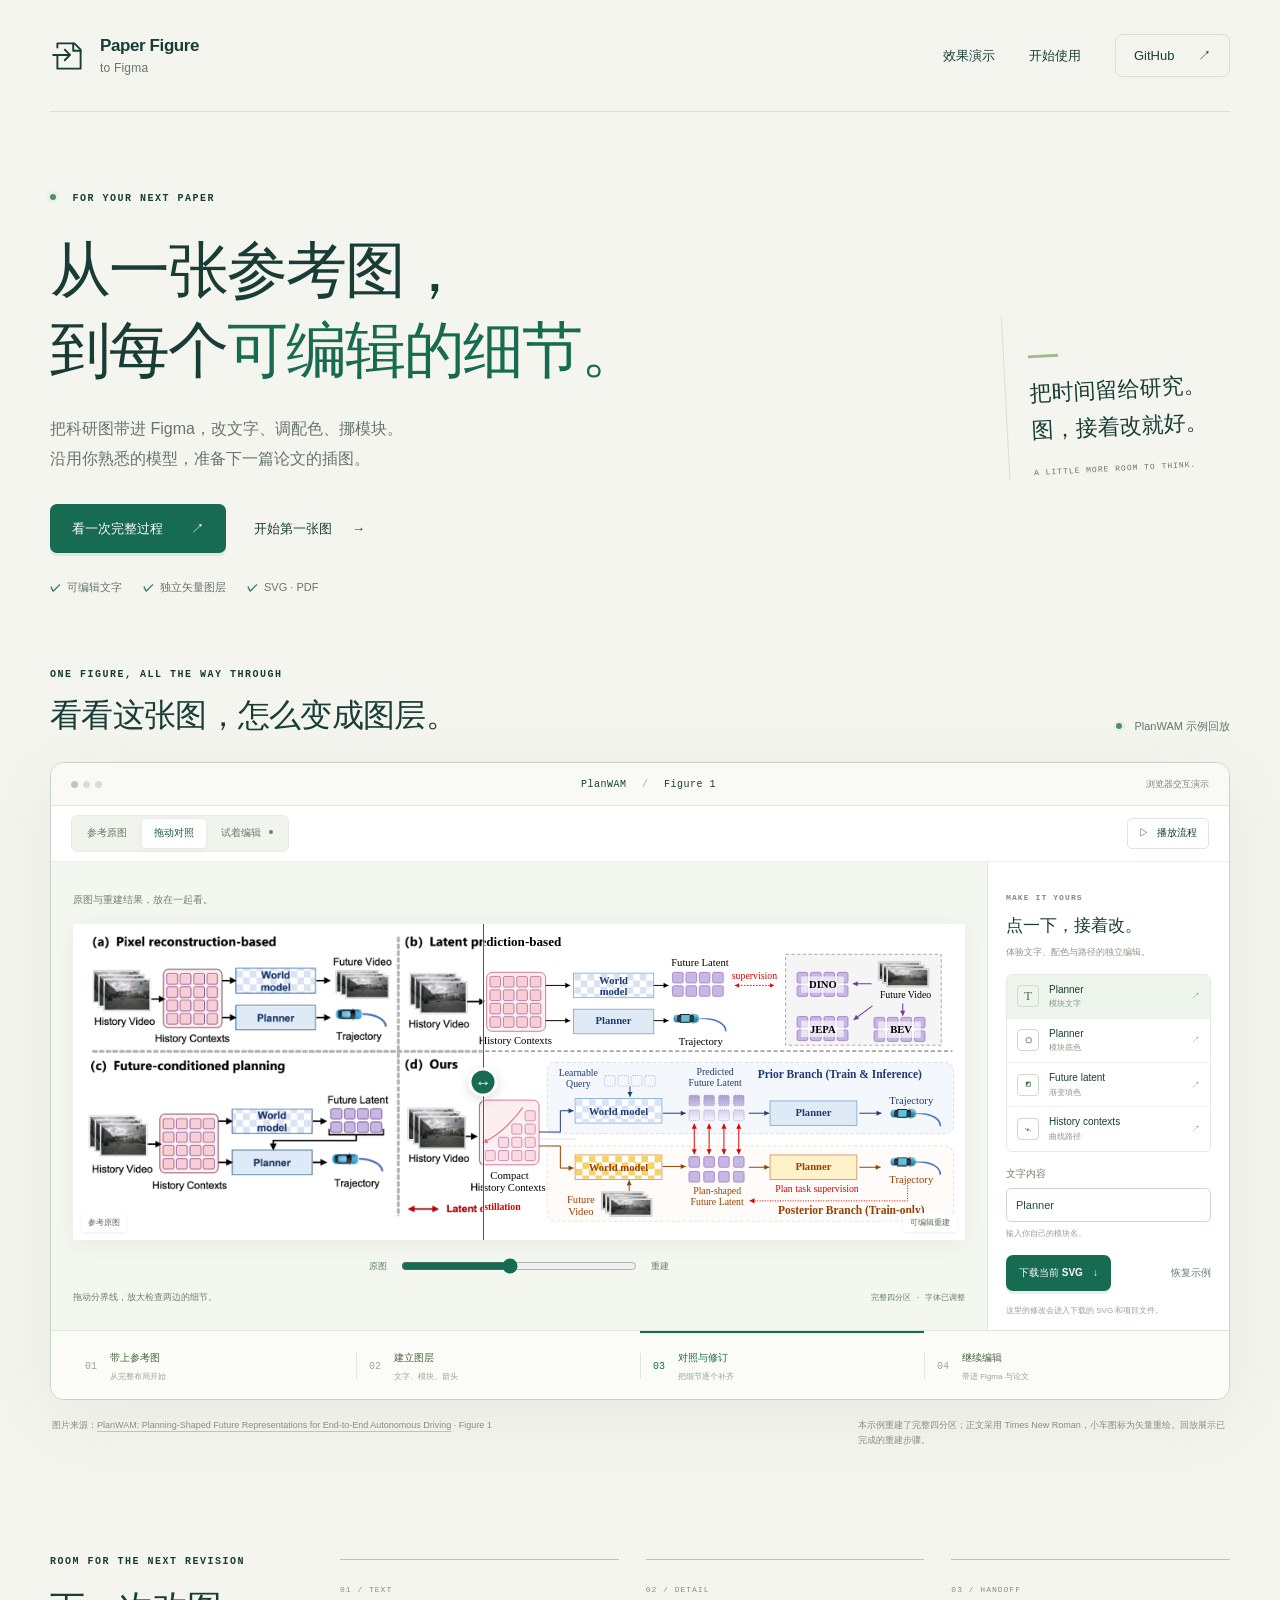
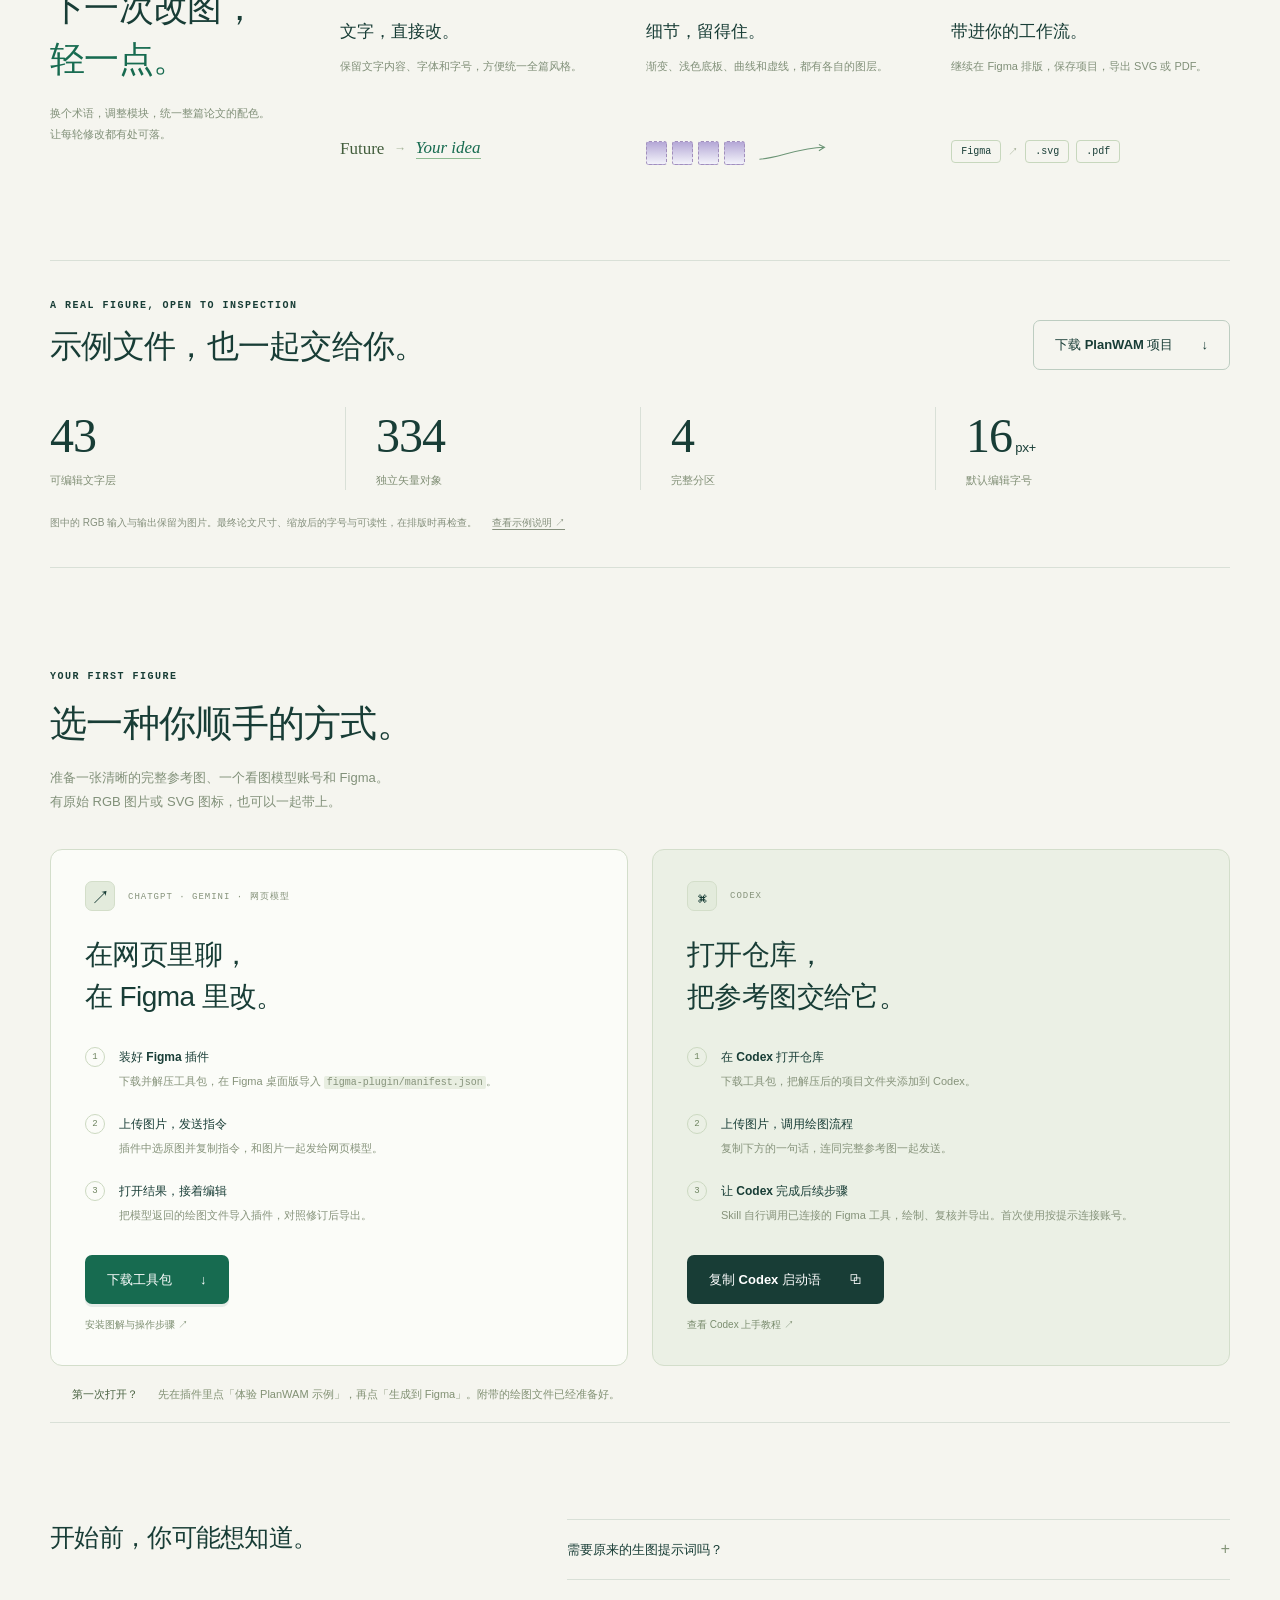
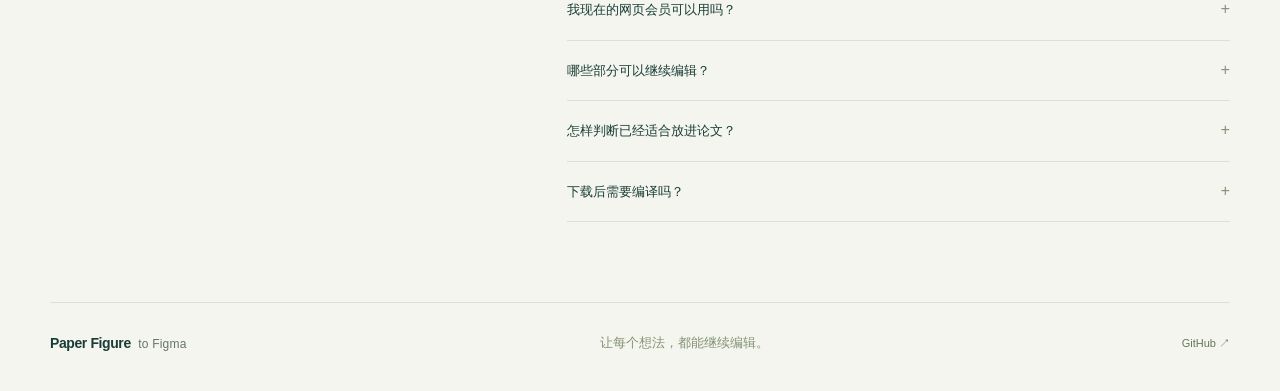
==== demo/index.html @ 52f9710d "Present the product with an offline PlanWAM demo and a polished first-run experience" ====
<!doctype html>
<html lang="zh-CN">
<head>
  <meta charset="utf-8"><meta name="viewport" content="width=device-width,initial-scale=1">
  <meta name="description" content="从一张科研参考图开始，在 Figma 里继续编辑。体验 PlanWAM 整图重建、对照与矢量编辑。">
  <meta name="theme-color" content="#f5f5ef">
  <link rel="icon" href="data:image/svg+xml,%3Csvg xmlns='http://www.w3.org/2000/svg' viewBox='0 0 36 36'%3E%3Cpath fill='none' stroke='%23183d36' stroke-width='2' d='M7 10V6h16l6 6v18H7V18M22 6v7h7M3 17h16m-5-5 5 5-5 5'/%3E%3C/svg%3E">
  <title>Paper Figure to Figma — 让每个想法，都能继续编辑</title>
  <style>@charset "UTF-8";
:root{--paper:#f5f5ef;--ink:#183d36;--muted:#65756d;--green:#176b50;--mint:#d7ecdf;--line:#d9e0d7;--mono:"Cascadia Code","SFMono-Regular",Consolas,monospace}
*{box-sizing:border-box}html{scroll-behavior:smooth;scroll-padding-top:30px}body{margin:0;background:var(--paper);color:var(--ink);font-family:"Segoe UI","PingFang SC","Microsoft YaHei",sans-serif;font-size:14px;line-height:1.65;-webkit-font-smoothing:antialiased}a{color:inherit;text-decoration:none}button,input,textarea{font:inherit}button,a,input{touch-action:manipulation}button{cursor:pointer}button:disabled{opacity:.45;cursor:wait}button:focus-visible,a:focus-visible,input:focus-visible,summary:focus-visible{outline:3px solid #4b9a75;outline-offset:4px}button{color:inherit}p,h1,h2,h3{margin:0}.wrap{width:min(1280px,calc(100% - 100px));margin-inline:auto}.skip{position:absolute;left:24px;top:-60px;z-index:20;background:var(--ink);color:white;padding:8px 16px}.skip:focus{top:10px}[hidden]{display:none!important}.site-header{display:flex;justify-content:space-between;align-items:center;height:112px;border-bottom:1px solid var(--line)}.brand{display:flex;align-items:center;gap:12px;font-weight:650;font-size:17px;letter-spacing:-.4px;line-height:1.2}.brand svg{width:38px;height:38px;fill:none;stroke:var(--ink);stroke-width:1.8;stroke-linecap:round;stroke-linejoin:round}.brand-sub{display:block;font-size:12px;letter-spacing:.2px;font-weight:450;color:var(--muted);margin-top:4px}.site-header nav{display:flex;align-items:center;gap:34px;font-size:13px}.github-link{padding:10px 18px;border:1px solid var(--line);border-radius:7px}.github-link span{margin-left:20px}.hero{display:flex;justify-content:space-between;align-items:center;padding-top:78px;padding-bottom:70px;position:relative}.eyebrow{font-family:var(--mono);font-size:10px;font-weight:550;letter-spacing:1.5px;line-height:1.7}.live-dot{display:inline-block;width:6px;height:6px;border-radius:50%;background:#508e66;margin:0 9px 1px 0;box-shadow:0 0 0 3px #508e6610}.hero h1{font-size:clamp(34px,4.8vw,65px);line-height:1.3;font-weight:570;letter-spacing:-2px;margin-top:23px}.serif{font-family:Georgia,"Songti SC",SimSun,serif;font-weight:500;color:var(--green)}.hero-description{color:var(--muted);font-size:16px;line-height:1.9;margin-top:23px}.hero-actions{display:flex;gap:17px;align-items:center;margin-top:29px}.button{display:inline-flex;justify-content:center;align-items:center;gap:28px;padding:13px 21px;border:1px solid transparent;border-radius:7px;font-weight:550;font-size:13px;transition:transform .18s,background .18s}.button:hover{transform:translateY(-2px)}.button.primary{background:var(--green);color:white;box-shadow:0 3px 0 #0e493717}.button.secondary{background:transparent;border-color:#bdcdc1}.button.dark{background:var(--ink);color:white}.text-button{padding-left:10px;padding-right:10px;gap:20px}.hero-tags{display:flex;gap:21px;margin-top:25px;color:var(--muted);font-size:11px}.hero-tags span:before{content:"✓";color:var(--green);font-weight:650;margin-right:6px}.hero-note{padding:40px 0 0 24px;border-left:1px solid var(--line);width:215px;align-self:center;margin-right:10px;transform:rotate(-3deg)}.hero-note p{font-family:Georgia,"Songti SC",SimSun,serif;font-size:22px;line-height:1.7}.note-sign{display:block;font-size:8px;font-family:var(--mono);color:var(--muted);letter-spacing:1px;margin-top:16px}.note-rule{display:block;width:30px;height:3px;background:#9cbd89;margin-bottom:17px}.section-top{display:flex;justify-content:space-between;gap:20px;align-items:end;margin-bottom:24px}.section-top h2{margin-top:9px}.section-top h2,.start-section>h2,.faq h2,.benefits h2{font-size:clamp(23px,2.6vw,32px);font-weight:550;letter-spacing:-.7px;line-height:1.45}.replay-label{font-size:11px;color:var(--muted);padding-bottom:3px}.studio{border:1px solid #c6d2c6;border-radius:14px;background:white;box-shadow:0 18px 70px #1e423512;overflow:hidden}.studio-top{height:43px;background:#f9faf6;border-bottom:1px solid #e1e7df;display:flex;justify-content:space-between;align-items:center;padding:0 20px}.window-dots{display:flex;gap:5px;width:80px}.window-dots i{height:7px;width:7px;border-radius:50%;background:#d7dfd4}.window-dots i:first-child{background:#b9c9ba}.document-title{font:10px var(--mono);letter-spacing:.5px}.document-title span{margin:0 9px;color:#a6b2a6}.studio-badge{font-size:9px;color:#788677}.studio-toolbar{min-height:54px;padding:9px 20px;border-bottom:1px solid #edf0ea;display:flex;align-items:center;justify-content:space-between;gap:10px}.view-tabs{display:flex;background:#f1f4ed;border:1px solid #e7ebe3;border-radius:6px;padding:3px;gap:3px}.view-tabs button{background:none;border:none;border-radius:4px;font-size:10px;padding:6px 12px;color:#697867;white-space:nowrap}.view-tabs button[aria-pressed=true]{background:white;color:#1b5741;box-shadow:0 1px 5px #273a2512}.tiny-dot{display:inline-block;width:4px;height:4px;background:#4d916b;border-radius:100%;margin:0 0 2px 5px}.small-button,.quiet-button{background:none;border:none}.small-button{border:1px solid #dfe6db;padding:6px 11px;border-radius:5px;font-size:10px;white-space:nowrap}.small-button span{margin-right:5px}.quiet-button{color:#6a806e;font-size:10px;padding:3px 0}.studio-workspace{display:grid;grid-template-columns:1fr 242px;min-height:414px}.canvas-column{padding:20px 22px 16px;background-color:#f4f6f0;background-image:radial-gradient(#dce4d6 .7px,transparent .7px);background-size:14px 14px;min-width:0;display:flex;flex-direction:column;justify-content:center}.canvas-heading{display:flex;justify-content:space-between;align-items:center;font-size:10px;color:#71816e;margin-bottom:15px;min-height:18px}.artboard{position:relative;width:100%;aspect-ratio:1452/514;background:white;box-shadow:0 4px 22px #34452d0f;overflow:hidden;outline:none}.drawing-layer,.reference-layer,#selection-overlay{position:absolute;inset:0}.drawing-layer>svg{display:block;width:100%;height:100%}.drawing-layer [data-figure-node]{cursor:pointer}.reference-layer{z-index:2;clip-path:inset(0 54% 0 0);pointer-events:none}.reference-layer img{display:block;width:100%;height:100%}.divider{position:absolute;z-index:4;top:0;bottom:0;left:46%;width:1px;background:#286d53;pointer-events:none;box-shadow:0 0 0 1px #fff8}.divider span{position:absolute;top:50%;transform:translate(-50%,-50%);background:var(--green);border:3px solid #fff;border-radius:50%;width:29px;height:29px;text-align:center;line-height:23px;font-size:16px;color:#fff;box-shadow:0 3px 12px #0002}.artboard-label{position:absolute;z-index:5;bottom:8px;padding:3px 7px;border-radius:3px;background:#fffffff0;box-shadow:0 1px 3px #0001;font-size:8px;pointer-events:none;color:#566d58}.before-label{left:8px}.after-label{right:8px}.comparison-control{display:flex;align-items:center;gap:12px;margin:17px auto 0;width:min(300px,85%);font-size:9px;color:#68806b}input[type=range]{accent-color:var(--green);cursor:ew-resize;width:100%;height:14px}.canvas-footer{display:flex;justify-content:space-between;align-items:center;gap:14px;font-size:9px;color:#6f826c;margin-top:15px}.canvas-scale{font-family:var(--mono);font-size:8px;white-space:nowrap}.inspector{border-left:1px solid #e2e8df;padding:22px 18px 13px;display:flex;flex-direction:column;gap:14px;background:#fff}.inspector-title .eyebrow{font-size:8px;color:#7d8e78;letter-spacing:1.1px}.inspector-title h3{font-size:17px;font-weight:550;margin-top:5px}.inspector-title p{font-size:9px;color:#8a9587;margin-top:5px;line-height:1.6}.layer-list{border:1px solid #e4e9e1;border-radius:6px;overflow:hidden}.layer-row{display:flex;align-items:center;gap:10px;width:100%;border:0;background:white;text-align:left;padding:8px 10px;font-size:10px;line-height:1.35}.layer-row+.layer-row{border-top:1px solid #f0f2ed}.layer-row[aria-pressed=true]{background:#edf5ec}.layer-row>span:last-child{margin-left:auto;color:#82977e;font-size:9px}.layer-icon{display:grid;place-items:center;border:1px solid #cfdbca;border-radius:4px;width:22px;height:22px;color:#4f7554;font:13px Georgia,serif}.layer-row small{display:block;color:#8a9783;font-size:8px;margin-top:3px}.edit-fields{font-size:10px}.edit-fields label{display:block;margin-bottom:6px;color:#6f8168}.edit-fields input[type=text]{width:100%;border:1px solid #cbd9c7;border-radius:5px;padding:7px 9px;font-size:11px;color:#254d36;background:#fff}.field-note{font-size:8px;color:#91a08b;margin-top:5px}.color-input{display:flex;gap:10px;align-items:center;font:10px var(--mono);border:1px solid #dce5d7;border-radius:5px;padding:4px}.color-input input{width:24px;height:24px;border:0;background:none;padding:0}.inspector-actions{margin-top:auto;display:flex;align-items:center;justify-content:space-between;gap:12px}.button.full{padding:9px 12px;font-size:10px;gap:10px;white-space:nowrap}.inspector-foot{font-size:8px;color:#94a08e;line-height:1.5}.process-track{display:grid;grid-template-columns:repeat(4,1fr);border-top:1px solid #dfe7d9;padding:0 21px;background:#fbfcf8}.process-track button{display:grid;grid-template-columns:25px 1fr;align-items:center;text-align:left;background:none;border:0;padding:17px 13px 16px;border-top:2px solid transparent;position:relative}.process-track button.active{border-top-color:var(--green)}.process-track button+button:before{position:absolute;content:"";left:0;top:20px;bottom:20px;width:1px;background:#e2e7dc}.process-track button>span{grid-row:span 2;font:10px var(--mono);color:#9ba992}.process-track button strong{font-size:10px;font-weight:550;color:#48603e}.process-track button small{font-size:8px;color:#9aa58f;display:block;margin-top:3px}.process-track button.active strong,.process-track button.active>span{color:var(--green)}#selection-overlay{z-index:3;pointer-events:none;width:100%;height:100%}#selection-box{fill:#2c946b08;stroke:#2d8561;stroke-width:2;stroke-dasharray:5 3;vector-effect:non-scaling-stroke}.studio[data-mode=original] .reference-layer{clip-path:inset(0)}.studio[data-mode=original] .divider,.studio[data-mode=original] .after-label{display:none}.studio[data-mode=edit] .reference-layer,.studio[data-mode=edit] .divider,.studio[data-mode=edit] .before-label,.studio[data-mode=edit] .after-label{display:none}.studio[data-mode=layers] .reference-layer{opacity:.13;clip-path:inset(0)}.studio[data-mode=layers] .drawing-layer{opacity:1}.studio[data-mode=layers] .drawing-layer [data-figure-node]{outline:1px solid #368a5a55;outline-offset:1px}.studio[data-mode=layers] .divider,.studio[data-mode=layers] .artboard-label{display:none}.showcase-caption{display:flex;justify-content:space-between;gap:30px;margin:18px 2px;color:#85907f;font-size:9px;line-height:1.7}.showcase-caption p:first-child{max-width:560px}.showcase-caption p:last-child{max-width:370px}.showcase-caption a{text-decoration:underline;text-decoration-color:#b9c6b2;text-underline-offset:3px}.benefits{display:grid;grid-template-columns:250px 1fr;gap:40px;margin-top:105px;margin-bottom:90px}.benefit-intro h2{font-size:35px;margin-top:13px}.benefit-intro>p:last-child{font-size:11px;color:#819079;margin-top:17px;line-height:1.9}.benefit-grid{display:grid;grid-template-columns:repeat(3,1fr);gap:27px;padding-top:6px}.benefit-grid article{border-top:1px solid #b7c9ad;padding-top:16px;min-width:0}.feature-number{font:8px var(--mono);letter-spacing:1px;color:#809376}.benefit-grid h3{font-size:17px;font-weight:550;margin:19px 0 11px}.benefit-grid p{font-size:11px;color:#819079;line-height:1.8;min-height:58px}.type-sample{display:flex;align-items:center;gap:12px;font:17px Georgia,serif;margin-top:23px;color:#435e3d}.type-sample span{font:12px var(--mono);color:#a3b397}.type-sample em{color:var(--green);border-bottom:1px solid #8dbb92}.token-sample{display:flex;align-items:center;gap:5px;position:relative;margin-top:20px;height:35px}.token-sample i{width:21px;height:24px;border:1px dashed #a18fbc;border-radius:3px;background:linear-gradient(#b4a7d6,#f3f3fa)}.token-sample svg{width:70px;height:25px;margin-left:8px;fill:none;stroke:#6c9576;stroke-width:1.5}.file-sample{display:flex;gap:7px;margin-top:25px;align-items:center;font:10px var(--mono)}.file-sample span{border:1px solid #c7d7bd;padding:5px 9px;border-radius:4px}.file-sample b{font-weight:400;color:#9ba88e}.case-section{border-top:1px solid var(--line);border-bottom:1px solid var(--line);padding-block:36px}.case-stats{display:grid;grid-template-columns:repeat(4,1fr);margin-top:37px;margin-bottom:25px}.case-stats>div{display:flex;flex-direction:column;padding-left:30px;border-left:1px solid var(--line)}.case-stats>div:first-child{padding-left:0;border-left:0}.case-stats strong{font-family:Georgia,"Times New Roman",serif;font-size:48px;font-weight:450;letter-spacing:-1px;line-height:1.2}.case-stats>div>span{font-size:11px;color:#829077;margin-top:7px}.stat-unit{font:13px var(--mono);letter-spacing:-1px;margin-left:3px}.case-note{font-size:10px;color:#85907d}.case-note a{text-decoration:underline;margin-left:15px;text-underline-offset:3px}.start-section{padding-top:100px}.start-section>h2{margin-top:12px;font-size:37px}.section-description{color:#819079;font-size:13px;line-height:1.9;margin-top:15px}.start-grid{display:grid;grid-template-columns:1fr 1fr;gap:24px;margin-top:34px}.start-card{border:1px solid #d3decb;border-radius:12px;padding:31px 34px;background:#fbfcf8}.start-card.codex-card{background:#ebf0e5}.start-card-top{display:flex;align-items:center;gap:13px}.route-symbol{width:30px;height:30px;display:grid;place-items:center;background:#e3ebdc;border:1px solid #d3dec9;border-radius:7px;font-size:19px}.route-label{font:9px var(--mono);letter-spacing:1px;color:#86937b}.start-card h3{font-weight:500;font-size:28px;line-height:1.5;letter-spacing:-.6px;margin-top:23px}.start-card ol{padding:0;list-style:none;margin:27px 0 29px;display:flex;flex-direction:column;gap:20px}.start-card li{display:flex;gap:14px;align-items:start}.start-card li>span{display:grid;place-items:center;width:20px;height:20px;flex:0 0 20px;border:1px solid #ccd9c1;border-radius:50%;font:9px var(--mono);margin-top:2px;color:#6e8460}.start-card li strong{font-size:12px;font-weight:550}.start-card li p{font-size:11px;color:#86937b;margin-top:4px;line-height:1.8}.start-card code{font-size:10px;background:#e8eee1;padding:1px 3px;border-radius:2px;overflow-wrap:anywhere}.under-link{display:block;margin-top:13px;font-size:10px;color:#7c8e70}.first-run{display:flex;gap:20px;align-items:center;font-size:11px;padding:19px 22px;border-bottom:1px solid var(--line);color:#829174}.first-run>span{font-weight:550;color:#486140;white-space:nowrap}.faq{padding-top:96px;padding-bottom:80px;display:grid;grid-template-columns:1fr 1.45fr;gap:60px}.faq h2{font-size:25px}.faq details{border-top:1px solid var(--line);padding:19px 0}.faq details:last-child{border-bottom:1px solid var(--line)}.faq summary{font-size:13px;cursor:pointer;list-style:none;display:flex;justify-content:space-between;align-items:center}.faq summary:after{content:"+";font:16px var(--mono);color:#839478}.faq details[open] summary:after{content:"−"}.faq details p{font-size:12px;line-height:1.9;color:#7b8a70;padding-top:13px;padding-right:28px}.site-footer{border-top:1px solid var(--line);padding:29px 0 38px;display:flex;justify-content:space-between;align-items:center}.site-footer>.brand{font-size:14px;display:block}.site-footer>.brand .brand-sub{display:inline;font-size:12px;margin-left:4px}.site-footer p{font-family:Georgia,"Songti SC",serif;font-size:13px;color:#839376}.site-footer>a:last-child{font-size:11px;color:#617956}.toast{position:fixed;bottom:28px;left:50%;transform:translateX(-50%);z-index:50;padding:11px 20px;background:var(--ink);color:white;border:1px solid #ffffff30;box-shadow:0 8px 30px #143a392a;border-radius:8px;font-size:12px;max-width:90vw;text-align:center}dialog{border:1px solid #cadac0;border-radius:12px;padding:28px;color:var(--ink);width:min(470px,90vw);background:var(--paper);box-shadow:0 30px 90px #0002}dialog::backdrop{background:#12352d66;backdrop-filter:blur(3px)}dialog h2{font-size:21px}dialog p{font-size:12px;color:var(--muted);margin:10px 0}dialog textarea{width:100%;height:110px;border:1px solid #c8d9bd;border-radius:6px;background:white;padding:12px;font-size:12px;color:#314e2d;margin-bottom:15px}.dialog-close{position:absolute;right:14px;top:10px;background:none;border:0;font-size:23px;color:#829276}.studio.is-playing .live-dot{animation:breathe 1s infinite}.studio[data-mode=layers] .drawing-layer{animation:layer-in .5s ease both}@keyframes layer-in{from{opacity:.2;transform:translateY(8px)}to{opacity:1;transform:translateY(0)}}@keyframes breathe{50%{opacity:.4}}
@media(min-width:1500px){.hero h1{font-size:70px}.hero{padding-block:95px}.studio-workspace{min-height:450px}}
.comparison-control span{flex:0 0 auto;white-space:nowrap}.comparison-control input{flex:1;min-width:0;width:auto}
@media(max-width:1100px){.wrap{width:calc(100% - 56px)}.hero-note{width:175px;margin-right:0;padding-left:18px}.hero-note p{font-size:18px}.hero h1{font-size:47px}.hero-description{font-size:14px}.studio-workspace{grid-template-columns:1fr 218px}.canvas-column{padding:17px}.inspector{padding:18px 14px}.canvas-scale{display:none}.benefits{grid-template-columns:210px 1fr;gap:25px}.benefit-grid{gap:16px}.type-sample{font-size:14px;gap:7px}.file-sample{gap:3px;font-size:9px}.file-sample span{padding:4px 6px}.start-card{padding:27px}.start-card h3{font-size:25px}}
@media(max-width:780px){.wrap{width:calc(100% - 36px)}.site-header{height:88px}.brand{font-size:15px;gap:8px}.brand svg{width:31px;height:31px}.site-header nav{gap:17px;font-size:11px}.github-link{padding:6px 9px}.github-link span{margin-left:7px}.hero{padding-top:47px;padding-bottom:45px}.hero h1{font-size:clamp(29px,6.1vw,46px);letter-spacing:-1.2px;margin-top:19px}.hero-note{display:none}.hero-description{font-size:12px;margin-top:20px}.hero-actions{gap:8px;margin-top:23px}.button{font-size:11px;padding:11px 15px;gap:15px}.hero-tags{gap:15px;font-size:9px;margin-top:20px}.eyebrow{font-size:8px;letter-spacing:1px}.section-top{align-items:start;gap:8px;flex-wrap:wrap;margin-bottom:18px}.section-top h2{font-size:22px}.replay-label{font-size:9px}.studio-top{padding:0 13px;height:37px}.studio-badge{font-size:8px}.window-dots{width:40px}.document-title{font-size:8px}.studio-toolbar{padding:8px 11px}.view-tabs button{padding:5px 8px;font-size:9px}.small-button{font-size:9px;padding:5px 8px}.studio-workspace{display:flex;flex-direction:column;min-height:0}.canvas-column{padding:15px 12px 13px;min-height:240px}.canvas-heading{font-size:9px}.canvas-footer{font-size:8px;margin-top:12px}.comparison-control{margin-top:12px}.artboard-label{font-size:6px;bottom:4px;padding:1px 4px}.divider span{width:23px;height:23px;line-height:17px;border-width:3px;font-size:13px}.inspector{border-left:0;border-top:1px solid #e2e8df;display:grid;grid-template-columns:1fr 1fr;gap:14px;padding:17px}.inspector-title{grid-column:1/-1;display:flex;align-items:center;gap:10px;flex-wrap:wrap}.inspector-title h3{font-size:14px;margin:0}.inspector-title p{font-size:9px;width:100%;margin:0}.layer-list{grid-row:span 2}.layer-row{padding:6px 9px}.inspector-actions{gap:8px;flex-wrap:wrap}.inspector-foot{grid-column:1/-1}.process-track{padding:0 8px}.process-track button{padding:12px 6px;display:flex;flex-direction:column;align-items:start;gap:3px}.process-track button>span{font-size:8px}.process-track button strong{font-size:9px}.process-track button small{font-size:7px;margin:0}.process-track button+button:before{top:16px;bottom:16px}.showcase-caption{display:block;font-size:8px;margin-top:13px}.showcase-caption p:last-child{max-width:none;margin-top:6px}.benefits{display:block;margin-top:63px;margin-bottom:55px}.benefit-intro h2{font-size:28px}.benefit-intro>p:last-child{font-size:11px;margin-top:12px}.benefit-grid{margin-top:28px;gap:15px}.benefit-grid h3{font-size:14px;margin-top:13px}.benefit-grid p{font-size:10px;min-height:70px}.feature-number{font-size:7px;letter-spacing:.4px}.type-sample{font-size:12px;gap:5px;flex-wrap:wrap;margin-top:12px}.token-sample{gap:3px;margin-top:12px}.token-sample i{width:17px;height:20px}.token-sample svg{width:36px;margin-left:2px}.file-sample{margin-top:14px;flex-wrap:wrap}.case-section{padding-block:28px}.case-stats{margin-top:25px;gap:10px}.case-stats>div{padding-left:14px}.case-stats strong{font-size:35px}.case-stats>div>span{font-size:9px}.stat-unit{font-size:10px}.case-note{font-size:9px;line-height:1.8}.case-note a{margin:0;display:inline-block}.start-section{padding-top:58px}.start-section>h2{font-size:29px}.section-description{font-size:11px}.start-grid{grid-template-columns:1fr;margin-top:25px;gap:18px}.start-card{padding:26px}.start-card h3{font-size:26px}.first-run{padding:16px 3px;display:block;font-size:10px}.first-run p{margin-top:5px}.faq{display:block;padding-top:58px;padding-bottom:45px}.faq h2{margin-bottom:24px;font-size:23px}.faq summary{font-size:12px}.faq details p{font-size:11px}.site-footer{padding:24px 0}.site-footer p{display:none}.site-footer>a:last-child{font-size:10px}}
@media(prefers-reduced-motion:reduce){html{scroll-behavior:auto}*,*:before,*:after{animation:none!important;transition:none!important}}
</style>
</head>
<body>
<a class="skip" href="#demo">跳到效果演示</a>
<header class="site-header wrap">
  <a class="brand" href="#" aria-label="Paper Figure to Figma 首页"><svg viewBox="0 0 36 36" aria-hidden="true"><path d="M7 10V6h16l6 6v18H7V18"/><path d="M22 6v7h7M3 17h16m-5-5 5 5-5 5"/></svg><span>Paper Figure<span class="brand-sub">to Figma</span></span></a>
  <nav aria-label="主导航"><a href="#demo">效果演示</a><a href="#start">开始使用</a><a class="github-link" href="https://github.com/sidiangongyuan/paper-figure-to-figma" target="_blank" rel="noreferrer">GitHub <span>↗</span></a></nav>
</header>
<main>
  <section class="hero wrap">
    <div class="hero-copy"><p class="eyebrow"><span class="live-dot"></span> FOR YOUR NEXT PAPER</p>
      <h1>从一张参考图，<br>到每个<span class="serif">可编辑的细节。</span></h1>
      <p class="hero-description">把科研图带进 Figma，改文字、调配色、挪模块。<br class="desktop-break">沿用你熟悉的模型，准备下一篇论文的插图。</p>
      <div class="hero-actions"><a class="button primary" href="#demo" id="hero-play">看一次完整过程 <span>↗</span></a><a class="button text-button" href="#start">开始第一张图 <span>→</span></a></div>
      <div class="hero-tags"><span>可编辑文字</span><span>独立矢量图层</span><span>SVG · PDF</span></div>
    </div>
    <div class="hero-note" aria-hidden="true"><span class="note-rule"></span><p>把时间留给研究。<br>图，接着改就好。</p><span class="note-sign">A LITTLE MORE ROOM TO THINK.</span></div>
  </section>

  <section class="showcase wrap" id="demo" aria-labelledby="demo-heading">
    <div class="section-top"><div><p class="eyebrow">ONE FIGURE, ALL THE WAY THROUGH</p><h2 id="demo-heading">看看这张图，怎么变成图层。</h2></div><div class="replay-label"><span class="live-dot"></span> PlanWAM 示例回放</div></div>
    <div class="studio" id="studio" data-mode="compare">
      <div class="studio-top"><div class="window-dots" aria-hidden="true"><i></i><i></i><i></i></div><div class="document-title">PlanWAM <span>/</span> Figure 1</div><span class="studio-badge">浏览器交互演示</span></div>
      <div class="studio-toolbar">
        <div class="view-tabs" role="group" aria-label="显示方式"><button data-view="original" aria-pressed="false">参考原图</button><button data-view="compare" aria-pressed="true">拖动对照</button><button data-view="edit" aria-pressed="false">试着编辑 <span class="tiny-dot"></span></button></div>
        <button class="small-button" id="replay" aria-label="播放流程回放"><span aria-hidden="true">▷</span> 播放流程</button>
      </div>
      <div class="studio-workspace">
        <div class="canvas-column">
          <div class="canvas-heading"><span id="canvas-caption">原图与重建结果，放在一起看。</span><button id="reset-view" class="quiet-button" hidden>返回全图 ↗</button></div>
          <div class="artboard" id="artboard" tabindex="0" aria-label="完整四分区科研图预览">
            <div class="drawing-layer" id="drawing"><svg xmlns="http://www.w3.org/2000/svg" width="1452" height="514" viewBox="0 0 1452 514" fill="none">
<title>Editable reconstruction of PlanWAM: Planning-Shaped Future Representations for End-to-End Autonomous Driving — Figure 1</title><desc>Source: https://arxiv.org/abs/2610.11382. Body typography adjusted to Times New Roman. RGB input/output crops remain images; labels and diagram objects are editable.</desc><g id="planwam-figure-1">
<rect width="1452" height="513.333" fill="white" />
<g id="Panel separators">
<g id="canvas-0001" clip-path="url(#clip0_12_2)" data-figure-node="canvas-0001" data-kind="svg">
<path id="Vector" d="M30.6667 206.667H1432" stroke="#A6A6A6" stroke-width="3.73333" stroke-linejoin="round" stroke-dasharray="6.67 4" />
</g>
<g id="canvas-0002" clip-path="url(#clip1_12_2)" data-figure-node="canvas-0002" data-kind="svg">
<path id="Vector_2" d="M529.333 21.3333V474.667" stroke="#A6A6A6" stroke-width="3.73333" stroke-linejoin="round" stroke-dasharray="6.67 4" />
</g>
</g>
<g id="Panel (a)">
<text id="a-0003" fill="black" style="white-space: pre" xml:space="preserve" font-family="Times New Roman" font-size="21.3333" font-weight="bold" letter-spacing="0em" data-figure-node="a-0003" data-kind="text"><tspan x="32" y="36.4779">(a)  Pixel reconstruction-based</tspan></text>
<rect id="a-0004" x="33.3333" y="76" width="77.3333" height="53.3333" fill="#DDDDDD" stroke="#C4C4C4" stroke-width="0.933333" data-figure-node="a-0004" data-kind="rect" />
<rect id="a-0005" x="36" y="78.6667" width="72" height="48" fill="url(#pattern0_12_2)" data-figure-node="a-0005" data-kind="image" />
<rect id="a-0006" x="40" y="81.3333" width="77.3333" height="53.3333" fill="#DDDDDD" stroke="#C4C4C4" stroke-width="0.933333" data-figure-node="a-0006" data-kind="rect" />
<rect id="a-0007" x="42.6667" y="84" width="72" height="48" fill="url(#pattern1_12_2)" data-figure-node="a-0007" data-kind="image" />
<rect id="a-0008" x="46.6667" y="86.6667" width="77.3333" height="53.3333" fill="#DDDDDD" stroke="#C4C4C4" stroke-width="0.933333" data-figure-node="a-0008" data-kind="rect" />
<rect id="a-0009" x="49.3333" y="89.3333" width="72" height="48" fill="url(#pattern2_12_2)" data-figure-node="a-0009" data-kind="image" />
<text id="a-0010" fill="black" style="white-space: pre" xml:space="preserve" font-family="Times New Roman" font-size="17.3333" letter-spacing="0em" data-figure-node="a-0010" data-kind="text"><tspan x="33.9591" y="164.888">History Video</tspan></text>
<rect id="a-0011" x="146.667" y="73.3333" width="96" height="96" rx="9.33333" fill="#FBEFEF" stroke="#C43C63" stroke-width="1.06667" data-figure-node="a-0011" data-kind="rect" />
<rect id="a-0012" x="152" y="80" width="17.3333" height="17.3333" rx="2.66667" fill="#F6CED3" stroke="#AC5995" stroke-width="1.13333" data-figure-node="a-0012" data-kind="rect" />
<rect id="a-0013" x="173.866" y="80" width="17.3333" height="17.3333" rx="2.66667" fill="#F6CED3" stroke="#AC5995" stroke-width="1.13333" data-figure-node="a-0013" data-kind="rect" />
<rect id="a-0014" x="195.733" y="80" width="17.3333" height="17.3333" rx="2.66667" fill="#F6CED3" stroke="#AC5995" stroke-width="1.13333" data-figure-node="a-0014" data-kind="rect" />
<rect id="a-0015" x="217.6" y="80" width="17.3333" height="17.3333" rx="2.66667" fill="#F6CED3" stroke="#AC5995" stroke-width="1.13333" data-figure-node="a-0015" data-kind="rect" />
<rect id="a-0016" x="152" y="101.867" width="17.3333" height="17.3333" rx="2.66667" fill="#F6CED3" stroke="#AC5995" stroke-width="1.13333" data-figure-node="a-0016" data-kind="rect" />
<rect id="a-0017" x="173.866" y="101.867" width="17.3333" height="17.3333" rx="2.66667" fill="#F6CED3" stroke="#AC5995" stroke-width="1.13333" data-figure-node="a-0017" data-kind="rect" />
<rect id="a-0018" x="195.733" y="101.867" width="17.3333" height="17.3333" rx="2.66667" fill="#F6CED3" stroke="#AC5995" stroke-width="1.13333" data-figure-node="a-0018" data-kind="rect" />
<rect id="a-0019" x="217.6" y="101.867" width="17.3333" height="17.3333" rx="2.66667" fill="#F6CED3" stroke="#AC5995" stroke-width="1.13333" data-figure-node="a-0019" data-kind="rect" />
<rect id="a-0020" x="152" y="123.733" width="17.3333" height="17.3333" rx="2.66667" fill="#F6CED3" stroke="#AC5995" stroke-width="1.13333" data-figure-node="a-0020" data-kind="rect" />
<rect id="a-0021" x="173.866" y="123.733" width="17.3333" height="17.3333" rx="2.66667" fill="#F6CED3" stroke="#AC5995" stroke-width="1.13333" data-figure-node="a-0021" data-kind="rect" />
<rect id="a-0022" x="195.733" y="123.733" width="17.3333" height="17.3333" rx="2.66667" fill="#F6CED3" stroke="#AC5995" stroke-width="1.13333" data-figure-node="a-0022" data-kind="rect" />
<rect id="a-0023" x="217.6" y="123.733" width="17.3333" height="17.3333" rx="2.66667" fill="#F6CED3" stroke="#AC5995" stroke-width="1.13333" data-figure-node="a-0023" data-kind="rect" />
<rect id="a-0024" x="152" y="145.6" width="17.3333" height="17.3333" rx="2.66667" fill="#F6CED3" stroke="#AC5995" stroke-width="1.13333" data-figure-node="a-0024" data-kind="rect" />
<rect id="a-0025" x="173.866" y="145.6" width="17.3333" height="17.3333" rx="2.66667" fill="#F6CED3" stroke="#AC5995" stroke-width="1.13333" data-figure-node="a-0025" data-kind="rect" />
<rect id="a-0026" x="195.733" y="145.6" width="17.3333" height="17.3333" rx="2.66667" fill="#F6CED3" stroke="#AC5995" stroke-width="1.13333" data-figure-node="a-0026" data-kind="rect" />
<rect id="a-0027" x="217.6" y="145.6" width="17.3333" height="17.3333" rx="2.66667" fill="#F6CED3" stroke="#AC5995" stroke-width="1.13333" data-figure-node="a-0027" data-kind="rect" />
<text id="a-0028" fill="black" style="white-space: pre" xml:space="preserve" font-family="Times New Roman" font-size="17.3333" letter-spacing="0em" data-figure-node="a-0028" data-kind="text"><tspan x="136.984" y="191.555">History Contexts</tspan></text>
<rect id="a-0029" x="264" y="72" width="130.667" height="40" fill="white" stroke="#6E9FD0" stroke-width="1.2" data-figure-node="a-0029" data-kind="rect" />
<rect id="a-0030" x="265.333" y="73.3333" width="10.6667" height="10.6667" fill="#DAE3F5" data-figure-node="a-0030" data-kind="rect" />
<rect id="a-0031" x="286.667" y="73.3333" width="10.6667" height="10.6667" fill="#DAE3F5" data-figure-node="a-0031" data-kind="rect" />
<rect id="a-0032" x="308" y="73.3333" width="10.6667" height="10.6667" fill="#DAE3F5" data-figure-node="a-0032" data-kind="rect" />
<rect id="a-0033" x="329.333" y="73.3333" width="10.6667" height="10.6667" fill="#DAE3F5" data-figure-node="a-0033" data-kind="rect" />
<rect id="a-0034" x="350.667" y="73.3333" width="10.6667" height="10.6667" fill="#DAE3F5" data-figure-node="a-0034" data-kind="rect" />
<rect id="a-0035" x="372" y="73.3333" width="10.6667" height="10.6667" fill="#DAE3F5" data-figure-node="a-0035" data-kind="rect" />
<rect id="a-0036" x="276" y="84" width="10.6667" height="10.6667" fill="#DAE3F5" data-figure-node="a-0036" data-kind="rect" />
<rect id="a-0037" x="297.333" y="84" width="10.6667" height="10.6667" fill="#DAE3F5" data-figure-node="a-0037" data-kind="rect" />
<rect id="a-0038" x="318.667" y="84" width="10.6667" height="10.6667" fill="#DAE3F5" data-figure-node="a-0038" data-kind="rect" />
<rect id="a-0039" x="340" y="84" width="10.6667" height="10.6667" fill="#DAE3F5" data-figure-node="a-0039" data-kind="rect" />
<rect id="a-0040" x="361.333" y="84" width="10.6667" height="10.6667" fill="#DAE3F5" data-figure-node="a-0040" data-kind="rect" />
<rect id="a-0041" x="382.667" y="84" width="10.6667" height="10.6667" fill="#DAE3F5" data-figure-node="a-0041" data-kind="rect" />
<rect id="a-0042" x="265.333" y="94.6667" width="10.6667" height="10.6667" fill="#DAE3F5" data-figure-node="a-0042" data-kind="rect" />
<rect id="a-0043" x="286.667" y="94.6667" width="10.6667" height="10.6667" fill="#DAE3F5" data-figure-node="a-0043" data-kind="rect" />
<rect id="a-0044" x="308" y="94.6667" width="10.6667" height="10.6667" fill="#DAE3F5" data-figure-node="a-0044" data-kind="rect" />
<rect id="a-0045" x="329.333" y="94.6667" width="10.6667" height="10.6667" fill="#DAE3F5" data-figure-node="a-0045" data-kind="rect" />
<rect id="a-0046" x="350.667" y="94.6667" width="10.6667" height="10.6667" fill="#DAE3F5" data-figure-node="a-0046" data-kind="rect" />
<rect id="a-0047" x="372" y="94.6667" width="10.6667" height="10.6667" fill="#DAE3F5" data-figure-node="a-0047" data-kind="rect" />
<rect id="a-0048" x="276" y="105.333" width="10.6667" height="5.33333" fill="#DAE3F5" data-figure-node="a-0048" data-kind="rect" />
<rect id="a-0049" x="297.333" y="105.333" width="10.6667" height="5.33333" fill="#DAE3F5" data-figure-node="a-0049" data-kind="rect" />
<rect id="a-0050" x="318.667" y="105.333" width="10.6667" height="5.33333" fill="#DAE3F5" data-figure-node="a-0050" data-kind="rect" />
<rect id="a-0051" x="340" y="105.333" width="10.6667" height="5.33333" fill="#DAE3F5" data-figure-node="a-0051" data-kind="rect" />
<rect id="a-0052" x="361.333" y="105.333" width="10.6667" height="5.33333" fill="#DAE3F5" data-figure-node="a-0052" data-kind="rect" />
<rect id="a-0053" x="382.667" y="105.333" width="10.6667" height="5.33333" fill="#DAE3F5" data-figure-node="a-0053" data-kind="rect" />
<text id="a-0054" fill="#203C72" style="white-space: pre" xml:space="preserve" font-family="Times New Roman" font-size="17.3333" font-weight="bold" letter-spacing="0em" data-figure-node="a-0054" data-kind="text"><tspan x="305.72" y="88.8883">World
</tspan><tspan x="306.693" y="108.302">model</tspan></text>
<rect id="a-0055" x="264" y="132" width="130.667" height="40" fill="#DEEBF7" stroke="#6E9FD0" stroke-width="1.2" data-figure-node="a-0055" data-kind="rect" />
<text id="a-0056" fill="#203C72" style="white-space: pre" xml:space="preserve" font-family="Times New Roman" font-size="17.3333" font-weight="bold" letter-spacing="0em" data-figure-node="a-0056" data-kind="text"><tspan x="299.939" y="156.888">Planner</tspan></text>
<rect id="a-0057" x="428" y="74.6667" width="72" height="34.6667" fill="#DDDDDD" stroke="#C4C4C4" stroke-width="0.933333" data-figure-node="a-0057" data-kind="rect" />
<rect id="a-0058" x="430.667" y="77.3333" width="66.6667" height="29.3333" fill="url(#pattern3_12_2)" data-figure-node="a-0058" data-kind="image" />
<rect id="a-0059" x="434.667" y="80" width="72" height="34.6667" fill="#DDDDDD" stroke="#C4C4C4" stroke-width="0.933333" data-figure-node="a-0059" data-kind="rect" />
<rect id="a-0060" x="437.333" y="82.6667" width="66.6667" height="29.3333" fill="url(#pattern4_12_2)" data-figure-node="a-0060" data-kind="image" />
<rect id="a-0061" x="441.333" y="85.3333" width="72" height="34.6667" fill="#DDDDDD" stroke="#C4C4C4" stroke-width="0.933333" data-figure-node="a-0061" data-kind="rect" />
<rect id="a-0062" x="444" y="88" width="66.6667" height="29.3333" fill="url(#pattern5_12_2)" data-figure-node="a-0062" data-kind="image" />
<text id="a-0063" fill="black" style="white-space: pre" xml:space="preserve" font-family="Times New Roman" font-size="17.3333" letter-spacing="0em" data-figure-node="a-0063" data-kind="text"><tspan x="425.336" y="67.555">Future Video</tspan></text>
<g id="a-0064" data-figure-node="a-0064" data-kind="svg">
<path id="Vector_3" d="M124 121.333H146.667" stroke="black" stroke-width="1.6" />
<path id="Vector_4" d="M146.667 121.333L138.667 125.493V117.173L146.667 121.333Z" fill="black" />
</g>
<g id="a-0065" data-figure-node="a-0065" data-kind="svg">
<path id="Vector_5" d="M242.667 92H264" stroke="black" stroke-width="1.6" />
<path id="Vector_6" d="M264 92L256 96.16V87.84L264 92Z" fill="black" />
</g>
<g id="a-0066" data-figure-node="a-0066" data-kind="svg">
<path id="Vector_7" d="M242.667 152H264" stroke="black" stroke-width="1.6" />
<path id="Vector_8" d="M264 152L256 156.16V147.84L264 152Z" fill="black" />
</g>
<g id="a-0067" data-figure-node="a-0067" data-kind="svg">
<path id="Vector_9" d="M394.667 92H418.667" stroke="black" stroke-width="1.6" />
<path id="Vector_10" d="M418.667 92L410.667 96.16V87.84L418.667 92Z" fill="black" />
</g>
<g id="a-0068" data-figure-node="a-0068" data-kind="svg">
<path id="Vector_11" d="M394.667 152H420" stroke="black" stroke-width="1.6" />
<path id="Vector_12" d="M420 152L412 156.16V147.84L420 152Z" fill="black" />
</g>
<g id="a-0069" clip-path="url(#clip2_12_2)" data-figure-node="a-0069" data-kind="svg">
<path id="Vector_13" d="M432 140C429.333 140.889 428 142.889 428 146C428 149.111 429.333 151.111 432 152L462.667 152.667C466.222 152.222 468.444 151.111 469.333 149.333V142.667C468.444 140 466.222 138.667 462.667 138.667L432 140Z" fill="url(#paint0_linear_12_2)" stroke="#89A7AE" stroke-width="0.733333" />
<path id="Vector_14" d="M436 140L441.333 140.667L440 150.933L434.667 150.667C432.889 147.111 433.333 143.556 436 140ZM454.667 140H460C462.667 143.556 462.667 147.422 460 151.6L454.667 150.667V140Z" fill="url(#paint1_linear_12_2)" />
<path id="Vector_15" d="M441.333 140.933H453.333V150.667H441.067L441.333 140.933Z" fill="#66BED7" />
<path id="Vector_16" d="M438.667 138.667H454.667V140H438.667V138.667ZM438.667 152H454.667V153.333H438.667V152Z" fill="#20282D" />
<path id="Vector_17" d="M458.667 137.333L461.333 138V140H458.667V137.333ZM458.667 151.333H461.333V154.667L458.667 153.333V151.333Z" fill="#5CA7B5" />
<g id="Vector_18">
<path d="M466.667 141.333L468.667 142.4L466.667 141.333ZM466.667 150L468.667 149.333L466.667 150Z" fill="black" />
<path d="M466.667 141.333L468.667 142.4M466.667 150L468.667 149.333" stroke="#D9EDF1" stroke-width="1.33333" />
</g>
<g id="Vector_19">
<path d="M432 141.333V149.333V141.333Z" fill="black" />
<path d="M432 141.333V149.333" stroke="#6BC2DA" stroke-width="1.33333" />
</g>
</g>
<g id="a-0070" clip-path="url(#clip3_12_2)" data-figure-node="a-0070" data-kind="svg">
<path id="Vector_20" d="M470.667 145.333C498.4 145.333 513.333 154.667 513.333 166.667" stroke="#4C79CA" stroke-width="2.8" stroke-linejoin="round" />
</g>
<text id="a-0071" fill="black" style="white-space: pre" xml:space="preserve" font-family="Times New Roman" font-size="17.3333" letter-spacing="0em" data-figure-node="a-0071" data-kind="text"><tspan x="436.858" y="188.888">Trajectory</tspan></text>
</g>
<g id="Panel (b)">
<text id="b-0072" fill="black" style="white-space: pre" xml:space="preserve" font-family="Times New Roman" font-size="21.3333" font-weight="bold" letter-spacing="0em" data-figure-node="b-0072" data-kind="text"><tspan x="540" y="36.4779">(b)  Latent prediction-based</tspan></text>
<rect id="b-0073" x="549.333" y="81.3333" width="77.3333" height="53.3333" fill="#DDDDDD" stroke="#C4C4C4" stroke-width="0.933333" data-figure-node="b-0073" data-kind="rect" />
<rect id="b-0074" x="552" y="84" width="72" height="48" fill="url(#pattern6_12_2)" data-figure-node="b-0074" data-kind="image" />
<rect id="b-0075" x="556" y="86.6667" width="77.3333" height="53.3333" fill="#DDDDDD" stroke="#C4C4C4" stroke-width="0.933333" data-figure-node="b-0075" data-kind="rect" />
<rect id="b-0076" x="558.667" y="89.3333" width="72" height="48" fill="url(#pattern7_12_2)" data-figure-node="b-0076" data-kind="image" />
<rect id="b-0077" x="562.667" y="92" width="77.3333" height="53.3333" fill="#DDDDDD" stroke="#C4C4C4" stroke-width="0.933333" data-figure-node="b-0077" data-kind="rect" />
<rect id="b-0078" x="565.333" y="94.6667" width="72" height="48" fill="url(#pattern8_12_2)" data-figure-node="b-0078" data-kind="image" />
<text id="b-0079" fill="black" style="white-space: pre" xml:space="preserve" font-family="Times New Roman" font-size="17.3333" letter-spacing="0em" data-figure-node="b-0079" data-kind="text"><tspan x="548.626" y="170.222">History Video</tspan></text>
<rect id="b-0080" x="673.333" y="78.6667" width="96" height="96" rx="9.33333" fill="#FBEFEF" stroke="#C43C63" stroke-width="1.06667" data-figure-node="b-0080" data-kind="rect" />
<rect id="b-0081" x="678.667" y="85.3333" width="17.3333" height="17.3333" rx="2.66667" fill="#F6CED3" stroke="#AC5995" stroke-width="1.13333" data-figure-node="b-0081" data-kind="rect" />
<rect id="b-0082" x="700.533" y="85.3333" width="17.3333" height="17.3333" rx="2.66667" fill="#F6CED3" stroke="#AC5995" stroke-width="1.13333" data-figure-node="b-0082" data-kind="rect" />
<rect id="b-0083" x="722.4" y="85.3333" width="17.3333" height="17.3333" rx="2.66667" fill="#F6CED3" stroke="#AC5995" stroke-width="1.13333" data-figure-node="b-0083" data-kind="rect" />
<rect id="b-0084" x="744.267" y="85.3333" width="17.3333" height="17.3333" rx="2.66667" fill="#F6CED3" stroke="#AC5995" stroke-width="1.13333" data-figure-node="b-0084" data-kind="rect" />
<rect id="b-0085" x="678.667" y="107.2" width="17.3333" height="17.3333" rx="2.66667" fill="#F6CED3" stroke="#AC5995" stroke-width="1.13333" data-figure-node="b-0085" data-kind="rect" />
<rect id="b-0086" x="700.533" y="107.2" width="17.3333" height="17.3333" rx="2.66667" fill="#F6CED3" stroke="#AC5995" stroke-width="1.13333" data-figure-node="b-0086" data-kind="rect" />
<rect id="b-0087" x="722.4" y="107.2" width="17.3333" height="17.3333" rx="2.66667" fill="#F6CED3" stroke="#AC5995" stroke-width="1.13333" data-figure-node="b-0087" data-kind="rect" />
<rect id="b-0088" x="744.267" y="107.2" width="17.3333" height="17.3333" rx="2.66667" fill="#F6CED3" stroke="#AC5995" stroke-width="1.13333" data-figure-node="b-0088" data-kind="rect" />
<rect id="b-0089" x="678.667" y="129.067" width="17.3333" height="17.3333" rx="2.66667" fill="#F6CED3" stroke="#AC5995" stroke-width="1.13333" data-figure-node="b-0089" data-kind="rect" />
<rect id="b-0090" x="700.533" y="129.067" width="17.3333" height="17.3333" rx="2.66667" fill="#F6CED3" stroke="#AC5995" stroke-width="1.13333" data-figure-node="b-0090" data-kind="rect" />
<rect id="b-0091" x="722.4" y="129.067" width="17.3333" height="17.3333" rx="2.66667" fill="#F6CED3" stroke="#AC5995" stroke-width="1.13333" data-figure-node="b-0091" data-kind="rect" />
<rect id="b-0092" x="744.267" y="129.067" width="17.3333" height="17.3333" rx="2.66667" fill="#F6CED3" stroke="#AC5995" stroke-width="1.13333" data-figure-node="b-0092" data-kind="rect" />
<rect id="b-0093" x="678.667" y="150.933" width="17.3333" height="17.3333" rx="2.66667" fill="#F6CED3" stroke="#AC5995" stroke-width="1.13333" data-figure-node="b-0093" data-kind="rect" />
<rect id="b-0094" x="700.533" y="150.933" width="17.3333" height="17.3333" rx="2.66667" fill="#F6CED3" stroke="#AC5995" stroke-width="1.13333" data-figure-node="b-0094" data-kind="rect" />
<rect id="b-0095" x="722.4" y="150.933" width="17.3333" height="17.3333" rx="2.66667" fill="#F6CED3" stroke="#AC5995" stroke-width="1.13333" data-figure-node="b-0095" data-kind="rect" />
<rect id="b-0096" x="744.267" y="150.933" width="17.3333" height="17.3333" rx="2.66667" fill="#F6CED3" stroke="#AC5995" stroke-width="1.13333" data-figure-node="b-0096" data-kind="rect" />
<text id="b-0097" fill="black" style="white-space: pre" xml:space="preserve" font-family="Times New Roman" font-size="17.3333" letter-spacing="0em" data-figure-node="b-0097" data-kind="text"><tspan x="661.65" y="195.555">History Contexts</tspan></text>
<rect id="b-0098" x="814.667" y="80" width="130.667" height="40" fill="white" stroke="#6E9FD0" stroke-width="1.2" data-figure-node="b-0098" data-kind="rect" />
<rect id="b-0099" x="816" y="81.3333" width="10.6667" height="10.6667" fill="#DAE3F5" data-figure-node="b-0099" data-kind="rect" />
<rect id="b-0100" x="837.333" y="81.3333" width="10.6667" height="10.6667" fill="#DAE3F5" data-figure-node="b-0100" data-kind="rect" />
<rect id="b-0101" x="858.667" y="81.3333" width="10.6667" height="10.6667" fill="#DAE3F5" data-figure-node="b-0101" data-kind="rect" />
<rect id="b-0102" x="880" y="81.3333" width="10.6667" height="10.6667" fill="#DAE3F5" data-figure-node="b-0102" data-kind="rect" />
<rect id="b-0103" x="901.333" y="81.3333" width="10.6667" height="10.6667" fill="#DAE3F5" data-figure-node="b-0103" data-kind="rect" />
<rect id="b-0104" x="922.667" y="81.3333" width="10.6667" height="10.6667" fill="#DAE3F5" data-figure-node="b-0104" data-kind="rect" />
<rect id="b-0105" x="826.667" y="92" width="10.6667" height="10.6667" fill="#DAE3F5" data-figure-node="b-0105" data-kind="rect" />
<rect id="b-0106" x="848" y="92" width="10.6667" height="10.6667" fill="#DAE3F5" data-figure-node="b-0106" data-kind="rect" />
<rect id="b-0107" x="869.333" y="92" width="10.6667" height="10.6667" fill="#DAE3F5" data-figure-node="b-0107" data-kind="rect" />
<rect id="b-0108" x="890.667" y="92" width="10.6667" height="10.6667" fill="#DAE3F5" data-figure-node="b-0108" data-kind="rect" />
<rect id="b-0109" x="912" y="92" width="10.6667" height="10.6667" fill="#DAE3F5" data-figure-node="b-0109" data-kind="rect" />
<rect id="b-0110" x="933.333" y="92" width="10.6667" height="10.6667" fill="#DAE3F5" data-figure-node="b-0110" data-kind="rect" />
<rect id="b-0111" x="816" y="102.667" width="10.6667" height="10.6667" fill="#DAE3F5" data-figure-node="b-0111" data-kind="rect" />
<rect id="b-0112" x="837.333" y="102.667" width="10.6667" height="10.6667" fill="#DAE3F5" data-figure-node="b-0112" data-kind="rect" />
<rect id="b-0113" x="858.667" y="102.667" width="10.6667" height="10.6667" fill="#DAE3F5" data-figure-node="b-0113" data-kind="rect" />
<rect id="b-0114" x="880" y="102.667" width="10.6667" height="10.6667" fill="#DAE3F5" data-figure-node="b-0114" data-kind="rect" />
<rect id="b-0115" x="901.333" y="102.667" width="10.6667" height="10.6667" fill="#DAE3F5" data-figure-node="b-0115" data-kind="rect" />
<rect id="b-0116" x="922.667" y="102.667" width="10.6667" height="10.6667" fill="#DAE3F5" data-figure-node="b-0116" data-kind="rect" />
<rect id="b-0117" x="826.667" y="113.333" width="10.6667" height="5.33333" fill="#DAE3F5" data-figure-node="b-0117" data-kind="rect" />
<rect id="b-0118" x="848" y="113.333" width="10.6667" height="5.33333" fill="#DAE3F5" data-figure-node="b-0118" data-kind="rect" />
<rect id="b-0119" x="869.333" y="113.333" width="10.6667" height="5.33333" fill="#DAE3F5" data-figure-node="b-0119" data-kind="rect" />
<rect id="b-0120" x="890.667" y="113.333" width="10.6667" height="5.33333" fill="#DAE3F5" data-figure-node="b-0120" data-kind="rect" />
<rect id="b-0121" x="912" y="113.333" width="10.6667" height="5.33333" fill="#DAE3F5" data-figure-node="b-0121" data-kind="rect" />
<rect id="b-0122" x="933.333" y="113.333" width="10.6667" height="5.33333" fill="#DAE3F5" data-figure-node="b-0122" data-kind="rect" />
<text id="b-0123" fill="#203C72" style="white-space: pre" xml:space="preserve" font-family="Times New Roman" font-size="17.3333" font-weight="bold" letter-spacing="0em" data-figure-node="b-0123" data-kind="text"><tspan x="856.387" y="96.8883">World
</tspan><tspan x="857.36" y="116.302">model</tspan></text>
<rect id="b-0124" x="814.667" y="138.667" width="130.667" height="40" fill="#DEEBF7" stroke="#6E9FD0" stroke-width="1.2" data-figure-node="b-0124" data-kind="rect" />
<text id="b-0125" fill="#203C72" style="white-space: pre" xml:space="preserve" font-family="Times New Roman" font-size="17.3333" font-weight="bold" letter-spacing="0em" data-figure-node="b-0125" data-kind="text"><tspan x="850.606" y="163.555">Planner</tspan></text>
<rect id="b-0126" x="976" y="78.6667" width="17.3333" height="17.3333" rx="2.66667" fill="#C7B7E4" stroke="#9673BF" stroke-width="1.13333" data-figure-node="b-0126" data-kind="rect" />
<rect id="b-0127" x="997.733" y="78.6667" width="17.3333" height="17.3333" rx="2.66667" fill="#C7B7E4" stroke="#9673BF" stroke-width="1.13333" data-figure-node="b-0127" data-kind="rect" />
<rect id="b-0128" x="1019.47" y="78.6667" width="17.3333" height="17.3333" rx="2.66667" fill="#C7B7E4" stroke="#9673BF" stroke-width="1.13333" data-figure-node="b-0128" data-kind="rect" />
<rect id="b-0129" x="1041.2" y="78.6667" width="17.3333" height="17.3333" rx="2.66667" fill="#C7B7E4" stroke="#9673BF" stroke-width="1.13333" data-figure-node="b-0129" data-kind="rect" />
<rect id="b-0130" x="976" y="100.4" width="17.3333" height="17.3333" rx="2.66667" fill="#C7B7E4" stroke="#9673BF" stroke-width="1.13333" data-figure-node="b-0130" data-kind="rect" />
<rect id="b-0131" x="997.733" y="100.4" width="17.3333" height="17.3333" rx="2.66667" fill="#C7B7E4" stroke="#9673BF" stroke-width="1.13333" data-figure-node="b-0131" data-kind="rect" />
<rect id="b-0132" x="1019.47" y="100.4" width="17.3333" height="17.3333" rx="2.66667" fill="#C7B7E4" stroke="#9673BF" stroke-width="1.13333" data-figure-node="b-0132" data-kind="rect" />
<rect id="b-0133" x="1041.2" y="100.4" width="17.3333" height="17.3333" rx="2.66667" fill="#C7B7E4" stroke="#9673BF" stroke-width="1.13333" data-figure-node="b-0133" data-kind="rect" />
<text id="b-0134" fill="black" style="white-space: pre" xml:space="preserve" font-family="Times New Roman" font-size="17.3333" letter-spacing="0em" data-figure-node="b-0134" data-kind="text"><tspan x="973.703" y="68.8883">Future Latent</tspan></text>
<g id="b-0135" data-figure-node="b-0135" data-kind="svg">
<path id="Vector_21" d="M640 125.333H670.667" stroke="black" stroke-width="1.6" />
<path id="Vector_22" d="M670.667 125.333L662.667 129.493V121.173L670.667 125.333Z" fill="black" />
</g>
<g id="b-0136" data-figure-node="b-0136" data-kind="svg">
<path id="Vector_23" d="M769.333 100H809.333" stroke="black" stroke-width="1.6" />
<path id="Vector_24" d="M809.333 100L801.333 104.16V95.84L809.333 100Z" fill="black" />
</g>
<g id="b-0137" data-figure-node="b-0137" data-kind="svg">
<path id="Vector_25" d="M769.333 157.333H809.333" stroke="black" stroke-width="1.6" />
<path id="Vector_26" d="M809.333 157.333L801.333 161.493V153.173L809.333 157.333Z" fill="black" />
</g>
<g id="b-0138" data-figure-node="b-0138" data-kind="svg">
<path id="Vector_27" d="M945.333 100H969.333" stroke="black" stroke-width="1.6" />
<path id="Vector_28" d="M969.333 100L961.333 104.16V95.84L969.333 100Z" fill="black" />
</g>
<g id="b-0139" data-figure-node="b-0139" data-kind="svg">
<path id="Vector_29" d="M945.333 157.333H969.333" stroke="black" stroke-width="1.6" />
<path id="Vector_30" d="M969.333 157.333L961.333 161.493V153.173L969.333 157.333Z" fill="black" />
</g>
<g id="b-0140" clip-path="url(#clip4_12_2)" data-figure-node="b-0140" data-kind="svg">
<path id="Vector_31" d="M981.333 148C978.667 148.889 977.333 150.889 977.333 154C977.333 157.111 978.667 159.111 981.333 160L1012 160.667C1015.56 160.222 1017.78 159.111 1018.67 157.333V150.667C1017.78 148 1015.56 146.667 1012 146.667L981.333 148Z" fill="url(#paint2_linear_12_2)" stroke="#89A7AE" stroke-width="0.733333" />
<path id="Vector_32" d="M985.333 148L990.667 148.667L989.333 158.933L984 158.667C982.222 155.111 982.667 151.556 985.333 148ZM1004 148H1009.33C1012 151.556 1012 155.422 1009.33 159.6L1004 158.667V148Z" fill="url(#paint3_linear_12_2)" />
<path id="Vector_33" d="M990.667 148.933H1002.67V158.667H990.4L990.667 148.933Z" fill="#66BED7" />
<path id="Vector_34" d="M988 146.667H1004V148H988V146.667ZM988 160H1004V161.333H988V160Z" fill="#20282D" />
<path id="Vector_35" d="M1008 145.333L1010.67 146V148H1008V145.333ZM1008 159.333H1010.67V162.667L1008 161.333V159.333Z" fill="#5CA7B5" />
<g id="Vector_36">
<path d="M1016 149.333L1018 150.4L1016 149.333ZM1016 158L1018 157.333L1016 158Z" fill="black" />
<path d="M1016 149.333L1018 150.4M1016 158L1018 157.333" stroke="#D9EDF1" stroke-width="1.33333" />
</g>
<g id="Vector_37">
<path d="M981.333 149.333V157.333V149.333Z" fill="black" />
<path d="M981.333 149.333V157.333" stroke="#6BC2DA" stroke-width="1.33333" />
</g>
</g>
<g id="b-0141" clip-path="url(#clip5_12_2)" data-figure-node="b-0141" data-kind="svg">
<path id="Vector_38" d="M1020 153.333C1047.73 153.333 1062.67 162.667 1062.67 174.667" stroke="#4C79CA" stroke-width="2.8" stroke-linejoin="round" />
</g>
<text id="b-0142" fill="black" style="white-space: pre" xml:space="preserve" font-family="Times New Roman" font-size="17.3333" letter-spacing="0em" data-figure-node="b-0142" data-kind="text"><tspan x="986.191" y="196.888">Trajectory</tspan></text>
<rect id="b-0143" x="1160" y="49.3333" width="253.333" height="148" fill="#F5F5F5" stroke="#999999" stroke-width="1.33333" stroke-dasharray="5.33 4" data-figure-node="b-0143" data-kind="rect" />
<text id="b-0144" fill="#E00000" style="white-space: pre" xml:space="preserve" font-family="Times New Roman" font-size="16" letter-spacing="0em" data-figure-node="b-0144" data-kind="text"><tspan x="1072.43" y="89.0251">supervision</tspan></text>
<g id="b-0145" data-figure-node="b-0145" data-kind="svg">
<path id="Vector_39" d="M1077.33 100H1141.33" stroke="#E00000" stroke-width="1.46667" stroke-dasharray="2.67 2.27" />
<path id="Vector_40" d="M1141.33 100L1134.67 103.467V96.5333L1141.33 100Z" fill="#E00000" />
<path id="Vector_41" d="M1077.33 100L1084 96.5333V103.467L1077.33 100Z" fill="#E00000" />
</g>
<rect id="b-0146" x="1310.67" y="61.3333" width="69.3333" height="30.6667" fill="#DDDDDD" stroke="#C4C4C4" stroke-width="0.933333" data-figure-node="b-0146" data-kind="rect" />
<rect id="b-0147" x="1313.33" y="64" width="64" height="25.3333" fill="url(#pattern9_12_2)" data-figure-node="b-0147" data-kind="image" />
<rect id="b-0148" x="1317.33" y="66.6667" width="69.3333" height="30.6667" fill="#DDDDDD" stroke="#C4C4C4" stroke-width="0.933333" data-figure-node="b-0148" data-kind="rect" />
<rect id="b-0149" x="1320" y="69.3333" width="64" height="25.3333" fill="url(#pattern10_12_2)" data-figure-node="b-0149" data-kind="image" />
<rect id="b-0150" x="1324" y="72" width="69.3333" height="30.6667" fill="#DDDDDD" stroke="#C4C4C4" stroke-width="0.933333" data-figure-node="b-0150" data-kind="rect" />
<rect id="b-0151" x="1326.67" y="74.6667" width="64" height="25.3333" fill="url(#pattern11_12_2)" data-figure-node="b-0151" data-kind="image" />
<text id="b-0152" fill="black" style="white-space: pre" xml:space="preserve" font-family="Times New Roman" font-size="16" letter-spacing="0em" data-figure-node="b-0152" data-kind="text"><tspan x="1313.49" y="121.025">Future Video</tspan></text>
<rect id="b-0153" x="1178.67" y="78.6667" width="17.3333" height="17.3333" rx="2.66667" fill="#C7B7E4" stroke="#9673BF" stroke-width="1.13333" data-figure-node="b-0153" data-kind="rect" />
<rect id="b-0154" x="1200.53" y="78.6667" width="17.3333" height="17.3333" rx="2.66667" fill="#C7B7E4" stroke="#9673BF" stroke-width="1.13333" data-figure-node="b-0154" data-kind="rect" />
<rect id="b-0155" x="1222.4" y="78.6667" width="17.3333" height="17.3333" rx="2.66667" fill="#C7B7E4" stroke="#9673BF" stroke-width="1.13333" data-figure-node="b-0155" data-kind="rect" />
<rect id="b-0156" x="1244.27" y="78.6667" width="17.3333" height="17.3333" rx="2.66667" fill="#C7B7E4" stroke="#9673BF" stroke-width="1.13333" data-figure-node="b-0156" data-kind="rect" />
<rect id="b-0157" x="1178.67" y="100.533" width="17.3333" height="17.3333" rx="2.66667" fill="#C7B7E4" stroke="#9673BF" stroke-width="1.13333" data-figure-node="b-0157" data-kind="rect" />
<rect id="b-0158" x="1200.53" y="100.533" width="17.3333" height="17.3333" rx="2.66667" fill="#C7B7E4" stroke="#9673BF" stroke-width="1.13333" data-figure-node="b-0158" data-kind="rect" />
<rect id="b-0159" x="1222.4" y="100.533" width="17.3333" height="17.3333" rx="2.66667" fill="#C7B7E4" stroke="#9673BF" stroke-width="1.13333" data-figure-node="b-0159" data-kind="rect" />
<rect id="b-0160" x="1244.27" y="100.533" width="17.3333" height="17.3333" rx="2.66667" fill="#C7B7E4" stroke="#9673BF" stroke-width="1.13333" data-figure-node="b-0160" data-kind="rect" />
<rect id="b-dino-backplate" opacity="0.625" x="1185.33" y="85.3333" width="69.3333" height="26.6667" fill="white" data-figure-node="b-dino-backplate" data-kind="rect" />
<text id="b-0161" fill="black" style="white-space: pre" xml:space="preserve" font-family="Times New Roman" font-size="17.3333" font-weight="bold" letter-spacing="0em" data-figure-node="b-0161" data-kind="text"><tspan x="1198.02" y="104.888">DINO</tspan></text>
<rect id="b-0162" x="1178.67" y="150.667" width="17.3333" height="17.3333" rx="2.66667" fill="#C7B7E4" stroke="#9673BF" stroke-width="1.13333" data-figure-node="b-0162" data-kind="rect" />
<rect id="b-0163" x="1200.53" y="150.667" width="17.3333" height="17.3333" rx="2.66667" fill="#C7B7E4" stroke="#9673BF" stroke-width="1.13333" data-figure-node="b-0163" data-kind="rect" />
<rect id="b-0164" x="1222.4" y="150.667" width="17.3333" height="17.3333" rx="2.66667" fill="#C7B7E4" stroke="#9673BF" stroke-width="1.13333" data-figure-node="b-0164" data-kind="rect" />
<rect id="b-0165" x="1244.27" y="150.667" width="17.3333" height="17.3333" rx="2.66667" fill="#C7B7E4" stroke="#9673BF" stroke-width="1.13333" data-figure-node="b-0165" data-kind="rect" />
<rect id="b-0166" x="1178.67" y="172.533" width="17.3333" height="17.3333" rx="2.66667" fill="#C7B7E4" stroke="#9673BF" stroke-width="1.13333" data-figure-node="b-0166" data-kind="rect" />
<rect id="b-0167" x="1200.53" y="172.533" width="17.3333" height="17.3333" rx="2.66667" fill="#C7B7E4" stroke="#9673BF" stroke-width="1.13333" data-figure-node="b-0167" data-kind="rect" />
<rect id="b-0168" x="1222.4" y="172.533" width="17.3333" height="17.3333" rx="2.66667" fill="#C7B7E4" stroke="#9673BF" stroke-width="1.13333" data-figure-node="b-0168" data-kind="rect" />
<rect id="b-0169" x="1244.27" y="172.533" width="17.3333" height="17.3333" rx="2.66667" fill="#C7B7E4" stroke="#9673BF" stroke-width="1.13333" data-figure-node="b-0169" data-kind="rect" />
<rect id="b-jepa-backplate" opacity="0.625" x="1185.33" y="157.333" width="69.3333" height="26.6667" fill="white" data-figure-node="b-jepa-backplate" data-kind="rect" />
<text id="b-0170" fill="black" style="white-space: pre" xml:space="preserve" font-family="Times New Roman" font-size="17.3333" font-weight="bold" letter-spacing="0em" data-figure-node="b-0170" data-kind="text"><tspan x="1199.63" y="176.888">JEPA</tspan></text>
<rect id="b-0171" x="1304" y="152" width="17.3333" height="17.3333" rx="2.66667" fill="#C7B7E4" stroke="#9673BF" stroke-width="1.13333" data-figure-node="b-0171" data-kind="rect" />
<rect id="b-0172" x="1325.87" y="152" width="17.3333" height="17.3333" rx="2.66667" fill="#C7B7E4" stroke="#9673BF" stroke-width="1.13333" data-figure-node="b-0172" data-kind="rect" />
<rect id="b-0173" x="1347.73" y="152" width="17.3333" height="17.3333" rx="2.66667" fill="#C7B7E4" stroke="#9673BF" stroke-width="1.13333" data-figure-node="b-0173" data-kind="rect" />
<rect id="b-0174" x="1369.6" y="152" width="17.3333" height="17.3333" rx="2.66667" fill="#C7B7E4" stroke="#9673BF" stroke-width="1.13333" data-figure-node="b-0174" data-kind="rect" />
<rect id="b-0175" x="1304" y="173.867" width="17.3333" height="17.3333" rx="2.66667" fill="#C7B7E4" stroke="#9673BF" stroke-width="1.13333" data-figure-node="b-0175" data-kind="rect" />
<rect id="b-0176" x="1325.87" y="173.867" width="17.3333" height="17.3333" rx="2.66667" fill="#C7B7E4" stroke="#9673BF" stroke-width="1.13333" data-figure-node="b-0176" data-kind="rect" />
<rect id="b-0177" x="1347.73" y="173.867" width="17.3333" height="17.3333" rx="2.66667" fill="#C7B7E4" stroke="#9673BF" stroke-width="1.13333" data-figure-node="b-0177" data-kind="rect" />
<rect id="b-0178" x="1369.6" y="173.867" width="17.3333" height="17.3333" rx="2.66667" fill="#C7B7E4" stroke="#9673BF" stroke-width="1.13333" data-figure-node="b-0178" data-kind="rect" />
<rect id="b-bev-backplate" opacity="0.625" x="1310.67" y="158.667" width="69.3333" height="26.6667" fill="white" data-figure-node="b-bev-backplate" data-kind="rect" />
<text id="b-0179" fill="black" style="white-space: pre" xml:space="preserve" font-family="Times New Roman" font-size="17.3333" font-weight="bold" letter-spacing="0em" data-figure-node="b-0179" data-kind="text"><tspan x="1330.18" y="178.222">BEV</tspan></text>
<g id="b-0180" data-figure-node="b-0180" data-kind="svg">
<path id="Vector_42" d="M1300 97.3333H1269.33" stroke="#7436A7" stroke-width="1.66667" />
<path id="Vector_43" d="M1269.33 97.3333L1277.33 93.1733V101.493L1269.33 97.3333Z" fill="#7436A7" />
</g>
<g id="b-0181" data-figure-node="b-0181" data-kind="svg">
<path id="Vector_44" d="M1301.33 133.333L1270.67 156" stroke="#7436A7" stroke-width="1.66667" />
<path id="Vector_45" d="M1270.67 156L1274.63 147.899L1279.57 154.59L1270.67 156Z" fill="#7436A7" />
</g>
<g id="b-0182" data-figure-node="b-0182" data-kind="svg">
<path id="Vector_46" d="M1350.67 129.333V149.333" stroke="#7436A7" stroke-width="1.66667" />
<path id="Vector_47" d="M1350.67 149.333L1346.51 141.333H1354.83L1350.67 149.333Z" fill="#7436A7" />
</g>
</g>
<g id="Panel (c)">
<text id="c-0183" fill="black" style="white-space: pre" xml:space="preserve" font-family="Times New Roman" font-size="21.3333" font-weight="bold" letter-spacing="0em" data-figure-node="c-0183" data-kind="text"><tspan x="28" y="239.145">(c)  Future-conditioned planning</tspan></text>
<rect id="c-0184" x="26.6667" y="312" width="77.3333" height="53.3333" fill="#DDDDDD" stroke="#C4C4C4" stroke-width="0.933333" data-figure-node="c-0184" data-kind="rect" />
<rect id="c-0185" x="29.3333" y="314.667" width="72" height="48" fill="url(#pattern12_12_2)" data-figure-node="c-0185" data-kind="image" />
<rect id="c-0186" x="33.3333" y="317.333" width="77.3333" height="53.3333" fill="#DDDDDD" stroke="#C4C4C4" stroke-width="0.933333" data-figure-node="c-0186" data-kind="rect" />
<rect id="c-0187" x="36" y="320" width="72" height="48" fill="url(#pattern13_12_2)" data-figure-node="c-0187" data-kind="image" />
<rect id="c-0188" x="40" y="322.667" width="77.3333" height="53.3333" fill="#DDDDDD" stroke="#C4C4C4" stroke-width="0.933333" data-figure-node="c-0188" data-kind="rect" />
<rect id="c-0189" x="42.6667" y="325.333" width="72" height="48" fill="url(#pattern14_12_2)" data-figure-node="c-0189" data-kind="image" />
<text id="c-0190" fill="black" style="white-space: pre" xml:space="preserve" font-family="Times New Roman" font-size="17.3333" letter-spacing="0em" data-figure-node="c-0190" data-kind="text"><tspan x="30.6256" y="400.888">History Video</tspan></text>
<rect id="c-0191" x="140" y="309.333" width="96" height="96" rx="9.33333" fill="#FBEFEF" stroke="#C43C63" stroke-width="1.06667" data-figure-node="c-0191" data-kind="rect" />
<rect id="c-0192" x="145.333" y="316" width="17.3333" height="17.3333" rx="2.66667" fill="#F6CED3" stroke="#AC5995" stroke-width="1.13333" data-figure-node="c-0192" data-kind="rect" />
<rect id="c-0193" x="167.2" y="316" width="17.3333" height="17.3333" rx="2.66667" fill="#F6CED3" stroke="#AC5995" stroke-width="1.13333" data-figure-node="c-0193" data-kind="rect" />
<rect id="c-0194" x="189.067" y="316" width="17.3333" height="17.3333" rx="2.66667" fill="#F6CED3" stroke="#AC5995" stroke-width="1.13333" data-figure-node="c-0194" data-kind="rect" />
<rect id="c-0195" x="210.933" y="316" width="17.3333" height="17.3333" rx="2.66667" fill="#F6CED3" stroke="#AC5995" stroke-width="1.13333" data-figure-node="c-0195" data-kind="rect" />
<rect id="c-0196" x="145.333" y="337.867" width="17.3333" height="17.3333" rx="2.66667" fill="#F6CED3" stroke="#AC5995" stroke-width="1.13333" data-figure-node="c-0196" data-kind="rect" />
<rect id="c-0197" x="167.2" y="337.867" width="17.3333" height="17.3333" rx="2.66667" fill="#F6CED3" stroke="#AC5995" stroke-width="1.13333" data-figure-node="c-0197" data-kind="rect" />
<rect id="c-0198" x="189.067" y="337.867" width="17.3333" height="17.3333" rx="2.66667" fill="#F6CED3" stroke="#AC5995" stroke-width="1.13333" data-figure-node="c-0198" data-kind="rect" />
<rect id="c-0199" x="210.933" y="337.867" width="17.3333" height="17.3333" rx="2.66667" fill="#F6CED3" stroke="#AC5995" stroke-width="1.13333" data-figure-node="c-0199" data-kind="rect" />
<rect id="c-0200" x="145.333" y="359.733" width="17.3333" height="17.3333" rx="2.66667" fill="#F6CED3" stroke="#AC5995" stroke-width="1.13333" data-figure-node="c-0200" data-kind="rect" />
<rect id="c-0201" x="167.2" y="359.733" width="17.3333" height="17.3333" rx="2.66667" fill="#F6CED3" stroke="#AC5995" stroke-width="1.13333" data-figure-node="c-0201" data-kind="rect" />
<rect id="c-0202" x="189.067" y="359.733" width="17.3333" height="17.3333" rx="2.66667" fill="#F6CED3" stroke="#AC5995" stroke-width="1.13333" data-figure-node="c-0202" data-kind="rect" />
<rect id="c-0203" x="210.933" y="359.733" width="17.3333" height="17.3333" rx="2.66667" fill="#F6CED3" stroke="#AC5995" stroke-width="1.13333" data-figure-node="c-0203" data-kind="rect" />
<rect id="c-0204" x="145.333" y="381.6" width="17.3333" height="17.3333" rx="2.66667" fill="#F6CED3" stroke="#AC5995" stroke-width="1.13333" data-figure-node="c-0204" data-kind="rect" />
<rect id="c-0205" x="167.2" y="381.6" width="17.3333" height="17.3333" rx="2.66667" fill="#F6CED3" stroke="#AC5995" stroke-width="1.13333" data-figure-node="c-0205" data-kind="rect" />
<rect id="c-0206" x="189.067" y="381.6" width="17.3333" height="17.3333" rx="2.66667" fill="#F6CED3" stroke="#AC5995" stroke-width="1.13333" data-figure-node="c-0206" data-kind="rect" />
<rect id="c-0207" x="210.933" y="381.6" width="17.3333" height="17.3333" rx="2.66667" fill="#F6CED3" stroke="#AC5995" stroke-width="1.13333" data-figure-node="c-0207" data-kind="rect" />
<text id="c-0208" fill="black" style="white-space: pre" xml:space="preserve" font-family="Times New Roman" font-size="17.3333" letter-spacing="0em" data-figure-node="c-0208" data-kind="text"><tspan x="130.317" y="431.555">History Contexts</tspan></text>
<rect id="c-0209" x="258.667" y="300" width="130.667" height="40" fill="white" stroke="#6E9FD0" stroke-width="1.2" data-figure-node="c-0209" data-kind="rect" />
<rect id="c-0210" x="260" y="301.333" width="10.6667" height="10.6667" fill="#DAE3F5" data-figure-node="c-0210" data-kind="rect" />
<rect id="c-0211" x="281.333" y="301.333" width="10.6667" height="10.6667" fill="#DAE3F5" data-figure-node="c-0211" data-kind="rect" />
<rect id="c-0212" x="302.667" y="301.333" width="10.6667" height="10.6667" fill="#DAE3F5" data-figure-node="c-0212" data-kind="rect" />
<rect id="c-0213" x="324" y="301.333" width="10.6667" height="10.6667" fill="#DAE3F5" data-figure-node="c-0213" data-kind="rect" />
<rect id="c-0214" x="345.333" y="301.333" width="10.6667" height="10.6667" fill="#DAE3F5" data-figure-node="c-0214" data-kind="rect" />
<rect id="c-0215" x="366.667" y="301.333" width="10.6667" height="10.6667" fill="#DAE3F5" data-figure-node="c-0215" data-kind="rect" />
<rect id="c-0216" x="270.667" y="312" width="10.6667" height="10.6667" fill="#DAE3F5" data-figure-node="c-0216" data-kind="rect" />
<rect id="c-0217" x="292" y="312" width="10.6667" height="10.6667" fill="#DAE3F5" data-figure-node="c-0217" data-kind="rect" />
<rect id="c-0218" x="313.333" y="312" width="10.6667" height="10.6667" fill="#DAE3F5" data-figure-node="c-0218" data-kind="rect" />
<rect id="c-0219" x="334.667" y="312" width="10.6667" height="10.6667" fill="#DAE3F5" data-figure-node="c-0219" data-kind="rect" />
<rect id="c-0220" x="356" y="312" width="10.6667" height="10.6667" fill="#DAE3F5" data-figure-node="c-0220" data-kind="rect" />
<rect id="c-0221" x="377.333" y="312" width="10.6667" height="10.6667" fill="#DAE3F5" data-figure-node="c-0221" data-kind="rect" />
<rect id="c-0222" x="260" y="322.667" width="10.6667" height="10.6667" fill="#DAE3F5" data-figure-node="c-0222" data-kind="rect" />
<rect id="c-0223" x="281.333" y="322.667" width="10.6667" height="10.6667" fill="#DAE3F5" data-figure-node="c-0223" data-kind="rect" />
<rect id="c-0224" x="302.667" y="322.667" width="10.6667" height="10.6667" fill="#DAE3F5" data-figure-node="c-0224" data-kind="rect" />
<rect id="c-0225" x="324" y="322.667" width="10.6667" height="10.6667" fill="#DAE3F5" data-figure-node="c-0225" data-kind="rect" />
<rect id="c-0226" x="345.333" y="322.667" width="10.6667" height="10.6667" fill="#DAE3F5" data-figure-node="c-0226" data-kind="rect" />
<rect id="c-0227" x="366.667" y="322.667" width="10.6667" height="10.6667" fill="#DAE3F5" data-figure-node="c-0227" data-kind="rect" />
<rect id="c-0228" x="270.667" y="333.333" width="10.6667" height="5.33333" fill="#DAE3F5" data-figure-node="c-0228" data-kind="rect" />
<rect id="c-0229" x="292" y="333.333" width="10.6667" height="5.33333" fill="#DAE3F5" data-figure-node="c-0229" data-kind="rect" />
<rect id="c-0230" x="313.333" y="333.333" width="10.6667" height="5.33333" fill="#DAE3F5" data-figure-node="c-0230" data-kind="rect" />
<rect id="c-0231" x="334.667" y="333.333" width="10.6667" height="5.33333" fill="#DAE3F5" data-figure-node="c-0231" data-kind="rect" />
<rect id="c-0232" x="356" y="333.333" width="10.6667" height="5.33333" fill="#DAE3F5" data-figure-node="c-0232" data-kind="rect" />
<rect id="c-0233" x="377.333" y="333.333" width="10.6667" height="5.33333" fill="#DAE3F5" data-figure-node="c-0233" data-kind="rect" />
<text id="c-0234" fill="#203C72" style="white-space: pre" xml:space="preserve" font-family="Times New Roman" font-size="17.3333" font-weight="bold" letter-spacing="0em" data-figure-node="c-0234" data-kind="text"><tspan x="300.387" y="316.888">World
</tspan><tspan x="301.36" y="336.302">model</tspan></text>
<rect id="c-0235" x="258.667" y="366.667" width="130.667" height="40" fill="#DEEBF7" stroke="#6E9FD0" stroke-width="1.2" data-figure-node="c-0235" data-kind="rect" />
<text id="c-0236" fill="#203C72" style="white-space: pre" xml:space="preserve" font-family="Times New Roman" font-size="17.3333" font-weight="bold" letter-spacing="0em" data-figure-node="c-0236" data-kind="text"><tspan x="294.606" y="391.555">Planner</tspan></text>
<rect id="c-0237" x="420" y="300" width="17.3333" height="17.3333" rx="2.66667" fill="#C7B7E4" stroke="#9673BF" stroke-width="1.13333" data-figure-node="c-0237" data-kind="rect" />
<rect id="c-0238" x="441.733" y="300" width="17.3333" height="17.3333" rx="2.66667" fill="#C7B7E4" stroke="#9673BF" stroke-width="1.13333" data-figure-node="c-0238" data-kind="rect" />
<rect id="c-0239" x="463.467" y="300" width="17.3333" height="17.3333" rx="2.66667" fill="#C7B7E4" stroke="#9673BF" stroke-width="1.13333" data-figure-node="c-0239" data-kind="rect" />
<rect id="c-0240" x="485.2" y="300" width="17.3333" height="17.3333" rx="2.66667" fill="#C7B7E4" stroke="#9673BF" stroke-width="1.13333" data-figure-node="c-0240" data-kind="rect" />
<rect id="c-0241" x="420" y="321.733" width="17.3333" height="17.3333" rx="2.66667" fill="#C7B7E4" stroke="#9673BF" stroke-width="1.13333" data-figure-node="c-0241" data-kind="rect" />
<rect id="c-0242" x="441.733" y="321.733" width="17.3333" height="17.3333" rx="2.66667" fill="#C7B7E4" stroke="#9673BF" stroke-width="1.13333" data-figure-node="c-0242" data-kind="rect" />
<rect id="c-0243" x="463.467" y="321.733" width="17.3333" height="17.3333" rx="2.66667" fill="#C7B7E4" stroke="#9673BF" stroke-width="1.13333" data-figure-node="c-0243" data-kind="rect" />
<rect id="c-0244" x="485.2" y="321.733" width="17.3333" height="17.3333" rx="2.66667" fill="#C7B7E4" stroke="#9673BF" stroke-width="1.13333" data-figure-node="c-0244" data-kind="rect" />
<text id="c-0245" fill="black" style="white-space: pre" xml:space="preserve" font-family="Times New Roman" font-size="17.3333" letter-spacing="0em" data-figure-node="c-0245" data-kind="text"><tspan x="415.036" y="291.555">Future Latent</tspan></text>
<g id="c-0246" data-figure-node="c-0246" data-kind="svg">
<path id="Vector_48" d="M117.333 357.333H140" stroke="black" stroke-width="1.6" />
<path id="Vector_49" d="M140 357.333L132 361.493V353.173L140 357.333Z" fill="black" />
</g>
<g id="c-0247" data-figure-node="c-0247" data-kind="svg">
<path id="Vector_50" d="M236 320H258.667" stroke="black" stroke-width="1.6" />
<path id="Vector_51" d="M258.667 320L250.667 324.16V315.84L258.667 320Z" fill="black" />
</g>
<g id="c-0248" data-figure-node="c-0248" data-kind="svg">
<path id="Vector_52" d="M236 386.667H258.667" stroke="black" stroke-width="1.6" />
<path id="Vector_53" d="M258.667 386.667L250.667 390.827V382.507L258.667 386.667Z" fill="black" />
</g>
<g id="c-0249" data-figure-node="c-0249" data-kind="svg">
<path id="Vector_54" d="M389.333 320H412" stroke="black" stroke-width="1.6" />
<path id="Vector_55" d="M412 320L404 324.16V315.84L412 320Z" fill="black" />
</g>
<g id="c-0250" data-figure-node="c-0250" data-kind="svg">
<path id="Vector_56" d="M460 342.667V353.333H324V366.667" stroke="black" stroke-width="1.6" />
<path id="Vector_57" d="M324 366.667L319.84 358.667H328.16L324 366.667Z" fill="black" />
</g>
<g id="c-0251" data-figure-node="c-0251" data-kind="svg">
<path id="Vector_58" d="M389.333 386.667H412" stroke="black" stroke-width="1.6" />
<path id="Vector_59" d="M412 386.667L404 390.827V382.507L412 386.667Z" fill="black" />
</g>
<g id="c-0252" clip-path="url(#clip6_12_2)" data-figure-node="c-0252" data-kind="svg">
<path id="Vector_60" d="M425.333 376C422.667 376.889 421.333 378.889 421.333 382C421.333 385.111 422.667 387.111 425.333 388L456 388.667C459.555 388.222 461.778 387.111 462.667 385.333V378.667C461.778 376 459.555 374.667 456 374.667L425.333 376Z" fill="url(#paint4_linear_12_2)" stroke="#89A7AE" stroke-width="0.733333" />
<path id="Vector_61" d="M429.333 376L434.667 376.667L433.333 386.933L428 386.667C426.222 383.111 426.667 379.556 429.333 376ZM448 376H453.333C456 379.556 456 383.422 453.333 387.6L448 386.667V376Z" fill="url(#paint5_linear_12_2)" />
<path id="Vector_62" d="M434.667 376.933H446.667V386.667H434.4L434.667 376.933Z" fill="#66BED7" />
<path id="Vector_63" d="M432 374.667H448V376H432V374.667ZM432 388H448V389.333H432V388Z" fill="#20282D" />
<path id="Vector_64" d="M452 373.333L454.667 374V376H452V373.333ZM452 387.333H454.667V390.667L452 389.333V387.333Z" fill="#5CA7B5" />
<g id="Vector_65">
<path d="M460 377.333L462 378.4L460 377.333ZM460 386L462 385.333L460 386Z" fill="black" />
<path d="M460 377.333L462 378.4M460 386L462 385.333" stroke="#D9EDF1" stroke-width="1.33333" />
</g>
<g id="Vector_66">
<path d="M425.333 377.333V385.333V377.333Z" fill="black" />
<path d="M425.333 377.333V385.333" stroke="#6BC2DA" stroke-width="1.33333" />
</g>
</g>
<g id="c-0253" clip-path="url(#clip7_12_2)" data-figure-node="c-0253" data-kind="svg">
<path id="Vector_67" d="M464 381.333C491.733 381.333 506.667 390.667 506.667 402.667" stroke="#4C79CA" stroke-width="2.8" stroke-linejoin="round" />
</g>
<text id="c-0254" fill="black" style="white-space: pre" xml:space="preserve" font-family="Times New Roman" font-size="17.3333" letter-spacing="0em" data-figure-node="c-0254" data-kind="text"><tspan x="430.191" y="424.888">Trajectory</tspan></text>
</g>
<g id="Panel (d)">
<text id="d-0255" fill="black" style="white-space: pre" xml:space="preserve" font-family="Times New Roman" font-size="21.3333" font-weight="bold" letter-spacing="0em" data-figure-node="d-0255" data-kind="text"><tspan x="540" y="236.478">(d)  Ours</tspan></text>
<rect id="d-0256" x="772" y="225.333" width="661.333" height="116" rx="13.3333" fill="#F4F7FC" stroke="#CBD5E8" stroke-width="1.2" stroke-dasharray="5.33 4" data-figure-node="d-0256" data-kind="rect" />
<rect id="d-0257" x="772" y="361.333" width="661.333" height="122.667" rx="13.3333" fill="#FFFBF9" stroke="#ECD8CA" stroke-width="1.2" stroke-dasharray="5.33 4" data-figure-node="d-0257" data-kind="rect" />
<text id="d-0258" fill="#203C72" style="white-space: pre" xml:space="preserve" font-family="Comic Sans MS" font-size="18.6667" font-weight="bold" letter-spacing="0em" data-figure-node="d-0258" data-kind="text"><tspan x="1114.52" y="250.018">Prior Branch (Train &amp; Inference)</tspan></text>
<text id="d-0259" fill="#984000" style="white-space: pre" xml:space="preserve" font-family="Comic Sans MS" font-size="18.6667" font-weight="bold" letter-spacing="0em" data-figure-node="d-0259" data-kind="text"><tspan x="1147.66" y="472.685">Posterior Branch (Train-only)</tspan></text>
<g id="d-0260" clip-path="url(#clip8_12_2)" data-figure-node="d-0260" data-kind="svg">
<path id="Vector_68" d="M760 350H818.667" stroke="#D6D6D6" stroke-width="2.66667" stroke-linejoin="round" />
</g>
<rect id="d-0261" x="546.667" y="298.667" width="77.3333" height="53.3333" fill="#DDDDDD" stroke="#C4C4C4" stroke-width="0.933333" data-figure-node="d-0261" data-kind="rect" />
<rect id="d-0262" x="549.333" y="301.333" width="72" height="48" fill="url(#pattern15_12_2)" data-figure-node="d-0262" data-kind="image" />
<rect id="d-0263" x="553.333" y="304" width="77.3333" height="53.3333" fill="#DDDDDD" stroke="#C4C4C4" stroke-width="0.933333" data-figure-node="d-0263" data-kind="rect" />
<rect id="d-0264" x="556" y="306.667" width="72" height="48" fill="url(#pattern16_12_2)" data-figure-node="d-0264" data-kind="image" />
<rect id="d-0265" x="560" y="309.333" width="77.3333" height="53.3333" fill="#DDDDDD" stroke="#C4C4C4" stroke-width="0.933333" data-figure-node="d-0265" data-kind="rect" />
<rect id="d-0266" x="562.667" y="312" width="72" height="48" fill="url(#pattern17_12_2)" data-figure-node="d-0266" data-kind="image" />
<text id="d-0267" fill="black" style="white-space: pre" xml:space="preserve" font-family="Times New Roman" font-size="17.3333" letter-spacing="0em" data-figure-node="d-0267" data-kind="text"><tspan x="545.959" y="387.555">History Video</tspan></text>
<rect id="d-0268" x="661.333" y="286.667" width="97.3333" height="105.333" rx="9.33333" fill="#FBEFEF" stroke="#D65072" stroke-width="1.2" data-figure-node="d-0268" data-kind="rect" />
<rect id="d-0269" x="736" y="304" width="16.4" height="16.4" rx="2.66667" fill="#FADBDF" stroke="#B968AA" stroke-width="1.06667" data-figure-node="d-0269" data-kind="rect" />
<rect id="d-0270" x="714.267" y="325.6" width="16.4" height="16.4" rx="2.66667" fill="#FADBDF" stroke="#B968AA" stroke-width="1.06667" data-figure-node="d-0270" data-kind="rect" />
<rect id="d-0271" x="736" y="325.6" width="16.4" height="16.4" rx="2.66667" fill="#FADBDF" stroke="#B968AA" stroke-width="1.06667" data-figure-node="d-0271" data-kind="rect" />
<rect id="d-0272" x="692.533" y="347.2" width="16.4" height="16.4" rx="2.66667" fill="#FADBDF" stroke="#B968AA" stroke-width="1.06667" data-figure-node="d-0272" data-kind="rect" />
<rect id="d-0273" x="714.267" y="347.2" width="16.4" height="16.4" rx="2.66667" fill="#FADBDF" stroke="#B968AA" stroke-width="1.06667" data-figure-node="d-0273" data-kind="rect" />
<rect id="d-0274" x="736" y="347.2" width="16.4" height="16.4" rx="2.66667" fill="#FADBDF" stroke="#B968AA" stroke-width="1.06667" data-figure-node="d-0274" data-kind="rect" />
<rect id="d-0275" x="670.8" y="368.8" width="16.4" height="16.4" rx="2.66667" fill="#FADBDF" stroke="#B968AA" stroke-width="1.06667" data-figure-node="d-0275" data-kind="rect" />
<rect id="d-0276" x="692.533" y="368.8" width="16.4" height="16.4" rx="2.66667" fill="#FADBDF" stroke="#B968AA" stroke-width="1.06667" data-figure-node="d-0276" data-kind="rect" />
<rect id="d-0277" x="714.267" y="368.8" width="16.4" height="16.4" rx="2.66667" fill="#FADBDF" stroke="#B968AA" stroke-width="1.06667" data-figure-node="d-0277" data-kind="rect" />
<rect id="d-0278" x="736" y="368.8" width="16.4" height="16.4" rx="2.66667" fill="#FADBDF" stroke="#B968AA" stroke-width="1.06667" data-figure-node="d-0278" data-kind="rect" />
<g id="d-0279" data-figure-node="d-0279" data-kind="svg">
<path id="Vector_69" d="M732 298.667C714.667 322.667 690.667 345.333 666.667 356" stroke="#ED6089" stroke-width="1.86667" />
<path id="Vector_70" d="M666.667 356L672.28 348.947L675.667 356.547L666.667 356Z" fill="#ED6089" />
</g>
<text id="d-0280" fill="black" style="white-space: pre" xml:space="preserve" font-family="Times New Roman" font-size="17.3333" letter-spacing="0em" data-figure-node="d-0280" data-kind="text"><tspan x="679.36" y="415.555">Compact
</tspan><tspan x="651.65" y="434.968">History Contexts</tspan></text>
<g id="d-0281" data-figure-node="d-0281" data-kind="svg">
<path id="Vector_71" d="M637.333 345.333H660" stroke="black" stroke-width="1.6" />
<path id="Vector_72" d="M660 345.333L652 349.493V341.173L660 345.333Z" fill="black" />
</g>
<text id="d-0282" fill="#203C72" style="white-space: pre" xml:space="preserve" font-family="Times New Roman" font-size="16" letter-spacing="0em" data-figure-node="d-0282" data-kind="text"><tspan x="790.667" y="247.692">Learnable
</tspan><tspan x="802.667" y="265.612">Query</tspan></text>
<rect id="d-0283" x="865.333" y="246.667" width="17.3333" height="17.3333" rx="2.66667" fill="#F4F7FC" stroke="#7589B3" stroke-width="1.13333" stroke-dasharray="1.33 2.27" data-figure-node="d-0283" data-kind="rect" />
<rect id="d-0284" x="887.067" y="246.667" width="17.3333" height="17.3333" rx="2.66667" fill="#F4F7FC" stroke="#7589B3" stroke-width="1.13333" stroke-dasharray="1.33 2.27" data-figure-node="d-0284" data-kind="rect" />
<rect id="d-0285" x="908.8" y="246.667" width="17.3333" height="17.3333" rx="2.66667" fill="#F4F7FC" stroke="#7589B3" stroke-width="1.13333" stroke-dasharray="1.33 2.27" data-figure-node="d-0285" data-kind="rect" />
<rect id="d-0286" x="930.533" y="246.667" width="17.3333" height="17.3333" rx="2.66667" fill="#F4F7FC" stroke="#7589B3" stroke-width="1.13333" stroke-dasharray="1.33 2.27" data-figure-node="d-0286" data-kind="rect" />
<g id="d-0287" data-figure-node="d-0287" data-kind="svg">
<path id="Vector_73" d="M906.667 264V281.333" stroke="#203C72" stroke-width="1.46667" />
<path id="Vector_74" d="M906.667 281.333L902.507 273.333H910.827L906.667 281.333Z" fill="#203C72" />
</g>
<rect id="d-0288" x="817.333" y="284" width="141.333" height="40" fill="white" stroke="#6E9FD0" stroke-width="1.2" data-figure-node="d-0288" data-kind="rect" />
<rect id="d-0289" x="818.667" y="285.333" width="10.6667" height="10.6667" fill="#DAE3F5" data-figure-node="d-0289" data-kind="rect" />
<rect id="d-0290" x="840" y="285.333" width="10.6667" height="10.6667" fill="#DAE3F5" data-figure-node="d-0290" data-kind="rect" />
<rect id="d-0291" x="861.333" y="285.333" width="10.6667" height="10.6667" fill="#DAE3F5" data-figure-node="d-0291" data-kind="rect" />
<rect id="d-0292" x="882.667" y="285.333" width="10.6667" height="10.6667" fill="#DAE3F5" data-figure-node="d-0292" data-kind="rect" />
<rect id="d-0293" x="904" y="285.333" width="10.6667" height="10.6667" fill="#DAE3F5" data-figure-node="d-0293" data-kind="rect" />
<rect id="d-0294" x="925.333" y="285.333" width="10.6667" height="10.6667" fill="#DAE3F5" data-figure-node="d-0294" data-kind="rect" />
<rect id="d-0295" x="946.667" y="285.333" width="10.6667" height="10.6667" fill="#DAE3F5" data-figure-node="d-0295" data-kind="rect" />
<rect id="d-0296" x="829.333" y="296" width="10.6667" height="10.6667" fill="#DAE3F5" data-figure-node="d-0296" data-kind="rect" />
<rect id="d-0297" x="850.667" y="296" width="10.6667" height="10.6667" fill="#DAE3F5" data-figure-node="d-0297" data-kind="rect" />
<rect id="d-0298" x="872" y="296" width="10.6667" height="10.6667" fill="#DAE3F5" data-figure-node="d-0298" data-kind="rect" />
<rect id="d-0299" x="893.333" y="296" width="10.6667" height="10.6667" fill="#DAE3F5" data-figure-node="d-0299" data-kind="rect" />
<rect id="d-0300" x="914.667" y="296" width="10.6667" height="10.6667" fill="#DAE3F5" data-figure-node="d-0300" data-kind="rect" />
<rect id="d-0301" x="936" y="296" width="10.6667" height="10.6667" fill="#DAE3F5" data-figure-node="d-0301" data-kind="rect" />
<rect id="d-0302" x="818.667" y="306.667" width="10.6667" height="10.6667" fill="#DAE3F5" data-figure-node="d-0302" data-kind="rect" />
<rect id="d-0303" x="840" y="306.667" width="10.6667" height="10.6667" fill="#DAE3F5" data-figure-node="d-0303" data-kind="rect" />
<rect id="d-0304" x="861.333" y="306.667" width="10.6667" height="10.6667" fill="#DAE3F5" data-figure-node="d-0304" data-kind="rect" />
<rect id="d-0305" x="882.667" y="306.667" width="10.6667" height="10.6667" fill="#DAE3F5" data-figure-node="d-0305" data-kind="rect" />
<rect id="d-0306" x="904" y="306.667" width="10.6667" height="10.6667" fill="#DAE3F5" data-figure-node="d-0306" data-kind="rect" />
<rect id="d-0307" x="925.333" y="306.667" width="10.6667" height="10.6667" fill="#DAE3F5" data-figure-node="d-0307" data-kind="rect" />
<rect id="d-0308" x="946.667" y="306.667" width="10.6667" height="10.6667" fill="#DAE3F5" data-figure-node="d-0308" data-kind="rect" />
<rect id="d-0309" x="829.333" y="317.333" width="10.6667" height="5.33333" fill="#DAE3F5" data-figure-node="d-0309" data-kind="rect" />
<rect id="d-0310" x="850.667" y="317.333" width="10.6667" height="5.33333" fill="#DAE3F5" data-figure-node="d-0310" data-kind="rect" />
<rect id="d-0311" x="872" y="317.333" width="10.6667" height="5.33333" fill="#DAE3F5" data-figure-node="d-0311" data-kind="rect" />
<rect id="d-0312" x="893.333" y="317.333" width="10.6667" height="5.33333" fill="#DAE3F5" data-figure-node="d-0312" data-kind="rect" />
<rect id="d-0313" x="914.667" y="317.333" width="10.6667" height="5.33333" fill="#DAE3F5" data-figure-node="d-0313" data-kind="rect" />
<rect id="d-0314" x="936" y="317.333" width="10.6667" height="5.33333" fill="#DAE3F5" data-figure-node="d-0314" data-kind="rect" />
<text id="d-0316" fill="#203C72" style="white-space: pre" xml:space="preserve" font-family="Times New Roman" font-size="17.3333" font-weight="bold" letter-spacing="0em" data-figure-node="d-0316" data-kind="text"><tspan x="839.58" y="310.222">World model</tspan></text>
<rect id="d-0317" x="817.333" y="376" width="141.333" height="40" fill="white" stroke="#C78647" stroke-width="1.2" data-figure-node="d-0317" data-kind="rect" />
<rect id="d-0318" x="818.667" y="377.333" width="10.6667" height="10.6667" fill="#F7D26B" data-figure-node="d-0318" data-kind="rect" />
<rect id="d-0319" x="840" y="377.333" width="10.6667" height="10.6667" fill="#F7D26B" data-figure-node="d-0319" data-kind="rect" />
<rect id="d-0320" x="861.333" y="377.333" width="10.6667" height="10.6667" fill="#F7D26B" data-figure-node="d-0320" data-kind="rect" />
<rect id="d-0321" x="882.667" y="377.333" width="10.6667" height="10.6667" fill="#F7D26B" data-figure-node="d-0321" data-kind="rect" />
<rect id="d-0322" x="904" y="377.333" width="10.6667" height="10.6667" fill="#F7D26B" data-figure-node="d-0322" data-kind="rect" />
<rect id="d-0323" x="925.333" y="377.333" width="10.6667" height="10.6667" fill="#F7D26B" data-figure-node="d-0323" data-kind="rect" />
<rect id="d-0324" x="946.667" y="377.333" width="10.6667" height="10.6667" fill="#F7D26B" data-figure-node="d-0324" data-kind="rect" />
<rect id="d-0325" x="829.333" y="388" width="10.6667" height="10.6667" fill="#F7D26B" data-figure-node="d-0325" data-kind="rect" />
<rect id="d-0326" x="850.667" y="388" width="10.6667" height="10.6667" fill="#F7D26B" data-figure-node="d-0326" data-kind="rect" />
<rect id="d-0327" x="872" y="388" width="10.6667" height="10.6667" fill="#F7D26B" data-figure-node="d-0327" data-kind="rect" />
<rect id="d-0328" x="893.333" y="388" width="10.6667" height="10.6667" fill="#F7D26B" data-figure-node="d-0328" data-kind="rect" />
<rect id="d-0329" x="914.667" y="388" width="10.6667" height="10.6667" fill="#F7D26B" data-figure-node="d-0329" data-kind="rect" />
<rect id="d-0330" x="936" y="388" width="10.6667" height="10.6667" fill="#F7D26B" data-figure-node="d-0330" data-kind="rect" />
<rect id="d-0331" x="818.667" y="398.667" width="10.6667" height="10.6667" fill="#F7D26B" data-figure-node="d-0331" data-kind="rect" />
<rect id="d-0332" x="840" y="398.667" width="10.6667" height="10.6667" fill="#F7D26B" data-figure-node="d-0332" data-kind="rect" />
<rect id="d-0333" x="861.333" y="398.667" width="10.6667" height="10.6667" fill="#F7D26B" data-figure-node="d-0333" data-kind="rect" />
<rect id="d-0334" x="882.667" y="398.667" width="10.6667" height="10.6667" fill="#F7D26B" data-figure-node="d-0334" data-kind="rect" />
<rect id="d-0335" x="904" y="398.667" width="10.6667" height="10.6667" fill="#F7D26B" data-figure-node="d-0335" data-kind="rect" />
<rect id="d-0336" x="925.333" y="398.667" width="10.6667" height="10.6667" fill="#F7D26B" data-figure-node="d-0336" data-kind="rect" />
<rect id="d-0337" x="946.667" y="398.667" width="10.6667" height="10.6667" fill="#F7D26B" data-figure-node="d-0337" data-kind="rect" />
<rect id="d-0338" x="829.333" y="409.333" width="10.6667" height="5.33333" fill="#F7D26B" data-figure-node="d-0338" data-kind="rect" />
<rect id="d-0339" x="850.667" y="409.333" width="10.6667" height="5.33333" fill="#F7D26B" data-figure-node="d-0339" data-kind="rect" />
<rect id="d-0340" x="872" y="409.333" width="10.6667" height="5.33333" fill="#F7D26B" data-figure-node="d-0340" data-kind="rect" />
<rect id="d-0341" x="893.333" y="409.333" width="10.6667" height="5.33333" fill="#F7D26B" data-figure-node="d-0341" data-kind="rect" />
<rect id="d-0342" x="914.667" y="409.333" width="10.6667" height="5.33333" fill="#F7D26B" data-figure-node="d-0342" data-kind="rect" />
<rect id="d-0343" x="936" y="409.333" width="10.6667" height="5.33333" fill="#F7D26B" data-figure-node="d-0343" data-kind="rect" />
<text id="d-0345" fill="#984000" style="white-space: pre" xml:space="preserve" font-family="Times New Roman" font-size="17.3333" font-weight="bold" letter-spacing="0em" data-figure-node="d-0345" data-kind="text"><tspan x="839.58" y="402.222">World model</tspan></text>
<g id="d-0346" data-figure-node="d-0346" data-kind="svg">
<path id="Vector_75" d="M758.667 338.667H793.333V304H814.667" stroke="#203C72" stroke-width="1.6" />
<path id="Vector_76" d="M814.667 304L806.667 308.16V299.84L814.667 304Z" fill="#203C72" />
</g>
<g id="d-0347" data-figure-node="d-0347" data-kind="svg">
<path id="Vector_77" d="M758.667 361.333H793.333V397.333H814.667" stroke="#984000" stroke-width="1.6" />
<path id="Vector_78" d="M814.667 397.333L806.667 401.493V393.173L814.667 397.333Z" fill="#984000" />
</g>
<text id="d-0348" fill="#203C72" style="white-space: pre" xml:space="preserve" font-family="Times New Roman" font-size="16" letter-spacing="0em" data-figure-node="d-0348" data-kind="text"><tspan x="1015.1" y="246.358">Predicted
</tspan><tspan x="1001.98" y="264.278">Future Latent</tspan></text>
<rect id="d-0349" x="1002.67" y="278.667" width="17.3333" height="17.3333" rx="2.66667" fill="url(#paint6_linear_12_2)" stroke="#9575BC" stroke-width="1.13333" stroke-dasharray="1.33 1.87" data-figure-node="d-0349" data-kind="rect" />
<rect id="d-0350" x="1026.8" y="278.667" width="17.3333" height="17.3333" rx="2.66667" fill="url(#paint7_linear_12_2)" stroke="#9575BC" stroke-width="1.13333" stroke-dasharray="1.33 1.87" data-figure-node="d-0350" data-kind="rect" />
<rect id="d-0351" x="1050.93" y="278.667" width="17.3333" height="17.3333" rx="2.66667" fill="url(#paint8_linear_12_2)" stroke="#9575BC" stroke-width="1.13333" stroke-dasharray="1.33 1.87" data-figure-node="d-0351" data-kind="rect" />
<rect id="d-0352" x="1075.07" y="278.667" width="17.3333" height="17.3333" rx="2.66667" fill="url(#paint9_linear_12_2)" stroke="#9575BC" stroke-width="1.13333" stroke-dasharray="1.33 1.87" data-figure-node="d-0352" data-kind="rect" />
<rect id="d-0353" x="1002.67" y="302.667" width="17.3333" height="17.3333" rx="2.66667" fill="url(#paint10_linear_12_2)" stroke="#9575BC" stroke-width="1.13333" stroke-dasharray="1.33 1.87" data-figure-node="d-0353" data-kind="rect" />
<rect id="d-0354" x="1026.8" y="302.667" width="17.3333" height="17.3333" rx="2.66667" fill="url(#paint11_linear_12_2)" stroke="#9575BC" stroke-width="1.13333" stroke-dasharray="1.33 1.87" data-figure-node="d-0354" data-kind="rect" />
<rect id="d-0355" x="1050.93" y="302.667" width="17.3333" height="17.3333" rx="2.66667" fill="url(#paint12_linear_12_2)" stroke="#9575BC" stroke-width="1.13333" stroke-dasharray="1.33 1.87" data-figure-node="d-0355" data-kind="rect" />
<rect id="d-0356" x="1075.07" y="302.667" width="17.3333" height="17.3333" rx="2.66667" fill="url(#paint13_linear_12_2)" stroke="#9575BC" stroke-width="1.13333" stroke-dasharray="1.33 1.87" data-figure-node="d-0356" data-kind="rect" />
<rect id="d-0357" x="1002.67" y="378.667" width="17.3333" height="17.3333" rx="2.66667" fill="#C7B7E4" stroke="#9673BF" stroke-width="1.13333" data-figure-node="d-0357" data-kind="rect" />
<rect id="d-0358" x="1026.8" y="378.667" width="17.3333" height="17.3333" rx="2.66667" fill="#C7B7E4" stroke="#9673BF" stroke-width="1.13333" data-figure-node="d-0358" data-kind="rect" />
<rect id="d-0359" x="1050.93" y="378.667" width="17.3333" height="17.3333" rx="2.66667" fill="#C7B7E4" stroke="#9673BF" stroke-width="1.13333" data-figure-node="d-0359" data-kind="rect" />
<rect id="d-0360" x="1075.07" y="378.667" width="17.3333" height="17.3333" rx="2.66667" fill="#C7B7E4" stroke="#9673BF" stroke-width="1.13333" data-figure-node="d-0360" data-kind="rect" />
<rect id="d-0361" x="1002.67" y="402.8" width="17.3333" height="17.3333" rx="2.66667" fill="#C7B7E4" stroke="#9673BF" stroke-width="1.13333" data-figure-node="d-0361" data-kind="rect" />
<rect id="d-0362" x="1026.8" y="402.8" width="17.3333" height="17.3333" rx="2.66667" fill="#C7B7E4" stroke="#9673BF" stroke-width="1.13333" data-figure-node="d-0362" data-kind="rect" />
<rect id="d-0363" x="1050.93" y="402.8" width="17.3333" height="17.3333" rx="2.66667" fill="#C7B7E4" stroke="#9673BF" stroke-width="1.13333" data-figure-node="d-0363" data-kind="rect" />
<rect id="d-0364" x="1075.07" y="402.8" width="17.3333" height="17.3333" rx="2.66667" fill="#C7B7E4" stroke="#9673BF" stroke-width="1.13333" data-figure-node="d-0364" data-kind="rect" />
<g id="d-0365" data-figure-node="d-0365" data-kind="svg">
<path id="Vector_79" d="M960 308H997.333" stroke="#203C72" stroke-width="1.6" />
<path id="Vector_80" d="M997.333 308L989.333 312.16V303.84L997.333 308Z" fill="#203C72" />
</g>
<g id="d-0366" data-figure-node="d-0366" data-kind="svg">
<path id="Vector_81" d="M960 394.667H997.333" stroke="#984000" stroke-width="1.6" />
<path id="Vector_82" d="M997.333 394.667L989.333 398.827V390.507L997.333 394.667Z" fill="#984000" />
</g>
<rect id="d-0367" x="1134.67" y="288" width="141.333" height="40" fill="#DEEBF7" stroke="#6E9FD0" stroke-width="1.2" data-figure-node="d-0367" data-kind="rect" />
<text id="d-0368" fill="#203C72" style="white-space: pre" xml:space="preserve" font-family="Times New Roman" font-size="17.3333" font-weight="bold" letter-spacing="0em" data-figure-node="d-0368" data-kind="text"><tspan x="1175.94" y="312.888">Planner</tspan></text>
<rect id="d-0369" x="1134.67" y="376" width="141.333" height="40" fill="#FFF1CA" stroke="#C88647" stroke-width="1.2" data-figure-node="d-0369" data-kind="rect" />
<text id="d-0370" fill="#984000" style="white-space: pre" xml:space="preserve" font-family="Times New Roman" font-size="17.3333" font-weight="bold" letter-spacing="0em" data-figure-node="d-0370" data-kind="text"><tspan x="1175.94" y="400.888">Planner</tspan></text>
<g id="d-0371" data-figure-node="d-0371" data-kind="svg">
<path id="Vector_83" d="M1100 308H1133.33" stroke="#203C72" stroke-width="1.6" />
<path id="Vector_84" d="M1133.33 308L1125.33 312.16V303.84L1133.33 308Z" fill="#203C72" />
</g>
<g id="d-0372" data-figure-node="d-0372" data-kind="svg">
<path id="Vector_85" d="M1100 396H1133.33" stroke="#984000" stroke-width="1.6" />
<path id="Vector_86" d="M1133.33 396L1125.33 400.16V391.84L1133.33 396Z" fill="#984000" />
</g>
<g id="d-0373" data-figure-node="d-0373" data-kind="svg">
<path id="Vector_87" d="M1280 308H1316" stroke="#203C72" stroke-width="1.6" />
<path id="Vector_88" d="M1316 308L1308 312.16V303.84L1316 308Z" fill="#203C72" />
</g>
<g id="d-0374" data-figure-node="d-0374" data-kind="svg">
<path id="Vector_89" d="M1280 396H1314.67" stroke="#984000" stroke-width="1.6" />
<path id="Vector_90" d="M1314.67 396L1306.67 400.16V391.84L1314.67 396Z" fill="#984000" />
</g>
<g id="d-0375" data-figure-node="d-0375" data-kind="svg">
<path id="Vector_91" d="M1011.33 325.333V374.667" stroke="#E00000" stroke-width="1.6" />
<path id="Vector_92" d="M1011.33 374.667L1007.17 366.667H1015.49L1011.33 374.667Z" fill="#E00000" />
<path id="Vector_93" d="M1011.33 325.333L1015.49 333.333H1007.17L1011.33 325.333Z" fill="#E00000" />
</g>
<g id="d-0376" data-figure-node="d-0376" data-kind="svg">
<path id="Vector_94" d="M1035.47 325.333V374.667" stroke="#E00000" stroke-width="1.6" />
<path id="Vector_95" d="M1035.47 374.667L1031.31 366.667H1039.63L1035.47 374.667Z" fill="#E00000" />
<path id="Vector_96" d="M1035.47 325.333L1039.63 333.333H1031.31L1035.47 325.333Z" fill="#E00000" />
</g>
<g id="d-0377" data-figure-node="d-0377" data-kind="svg">
<path id="Vector_97" d="M1059.6 325.333V374.667" stroke="#E00000" stroke-width="1.6" />
<path id="Vector_98" d="M1059.6 374.667L1055.44 366.667H1063.76L1059.6 374.667Z" fill="#E00000" />
<path id="Vector_99" d="M1059.6 325.333L1063.76 333.333H1055.44L1059.6 325.333Z" fill="#E00000" />
</g>
<g id="d-0378" data-figure-node="d-0378" data-kind="svg">
<path id="Vector_100" d="M1083.73 325.333V374.667" stroke="#E00000" stroke-width="1.6" />
<path id="Vector_101" d="M1083.73 374.667L1079.57 366.667H1087.89L1083.73 374.667Z" fill="#E00000" />
<path id="Vector_102" d="M1083.73 325.333L1087.89 333.333H1079.57L1083.73 325.333Z" fill="#E00000" />
</g>
<text id="d-0379" fill="#203C72" style="white-space: pre" xml:space="preserve" font-family="Times New Roman" font-size="17.3333" letter-spacing="0em" data-figure-node="d-0379" data-kind="text"><tspan x="1328.86" y="292.888">Trajectory</tspan></text>
<g id="d-0380" clip-path="url(#clip9_12_2)" data-figure-node="d-0380" data-kind="svg">
<path id="Vector_103" d="M1334.67 302.667C1332 303.556 1330.67 305.556 1330.67 308.667C1330.67 311.778 1332 313.778 1334.67 314.667L1365.33 315.333C1368.89 314.889 1371.11 313.778 1372 312V305.333C1371.11 302.667 1368.89 301.333 1365.33 301.333L1334.67 302.667Z" fill="url(#paint14_linear_12_2)" stroke="#89A7AE" stroke-width="0.733333" />
<path id="Vector_104" d="M1338.67 302.667L1344 303.333L1342.67 313.6L1337.33 313.333C1335.56 309.778 1336 306.222 1338.67 302.667ZM1357.33 302.667H1362.67C1365.33 306.222 1365.33 310.089 1362.67 314.267L1357.33 313.333V302.667Z" fill="url(#paint15_linear_12_2)" />
<path id="Vector_105" d="M1344 303.6H1356V313.333H1343.73L1344 303.6Z" fill="#66BED7" />
<path id="Vector_106" d="M1341.33 301.333H1357.33V302.667H1341.33V301.333ZM1341.33 314.667H1357.33V316H1341.33V314.667Z" fill="#20282D" />
<path id="Vector_107" d="M1361.33 300L1364 300.667V302.667H1361.33V300ZM1361.33 314H1364V317.333L1361.33 316V314Z" fill="#5CA7B5" />
<g id="Vector_108">
<path d="M1369.33 304L1371.33 305.067L1369.33 304ZM1369.33 312.667L1371.33 312L1369.33 312.667Z" fill="black" />
<path d="M1369.33 304L1371.33 305.067M1369.33 312.667L1371.33 312" stroke="#D9EDF1" stroke-width="1.33333" />
</g>
<g id="Vector_109">
<path d="M1334.67 304V312V304Z" fill="black" />
<path d="M1334.67 304V312" stroke="#6BC2DA" stroke-width="1.33333" />
</g>
</g>
<g id="d-0381" clip-path="url(#clip10_12_2)" data-figure-node="d-0381" data-kind="svg">
<path id="Vector_110" d="M1372 308C1400 308 1412 318.667 1412 329.333" stroke="#4C79CA" stroke-width="2.8" stroke-linejoin="round" />
</g>
<text id="d-0382" fill="#984000" style="white-space: pre" xml:space="preserve" font-family="Times New Roman" font-size="17.3333" letter-spacing="0em" data-figure-node="d-0382" data-kind="text"><tspan x="1328.86" y="420.888">Trajectory</tspan></text>
<g id="d-0383" clip-path="url(#clip11_12_2)" data-figure-node="d-0383" data-kind="svg">
<path id="Vector_111" d="M1334.67 381.333C1332 382.222 1330.67 384.222 1330.67 387.333C1330.67 390.444 1332 392.444 1334.67 393.333L1365.33 394C1368.89 393.556 1371.11 392.444 1372 390.667V384C1371.11 381.333 1368.89 380 1365.33 380L1334.67 381.333Z" fill="url(#paint16_linear_12_2)" stroke="#89A7AE" stroke-width="0.733333" />
<path id="Vector_112" d="M1338.67 381.333L1344 382L1342.67 392.267L1337.33 392C1335.56 388.444 1336 384.889 1338.67 381.333ZM1357.33 381.333H1362.67C1365.33 384.889 1365.33 388.756 1362.67 392.933L1357.33 392V381.333Z" fill="url(#paint17_linear_12_2)" />
<path id="Vector_113" d="M1344 382.267H1356V392H1343.73L1344 382.267Z" fill="#66BED7" />
<path id="Vector_114" d="M1341.33 380H1357.33V381.333H1341.33V380ZM1341.33 393.333H1357.33V394.667H1341.33V393.333Z" fill="#20282D" />
<path id="Vector_115" d="M1361.33 378.667L1364 379.333V381.333H1361.33V378.667ZM1361.33 392.667H1364V396L1361.33 394.667V392.667Z" fill="#5CA7B5" />
<g id="Vector_116">
<path d="M1369.33 382.667L1371.33 383.733L1369.33 382.667ZM1369.33 391.333L1371.33 390.667L1369.33 391.333Z" fill="black" />
<path d="M1369.33 382.667L1371.33 383.733M1369.33 391.333L1371.33 390.667" stroke="#D9EDF1" stroke-width="1.33333" />
</g>
<g id="Vector_117">
<path d="M1334.67 382.667V390.667V382.667Z" fill="black" />
<path d="M1334.67 382.667V390.667" stroke="#6BC2DA" stroke-width="1.33333" />
</g>
</g>
<g id="d-0384" clip-path="url(#clip12_12_2)" data-figure-node="d-0384" data-kind="svg">
<path id="Vector_118" d="M1372 386.667C1400 386.667 1412 397.333 1412 408" stroke="#4C79CA" stroke-width="2.8" stroke-linejoin="round" />
</g>
<rect id="d-0385" x="860" y="436" width="69.3333" height="29.3333" fill="#DDDDDD" stroke="#C4C4C4" stroke-width="0.933333" data-figure-node="d-0385" data-kind="rect" />
<rect id="d-0386" x="862.667" y="438.667" width="64" height="24" fill="url(#pattern18_12_2)" data-figure-node="d-0386" data-kind="image" />
<rect id="d-0387" x="866.667" y="441.333" width="69.3333" height="29.3333" fill="#DDDDDD" stroke="#C4C4C4" stroke-width="0.933333" data-figure-node="d-0387" data-kind="rect" />
<rect id="d-0388" x="869.333" y="444" width="64" height="24" fill="url(#pattern19_12_2)" data-figure-node="d-0388" data-kind="image" />
<rect id="d-0389" x="873.333" y="446.667" width="69.3333" height="29.3333" fill="#DDDDDD" stroke="#C4C4C4" stroke-width="0.933333" data-figure-node="d-0389" data-kind="rect" />
<rect id="d-0390" x="876" y="449.333" width="64" height="24" fill="url(#pattern20_12_2)" data-figure-node="d-0390" data-kind="image" />
<text id="d-0391" fill="#984000" style="white-space: pre" xml:space="preserve" font-family="Times New Roman" font-size="17.3333" letter-spacing="0em" data-figure-node="d-0391" data-kind="text"><tspan x="804.027" y="454.222">Future
</tspan><tspan x="805.99" y="473.635">Video</tspan></text>
<g id="d-0392" data-figure-node="d-0392" data-kind="svg">
<path id="Vector_119" d="M905.333 434.667V417.333" stroke="#984000" stroke-width="1.6" />
<path id="Vector_120" d="M905.333 417.333L909.493 425.333H901.173L905.333 417.333Z" fill="#984000" />
</g>
<text id="d-0393" fill="#984000" style="white-space: pre" xml:space="preserve" font-family="Times New Roman" font-size="16" letter-spacing="0em" data-figure-node="d-0393" data-kind="text"><tspan x="1009.54" y="439.692">Plan-shaped
</tspan><tspan x="1005.32" y="457.612">Future Latent</tspan></text>
<text id="d-0394" fill="#E00000" style="white-space: pre" xml:space="preserve" font-family="Times New Roman" font-size="16" letter-spacing="0em" data-figure-node="d-0394" data-kind="text"><tspan x="1143.29" y="437.025">Plan task supervision</tspan></text>
<g id="d-0395" data-figure-node="d-0395" data-kind="svg">
<path id="Vector_121" d="M1358.67 421.333V450.667H1101.33" stroke="#E00000" stroke-width="1.53333" stroke-dasharray="1.73 2.4" />
<path id="Vector_122" d="M1101.33 450.667L1109.33 446.507V454.827L1101.33 450.667Z" fill="#E00000" />
</g>
<g id="d-0396" data-figure-node="d-0396" data-kind="svg">
<path id="Vector_123" d="M546.667 462.667H596" stroke="#E00000" stroke-width="1.66667" />
<path id="Vector_124" d="M596 462.667L588 466.827V458.507L596 462.667Z" fill="#E00000" />
<path id="Vector_125" d="M546.667 462.667L554.667 458.507V466.827L546.667 462.667Z" fill="#E00000" />
</g>
<text id="d-0397" fill="#E00000" style="white-space: pre" xml:space="preserve" font-family="Times New Roman" font-size="16" font-weight="bold" letter-spacing="0em" data-figure-node="d-0397" data-kind="text"><tspan x="606.667" y="466.358">Latent distillation</tspan></text>
</g>
</g>
<defs>
<pattern id="pattern0_12_2" patternContentUnits="objectBoundingBox" width="1" height="1">
<use transform="matrix(0.0215054 0 0 0.0322581 -0.0698925 0)" href="#image0_12_2" />
</pattern>
<pattern id="pattern1_12_2" patternContentUnits="objectBoundingBox" width="1" height="1">
<use transform="matrix(0.0215054 0 0 0.0322581 -0.0698925 0)" href="#image0_12_2" />
</pattern>
<pattern id="pattern2_12_2" patternContentUnits="objectBoundingBox" width="1" height="1">
<use transform="matrix(0.0215054 0 0 0.0322581 -0.0698925 0)" href="#image0_12_2" />
</pattern>
<pattern id="pattern3_12_2" patternContentUnits="objectBoundingBox" width="1" height="1">
<use transform="matrix(0.0217391 0 0 0.0494071 0 -0.0681818)" href="#image1_12_2" />
</pattern>
<pattern id="pattern4_12_2" patternContentUnits="objectBoundingBox" width="1" height="1">
<use transform="matrix(0.0217391 0 0 0.0494071 0 -0.0681818)" href="#image1_12_2" />
</pattern>
<pattern id="pattern5_12_2" patternContentUnits="objectBoundingBox" width="1" height="1">
<use transform="matrix(0.0217391 0 0 0.0494071 0 -0.0681818)" href="#image1_12_2" />
</pattern>
<pattern id="pattern6_12_2" patternContentUnits="objectBoundingBox" width="1" height="1">
<use transform="matrix(0.0215054 0 0 0.0322581 -0.0698925 0)" href="#image0_12_2" />
</pattern>
<pattern id="pattern7_12_2" patternContentUnits="objectBoundingBox" width="1" height="1">
<use transform="matrix(0.0215054 0 0 0.0322581 -0.0698925 0)" href="#image0_12_2" />
</pattern>
<pattern id="pattern8_12_2" patternContentUnits="objectBoundingBox" width="1" height="1">
<use transform="matrix(0.0215054 0 0 0.0322581 -0.0698925 0)" href="#image0_12_2" />
</pattern>
<pattern id="pattern9_12_2" patternContentUnits="objectBoundingBox" width="1" height="1">
<use transform="matrix(0.0217391 0 0 0.0549199 0 -0.131579)" href="#image1_12_2" />
</pattern>
<pattern id="pattern10_12_2" patternContentUnits="objectBoundingBox" width="1" height="1">
<use transform="matrix(0.0217391 0 0 0.0549199 0 -0.131579)" href="#image1_12_2" />
</pattern>
<pattern id="pattern11_12_2" patternContentUnits="objectBoundingBox" width="1" height="1">
<use transform="matrix(0.0217391 0 0 0.0549199 0 -0.131579)" href="#image1_12_2" />
</pattern>
<pattern id="pattern12_12_2" patternContentUnits="objectBoundingBox" width="1" height="1">
<use transform="matrix(0.0215054 0 0 0.0322581 -0.0698925 0)" href="#image0_12_2" />
</pattern>
<pattern id="pattern13_12_2" patternContentUnits="objectBoundingBox" width="1" height="1">
<use transform="matrix(0.0215054 0 0 0.0322581 -0.0698925 0)" href="#image0_12_2" />
</pattern>
<pattern id="pattern14_12_2" patternContentUnits="objectBoundingBox" width="1" height="1">
<use transform="matrix(0.0215054 0 0 0.0322581 -0.0698925 0)" href="#image0_12_2" />
</pattern>
<pattern id="pattern15_12_2" patternContentUnits="objectBoundingBox" width="1" height="1">
<use transform="matrix(0.0215054 0 0 0.0322581 -0.0698925 0)" href="#image0_12_2" />
</pattern>
<pattern id="pattern16_12_2" patternContentUnits="objectBoundingBox" width="1" height="1">
<use transform="matrix(0.0215054 0 0 0.0322581 -0.0698925 0)" href="#image0_12_2" />
</pattern>
<pattern id="pattern17_12_2" patternContentUnits="objectBoundingBox" width="1" height="1">
<use transform="matrix(0.0215054 0 0 0.0322581 -0.0698925 0)" href="#image0_12_2" />
</pattern>
<pattern id="pattern18_12_2" patternContentUnits="objectBoundingBox" width="1" height="1">
<use transform="matrix(0.0217391 0 0 0.057971 0 -0.166667)" href="#image1_12_2" />
</pattern>
<pattern id="pattern19_12_2" patternContentUnits="objectBoundingBox" width="1" height="1">
<use transform="matrix(0.0217391 0 0 0.057971 0 -0.166667)" href="#image1_12_2" />
</pattern>
<pattern id="pattern20_12_2" patternContentUnits="objectBoundingBox" width="1" height="1">
<use transform="matrix(0.0217391 0 0 0.057971 0 -0.166667)" href="#image1_12_2" />
</pattern>
<linearGradient id="paint0_linear_12_2" x1="428" y1="138.667" x2="428" y2="152.667" gradientUnits="userSpaceOnUse">
<stop stop-color="#80D0E3" />
<stop offset="0.5" stop-color="#3397BD" />
<stop offset="1" stop-color="#23738E" />
</linearGradient>
<linearGradient id="paint1_linear_12_2" x1="433.6" y1="140" x2="433.6" y2="151.6" gradientUnits="userSpaceOnUse">
<stop stop-color="#161D24" />
<stop offset="0.55" stop-color="#39434C" />
<stop offset="1" stop-color="#14191E" />
</linearGradient>
<linearGradient id="paint2_linear_12_2" x1="977.333" y1="146.667" x2="977.333" y2="160.667" gradientUnits="userSpaceOnUse">
<stop stop-color="#80D0E3" />
<stop offset="0.5" stop-color="#3397BD" />
<stop offset="1" stop-color="#23738E" />
</linearGradient>
<linearGradient id="paint3_linear_12_2" x1="982.933" y1="148" x2="982.933" y2="159.6" gradientUnits="userSpaceOnUse">
<stop stop-color="#161D24" />
<stop offset="0.55" stop-color="#39434C" />
<stop offset="1" stop-color="#14191E" />
</linearGradient>
<linearGradient id="paint4_linear_12_2" x1="421.333" y1="374.667" x2="421.333" y2="388.667" gradientUnits="userSpaceOnUse">
<stop stop-color="#80D0E3" />
<stop offset="0.5" stop-color="#3397BD" />
<stop offset="1" stop-color="#23738E" />
</linearGradient>
<linearGradient id="paint5_linear_12_2" x1="426.933" y1="376" x2="426.933" y2="387.6" gradientUnits="userSpaceOnUse">
<stop stop-color="#161D24" />
<stop offset="0.55" stop-color="#39434C" />
<stop offset="1" stop-color="#14191E" />
</linearGradient>
<linearGradient id="paint6_linear_12_2" x1="1011.33" y1="278.667" x2="1011.33" y2="296" gradientUnits="userSpaceOnUse">
<stop stop-color="#A99BD0" />
<stop offset="1" stop-color="#C8C2E2" />
</linearGradient>
<linearGradient id="paint7_linear_12_2" x1="1035.47" y1="278.667" x2="1035.47" y2="296" gradientUnits="userSpaceOnUse">
<stop stop-color="#A99BD0" />
<stop offset="1" stop-color="#C8C2E2" />
</linearGradient>
<linearGradient id="paint8_linear_12_2" x1="1059.6" y1="278.667" x2="1059.6" y2="296" gradientUnits="userSpaceOnUse">
<stop stop-color="#A99BD0" />
<stop offset="1" stop-color="#C8C2E2" />
</linearGradient>
<linearGradient id="paint9_linear_12_2" x1="1083.73" y1="278.667" x2="1083.73" y2="296" gradientUnits="userSpaceOnUse">
<stop stop-color="#A99BD0" />
<stop offset="1" stop-color="#C8C2E2" />
</linearGradient>
<linearGradient id="paint10_linear_12_2" x1="1011.33" y1="302.667" x2="1011.33" y2="320" gradientUnits="userSpaceOnUse">
<stop stop-color="#D6D1EA" />
<stop offset="1" stop-color="#F2F4FA" />
</linearGradient>
<linearGradient id="paint11_linear_12_2" x1="1035.47" y1="302.667" x2="1035.47" y2="320" gradientUnits="userSpaceOnUse">
<stop stop-color="#D6D1EA" />
<stop offset="1" stop-color="#F2F4FA" />
</linearGradient>
<linearGradient id="paint12_linear_12_2" x1="1059.6" y1="302.667" x2="1059.6" y2="320" gradientUnits="userSpaceOnUse">
<stop stop-color="#D6D1EA" />
<stop offset="1" stop-color="#F2F4FA" />
</linearGradient>
<linearGradient id="paint13_linear_12_2" x1="1083.73" y1="302.667" x2="1083.73" y2="320" gradientUnits="userSpaceOnUse">
<stop stop-color="#D6D1EA" />
<stop offset="1" stop-color="#F2F4FA" />
</linearGradient>
<linearGradient id="paint14_linear_12_2" x1="1330.67" y1="301.333" x2="1330.67" y2="315.333" gradientUnits="userSpaceOnUse">
<stop stop-color="#80D0E3" />
<stop offset="0.5" stop-color="#3397BD" />
<stop offset="1" stop-color="#23738E" />
</linearGradient>
<linearGradient id="paint15_linear_12_2" x1="1336.27" y1="302.667" x2="1336.27" y2="314.267" gradientUnits="userSpaceOnUse">
<stop stop-color="#161D24" />
<stop offset="0.55" stop-color="#39434C" />
<stop offset="1" stop-color="#14191E" />
</linearGradient>
<linearGradient id="paint16_linear_12_2" x1="1330.67" y1="380" x2="1330.67" y2="394" gradientUnits="userSpaceOnUse">
<stop stop-color="#80D0E3" />
<stop offset="0.5" stop-color="#3397BD" />
<stop offset="1" stop-color="#23738E" />
</linearGradient>
<linearGradient id="paint17_linear_12_2" x1="1336.27" y1="381.333" x2="1336.27" y2="392.933" gradientUnits="userSpaceOnUse">
<stop stop-color="#161D24" />
<stop offset="0.55" stop-color="#39434C" />
<stop offset="1" stop-color="#14191E" />
</linearGradient>
<clipPath id="clip0_12_2">
<rect width="1401.33" height="4" fill="white" transform="translate(30.6667 205.333)" />
</clipPath>
<clipPath id="clip1_12_2">
<rect width="5.33333" height="453.333" fill="white" transform="translate(526.667 21.3333)" />
</clipPath>
<clipPath id="clip2_12_2">
<rect width="44" height="17.3333" fill="white" transform="translate(428 137.333)" />
</clipPath>
<clipPath id="clip3_12_2">
<rect width="45.3333" height="25.3333" fill="white" transform="translate(470.667 145.333)" />
</clipPath>
<clipPath id="clip4_12_2">
<rect width="44" height="17.3333" fill="white" transform="translate(977.333 145.333)" />
</clipPath>
<clipPath id="clip5_12_2">
<rect width="45.3333" height="25.3333" fill="white" transform="translate(1020 153.333)" />
</clipPath>
<clipPath id="clip6_12_2">
<rect width="44" height="17.3333" fill="white" transform="translate(421.333 373.333)" />
</clipPath>
<clipPath id="clip7_12_2">
<rect width="45.3333" height="25.3333" fill="white" transform="translate(464 381.333)" />
</clipPath>
<clipPath id="clip8_12_2">
<rect width="58.6667" height="1.33333" fill="white" transform="translate(760 349.333)" />
</clipPath>
<clipPath id="clip9_12_2">
<rect width="42.6667" height="17.3333" fill="white" transform="translate(1330.67 300)" />
</clipPath>
<clipPath id="clip10_12_2">
<rect width="44" height="26.6667" fill="white" transform="translate(1372 308)" />
</clipPath>
<clipPath id="clip11_12_2">
<rect width="42.6667" height="17.3333" fill="white" transform="translate(1330.67 378.667)" />
</clipPath>
<clipPath id="clip12_12_2">
<rect width="44" height="26.6667" fill="white" transform="translate(1372 386.667)" />
</clipPath>
<image id="image0_12_2" width="53" height="31" preserveAspectRatio="none" href="[data-uri]" />
<image id="image1_12_2" width="46" height="23" preserveAspectRatio="none" href="[data-uri]" />
</defs>
</svg></div>
            <div class="reference-layer" id="reference-layer"><img src="[data-uri]" alt="PlanWAM 论文 Figure 1：四种未来建模范式的完整参考图" width="1089" height="385" draggable="false"></div>
            <div class="divider" id="divider" aria-hidden="true"><span>↔</span></div>
            <svg id="selection-overlay" viewBox="0 0 1452 514" aria-hidden="true"><rect id="selection-box" hidden/></svg>
            <div class="artboard-label before-label">参考原图</div><div class="artboard-label after-label">可编辑重建</div>
          </div>
          <label class="comparison-control" id="comparison-control"><span>原图</span><input id="comparison" type="range" min="0" max="100" value="46" aria-label="原图与重建结果的对照分界"><span>重建</span></label>
          <div class="canvas-footer"><span id="canvas-hint">拖动分界线，放大检查两边的细节。</span><span class="canvas-scale">完整四分区 · 字体已调整</span></div>
        </div>
        <aside class="inspector" id="inspector" aria-labelledby="inspector-title">
          <div class="inspector-title"><span class="eyebrow">MAKE IT YOURS</span><h3 id="inspector-title">点一下，接着改。</h3><p>体验文字、配色与路径的独立编辑。</p></div>
          <div class="layer-list" role="group" aria-label="选择演示图层"><button data-select="d-0368" class="layer-row" aria-pressed="true"><span class="layer-icon">T</span><span>Planner<small>模块文字</small></span><span>↗</span></button><button data-select="d-0367" class="layer-row" aria-pressed="false"><span class="layer-icon">▢</span><span>Planner<small>模块底色</small></span><span>↗</span></button><button data-select="d-0349" class="layer-row" aria-pressed="false"><span class="layer-icon">◩</span><span>Future latent<small>渐变填色</small></span><span>↗</span></button><button data-select="d-0279" class="layer-row" aria-pressed="false"><span class="layer-icon">⌁</span><span>History contexts<small>曲线路径</small></span><span>↗</span></button></div>
          <div class="edit-fields" id="text-fields"><label for="label-text">文字内容</label><input id="label-text" type="text" value="Planner" maxlength="26" autocomplete="off"><p class="field-note">输入你自己的模块名。</p></div>
          <div class="edit-fields" id="color-fields" hidden><label for="fill-color">填充颜色</label><div class="color-input"><input id="fill-color" type="color" value="#deebf7"><span id="color-value">#DEEBF7</span></div></div>
          <div class="edit-fields" id="curve-fields" hidden><label for="curve-bend">曲线弧度</label><input id="curve-bend" type="range" min="-20" max="20" value="0"><p class="field-note">拖动滑块，观察贝塞尔路径。</p></div>
          <div class="inspector-actions"><button class="button primary full" id="download-svg">下载当前 SVG <span>↓</span></button><button class="quiet-button" id="reset-edits">恢复示例</button></div>
          <p class="inspector-foot">这里的修改会进入下载的 SVG 和项目文件。</p>
        </aside>
      </div>
      <div class="process-track" role="group" aria-label="选择流程阶段"><button data-step="0"><span>01</span><strong>带上参考图</strong><small>从完整布局开始</small></button><button data-step="1"><span>02</span><strong>建立图层</strong><small>文字、模块、箭头</small></button><button data-step="2" class="active" aria-pressed="true"><span>03</span><strong>对照与修订</strong><small>把细节逐个补齐</small></button><button data-step="3"><span>04</span><strong>继续编辑</strong><small>带进 Figma 与论文</small></button></div>
    </div>
    <div class="showcase-caption"><p>图片来源：<a href="https://arxiv.org/abs/2610.11382" target="_blank" rel="noreferrer">PlanWAM: Planning-Shaped Future Representations for End-to-End Autonomous Driving</a> · Figure 1</p><p>本示例重建了完整四分区；正文采用 Times New Roman，小车图标为矢量重绘。回放展示已完成的重建步骤。</p></div>
  </section>

  <section class="benefits wrap" aria-labelledby="benefit-heading"><div class="benefit-intro"><p class="eyebrow">ROOM FOR THE NEXT REVISION</p><h2 id="benefit-heading">下一次改图，<br><span class="serif">轻一点。</span></h2><p>换个术语，调整模块，统一整篇论文的配色。<br>让每轮修改都有处可落。</p></div><div class="benefit-grid">
    <article><span class="feature-number">01 / TEXT</span><h3>文字，直接改。</h3><p>保留文字内容、字体和字号，方便统一全篇风格。</p><div class="type-sample">Future <span>→</span> <em>Your idea</em></div></article>
    <article><span class="feature-number">02 / DETAIL</span><h3>细节，留得住。</h3><p>渐变、浅色底板、曲线和虚线，都有各自的图层。</p><div class="token-sample" aria-hidden="true"><i></i><i></i><i></i><i></i><svg viewBox="0 0 100 25"><path d="M2 22 C25 22 60 5 94 5M87 1l8 4-8 5"/></svg></div></article>
    <article><span class="feature-number">03 / HANDOFF</span><h3>带进你的工作流。</h3><p>继续在 Figma 排版，保存项目，导出 SVG 或 PDF。</p><div class="file-sample"><span>Figma</span><b>↗</b><span>.svg</span><span>.pdf</span></div></article>
  </div></section>

  <section class="case-section wrap" aria-labelledby="case-heading"><div class="section-top"><div><p class="eyebrow">A REAL FIGURE, OPEN TO INSPECTION</p><h2 id="case-heading">示例文件，也一起交给你。</h2></div><button class="button secondary" id="download-project">下载 PlanWAM 项目 <span>↓</span></button></div><div class="case-stats"><div><strong>43</strong><span>可编辑文字层</span></div><div><strong>334</strong><span>独立矢量对象</span></div><div><strong>4</strong><span>完整分区</span></div><div><strong>16<span class="stat-unit">px+</span></strong><span>默认编辑字号</span></div></div><p class="case-note">图中的 RGB 输入与输出保留为图片。最终论文尺寸、缩放后的字号与可读性，在排版时再检查。<a href="../examples/planwam/README.md">查看示例说明 ↗</a></p></section>

  <section class="start-section wrap" id="start" aria-labelledby="start-heading"><p class="eyebrow">YOUR FIRST FIGURE</p><h2 id="start-heading">选一种你顺手的方式。</h2><p class="section-description">准备一张清晰的完整参考图、一个看图模型账号和 Figma。<br>有原始 RGB 图片或 SVG 图标，也可以一起带上。</p><div class="start-grid">
    <article class="start-card"><div class="start-card-top"><span class="route-symbol">↗</span><span class="route-label">CHATGPT · GEMINI · 网页模型</span></div><h3>在网页里聊，<br>在 Figma 里改。</h3><ol><li><span>1</span><div><strong>装好 Figma 插件</strong><p>下载并解压工具包，在 Figma 桌面版导入 <code>figma-plugin/manifest.json</code>。</p></div></li><li><span>2</span><div><strong>上传图片，发送指令</strong><p>插件中选原图并复制指令，和图片一起发给网页模型。</p></div></li><li><span>3</span><div><strong>打开结果，接着编辑</strong><p>把模型返回的绘图文件导入插件，对照修订后导出。</p></div></li></ol><a class="button primary" href="https://github.com/sidiangongyuan/paper-figure-to-figma/archive/refs/heads/main.zip">下载工具包 <span>↓</span></a><a class="under-link" href="../docs/WEB_QUICKSTART.md">安装图解与操作步骤 ↗</a></article>
    <article class="start-card codex-card"><div class="start-card-top"><span class="route-symbol">⌘</span><span class="route-label">CODEX</span></div><h3>打开仓库，<br>把参考图交给它。</h3><ol><li><span>1</span><div><strong>在 Codex 打开仓库</strong><p>下载工具包，把解压后的项目文件夹添加到 Codex。</p></div></li><li><span>2</span><div><strong>上传图片，调用绘图流程</strong><p>复制下方的一句话，连同完整参考图一起发送。</p></div></li><li><span>3</span><div><strong>让 Codex 完成后续步骤</strong><p>Skill 自行调用已连接的 Figma 工具，绘制、复核并导出。首次使用按提示连接账号。</p></div></li></ol><button class="button dark" id="copy-codex">复制 Codex 启动语 <span>⧉</span></button><a class="under-link" href="../docs/CODEX_QUICKSTART.md">查看 Codex 上手教程 ↗</a></article>
  </div><div class="first-run"><span>第一次打开？</span><p>先在插件里点「体验 PlanWAM 示例」，再点「生成到 Figma」。附带的绘图文件已经准备好。</p></div></section>

  <section class="faq wrap" aria-labelledby="faq-heading"><h2 id="faq-heading">开始前，你可能想知道。</h2><div><details><summary>需要原来的生图提示词吗？</summary><p>完整参考图就可以开始。原始提示词、图注、准确文字清单都可以作为补充材料。</p></details><details><summary>我现在的网页会员可以用吗？</summary><p>可以使用支持图片理解、文字或文件输出的网页模型。把参考图和工具提供的指令一起发送，再将返回的绘图文件导入 Figma 插件。</p></details><details><summary>哪些部分可以继续编辑？</summary><p>文字、模块、箭头和图标分别保留。图标包含矢量路径，输入 RGB 和输出结果使用独立图片层。可以下载上方示例亲自检查。</p></details><details><summary>怎样判断已经适合放进论文？</summary><p>先对照整图和局部，检查内容、连线、配色与细节，再按论文最终尺寸确认实际字号和线宽。这个示例保留了字体调整与小车重绘等差异，便于检查。</p></details><details><summary>下载后需要编译吗？</summary><p>插件和演示都已随仓库准备好。双击 demo/index.html 打开演示；在 Figma 桌面版导入插件清单，按界面步骤开始。当前提供本地开发插件，Community 上架仍待后续安排。</p></details></div></section>
</main>
<footer class="site-footer wrap"><a class="brand" href="#">Paper Figure <span class="brand-sub">to Figma</span></a><p>让每个想法，都能继续编辑。</p><a href="https://github.com/sidiangongyuan/paper-figure-to-figma">GitHub ↗</a></footer>
<div id="toast" class="toast" role="status" aria-live="polite" hidden></div>
<dialog id="copy-dialog"><form method="dialog"><button class="dialog-close" aria-label="关闭">×</button><h2>复制这句话，开始画图。</h2><p>选中下方文字，复制到 Codex。</p><textarea id="copy-text" readonly aria-label="Codex 启动语"></textarea><button class="button primary">完成</button></form></dialog>
<script>const SHOWCASE={"scene":{"version":1,"name":"PlanWAM · Figure 1","width":1452.0,"height":513.3333333333333,"background":"#ffffff","assets":{"history-rgb":{"mime":"image/png","data":"iVBORw0KGgoAAAANSUhEUgAAADUAAAAfCAIAAADIsxJ3AAAL5klEQVR4nF1YWZNlx1HOzKo66916uqdn0TJYAiTAVhhjP7AYeEDmkQj4CY7wA79NwC+AEA4TmichhYVtRRBII2t6pqe7p+9yltoyk4eabil8H+4995yqrK++XOrLgz/92T+//vqby9XCWUdEzjlrTGUdITZN03edqOacc87Oub5v67peLler5TL5YGvz/PxKlY2xMUZjDCIyc86ZmZnZe59zFhERQURVJTKIEGOKKeSUh2H4xeNfkKF33/2Tq6sXdVXdOT79+usnp6enRA4R7XZ7tdvv3nzz0cOHD9fLtYACgLPWWrterX7v0SMB8N7P85xSstYsFwtnHSGRtVXdEJmjo6N5DiklALXWWGdabXwMMUYkTYk4syqIgAiragghhBA5c84hp5QTMj1//rzvu83RRlXfeOORqqSUvY92HIZhmg+Hfc7x/b/7+816PY9j13br9bqv66ZtI2drqKrcdrsVkWmeHUVQFdRNs3rr7TcX/eL8/AJRK1cBCSEgE46gImQEUSOoCAAIs6SUY4wpJVaJnEMKKSUis1otm6YLISFmVc05p5SYsxXleR6naZjnqW26v/3xX98/vVfV9d07d6wxKWfKeY5xu9uN4wgA8zT3bbvou6qybdc4Z4H13t07XWMBMOckIsEHa9FZNFiraoyJOYmIAiMKGSAiYCGipmnW67X33lrLnJlZREpshBCMISsiqhqCV9VPP/1kv93+6Ic/+sH3/3Se565rjSFmnud5mucSW87avu82R2vmtNtuVdWRqarKEMWYmAVUqsrW1Xpu6v0wzBMz5xhDzllVy/KiogiI6Fz19tu/H4J3ziESEcUYmSWlyMwAYEUxJQYAIlTILy4v/uPnH07B/81f/VgQnLU+xtn7nFKJetP3TVsR6hTCNE3WWQQUEQUUoNnHvjHHR6umbvO1ppdXwQcfwjRNnFUVMnOKKSoXXlJKbdvXdauqzIyIiEikiGKMIqqtqhoAc87WWhVhyX6eHz/+aLNa/fAHf5ZzDjEwc1VVIiIqq2Xf9/1+HIfDPsWkkwIAERljWTHG/ODu/bqqUkzjOOz3h8Nw8CF476fJC6sxRgAUEQFzTn6erXOICAAppZRSzlmERSSE4FxtnaO6NjECAmrm+bBv6gY4/8u//evTp0//8s//ou/7k5MTa22MUYXXqz7meH55EWZvEJ21RAQIKOJMVfeWOV1dH4Zh3m73wzTO3peEiNF3Xdf3vXP1NHoRnnJqHNmmFoUYQmEUEQFQVY2xgGjnacw5IyIhIKKq+DAm9rbqH3/00bOnT99//yfvvffeTeTq9fUupJhiJEMEYK1dLhdNU3sfnK2RIMSwPwzzNE3TVLnq+Pi4cBNjdM4hYkw8TkEVRNS6GgFTDCklVUEERABQIjJGjTEWAGKMAKAKAAooZFCEcxyB3JdP/u+DDz64d+8eEQ3DgEiq0rbtcrl2zqCoNebO0dIYYy0xZ0REoeOj9cE6zmKsITIMysyqWorfMM0+hThO0+zBEkAMoWRPEhFAQMLlclmS2gIA54yAoKIgCABAiIAoPo7Guv2ePv/8V6en9wCojB+nYe369ero4vyFB61rezgMMSZFnaZxs9kYMtfb3W6/QyIBYObr6+txHBUgpBhCjDGjiAizByQyhKZ2MaTDcDDGNW0roinGFLwNIcQYa+cARDUjGlUARUVERBXxcfjw5//+3ne//847fwygAPif//Xh9fXlP/7DPz3+6LGqfu+733t5vRMRY/Hjjz9+5w/+cLVZf/nll/vdbrFYtG3bdd319bWqNm3DzJU1jbWuqowx+91utVkrwOz91cUY/SSM+/0gCikc4ri3AOiqSkFFQJhCSm1tEQDRgDISqurZ2dPhMH3x5CskspY+/82vry9eWIGzi6vM8tuvn3gfrHV911+83FX2yenJ5rNf/nIKYbXo3vrOd+7fvz9NEzOvV+vPPvusrqu3Hz0Ci66q9odrUXl5vd3utocpjHOYJj9NcxZwJut0sKJQVVUIQRQAkFljSqiQ2SCoglpnAeD8xYv//eILBVGFk+XqdHXn8ePHpqqMceP+CgDWqzXn3DVNVdM47Lu2OlovyRIiCIu11hjjKrfdbru+/eST/+7Xy3f/6F3n3DhNh2EIIb7c7mNMl5eXVV2HmKu+cs7ZlFIpjIAgKplziD7nSIYIOwBdLisiHP0Us1dFEYSsWmHIUmEmcNbY5Wr98OFrwzBy5q5rK6I333iDjEHV3Xb76//59PziCq1Zb468D4jw8vqierk9PX24vR7mGA/DOHsPWYR59r6uq5h8jNgueqvKAFCSS0VTyiHMiQMhOYcsKUQt1bIcR842Dx8+ON5sng1bR3jv/oPj46PXX3vjk08/sc40TWuNbZv662fnX569eOvB8Xa3IyRRjH6++mIrKW+3V6LMDs/Onj158mSY5vWdY2EmTIgsnEVknsfpsBW4a3f73TT5pq5TzlMM3s85RwWNHFUVAHxKRFQ4toZBwlfPnxzyYfLD/ZN747h//vzpb5+ehZRWXUuGUuKvXp4/fX7uDJxdXoGw0RQT+5QU0M8p56wAjOHs/MXV1WUW7le9NW6eRiPadl2/WMSUjDEpskXEzImohVc6LzhHiIQoRXWWU1IViDDGSKpnL54/uzhHY0Wil0DE4zTkrJDjPI6/0t8QQt/[base64]/fHAYDtvt+cV5jjHFaPuuOz4+FtHpcMicRcRaC6oGoalN3y2NMUWeOGuNtd2iAwUAmKbJT9GQ3QM3jUPCmNJ+v3fW9a4ih5kFjSvCp+jNRd8jInNuW1vUnjEbACgtS87s/[base64]/BVnTNLeveUREVUSlnGkiAqqNq5q2TTGKKqsKZ4skxfuiv5MWxU2iqgqKAMW/CKUAiRb7CoQqqgBSWqCbkAUAW0i6NSo3KXDjGkAFKChVEU3Kot6nlAAAEMkQkrmJc7z5fZUEBRwLl9uqCjfcAEDlHKimnPGmNBIAICEUrIqI/w8nadu0EYpZLQAAAABJRU5ErkJggg==","role":"input_rgb","source":"https://arxiv.org/abs/2610.11382 — Figure 1 reference crop","crop":[39,70,92,101]},"future-rgb":{"mime":"image/png","data":"iVBORw0KGgoAAAANSUhEUgAAAC4AAAAXCAIAAAD7ruoFAAAIKElEQVR4nD1WWY8dRxU+51R19XLv3GXGM7bHcbBCIBIIEocIskiYoEQK/xAi8cC/QBFKfgASChCCsGNFimfGY8947tJ9e6k6Cw89dj/W1t8mnQ8///[base64]/vNtnhcp6XRaLZcHy+UBIgBg3/VN3fjbt2/fe/31zWpdVdVysZiWpagm4b29vfV6HWOMMda6rarKZ9lif3Z855aKnZycmYrzDkBRadd2SE0WIEbCwVQcc2LmGGPXdUklCTOnlGKW+dlsFkIYhggAqhJjYmYz83/6/I+fPPj9/fv3p9PpbDoNWSYicTustpvNZqOqhEjTaVnkRRHKIueUMufuHh91XSeiIpxSAvMI+SCOWVQ1ca9qgAoozhGbEJH32Ztv/mSz2XjvzWyEJiJd13nvAQB/98kni/n+fD5/8NsH791/d7lYqOp6vXpxtRqPZll25/bNGwfLruu6rnPOAYCZofMxKYAuZ+W0nLzY1menp+vNpml3u91O2AyARRIzq5rqECMRioiIqmpKaRi6vu+YGZEAyHtCTsN6ffXFF3+9eP78/tvv3LhxiAiz2SylNAzDdFJWVfliddU0O2W+ZoDkXMZi02npnNvW28uLi6vV1bauY0oxxrreFXnufYaABJQ4cuxdlgMgAAzDkBKLqJn1fRdC4ZzDTz/9FNGIyHlv6G4sD9/+5dsfvP/B3dfv7nY75gQmibnrO1UJ5PIQ5vMZC4MhOU8E/dDX23qz2bZ9p2YGICJXV1f7+0sRq5u274ZdXaM3RT8MwzAMzFHVRDilIaXknHfOewAFBEATSY7k4vL0y6+eDUP32Wd/aJqGyJlZCNnR4aF37vLycm8+LavQtRA5MXdmVhYFc9l1vXNOAGKKTdOklDZ13ezatuulT5GTAZqZgQFoSr0wO5dNJtM49GoqEr2aoCKRA0ADE0no7et//X1brz/88KPMF1nIvv73P87Onnz84OO/ffnVRx+8n5jbpncO19vNxcXlL37+s5OTk/PnzyfV5GB/32e+ruuu6yrmIQ4ZuWpW5SE/P3+6vHFgCHXTtM16s1qLmoAT7tJuw0k9GHUxFuAIEL0bvdztmm+++ef/Hj4GMiJKfS9d//2jRxfr+uSH7wHBDKbTqaM8y/LHjx7+8OTJar0tSj+bv7t/sI+IIgKqZycns6qcLWbL5V5eeHJ4dn5e17sXq/V2vWqb3SCWB2e7KyLyZsAsNdcp9d4Hs5CFVJUZM9fPzhVMBQ4ms2W598PJmSFcgu3tTZf7i/ls8eLFarGc+4wO9pd37hzHoXt2evr87Kzpo4ES+Xq7vXj+VBV+/[base64]/39vu2cy3yYqPC0Kmd7s1CUKbVp6EUSGmYOIycqyvOzZ303AKALviyn9WaVhKvp1FQ8wXQ6J++/[base64]/nJeFAURmSmhAwA1Q0IVGWebqiKiqhJAEYKqGqKBqZmqMCunNHACRAIkoqTmHbnFYpFlmYg4l4miGKooGpEoEQKqgQLAYrFYLlFNiIDoehKZQdIEBogICiMCACAiVRlPtF0nqqbKqqKiNgIyclQUBQEaGJr5e/[base64]/pARKNNY7MiRAMzNRVB0xCCI4eIbEYABCBmBoai+lKVERARKasS6kvXFMwIRAQJ1cAU1AzA1BQAXgbOAMADQFVVYyGKMYooEaApq5qZA/BZnmUhcUxJkJAQM3KGAGZjG78WEoCIIrOojoPsVW7MLIQAaqxiZB59jJHIgYoBgruW1qtqXdfji84RIoIhRxYERIJQkM/QhdwXmdquXZspkjnnEFFNlW3kNkYECG3MvCoivmIsLA6AwV6towEZjMEGBDP7P+2LaZdTf95RAAAAAElFTkSuQmCC","role":"output_result","source":"https://arxiv.org/abs/2610.11382 — Figure 1 reference crop","crop":[338,65,384,88]}},"nodes":[{"id":"canvas-0001","panel":"canvas","type":"svg","name":"horizontal panel separator","x":30.666666666666664,"y":205.33333333333331,"w":1401.3333333333333,"h":4.0,"svg":"\u003csvg xmlns=\"http://www.w3.org/2000/svg\" width=\"1401.3333333333333\" height=\"4.0\" viewBox=\"0 0 1051 3\">\u003cpath d=\"M0 1 L1051 1\" fill=\"none\" stroke=\"#a6a6a6\" stroke-width=\"2.8\" stroke-linejoin=\"round\" stroke-dasharray=\"5 3\" />\u003c/svg>"},{"id":"canvas-0002","panel":"canvas","type":"svg","name":"vertical panel separator","x":526.6666666666666,"y":21.333333333333332,"w":5.333333333333333,"h":453.3333333333333,"svg":"\u003csvg xmlns=\"http://www.w3.org/2000/svg\" width=\"5.333333333333333\" height=\"453.3333333333333\" viewBox=\"0 0 4 340\">\u003cpath d=\"M2 0 L2 340\" fill=\"none\" stroke=\"#a6a6a6\" stroke-width=\"2.8\" stroke-linejoin=\"round\" stroke-dasharray=\"5 3\" />\u003c/svg>"},{"id":"a-0003","panel":"a","type":"text","name":"(a)  Pixel reconstruction-based","x":32.0,"y":17.333333333333332,"w":476.0,"h":23.893333333333334,"text":"(a)  Pixel reconstruction-based","size":21.333333333333332,"color":"#000000","weight":"Bold","family":"Times New Roman","align":"left","lineHeight":23.893333333333334},{"id":"a-0004","panel":"a","type":"rect","name":"RGB video input frame","x":33.33333333333333,"y":76.0,"w":77.33333333333333,"h":53.33333333333333,"fill":"#dddddd","stroke":"#c4c4c4","sw":0.9333333333333332,"r":0.0,"dash":null},{"id":"a-0005","panel":"a","type":"image","name":"RGB video input","x":36.0,"y":78.66666666666666,"w":72.0,"h":48.0,"asset":"history-rgb","role":"input_rgb"},{"id":"a-0006","panel":"a","type":"rect","name":"RGB video input frame","x":40.0,"y":81.33333333333333,"w":77.33333333333333,"h":53.33333333333333,"fill":"#dddddd","stroke":"#c4c4c4","sw":0.9333333333333332,"r":0.0,"dash":null},{"id":"a-0007","panel":"a","type":"image","name":"RGB video input","x":42.666666666666664,"y":84.0,"w":72.0,"h":48.0,"asset":"history-rgb","role":"input_rgb"},{"id":"a-0008","panel":"a","type":"rect","name":"RGB video input frame","x":46.666666666666664,"y":86.66666666666666,"w":77.33333333333333,"h":53.33333333333333,"fill":"#dddddd","stroke":"#c4c4c4","sw":0.9333333333333332,"r":0.0,"dash":null},{"id":"a-0009","panel":"a","type":"image","name":"RGB video input","x":49.33333333333333,"y":89.33333333333333,"w":72.0,"h":48.0,"asset":"history-rgb","role":"input_rgb"},{"id":"a-0010","panel":"a","type":"text","name":"History Video","x":22.666666666666664,"y":149.33333333333331,"w":120.0,"h":19.413333333333334,"text":"History Video","size":17.333333333333332,"color":"#000000","weight":"Regular","family":"Times New Roman","align":"center","lineHeight":19.413333333333334},{"id":"a-0011","panel":"a","type":"rect","name":"history context container","x":146.66666666666666,"y":73.33333333333333,"w":96.0,"h":96.0,"fill":"#fbefef","stroke":"#c43c63","sw":1.0666666666666667,"r":9.333333333333332,"dash":null},{"id":"a-0012","panel":"a","type":"rect","name":"history context token","x":152.0,"y":80.0,"w":17.333333333333332,"h":17.333333333333332,"fill":"#f6ced3","stroke":"#ac5995","sw":1.1333333333333333,"r":2.6666666666666665,"dash":null},{"id":"a-0013","panel":"a","type":"rect","name":"history context token","x":173.86666666666667,"y":80.0,"w":17.333333333333332,"h":17.333333333333332,"fill":"#f6ced3","stroke":"#ac5995","sw":1.1333333333333333,"r":2.6666666666666665,"dash":null},{"id":"a-0014","panel":"a","type":"rect","name":"history context token","x":195.73333333333335,"y":80.0,"w":17.333333333333332,"h":17.333333333333332,"fill":"#f6ced3","stroke":"#ac5995","sw":1.1333333333333333,"r":2.6666666666666665,"dash":null},{"id":"a-0015","panel":"a","type":"rect","name":"history context token","x":217.59999999999997,"y":80.0,"w":17.333333333333332,"h":17.333333333333332,"fill":"#f6ced3","stroke":"#ac5995","sw":1.1333333333333333,"r":2.6666666666666665,"dash":null},{"id":"a-0016","panel":"a","type":"rect","name":"history context token","x":152.0,"y":101.86666666666667,"w":17.333333333333332,"h":17.333333333333332,"fill":"#f6ced3","stroke":"#ac5995","sw":1.1333333333333333,"r":2.6666666666666665,"dash":null},{"id":"a-0017","panel":"a","type":"rect","name":"history context token","x":173.86666666666667,"y":101.86666666666667,"w":17.333333333333332,"h":17.333333333333332,"fill":"#f6ced3","stroke":"#ac5995","sw":1.1333333333333333,"r":2.6666666666666665,"dash":null},{"id":"a-0018","panel":"a","type":"rect","name":"history context token","x":195.73333333333335,"y":101.86666666666667,"w":17.333333333333332,"h":17.333333333333332,"fill":"#f6ced3","stroke":"#ac5995","sw":1.1333333333333333,"r":2.6666666666666665,"dash":null},{"id":"a-0019","panel":"a","type":"rect","name":"history context token","x":217.59999999999997,"y":101.86666666666667,"w":17.333333333333332,"h":17.333333333333332,"fill":"#f6ced3","stroke":"#ac5995","sw":1.1333333333333333,"r":2.6666666666666665,"dash":null},{"id":"a-0020","panel":"a","type":"rect","name":"history context token","x":152.0,"y":123.73333333333332,"w":17.333333333333332,"h":17.333333333333332,"fill":"#f6ced3","stroke":"#ac5995","sw":1.1333333333333333,"r":2.6666666666666665,"dash":null},{"id":"a-0021","panel":"a","type":"rect","name":"history context token","x":173.86666666666667,"y":123.73333333333332,"w":17.333333333333332,"h":17.333333333333332,"fill":"#f6ced3","stroke":"#ac5995","sw":1.1333333333333333,"r":2.6666666666666665,"dash":null},{"id":"a-0022","panel":"a","type":"rect","name":"history context token","x":195.73333333333335,"y":123.73333333333332,"w":17.333333333333332,"h":17.333333333333332,"fill":"#f6ced3","stroke":"#ac5995","sw":1.1333333333333333,"r":2.6666666666666665,"dash":null},{"id":"a-0023","panel":"a","type":"rect","name":"history context token","x":217.59999999999997,"y":123.73333333333332,"w":17.333333333333332,"h":17.333333333333332,"fill":"#f6ced3","stroke":"#ac5995","sw":1.1333333333333333,"r":2.6666666666666665,"dash":null},{"id":"a-0024","panel":"a","type":"rect","name":"history context token","x":152.0,"y":145.59999999999997,"w":17.333333333333332,"h":17.333333333333332,"fill":"#f6ced3","stroke":"#ac5995","sw":1.1333333333333333,"r":2.6666666666666665,"dash":null},{"id":"a-0025","panel":"a","type":"rect","name":"history context token","x":173.86666666666667,"y":145.59999999999997,"w":17.333333333333332,"h":17.333333333333332,"fill":"#f6ced3","stroke":"#ac5995","sw":1.1333333333333333,"r":2.6666666666666665,"dash":null},{"id":"a-0026","panel":"a","type":"rect","name":"history context token","x":195.73333333333335,"y":145.59999999999997,"w":17.333333333333332,"h":17.333333333333332,"fill":"#f6ced3","stroke":"#ac5995","sw":1.1333333333333333,"r":2.6666666666666665,"dash":null},{"id":"a-0027","panel":"a","type":"rect","name":"history context token","x":217.59999999999997,"y":145.59999999999997,"w":17.333333333333332,"h":17.333333333333332,"fill":"#f6ced3","stroke":"#ac5995","sw":1.1333333333333333,"r":2.6666666666666665,"dash":null},{"id":"a-0028","panel":"a","type":"text","name":"History Contexts","x":132.0,"y":176.0,"w":128.0,"h":19.413333333333334,"text":"History Contexts","size":17.333333333333332,"color":"#000000","weight":"Regular","family":"Times New Roman","align":"center","lineHeight":19.413333333333334},{"id":"a-0029","panel":"a","type":"rect","name":"world model border","x":264.0,"y":72.0,"w":130.66666666666666,"h":40.0,"fill":"#ffffff","stroke":"#6e9fd0","sw":1.2,"r":0.0,"dash":null},{"id":"a-0030","panel":"a","type":"rect","name":"checkerboard vector tile","x":265.3333333333333,"y":73.33333333333333,"w":10.666666666666666,"h":10.666666666666666,"fill":"#dae3f5","stroke":null,"sw":1.0666666666666667,"r":0.0,"dash":null},{"id":"a-0031","panel":"a","type":"rect","name":"checkerboard vector tile","x":286.66666666666663,"y":73.33333333333333,"w":10.666666666666666,"h":10.666666666666666,"fill":"#dae3f5","stroke":null,"sw":1.0666666666666667,"r":0.0,"dash":null},{"id":"a-0032","panel":"a","type":"rect","name":"checkerboard vector tile","x":308.0,"y":73.33333333333333,"w":10.666666666666666,"h":10.666666666666666,"fill":"#dae3f5","stroke":null,"sw":1.0666666666666667,"r":0.0,"dash":null},{"id":"a-0033","panel":"a","type":"rect","name":"checkerboard vector tile","x":329.3333333333333,"y":73.33333333333333,"w":10.666666666666666,"h":10.666666666666666,"fill":"#dae3f5","stroke":null,"sw":1.0666666666666667,"r":0.0,"dash":null},{"id":"a-0034","panel":"a","type":"rect","name":"checkerboard vector tile","x":350.66666666666663,"y":73.33333333333333,"w":10.666666666666666,"h":10.666666666666666,"fill":"#dae3f5","stroke":null,"sw":1.0666666666666667,"r":0.0,"dash":null},{"id":"a-0035","panel":"a","type":"rect","name":"checkerboard vector tile","x":372.0,"y":73.33333333333333,"w":10.666666666666666,"h":10.666666666666666,"fill":"#dae3f5","stroke":null,"sw":1.0666666666666667,"r":0.0,"dash":null},{"id":"a-0036","panel":"a","type":"rect","name":"checkerboard vector tile","x":276.0,"y":84.0,"w":10.666666666666666,"h":10.666666666666666,"fill":"#dae3f5","stroke":null,"sw":1.0666666666666667,"r":0.0,"dash":null},{"id":"a-0037","panel":"a","type":"rect","name":"checkerboard vector tile","x":297.3333333333333,"y":84.0,"w":10.666666666666666,"h":10.666666666666666,"fill":"#dae3f5","stroke":null,"sw":1.0666666666666667,"r":0.0,"dash":null},{"id":"a-0038","panel":"a","type":"rect","name":"checkerboard vector tile","x":318.66666666666663,"y":84.0,"w":10.666666666666666,"h":10.666666666666666,"fill":"#dae3f5","stroke":null,"sw":1.0666666666666667,"r":0.0,"dash":null},{"id":"a-0039","panel":"a","type":"rect","name":"checkerboard vector tile","x":340.0,"y":84.0,"w":10.666666666666666,"h":10.666666666666666,"fill":"#dae3f5","stroke":null,"sw":1.0666666666666667,"r":0.0,"dash":null},{"id":"a-0040","panel":"a","type":"rect","name":"checkerboard vector tile","x":361.3333333333333,"y":84.0,"w":10.666666666666666,"h":10.666666666666666,"fill":"#dae3f5","stroke":null,"sw":1.0666666666666667,"r":0.0,"dash":null},{"id":"a-0041","panel":"a","type":"rect","name":"checkerboard vector tile","x":382.66666666666663,"y":84.0,"w":10.666666666666666,"h":10.666666666666666,"fill":"#dae3f5","stroke":null,"sw":1.0666666666666667,"r":0.0,"dash":null},{"id":"a-0042","panel":"a","type":"rect","name":"checkerboard vector tile","x":265.3333333333333,"y":94.66666666666666,"w":10.666666666666666,"h":10.666666666666666,"fill":"#dae3f5","stroke":null,"sw":1.0666666666666667,"r":0.0,"dash":null},{"id":"a-0043","panel":"a","type":"rect","name":"checkerboard vector tile","x":286.66666666666663,"y":94.66666666666666,"w":10.666666666666666,"h":10.666666666666666,"fill":"#dae3f5","stroke":null,"sw":1.0666666666666667,"r":0.0,"dash":null},{"id":"a-0044","panel":"a","type":"rect","name":"checkerboard vector tile","x":308.0,"y":94.66666666666666,"w":10.666666666666666,"h":10.666666666666666,"fill":"#dae3f5","stroke":null,"sw":1.0666666666666667,"r":0.0,"dash":null},{"id":"a-0045","panel":"a","type":"rect","name":"checkerboard vector tile","x":329.3333333333333,"y":94.66666666666666,"w":10.666666666666666,"h":10.666666666666666,"fill":"#dae3f5","stroke":null,"sw":1.0666666666666667,"r":0.0,"dash":null},{"id":"a-0046","panel":"a","type":"rect","name":"checkerboard vector tile","x":350.66666666666663,"y":94.66666666666666,"w":10.666666666666666,"h":10.666666666666666,"fill":"#dae3f5","stroke":null,"sw":1.0666666666666667,"r":0.0,"dash":null},{"id":"a-0047","panel":"a","type":"rect","name":"checkerboard vector tile","x":372.0,"y":94.66666666666666,"w":10.666666666666666,"h":10.666666666666666,"fill":"#dae3f5","stroke":null,"sw":1.0666666666666667,"r":0.0,"dash":null},{"id":"a-0048","panel":"a","type":"rect","name":"checkerboard vector tile","x":276.0,"y":105.33333333333333,"w":10.666666666666666,"h":5.333333333333333,"fill":"#dae3f5","stroke":null,"sw":1.0666666666666667,"r":0.0,"dash":null},{"id":"a-0049","panel":"a","type":"rect","name":"checkerboard vector tile","x":297.3333333333333,"y":105.33333333333333,"w":10.666666666666666,"h":5.333333333333333,"fill":"#dae3f5","stroke":null,"sw":1.0666666666666667,"r":0.0,"dash":null},{"id":"a-0050","panel":"a","type":"rect","name":"checkerboard vector tile","x":318.66666666666663,"y":105.33333333333333,"w":10.666666666666666,"h":5.333333333333333,"fill":"#dae3f5","stroke":null,"sw":1.0666666666666667,"r":0.0,"dash":null},{"id":"a-0051","panel":"a","type":"rect","name":"checkerboard vector tile","x":340.0,"y":105.33333333333333,"w":10.666666666666666,"h":5.333333333333333,"fill":"#dae3f5","stroke":null,"sw":1.0666666666666667,"r":0.0,"dash":null},{"id":"a-0052","panel":"a","type":"rect","name":"checkerboard vector tile","x":361.3333333333333,"y":105.33333333333333,"w":10.666666666666666,"h":5.333333333333333,"fill":"#dae3f5","stroke":null,"sw":1.0666666666666667,"r":0.0,"dash":null},{"id":"a-0053","panel":"a","type":"rect","name":"checkerboard vector tile","x":382.66666666666663,"y":105.33333333333333,"w":10.666666666666666,"h":5.333333333333333,"fill":"#dae3f5","stroke":null,"sw":1.0666666666666667,"r":0.0,"dash":null},{"id":"a-0054","panel":"a","type":"text","name":"World / model","x":265.3333333333333,"y":73.33333333333333,"w":128.0,"h":37.33333333333333,"text":"World\nmodel","size":17.333333333333332,"color":"#203c72","weight":"Bold","family":"Times New Roman","align":"center","lineHeight":19.413333333333334},{"id":"a-0055","panel":"a","type":"rect","name":"planner module","x":264.0,"y":132.0,"w":130.66666666666666,"h":40.0,"fill":"#deebf7","stroke":"#6e9fd0","sw":1.2,"r":0.0,"dash":null},{"id":"a-0056","panel":"a","type":"text","name":"Planner","x":265.3333333333333,"y":141.33333333333331,"w":128.0,"h":21.333333333333332,"text":"Planner","size":17.333333333333332,"color":"#203c72","weight":"Bold","family":"Times New Roman","align":"center","lineHeight":19.413333333333334},{"id":"a-0057","panel":"a","type":"rect","name":"RGB future video frame","x":428.0,"y":74.66666666666666,"w":72.0,"h":34.666666666666664,"fill":"#dddddd","stroke":"#c4c4c4","sw":0.9333333333333332,"r":0.0,"dash":null},{"id":"a-0058","panel":"a","type":"image","name":"RGB future video","x":430.66666666666663,"y":77.33333333333333,"w":66.66666666666666,"h":29.333333333333332,"asset":"future-rgb","role":"output_result"},{"id":"a-0059","panel":"a","type":"rect","name":"RGB future video frame","x":434.66666666666663,"y":80.0,"w":72.0,"h":34.666666666666664,"fill":"#dddddd","stroke":"#c4c4c4","sw":0.9333333333333332,"r":0.0,"dash":null},{"id":"a-0060","panel":"a","type":"image","name":"RGB future video","x":437.3333333333333,"y":82.66666666666666,"w":66.66666666666666,"h":29.333333333333332,"asset":"future-rgb","role":"output_result"},{"id":"a-0061","panel":"a","type":"rect","name":"RGB future video frame","x":441.3333333333333,"y":85.33333333333333,"w":72.0,"h":34.666666666666664,"fill":"#dddddd","stroke":"#c4c4c4","sw":0.9333333333333332,"r":0.0,"dash":null},{"id":"a-0062","panel":"a","type":"image","name":"RGB future video","x":444.0,"y":88.0,"w":66.66666666666666,"h":29.333333333333332,"asset":"future-rgb","role":"output_result"},{"id":"a-0063","panel":"a","type":"text","name":"Future Video","x":414.66666666666663,"y":52.0,"w":112.0,"h":19.413333333333334,"text":"Future Video","size":17.333333333333332,"color":"#000000","weight":"Regular","family":"Times New Roman","align":"center","lineHeight":19.413333333333334},{"id":"a-0064","panel":"a","type":"svg","name":"arrow","x":114.66666666666666,"y":112.0,"w":41.33333333333333,"h":18.666666666666664,"svg":"\u003csvg xmlns=\"http://www.w3.org/2000/svg\" width=\"41.33333333333333\" height=\"18.666666666666664\" viewBox=\"0 0 31 14\">\u003cpath d=\"M 7 7 L 24 7\" fill=\"none\" stroke=\"#000000\" stroke-width=\"1.2\" />\u003cpath d=\"M 24 7 L 18 10.12 L 18 3.88 Z\" fill=\"#000000\" />\u003c/svg>"},{"id":"a-0065","panel":"a","type":"svg","name":"arrow","x":233.33333333333331,"y":82.66666666666666,"w":40.0,"h":18.666666666666664,"svg":"\u003csvg xmlns=\"http://www.w3.org/2000/svg\" width=\"40.0\" height=\"18.666666666666664\" viewBox=\"0 0 30 14\">\u003cpath d=\"M 7 7 L 23 7\" fill=\"none\" stroke=\"#000000\" stroke-width=\"1.2\" />\u003cpath d=\"M 23 7 L 17 10.12 L 17 3.88 Z\" fill=\"#000000\" />\u003c/svg>"},{"id":"a-0066","panel":"a","type":"svg","name":"arrow","x":233.33333333333331,"y":142.66666666666666,"w":40.0,"h":18.666666666666664,"svg":"\u003csvg xmlns=\"http://www.w3.org/2000/svg\" width=\"40.0\" height=\"18.666666666666664\" viewBox=\"0 0 30 14\">\u003cpath d=\"M 7 7 L 23 7\" fill=\"none\" stroke=\"#000000\" stroke-width=\"1.2\" />\u003cpath d=\"M 23 7 L 17 10.12 L 17 3.88 Z\" fill=\"#000000\" />\u003c/svg>"},{"id":"a-0067","panel":"a","type":"svg","name":"arrow","x":385.3333333333333,"y":82.66666666666666,"w":42.666666666666664,"h":18.666666666666664,"svg":"\u003csvg xmlns=\"http://www.w3.org/2000/svg\" width=\"42.666666666666664\" height=\"18.666666666666664\" viewBox=\"0 0 32 14\">\u003cpath d=\"M 7 7 L 25 7\" fill=\"none\" stroke=\"#000000\" stroke-width=\"1.2\" />\u003cpath d=\"M 25 7 L 19 10.12 L 19 3.88 Z\" fill=\"#000000\" />\u003c/svg>"},{"id":"a-0068","panel":"a","type":"svg","name":"arrow","x":385.3333333333333,"y":142.66666666666666,"w":44.0,"h":18.666666666666664,"svg":"\u003csvg xmlns=\"http://www.w3.org/2000/svg\" width=\"44.0\" height=\"18.666666666666664\" viewBox=\"0 0 33 14\">\u003cpath d=\"M 7 7 L 26 7\" fill=\"none\" stroke=\"#000000\" stroke-width=\"1.2\" />\u003cpath d=\"M 26 7 L 20 10.12 L 20 3.88 Z\" fill=\"#000000\" />\u003c/svg>"},{"id":"a-0069","panel":"a","type":"svg","name":"trajectory car — manually redrawn vector","x":428.0,"y":137.33333333333331,"w":44.0,"h":17.333333333333332,"svg":"\u003csvg xmlns=\"http://www.w3.org/2000/svg\" width=\"44.0\" height=\"17.333333333333332\" viewBox=\"0 0 33 13\">\u003cdefs>\u003clinearGradient id=\"body\" x2=\"0\" y2=\"1\">\u003cstop stop-color=\"#80d0e3\" />\u003cstop offset=\".5\" stop-color=\"#3397bd\" />\u003cstop offset=\"1\" stop-color=\"#23738e\" />\u003c/linearGradient>\u003clinearGradient id=\"glass\" x2=\"0\" y2=\"1\">\u003cstop stop-color=\"#161d24\" />\u003cstop offset=\".55\" stop-color=\"#39434c\" />\u003cstop offset=\"1\" stop-color=\"#14191e\" />\u003c/linearGradient>\u003c/defs>\n    \u003cpath d=\"M3 2 Q0 3 0 6.5 Q0 10 3 11 L26 11.5 Q30 11 31 9 L31 4 Q30 1 26 1 Z\" fill=\"url(#body)\" stroke=\"#89a7ae\" stroke-width=\".55\" />\n    \u003cpath d=\"M6 2 L10 2.5 L9 10.2 L5 10 Q3 6 6 2Z M20 2 L24 2 Q27 6 24 10.7 L20 10 Z\" fill=\"url(#glass)\" />\n    \u003cpath d=\"M10 2.7 L19 2.7 L19 10 L9.8 10 Z\" fill=\"#66bed7\" />\n    \u003cpath d=\"M8 1 L20 1 L20 2 L8 2 Z M8 11 L20 11 L20 12 L8 12 Z\" fill=\"#20282d\" />\n    \u003cpath d=\"M23 0 L25 .5 L25 2 L23 2 Z M23 10.5 L25 10.5 L25 13 L23 12 Z\" fill=\"#5ca7b5\" />\n    \u003cpath d=\"M29 3 L30.5 3.8 M29 9.5 L30.5 9\" stroke=\"#d9edf1\" stroke-width=\"1\" />\n    \u003cpath d=\"M3 3 L3 9\" stroke=\"#6bc2da\" stroke-width=\"1\" />\u003c/svg>"},{"id":"a-0070","panel":"a","type":"svg","name":"trajectory curve","x":470.66666666666663,"y":145.33333333333331,"w":45.33333333333333,"h":25.333333333333332,"svg":"\u003csvg xmlns=\"http://www.w3.org/2000/svg\" width=\"45.33333333333333\" height=\"25.333333333333332\" viewBox=\"0 0 34 19\">\u003cpath d=\"M 0 0 C 20.8 0 32 7 32 16\" fill=\"none\" stroke=\"#4c79ca\" stroke-width=\"2.1\" stroke-linejoin=\"round\" />\u003c/svg>"},{"id":"a-0071","panel":"a","type":"text","name":"Trajectory","x":422.66666666666663,"y":173.33333333333331,"w":100.0,"h":19.413333333333334,"text":"Trajectory","size":17.333333333333332,"color":"#000000","weight":"Regular","family":"Times New Roman","align":"center","lineHeight":19.413333333333334},{"id":"b-0072","panel":"b","type":"text","name":"(b)  Latent prediction-based","x":540.0,"y":17.333333333333332,"w":477.3333333333333,"h":23.893333333333334,"text":"(b)  Latent prediction-based","size":21.333333333333332,"color":"#000000","weight":"Bold","family":"Times New Roman","align":"left","lineHeight":23.893333333333334},{"id":"b-0073","panel":"b","type":"rect","name":"RGB video input frame","x":549.3333333333333,"y":81.33333333333333,"w":77.33333333333333,"h":53.33333333333333,"fill":"#dddddd","stroke":"#c4c4c4","sw":0.9333333333333332,"r":0.0,"dash":null},{"id":"b-0074","panel":"b","type":"image","name":"RGB video input","x":552.0,"y":84.0,"w":72.0,"h":48.0,"asset":"history-rgb","role":"input_rgb"},{"id":"b-0075","panel":"b","type":"rect","name":"RGB video input frame","x":556.0,"y":86.66666666666666,"w":77.33333333333333,"h":53.33333333333333,"fill":"#dddddd","stroke":"#c4c4c4","sw":0.9333333333333332,"r":0.0,"dash":null},{"id":"b-0076","panel":"b","type":"image","name":"RGB video input","x":558.6666666666666,"y":89.33333333333333,"w":72.0,"h":48.0,"asset":"history-rgb","role":"input_rgb"},{"id":"b-0077","panel":"b","type":"rect","name":"RGB video input frame","x":562.6666666666666,"y":92.0,"w":77.33333333333333,"h":53.33333333333333,"fill":"#dddddd","stroke":"#c4c4c4","sw":0.9333333333333332,"r":0.0,"dash":null},{"id":"b-0078","panel":"b","type":"image","name":"RGB video input","x":565.3333333333333,"y":94.66666666666666,"w":72.0,"h":48.0,"asset":"history-rgb","role":"input_rgb"},{"id":"b-0079","panel":"b","type":"text","name":"History Video","x":537.3333333333333,"y":154.66666666666666,"w":120.0,"h":19.413333333333334,"text":"History Video","size":17.333333333333332,"color":"#000000","weight":"Regular","family":"Times New Roman","align":"center","lineHeight":19.413333333333334},{"id":"b-0080","panel":"b","type":"rect","name":"history context container","x":673.3333333333333,"y":78.66666666666666,"w":96.0,"h":96.0,"fill":"#fbefef","stroke":"#c43c63","sw":1.0666666666666667,"r":9.333333333333332,"dash":null},{"id":"b-0081","panel":"b","type":"rect","name":"history context token","x":678.6666666666666,"y":85.33333333333333,"w":17.333333333333332,"h":17.333333333333332,"fill":"#f6ced3","stroke":"#ac5995","sw":1.1333333333333333,"r":2.6666666666666665,"dash":null},{"id":"b-0082","panel":"b","type":"rect","name":"history context token","x":700.5333333333333,"y":85.33333333333333,"w":17.333333333333332,"h":17.333333333333332,"fill":"#f6ced3","stroke":"#ac5995","sw":1.1333333333333333,"r":2.6666666666666665,"dash":null},{"id":"b-0083","panel":"b","type":"rect","name":"history context token","x":722.3999999999999,"y":85.33333333333333,"w":17.333333333333332,"h":17.333333333333332,"fill":"#f6ced3","stroke":"#ac5995","sw":1.1333333333333333,"r":2.6666666666666665,"dash":null},{"id":"b-0084","panel":"b","type":"rect","name":"history context token","x":744.2666666666667,"y":85.33333333333333,"w":17.333333333333332,"h":17.333333333333332,"fill":"#f6ced3","stroke":"#ac5995","sw":1.1333333333333333,"r":2.6666666666666665,"dash":null},{"id":"b-0085","panel":"b","type":"rect","name":"history context token","x":678.6666666666666,"y":107.2,"w":17.333333333333332,"h":17.333333333333332,"fill":"#f6ced3","stroke":"#ac5995","sw":1.1333333333333333,"r":2.6666666666666665,"dash":null},{"id":"b-0086","panel":"b","type":"rect","name":"history context token","x":700.5333333333333,"y":107.2,"w":17.333333333333332,"h":17.333333333333332,"fill":"#f6ced3","stroke":"#ac5995","sw":1.1333333333333333,"r":2.6666666666666665,"dash":null},{"id":"b-0087","panel":"b","type":"rect","name":"history context token","x":722.3999999999999,"y":107.2,"w":17.333333333333332,"h":17.333333333333332,"fill":"#f6ced3","stroke":"#ac5995","sw":1.1333333333333333,"r":2.6666666666666665,"dash":null},{"id":"b-0088","panel":"b","type":"rect","name":"history context token","x":744.2666666666667,"y":107.2,"w":17.333333333333332,"h":17.333333333333332,"fill":"#f6ced3","stroke":"#ac5995","sw":1.1333333333333333,"r":2.6666666666666665,"dash":null},{"id":"b-0089","panel":"b","type":"rect","name":"history context token","x":678.6666666666666,"y":129.06666666666666,"w":17.333333333333332,"h":17.333333333333332,"fill":"#f6ced3","stroke":"#ac5995","sw":1.1333333333333333,"r":2.6666666666666665,"dash":null},{"id":"b-0090","panel":"b","type":"rect","name":"history context token","x":700.5333333333333,"y":129.06666666666666,"w":17.333333333333332,"h":17.333333333333332,"fill":"#f6ced3","stroke":"#ac5995","sw":1.1333333333333333,"r":2.6666666666666665,"dash":null},{"id":"b-0091","panel":"b","type":"rect","name":"history context token","x":722.3999999999999,"y":129.06666666666666,"w":17.333333333333332,"h":17.333333333333332,"fill":"#f6ced3","stroke":"#ac5995","sw":1.1333333333333333,"r":2.6666666666666665,"dash":null},{"id":"b-0092","panel":"b","type":"rect","name":"history context token","x":744.2666666666667,"y":129.06666666666666,"w":17.333333333333332,"h":17.333333333333332,"fill":"#f6ced3","stroke":"#ac5995","sw":1.1333333333333333,"r":2.6666666666666665,"dash":null},{"id":"b-0093","panel":"b","type":"rect","name":"history context token","x":678.6666666666666,"y":150.9333333333333,"w":17.333333333333332,"h":17.333333333333332,"fill":"#f6ced3","stroke":"#ac5995","sw":1.1333333333333333,"r":2.6666666666666665,"dash":null},{"id":"b-0094","panel":"b","type":"rect","name":"history context token","x":700.5333333333333,"y":150.9333333333333,"w":17.333333333333332,"h":17.333333333333332,"fill":"#f6ced3","stroke":"#ac5995","sw":1.1333333333333333,"r":2.6666666666666665,"dash":null},{"id":"b-0095","panel":"b","type":"rect","name":"history context token","x":722.3999999999999,"y":150.9333333333333,"w":17.333333333333332,"h":17.333333333333332,"fill":"#f6ced3","stroke":"#ac5995","sw":1.1333333333333333,"r":2.6666666666666665,"dash":null},{"id":"b-0096","panel":"b","type":"rect","name":"history context token","x":744.2666666666667,"y":150.9333333333333,"w":17.333333333333332,"h":17.333333333333332,"fill":"#f6ced3","stroke":"#ac5995","sw":1.1333333333333333,"r":2.6666666666666665,"dash":null},{"id":"b-0097","panel":"b","type":"text","name":"History Contexts","x":653.3333333333333,"y":180.0,"w":134.66666666666666,"h":19.413333333333334,"text":"History Contexts","size":17.333333333333332,"color":"#000000","weight":"Regular","family":"Times New Roman","align":"center","lineHeight":19.413333333333334},{"id":"b-0098","panel":"b","type":"rect","name":"world model border","x":814.6666666666666,"y":80.0,"w":130.66666666666666,"h":40.0,"fill":"#ffffff","stroke":"#6e9fd0","sw":1.2,"r":0.0,"dash":null},{"id":"b-0099","panel":"b","type":"rect","name":"checkerboard vector tile","x":816.0,"y":81.33333333333333,"w":10.666666666666666,"h":10.666666666666666,"fill":"#dae3f5","stroke":null,"sw":1.0666666666666667,"r":0.0,"dash":null},{"id":"b-0100","panel":"b","type":"rect","name":"checkerboard vector tile","x":837.3333333333333,"y":81.33333333333333,"w":10.666666666666666,"h":10.666666666666666,"fill":"#dae3f5","stroke":null,"sw":1.0666666666666667,"r":0.0,"dash":null},{"id":"b-0101","panel":"b","type":"rect","name":"checkerboard vector tile","x":858.6666666666666,"y":81.33333333333333,"w":10.666666666666666,"h":10.666666666666666,"fill":"#dae3f5","stroke":null,"sw":1.0666666666666667,"r":0.0,"dash":null},{"id":"b-0102","panel":"b","type":"rect","name":"checkerboard vector tile","x":880.0,"y":81.33333333333333,"w":10.666666666666666,"h":10.666666666666666,"fill":"#dae3f5","stroke":null,"sw":1.0666666666666667,"r":0.0,"dash":null},{"id":"b-0103","panel":"b","type":"rect","name":"checkerboard vector tile","x":901.3333333333333,"y":81.33333333333333,"w":10.666666666666666,"h":10.666666666666666,"fill":"#dae3f5","stroke":null,"sw":1.0666666666666667,"r":0.0,"dash":null},{"id":"b-0104","panel":"b","type":"rect","name":"checkerboard vector tile","x":922.6666666666666,"y":81.33333333333333,"w":10.666666666666666,"h":10.666666666666666,"fill":"#dae3f5","stroke":null,"sw":1.0666666666666667,"r":0.0,"dash":null},{"id":"b-0105","panel":"b","type":"rect","name":"checkerboard vector tile","x":826.6666666666666,"y":92.0,"w":10.666666666666666,"h":10.666666666666666,"fill":"#dae3f5","stroke":null,"sw":1.0666666666666667,"r":0.0,"dash":null},{"id":"b-0106","panel":"b","type":"rect","name":"checkerboard vector tile","x":848.0,"y":92.0,"w":10.666666666666666,"h":10.666666666666666,"fill":"#dae3f5","stroke":null,"sw":1.0666666666666667,"r":0.0,"dash":null},{"id":"b-0107","panel":"b","type":"rect","name":"checkerboard vector tile","x":869.3333333333333,"y":92.0,"w":10.666666666666666,"h":10.666666666666666,"fill":"#dae3f5","stroke":null,"sw":1.0666666666666667,"r":0.0,"dash":null},{"id":"b-0108","panel":"b","type":"rect","name":"checkerboard vector tile","x":890.6666666666666,"y":92.0,"w":10.666666666666666,"h":10.666666666666666,"fill":"#dae3f5","stroke":null,"sw":1.0666666666666667,"r":0.0,"dash":null},{"id":"b-0109","panel":"b","type":"rect","name":"checkerboard vector tile","x":912.0,"y":92.0,"w":10.666666666666666,"h":10.666666666666666,"fill":"#dae3f5","stroke":null,"sw":1.0666666666666667,"r":0.0,"dash":null},{"id":"b-0110","panel":"b","type":"rect","name":"checkerboard vector tile","x":933.3333333333333,"y":92.0,"w":10.666666666666666,"h":10.666666666666666,"fill":"#dae3f5","stroke":null,"sw":1.0666666666666667,"r":0.0,"dash":null},{"id":"b-0111","panel":"b","type":"rect","name":"checkerboard vector tile","x":816.0,"y":102.66666666666666,"w":10.666666666666666,"h":10.666666666666666,"fill":"#dae3f5","stroke":null,"sw":1.0666666666666667,"r":0.0,"dash":null},{"id":"b-0112","panel":"b","type":"rect","name":"checkerboard vector tile","x":837.3333333333333,"y":102.66666666666666,"w":10.666666666666666,"h":10.666666666666666,"fill":"#dae3f5","stroke":null,"sw":1.0666666666666667,"r":0.0,"dash":null},{"id":"b-0113","panel":"b","type":"rect","name":"checkerboard vector tile","x":858.6666666666666,"y":102.66666666666666,"w":10.666666666666666,"h":10.666666666666666,"fill":"#dae3f5","stroke":null,"sw":1.0666666666666667,"r":0.0,"dash":null},{"id":"b-0114","panel":"b","type":"rect","name":"checkerboard vector tile","x":880.0,"y":102.66666666666666,"w":10.666666666666666,"h":10.666666666666666,"fill":"#dae3f5","stroke":null,"sw":1.0666666666666667,"r":0.0,"dash":null},{"id":"b-0115","panel":"b","type":"rect","name":"checkerboard vector tile","x":901.3333333333333,"y":102.66666666666666,"w":10.666666666666666,"h":10.666666666666666,"fill":"#dae3f5","stroke":null,"sw":1.0666666666666667,"r":0.0,"dash":null},{"id":"b-0116","panel":"b","type":"rect","name":"checkerboard vector tile","x":922.6666666666666,"y":102.66666666666666,"w":10.666666666666666,"h":10.666666666666666,"fill":"#dae3f5","stroke":null,"sw":1.0666666666666667,"r":0.0,"dash":null},{"id":"b-0117","panel":"b","type":"rect","name":"checkerboard vector tile","x":826.6666666666666,"y":113.33333333333333,"w":10.666666666666666,"h":5.333333333333333,"fill":"#dae3f5","stroke":null,"sw":1.0666666666666667,"r":0.0,"dash":null},{"id":"b-0118","panel":"b","type":"rect","name":"checkerboard vector tile","x":848.0,"y":113.33333333333333,"w":10.666666666666666,"h":5.333333333333333,"fill":"#dae3f5","stroke":null,"sw":1.0666666666666667,"r":0.0,"dash":null},{"id":"b-0119","panel":"b","type":"rect","name":"checkerboard vector tile","x":869.3333333333333,"y":113.33333333333333,"w":10.666666666666666,"h":5.333333333333333,"fill":"#dae3f5","stroke":null,"sw":1.0666666666666667,"r":0.0,"dash":null},{"id":"b-0120","panel":"b","type":"rect","name":"checkerboard vector tile","x":890.6666666666666,"y":113.33333333333333,"w":10.666666666666666,"h":5.333333333333333,"fill":"#dae3f5","stroke":null,"sw":1.0666666666666667,"r":0.0,"dash":null},{"id":"b-0121","panel":"b","type":"rect","name":"checkerboard vector tile","x":912.0,"y":113.33333333333333,"w":10.666666666666666,"h":5.333333333333333,"fill":"#dae3f5","stroke":null,"sw":1.0666666666666667,"r":0.0,"dash":null},{"id":"b-0122","panel":"b","type":"rect","name":"checkerboard vector tile","x":933.3333333333333,"y":113.33333333333333,"w":10.666666666666666,"h":5.333333333333333,"fill":"#dae3f5","stroke":null,"sw":1.0666666666666667,"r":0.0,"dash":null},{"id":"b-0123","panel":"b","type":"text","name":"World / model","x":816.0,"y":81.33333333333333,"w":128.0,"h":37.33333333333333,"text":"World\nmodel","size":17.333333333333332,"color":"#203c72","weight":"Bold","family":"Times New Roman","align":"center","lineHeight":19.413333333333334},{"id":"b-0124","panel":"b","type":"rect","name":"planner module","x":814.6666666666666,"y":138.66666666666666,"w":130.66666666666666,"h":40.0,"fill":"#deebf7","stroke":"#6e9fd0","sw":1.2,"r":0.0,"dash":null},{"id":"b-0125","panel":"b","type":"text","name":"Planner","x":816.0,"y":148.0,"w":128.0,"h":21.333333333333332,"text":"Planner","size":17.333333333333332,"color":"#203c72","weight":"Bold","family":"Times New Roman","align":"center","lineHeight":19.413333333333334},{"id":"b-0126","panel":"b","type":"rect","name":"latent token","x":976.0,"y":78.66666666666666,"w":17.333333333333332,"h":17.333333333333332,"fill":"#c7b7e4","stroke":"#9673bf","sw":1.1333333333333333,"r":2.6666666666666665,"dash":null},{"id":"b-0127","panel":"b","type":"rect","name":"latent token","x":997.7333333333332,"y":78.66666666666666,"w":17.333333333333332,"h":17.333333333333332,"fill":"#c7b7e4","stroke":"#9673bf","sw":1.1333333333333333,"r":2.6666666666666665,"dash":null},{"id":"b-0128","panel":"b","type":"rect","name":"latent token","x":1019.4666666666667,"y":78.66666666666666,"w":17.333333333333332,"h":17.333333333333332,"fill":"#c7b7e4","stroke":"#9673bf","sw":1.1333333333333333,"r":2.6666666666666665,"dash":null},{"id":"b-0129","panel":"b","type":"rect","name":"latent token","x":1041.1999999999998,"y":78.66666666666666,"w":17.333333333333332,"h":17.333333333333332,"fill":"#c7b7e4","stroke":"#9673bf","sw":1.1333333333333333,"r":2.6666666666666665,"dash":null},{"id":"b-0130","panel":"b","type":"rect","name":"latent token","x":976.0,"y":100.39999999999999,"w":17.333333333333332,"h":17.333333333333332,"fill":"#c7b7e4","stroke":"#9673bf","sw":1.1333333333333333,"r":2.6666666666666665,"dash":null},{"id":"b-0131","panel":"b","type":"rect","name":"latent token","x":997.7333333333332,"y":100.39999999999999,"w":17.333333333333332,"h":17.333333333333332,"fill":"#c7b7e4","stroke":"#9673bf","sw":1.1333333333333333,"r":2.6666666666666665,"dash":null},{"id":"b-0132","panel":"b","type":"rect","name":"latent token","x":1019.4666666666667,"y":100.39999999999999,"w":17.333333333333332,"h":17.333333333333332,"fill":"#c7b7e4","stroke":"#9673bf","sw":1.1333333333333333,"r":2.6666666666666665,"dash":null},{"id":"b-0133","panel":"b","type":"rect","name":"latent token","x":1041.1999999999998,"y":100.39999999999999,"w":17.333333333333332,"h":17.333333333333332,"fill":"#c7b7e4","stroke":"#9673bf","sw":1.1333333333333333,"r":2.6666666666666665,"dash":null},{"id":"b-0134","panel":"b","type":"text","name":"Future Latent","x":958.6666666666666,"y":53.33333333333333,"w":124.0,"h":19.413333333333334,"text":"Future Latent","size":17.333333333333332,"color":"#000000","weight":"Regular","family":"Times New Roman","align":"center","lineHeight":19.413333333333334},{"id":"b-0135","panel":"b","type":"svg","name":"arrow","x":630.6666666666666,"y":116.0,"w":49.33333333333333,"h":18.666666666666664,"svg":"\u003csvg xmlns=\"http://www.w3.org/2000/svg\" width=\"49.33333333333333\" height=\"18.666666666666664\" viewBox=\"0 0 37 14\">\u003cpath d=\"M 7 7 L 30 7\" fill=\"none\" stroke=\"#000000\" stroke-width=\"1.2\" />\u003cpath d=\"M 30 7 L 24 10.12 L 24 3.88 Z\" fill=\"#000000\" />\u003c/svg>"},{"id":"b-0136","panel":"b","type":"svg","name":"arrow","x":760.0,"y":90.66666666666666,"w":58.666666666666664,"h":18.666666666666664,"svg":"\u003csvg xmlns=\"http://www.w3.org/2000/svg\" width=\"58.666666666666664\" height=\"18.666666666666664\" viewBox=\"0 0 44 14\">\u003cpath d=\"M 7 7 L 37 7\" fill=\"none\" stroke=\"#000000\" stroke-width=\"1.2\" />\u003cpath d=\"M 37 7 L 31 10.12 L 31 3.88 Z\" fill=\"#000000\" />\u003c/svg>"},{"id":"b-0137","panel":"b","type":"svg","name":"arrow","x":760.0,"y":148.0,"w":58.666666666666664,"h":18.666666666666664,"svg":"\u003csvg xmlns=\"http://www.w3.org/2000/svg\" width=\"58.666666666666664\" height=\"18.666666666666664\" viewBox=\"0 0 44 14\">\u003cpath d=\"M 7 7 L 37 7\" fill=\"none\" stroke=\"#000000\" stroke-width=\"1.2\" />\u003cpath d=\"M 37 7 L 31 10.12 L 31 3.88 Z\" fill=\"#000000\" />\u003c/svg>"},{"id":"b-0138","panel":"b","type":"svg","name":"arrow","x":936.0,"y":90.66666666666666,"w":42.666666666666664,"h":18.666666666666664,"svg":"\u003csvg xmlns=\"http://www.w3.org/2000/svg\" width=\"42.666666666666664\" height=\"18.666666666666664\" viewBox=\"0 0 32 14\">\u003cpath d=\"M 7 7 L 25 7\" fill=\"none\" stroke=\"#000000\" stroke-width=\"1.2\" />\u003cpath d=\"M 25 7 L 19 10.12 L 19 3.88 Z\" fill=\"#000000\" />\u003c/svg>"},{"id":"b-0139","panel":"b","type":"svg","name":"arrow","x":936.0,"y":148.0,"w":42.666666666666664,"h":18.666666666666664,"svg":"\u003csvg xmlns=\"http://www.w3.org/2000/svg\" width=\"42.666666666666664\" height=\"18.666666666666664\" viewBox=\"0 0 32 14\">\u003cpath d=\"M 7 7 L 25 7\" fill=\"none\" stroke=\"#000000\" stroke-width=\"1.2\" />\u003cpath d=\"M 25 7 L 19 10.12 L 19 3.88 Z\" fill=\"#000000\" />\u003c/svg>"},{"id":"b-0140","panel":"b","type":"svg","name":"trajectory car — manually redrawn vector","x":977.3333333333333,"y":145.33333333333331,"w":44.0,"h":17.333333333333332,"svg":"\u003csvg xmlns=\"http://www.w3.org/2000/svg\" width=\"44.0\" height=\"17.333333333333332\" viewBox=\"0 0 33 13\">\u003cdefs>\u003clinearGradient id=\"body\" x2=\"0\" y2=\"1\">\u003cstop stop-color=\"#80d0e3\" />\u003cstop offset=\".5\" stop-color=\"#3397bd\" />\u003cstop offset=\"1\" stop-color=\"#23738e\" />\u003c/linearGradient>\u003clinearGradient id=\"glass\" x2=\"0\" y2=\"1\">\u003cstop stop-color=\"#161d24\" />\u003cstop offset=\".55\" stop-color=\"#39434c\" />\u003cstop offset=\"1\" stop-color=\"#14191e\" />\u003c/linearGradient>\u003c/defs>\n    \u003cpath d=\"M3 2 Q0 3 0 6.5 Q0 10 3 11 L26 11.5 Q30 11 31 9 L31 4 Q30 1 26 1 Z\" fill=\"url(#body)\" stroke=\"#89a7ae\" stroke-width=\".55\" />\n    \u003cpath d=\"M6 2 L10 2.5 L9 10.2 L5 10 Q3 6 6 2Z M20 2 L24 2 Q27 6 24 10.7 L20 10 Z\" fill=\"url(#glass)\" />\n    \u003cpath d=\"M10 2.7 L19 2.7 L19 10 L9.8 10 Z\" fill=\"#66bed7\" />\n    \u003cpath d=\"M8 1 L20 1 L20 2 L8 2 Z M8 11 L20 11 L20 12 L8 12 Z\" fill=\"#20282d\" />\n    \u003cpath d=\"M23 0 L25 .5 L25 2 L23 2 Z M23 10.5 L25 10.5 L25 13 L23 12 Z\" fill=\"#5ca7b5\" />\n    \u003cpath d=\"M29 3 L30.5 3.8 M29 9.5 L30.5 9\" stroke=\"#d9edf1\" stroke-width=\"1\" />\n    \u003cpath d=\"M3 3 L3 9\" stroke=\"#6bc2da\" stroke-width=\"1\" />\u003c/svg>"},{"id":"b-0141","panel":"b","type":"svg","name":"trajectory curve","x":1020.0,"y":153.33333333333331,"w":45.33333333333333,"h":25.333333333333332,"svg":"\u003csvg xmlns=\"http://www.w3.org/2000/svg\" width=\"45.33333333333333\" height=\"25.333333333333332\" viewBox=\"0 0 34 19\">\u003cpath d=\"M 0 0 C 20.8 0 32 7 32 16\" fill=\"none\" stroke=\"#4c79ca\" stroke-width=\"2.1\" stroke-linejoin=\"round\" />\u003c/svg>"},{"id":"b-0142","panel":"b","type":"text","name":"Trajectory","x":972.0,"y":181.33333333333331,"w":100.0,"h":19.413333333333334,"text":"Trajectory","size":17.333333333333332,"color":"#000000","weight":"Regular","family":"Times New Roman","align":"center","lineHeight":19.413333333333334},{"id":"b-0143","panel":"b","type":"rect","name":"latent supervision examples","x":1160.0,"y":49.33333333333333,"w":253.33333333333331,"h":148.0,"fill":"#f5f5f5","stroke":"#999999","sw":1.3333333333333333,"r":0.0,"dash":"5.333333333333333 4.0"},{"id":"b-0144","panel":"b","type":"text","name":"supervision","x":1065.3333333333333,"y":74.66666666666666,"w":88.0,"h":17.92,"text":"supervision","size":16.0,"color":"#e00000","weight":"Regular","family":"Times New Roman","align":"center","lineHeight":17.92},{"id":"b-0145","panel":"b","type":"svg","name":"supervision bidirectional arrow","x":1069.3333333333333,"y":92.0,"w":80.0,"h":16.0,"svg":"\u003csvg xmlns=\"http://www.w3.org/2000/svg\" width=\"80.0\" height=\"16.0\" viewBox=\"0 0 60 12\">\u003cpath d=\"M 6 6 L 54 6\" fill=\"none\" stroke=\"#e00000\" stroke-width=\"1.1\" stroke-dasharray=\"2 1.7\" />\u003cpath d=\"M 54 6 L 49 8.6 L 49 3.4 Z\" fill=\"#e00000\" />\u003cpath d=\"M 6 6 L 11 3.4 L 11 8.6 Z\" fill=\"#e00000\" />\u003c/svg>"},{"id":"b-0146","panel":"b","type":"rect","name":"RGB future video frame","x":1310.6666666666665,"y":61.33333333333333,"w":69.33333333333333,"h":30.666666666666664,"fill":"#dddddd","stroke":"#c4c4c4","sw":0.9333333333333332,"r":0.0,"dash":null},{"id":"b-0147","panel":"b","type":"image","name":"RGB future video","x":1313.3333333333333,"y":64.0,"w":64.0,"h":25.333333333333332,"asset":"future-rgb","role":"output_result"},{"id":"b-0148","panel":"b","type":"rect","name":"RGB future video frame","x":1317.3333333333333,"y":66.66666666666666,"w":69.33333333333333,"h":30.666666666666664,"fill":"#dddddd","stroke":"#c4c4c4","sw":0.9333333333333332,"r":0.0,"dash":null},{"id":"b-0149","panel":"b","type":"image","name":"RGB future video","x":1320.0,"y":69.33333333333333,"w":64.0,"h":25.333333333333332,"asset":"future-rgb","role":"output_result"},{"id":"b-0150","panel":"b","type":"rect","name":"RGB future video frame","x":1324.0,"y":72.0,"w":69.33333333333333,"h":30.666666666666664,"fill":"#dddddd","stroke":"#c4c4c4","sw":0.9333333333333332,"r":0.0,"dash":null},{"id":"b-0151","panel":"b","type":"image","name":"RGB future video","x":1326.6666666666665,"y":74.66666666666666,"w":64.0,"h":25.333333333333332,"asset":"future-rgb","role":"output_result"},{"id":"b-0152","panel":"b","type":"text","name":"Future Video","x":1304.0,"y":106.66666666666666,"w":102.66666666666666,"h":17.92,"text":"Future Video","size":16.0,"color":"#000000","weight":"Regular","family":"Times New Roman","align":"center","lineHeight":17.92},{"id":"b-0153","panel":"b","type":"rect","name":"latent token","x":1178.6666666666665,"y":78.66666666666666,"w":17.333333333333332,"h":17.333333333333332,"fill":"#c7b7e4","stroke":"#9673bf","sw":1.1333333333333333,"r":2.6666666666666665,"dash":null},{"id":"b-0154","panel":"b","type":"rect","name":"latent token","x":1200.5333333333333,"y":78.66666666666666,"w":17.333333333333332,"h":17.333333333333332,"fill":"#c7b7e4","stroke":"#9673bf","sw":1.1333333333333333,"r":2.6666666666666665,"dash":null},{"id":"b-0155","panel":"b","type":"rect","name":"latent token","x":1222.3999999999999,"y":78.66666666666666,"w":17.333333333333332,"h":17.333333333333332,"fill":"#c7b7e4","stroke":"#9673bf","sw":1.1333333333333333,"r":2.6666666666666665,"dash":null},{"id":"b-0156","panel":"b","type":"rect","name":"latent token","x":1244.2666666666667,"y":78.66666666666666,"w":17.333333333333332,"h":17.333333333333332,"fill":"#c7b7e4","stroke":"#9673bf","sw":1.1333333333333333,"r":2.6666666666666665,"dash":null},{"id":"b-0157","panel":"b","type":"rect","name":"latent token","x":1178.6666666666665,"y":100.53333333333333,"w":17.333333333333332,"h":17.333333333333332,"fill":"#c7b7e4","stroke":"#9673bf","sw":1.1333333333333333,"r":2.6666666666666665,"dash":null},{"id":"b-0158","panel":"b","type":"rect","name":"latent token","x":1200.5333333333333,"y":100.53333333333333,"w":17.333333333333332,"h":17.333333333333332,"fill":"#c7b7e4","stroke":"#9673bf","sw":1.1333333333333333,"r":2.6666666666666665,"dash":null},{"id":"b-0159","panel":"b","type":"rect","name":"latent token","x":1222.3999999999999,"y":100.53333333333333,"w":17.333333333333332,"h":17.333333333333332,"fill":"#c7b7e4","stroke":"#9673bf","sw":1.1333333333333333,"r":2.6666666666666665,"dash":null},{"id":"b-0160","panel":"b","type":"rect","name":"latent token","x":1244.2666666666667,"y":100.53333333333333,"w":17.333333333333332,"h":17.333333333333332,"fill":"#c7b7e4","stroke":"#9673bf","sw":1.1333333333333333,"r":2.6666666666666665,"dash":null},{"id":"b-dino-backplate","panel":"b","type":"rect","name":"DINO white backing","x":1185.3333333333333,"y":85.33333333333333,"w":69.33333333333333,"h":26.666666666666664,"fill":"#ffffff","opacity":0.625,"r":0.0},{"id":"b-0161","panel":"b","type":"text","name":"DINO","x":1177.3333333333333,"y":89.33333333333333,"w":86.66666666666666,"h":19.413333333333334,"text":"DINO","size":17.333333333333332,"color":"#000000","weight":"Bold","family":"Times New Roman","align":"center","lineHeight":19.413333333333334},{"id":"b-0162","panel":"b","type":"rect","name":"latent token","x":1178.6666666666665,"y":150.66666666666666,"w":17.333333333333332,"h":17.333333333333332,"fill":"#c7b7e4","stroke":"#9673bf","sw":1.1333333333333333,"r":2.6666666666666665,"dash":null},{"id":"b-0163","panel":"b","type":"rect","name":"latent token","x":1200.5333333333333,"y":150.66666666666666,"w":17.333333333333332,"h":17.333333333333332,"fill":"#c7b7e4","stroke":"#9673bf","sw":1.1333333333333333,"r":2.6666666666666665,"dash":null},{"id":"b-0164","panel":"b","type":"rect","name":"latent token","x":1222.3999999999999,"y":150.66666666666666,"w":17.333333333333332,"h":17.333333333333332,"fill":"#c7b7e4","stroke":"#9673bf","sw":1.1333333333333333,"r":2.6666666666666665,"dash":null},{"id":"b-0165","panel":"b","type":"rect","name":"latent token","x":1244.2666666666667,"y":150.66666666666666,"w":17.333333333333332,"h":17.333333333333332,"fill":"#c7b7e4","stroke":"#9673bf","sw":1.1333333333333333,"r":2.6666666666666665,"dash":null},{"id":"b-0166","panel":"b","type":"rect","name":"latent token","x":1178.6666666666665,"y":172.53333333333333,"w":17.333333333333332,"h":17.333333333333332,"fill":"#c7b7e4","stroke":"#9673bf","sw":1.1333333333333333,"r":2.6666666666666665,"dash":null},{"id":"b-0167","panel":"b","type":"rect","name":"latent token","x":1200.5333333333333,"y":172.53333333333333,"w":17.333333333333332,"h":17.333333333333332,"fill":"#c7b7e4","stroke":"#9673bf","sw":1.1333333333333333,"r":2.6666666666666665,"dash":null},{"id":"b-0168","panel":"b","type":"rect","name":"latent token","x":1222.3999999999999,"y":172.53333333333333,"w":17.333333333333332,"h":17.333333333333332,"fill":"#c7b7e4","stroke":"#9673bf","sw":1.1333333333333333,"r":2.6666666666666665,"dash":null},{"id":"b-0169","panel":"b","type":"rect","name":"latent token","x":1244.2666666666667,"y":172.53333333333333,"w":17.333333333333332,"h":17.333333333333332,"fill":"#c7b7e4","stroke":"#9673bf","sw":1.1333333333333333,"r":2.6666666666666665,"dash":null},{"id":"b-jepa-backplate","panel":"b","type":"rect","name":"JEPA white backing","x":1185.3333333333333,"y":157.33333333333331,"w":69.33333333333333,"h":26.666666666666664,"fill":"#ffffff","opacity":0.625,"r":0.0},{"id":"b-0170","panel":"b","type":"text","name":"JEPA","x":1177.3333333333333,"y":161.33333333333331,"w":86.66666666666666,"h":19.413333333333334,"text":"JEPA","size":17.333333333333332,"color":"#000000","weight":"Bold","family":"Times New Roman","align":"center","lineHeight":19.413333333333334},{"id":"b-0171","panel":"b","type":"rect","name":"latent token","x":1304.0,"y":152.0,"w":17.333333333333332,"h":17.333333333333332,"fill":"#c7b7e4","stroke":"#9673bf","sw":1.1333333333333333,"r":2.6666666666666665,"dash":null},{"id":"b-0172","panel":"b","type":"rect","name":"latent token","x":1325.8666666666666,"y":152.0,"w":17.333333333333332,"h":17.333333333333332,"fill":"#c7b7e4","stroke":"#9673bf","sw":1.1333333333333333,"r":2.6666666666666665,"dash":null},{"id":"b-0173","panel":"b","type":"rect","name":"latent token","x":1347.7333333333331,"y":152.0,"w":17.333333333333332,"h":17.333333333333332,"fill":"#c7b7e4","stroke":"#9673bf","sw":1.1333333333333333,"r":2.6666666666666665,"dash":null},{"id":"b-0174","panel":"b","type":"rect","name":"latent token","x":1369.6,"y":152.0,"w":17.333333333333332,"h":17.333333333333332,"fill":"#c7b7e4","stroke":"#9673bf","sw":1.1333333333333333,"r":2.6666666666666665,"dash":null},{"id":"b-0175","panel":"b","type":"rect","name":"latent token","x":1304.0,"y":173.86666666666667,"w":17.333333333333332,"h":17.333333333333332,"fill":"#c7b7e4","stroke":"#9673bf","sw":1.1333333333333333,"r":2.6666666666666665,"dash":null},{"id":"b-0176","panel":"b","type":"rect","name":"latent token","x":1325.8666666666666,"y":173.86666666666667,"w":17.333333333333332,"h":17.333333333333332,"fill":"#c7b7e4","stroke":"#9673bf","sw":1.1333333333333333,"r":2.6666666666666665,"dash":null},{"id":"b-0177","panel":"b","type":"rect","name":"latent token","x":1347.7333333333331,"y":173.86666666666667,"w":17.333333333333332,"h":17.333333333333332,"fill":"#c7b7e4","stroke":"#9673bf","sw":1.1333333333333333,"r":2.6666666666666665,"dash":null},{"id":"b-0178","panel":"b","type":"rect","name":"latent token","x":1369.6,"y":173.86666666666667,"w":17.333333333333332,"h":17.333333333333332,"fill":"#c7b7e4","stroke":"#9673bf","sw":1.1333333333333333,"r":2.6666666666666665,"dash":null},{"id":"b-bev-backplate","panel":"b","type":"rect","name":"BEV white backing","x":1310.6666666666665,"y":158.66666666666666,"w":69.33333333333333,"h":26.666666666666664,"fill":"#ffffff","opacity":0.625,"r":0.0},{"id":"b-0179","panel":"b","type":"text","name":"BEV","x":1305.3333333333333,"y":162.66666666666666,"w":85.33333333333333,"h":19.413333333333334,"text":"BEV","size":17.333333333333332,"color":"#000000","weight":"Bold","family":"Times New Roman","align":"center","lineHeight":19.413333333333334},{"id":"b-0180","panel":"b","type":"svg","name":"arrow","x":1260.0,"y":88.0,"w":49.33333333333333,"h":18.666666666666664,"svg":"\u003csvg xmlns=\"http://www.w3.org/2000/svg\" width=\"49.33333333333333\" height=\"18.666666666666664\" viewBox=\"0 0 37 14\">\u003cpath d=\"M 30 7 L 7 7\" fill=\"none\" stroke=\"#7436a7\" stroke-width=\"1.25\" />\u003cpath d=\"M 7 7 L 13 3.88 L 13 10.12 Z\" fill=\"#7436a7\" />\u003c/svg>"},{"id":"b-0181","panel":"b","type":"svg","name":"arrow","x":1261.3333333333333,"y":124.0,"w":49.33333333333333,"h":41.33333333333333,"svg":"\u003csvg xmlns=\"http://www.w3.org/2000/svg\" width=\"49.33333333333333\" height=\"41.33333333333333\" viewBox=\"0 0 37 31\">\u003cpath d=\"M 30 7 L 7 24\" fill=\"none\" stroke=\"#7436a7\" stroke-width=\"1.25\" />\u003cpath d=\"M 7 24 L 9.97056 17.9246 L 13.6796 22.9427 Z\" fill=\"#7436a7\" />\u003c/svg>"},{"id":"b-0182","panel":"b","type":"svg","name":"arrow","x":1341.3333333333333,"y":120.0,"w":18.666666666666664,"h":38.666666666666664,"svg":"\u003csvg xmlns=\"http://www.w3.org/2000/svg\" width=\"18.666666666666664\" height=\"38.666666666666664\" viewBox=\"0 0 14 29\">\u003cpath d=\"M 7 7 L 7 22\" fill=\"none\" stroke=\"#7436a7\" stroke-width=\"1.25\" />\u003cpath d=\"M 7 22 L 3.88 16 L 10.12 16 Z\" fill=\"#7436a7\" />\u003c/svg>"},{"id":"c-0183","panel":"c","type":"text","name":"(c)  Future-conditioned planning","x":28.0,"y":220.0,"w":490.66666666666663,"h":23.893333333333334,"text":"(c)  Future-conditioned planning","size":21.333333333333332,"color":"#000000","weight":"Bold","family":"Times New Roman","align":"left","lineHeight":23.893333333333334},{"id":"c-0184","panel":"c","type":"rect","name":"RGB video input frame","x":26.666666666666664,"y":312.0,"w":77.33333333333333,"h":53.33333333333333,"fill":"#dddddd","stroke":"#c4c4c4","sw":0.9333333333333332,"r":0.0,"dash":null},{"id":"c-0185","panel":"c","type":"image","name":"RGB video input","x":29.333333333333332,"y":314.66666666666663,"w":72.0,"h":48.0,"asset":"history-rgb","role":"input_rgb"},{"id":"c-0186","panel":"c","type":"rect","name":"RGB video input frame","x":33.33333333333333,"y":317.3333333333333,"w":77.33333333333333,"h":53.33333333333333,"fill":"#dddddd","stroke":"#c4c4c4","sw":0.9333333333333332,"r":0.0,"dash":null},{"id":"c-0187","panel":"c","type":"image","name":"RGB video input","x":36.0,"y":320.0,"w":72.0,"h":48.0,"asset":"history-rgb","role":"input_rgb"},{"id":"c-0188","panel":"c","type":"rect","name":"RGB video input frame","x":40.0,"y":322.66666666666663,"w":77.33333333333333,"h":53.33333333333333,"fill":"#dddddd","stroke":"#c4c4c4","sw":0.9333333333333332,"r":0.0,"dash":null},{"id":"c-0189","panel":"c","type":"image","name":"RGB video input","x":42.666666666666664,"y":325.3333333333333,"w":72.0,"h":48.0,"asset":"history-rgb","role":"input_rgb"},{"id":"c-0190","panel":"c","type":"text","name":"History Video","x":17.333333333333332,"y":385.3333333333333,"w":124.0,"h":19.413333333333334,"text":"History Video","size":17.333333333333332,"color":"#000000","weight":"Regular","family":"Times New Roman","align":"center","lineHeight":19.413333333333334},{"id":"c-0191","panel":"c","type":"rect","name":"history context container","x":140.0,"y":309.3333333333333,"w":96.0,"h":96.0,"fill":"#fbefef","stroke":"#c43c63","sw":1.0666666666666667,"r":9.333333333333332,"dash":null},{"id":"c-0192","panel":"c","type":"rect","name":"history context token","x":145.33333333333331,"y":316.0,"w":17.333333333333332,"h":17.333333333333332,"fill":"#f6ced3","stroke":"#ac5995","sw":1.1333333333333333,"r":2.6666666666666665,"dash":null},{"id":"c-0193","panel":"c","type":"rect","name":"history context token","x":167.2,"y":316.0,"w":17.333333333333332,"h":17.333333333333332,"fill":"#f6ced3","stroke":"#ac5995","sw":1.1333333333333333,"r":2.6666666666666665,"dash":null},{"id":"c-0194","panel":"c","type":"rect","name":"history context token","x":189.06666666666666,"y":316.0,"w":17.333333333333332,"h":17.333333333333332,"fill":"#f6ced3","stroke":"#ac5995","sw":1.1333333333333333,"r":2.6666666666666665,"dash":null},{"id":"c-0195","panel":"c","type":"rect","name":"history context token","x":210.9333333333333,"y":316.0,"w":17.333333333333332,"h":17.333333333333332,"fill":"#f6ced3","stroke":"#ac5995","sw":1.1333333333333333,"r":2.6666666666666665,"dash":null},{"id":"c-0196","panel":"c","type":"rect","name":"history context token","x":145.33333333333331,"y":337.8666666666667,"w":17.333333333333332,"h":17.333333333333332,"fill":"#f6ced3","stroke":"#ac5995","sw":1.1333333333333333,"r":2.6666666666666665,"dash":null},{"id":"c-0197","panel":"c","type":"rect","name":"history context token","x":167.2,"y":337.8666666666667,"w":17.333333333333332,"h":17.333333333333332,"fill":"#f6ced3","stroke":"#ac5995","sw":1.1333333333333333,"r":2.6666666666666665,"dash":null},{"id":"c-0198","panel":"c","type":"rect","name":"history context token","x":189.06666666666666,"y":337.8666666666667,"w":17.333333333333332,"h":17.333333333333332,"fill":"#f6ced3","stroke":"#ac5995","sw":1.1333333333333333,"r":2.6666666666666665,"dash":null},{"id":"c-0199","panel":"c","type":"rect","name":"history context token","x":210.9333333333333,"y":337.8666666666667,"w":17.333333333333332,"h":17.333333333333332,"fill":"#f6ced3","stroke":"#ac5995","sw":1.1333333333333333,"r":2.6666666666666665,"dash":null},{"id":"c-0200","panel":"c","type":"rect","name":"history context token","x":145.33333333333331,"y":359.73333333333335,"w":17.333333333333332,"h":17.333333333333332,"fill":"#f6ced3","stroke":"#ac5995","sw":1.1333333333333333,"r":2.6666666666666665,"dash":null},{"id":"c-0201","panel":"c","type":"rect","name":"history context token","x":167.2,"y":359.73333333333335,"w":17.333333333333332,"h":17.333333333333332,"fill":"#f6ced3","stroke":"#ac5995","sw":1.1333333333333333,"r":2.6666666666666665,"dash":null},{"id":"c-0202","panel":"c","type":"rect","name":"history context token","x":189.06666666666666,"y":359.73333333333335,"w":17.333333333333332,"h":17.333333333333332,"fill":"#f6ced3","stroke":"#ac5995","sw":1.1333333333333333,"r":2.6666666666666665,"dash":null},{"id":"c-0203","panel":"c","type":"rect","name":"history context token","x":210.9333333333333,"y":359.73333333333335,"w":17.333333333333332,"h":17.333333333333332,"fill":"#f6ced3","stroke":"#ac5995","sw":1.1333333333333333,"r":2.6666666666666665,"dash":null},{"id":"c-0204","panel":"c","type":"rect","name":"history context token","x":145.33333333333331,"y":381.59999999999997,"w":17.333333333333332,"h":17.333333333333332,"fill":"#f6ced3","stroke":"#ac5995","sw":1.1333333333333333,"r":2.6666666666666665,"dash":null},{"id":"c-0205","panel":"c","type":"rect","name":"history context token","x":167.2,"y":381.59999999999997,"w":17.333333333333332,"h":17.333333333333332,"fill":"#f6ced3","stroke":"#ac5995","sw":1.1333333333333333,"r":2.6666666666666665,"dash":null},{"id":"c-0206","panel":"c","type":"rect","name":"history context token","x":189.06666666666666,"y":381.59999999999997,"w":17.333333333333332,"h":17.333333333333332,"fill":"#f6ced3","stroke":"#ac5995","sw":1.1333333333333333,"r":2.6666666666666665,"dash":null},{"id":"c-0207","panel":"c","type":"rect","name":"history context token","x":210.9333333333333,"y":381.59999999999997,"w":17.333333333333332,"h":17.333333333333332,"fill":"#f6ced3","stroke":"#ac5995","sw":1.1333333333333333,"r":2.6666666666666665,"dash":null},{"id":"c-0208","panel":"c","type":"text","name":"History Contexts","x":121.33333333333333,"y":416.0,"w":136.0,"h":19.413333333333334,"text":"History Contexts","size":17.333333333333332,"color":"#000000","weight":"Regular","family":"Times New Roman","align":"center","lineHeight":19.413333333333334},{"id":"c-0209","panel":"c","type":"rect","name":"world model border","x":258.66666666666663,"y":300.0,"w":130.66666666666666,"h":40.0,"fill":"#ffffff","stroke":"#6e9fd0","sw":1.2,"r":0.0,"dash":null},{"id":"c-0210","panel":"c","type":"rect","name":"checkerboard vector tile","x":260.0,"y":301.3333333333333,"w":10.666666666666666,"h":10.666666666666666,"fill":"#dae3f5","stroke":null,"sw":1.0666666666666667,"r":0.0,"dash":null},{"id":"c-0211","panel":"c","type":"rect","name":"checkerboard vector tile","x":281.3333333333333,"y":301.3333333333333,"w":10.666666666666666,"h":10.666666666666666,"fill":"#dae3f5","stroke":null,"sw":1.0666666666666667,"r":0.0,"dash":null},{"id":"c-0212","panel":"c","type":"rect","name":"checkerboard vector tile","x":302.66666666666663,"y":301.3333333333333,"w":10.666666666666666,"h":10.666666666666666,"fill":"#dae3f5","stroke":null,"sw":1.0666666666666667,"r":0.0,"dash":null},{"id":"c-0213","panel":"c","type":"rect","name":"checkerboard vector tile","x":324.0,"y":301.3333333333333,"w":10.666666666666666,"h":10.666666666666666,"fill":"#dae3f5","stroke":null,"sw":1.0666666666666667,"r":0.0,"dash":null},{"id":"c-0214","panel":"c","type":"rect","name":"checkerboard vector tile","x":345.3333333333333,"y":301.3333333333333,"w":10.666666666666666,"h":10.666666666666666,"fill":"#dae3f5","stroke":null,"sw":1.0666666666666667,"r":0.0,"dash":null},{"id":"c-0215","panel":"c","type":"rect","name":"checkerboard vector tile","x":366.66666666666663,"y":301.3333333333333,"w":10.666666666666666,"h":10.666666666666666,"fill":"#dae3f5","stroke":null,"sw":1.0666666666666667,"r":0.0,"dash":null},{"id":"c-0216","panel":"c","type":"rect","name":"checkerboard vector tile","x":270.66666666666663,"y":312.0,"w":10.666666666666666,"h":10.666666666666666,"fill":"#dae3f5","stroke":null,"sw":1.0666666666666667,"r":0.0,"dash":null},{"id":"c-0217","panel":"c","type":"rect","name":"checkerboard vector tile","x":292.0,"y":312.0,"w":10.666666666666666,"h":10.666666666666666,"fill":"#dae3f5","stroke":null,"sw":1.0666666666666667,"r":0.0,"dash":null},{"id":"c-0218","panel":"c","type":"rect","name":"checkerboard vector tile","x":313.3333333333333,"y":312.0,"w":10.666666666666666,"h":10.666666666666666,"fill":"#dae3f5","stroke":null,"sw":1.0666666666666667,"r":0.0,"dash":null},{"id":"c-0219","panel":"c","type":"rect","name":"checkerboard vector tile","x":334.66666666666663,"y":312.0,"w":10.666666666666666,"h":10.666666666666666,"fill":"#dae3f5","stroke":null,"sw":1.0666666666666667,"r":0.0,"dash":null},{"id":"c-0220","panel":"c","type":"rect","name":"checkerboard vector tile","x":356.0,"y":312.0,"w":10.666666666666666,"h":10.666666666666666,"fill":"#dae3f5","stroke":null,"sw":1.0666666666666667,"r":0.0,"dash":null},{"id":"c-0221","panel":"c","type":"rect","name":"checkerboard vector tile","x":377.3333333333333,"y":312.0,"w":10.666666666666666,"h":10.666666666666666,"fill":"#dae3f5","stroke":null,"sw":1.0666666666666667,"r":0.0,"dash":null},{"id":"c-0222","panel":"c","type":"rect","name":"checkerboard vector tile","x":260.0,"y":322.66666666666663,"w":10.666666666666666,"h":10.666666666666666,"fill":"#dae3f5","stroke":null,"sw":1.0666666666666667,"r":0.0,"dash":null},{"id":"c-0223","panel":"c","type":"rect","name":"checkerboard vector tile","x":281.3333333333333,"y":322.66666666666663,"w":10.666666666666666,"h":10.666666666666666,"fill":"#dae3f5","stroke":null,"sw":1.0666666666666667,"r":0.0,"dash":null},{"id":"c-0224","panel":"c","type":"rect","name":"checkerboard vector tile","x":302.66666666666663,"y":322.66666666666663,"w":10.666666666666666,"h":10.666666666666666,"fill":"#dae3f5","stroke":null,"sw":1.0666666666666667,"r":0.0,"dash":null},{"id":"c-0225","panel":"c","type":"rect","name":"checkerboard vector tile","x":324.0,"y":322.66666666666663,"w":10.666666666666666,"h":10.666666666666666,"fill":"#dae3f5","stroke":null,"sw":1.0666666666666667,"r":0.0,"dash":null},{"id":"c-0226","panel":"c","type":"rect","name":"checkerboard vector tile","x":345.3333333333333,"y":322.66666666666663,"w":10.666666666666666,"h":10.666666666666666,"fill":"#dae3f5","stroke":null,"sw":1.0666666666666667,"r":0.0,"dash":null},{"id":"c-0227","panel":"c","type":"rect","name":"checkerboard vector tile","x":366.66666666666663,"y":322.66666666666663,"w":10.666666666666666,"h":10.666666666666666,"fill":"#dae3f5","stroke":null,"sw":1.0666666666666667,"r":0.0,"dash":null},{"id":"c-0228","panel":"c","type":"rect","name":"checkerboard vector tile","x":270.66666666666663,"y":333.3333333333333,"w":10.666666666666666,"h":5.333333333333333,"fill":"#dae3f5","stroke":null,"sw":1.0666666666666667,"r":0.0,"dash":null},{"id":"c-0229","panel":"c","type":"rect","name":"checkerboard vector tile","x":292.0,"y":333.3333333333333,"w":10.666666666666666,"h":5.333333333333333,"fill":"#dae3f5","stroke":null,"sw":1.0666666666666667,"r":0.0,"dash":null},{"id":"c-0230","panel":"c","type":"rect","name":"checkerboard vector tile","x":313.3333333333333,"y":333.3333333333333,"w":10.666666666666666,"h":5.333333333333333,"fill":"#dae3f5","stroke":null,"sw":1.0666666666666667,"r":0.0,"dash":null},{"id":"c-0231","panel":"c","type":"rect","name":"checkerboard vector tile","x":334.66666666666663,"y":333.3333333333333,"w":10.666666666666666,"h":5.333333333333333,"fill":"#dae3f5","stroke":null,"sw":1.0666666666666667,"r":0.0,"dash":null},{"id":"c-0232","panel":"c","type":"rect","name":"checkerboard vector tile","x":356.0,"y":333.3333333333333,"w":10.666666666666666,"h":5.333333333333333,"fill":"#dae3f5","stroke":null,"sw":1.0666666666666667,"r":0.0,"dash":null},{"id":"c-0233","panel":"c","type":"rect","name":"checkerboard vector tile","x":377.3333333333333,"y":333.3333333333333,"w":10.666666666666666,"h":5.333333333333333,"fill":"#dae3f5","stroke":null,"sw":1.0666666666666667,"r":0.0,"dash":null},{"id":"c-0234","panel":"c","type":"text","name":"World / model","x":260.0,"y":301.3333333333333,"w":128.0,"h":37.33333333333333,"text":"World\nmodel","size":17.333333333333332,"color":"#203c72","weight":"Bold","family":"Times New Roman","align":"center","lineHeight":19.413333333333334},{"id":"c-0235","panel":"c","type":"rect","name":"planner module","x":258.66666666666663,"y":366.66666666666663,"w":130.66666666666666,"h":40.0,"fill":"#deebf7","stroke":"#6e9fd0","sw":1.2,"r":0.0,"dash":null},{"id":"c-0236","panel":"c","type":"text","name":"Planner","x":260.0,"y":376.0,"w":128.0,"h":21.333333333333332,"text":"Planner","size":17.333333333333332,"color":"#203c72","weight":"Bold","family":"Times New Roman","align":"center","lineHeight":19.413333333333334},{"id":"c-0237","panel":"c","type":"rect","name":"latent token","x":420.0,"y":300.0,"w":17.333333333333332,"h":17.333333333333332,"fill":"#c7b7e4","stroke":"#9673bf","sw":1.1333333333333333,"r":2.6666666666666665,"dash":null},{"id":"c-0238","panel":"c","type":"rect","name":"latent token","x":441.73333333333335,"y":300.0,"w":17.333333333333332,"h":17.333333333333332,"fill":"#c7b7e4","stroke":"#9673bf","sw":1.1333333333333333,"r":2.6666666666666665,"dash":null},{"id":"c-0239","panel":"c","type":"rect","name":"latent token","x":463.4666666666667,"y":300.0,"w":17.333333333333332,"h":17.333333333333332,"fill":"#c7b7e4","stroke":"#9673bf","sw":1.1333333333333333,"r":2.6666666666666665,"dash":null},{"id":"c-0240","panel":"c","type":"rect","name":"latent token","x":485.19999999999993,"y":300.0,"w":17.333333333333332,"h":17.333333333333332,"fill":"#c7b7e4","stroke":"#9673bf","sw":1.1333333333333333,"r":2.6666666666666665,"dash":null},{"id":"c-0241","panel":"c","type":"rect","name":"latent token","x":420.0,"y":321.73333333333335,"w":17.333333333333332,"h":17.333333333333332,"fill":"#c7b7e4","stroke":"#9673bf","sw":1.1333333333333333,"r":2.6666666666666665,"dash":null},{"id":"c-0242","panel":"c","type":"rect","name":"latent token","x":441.73333333333335,"y":321.73333333333335,"w":17.333333333333332,"h":17.333333333333332,"fill":"#c7b7e4","stroke":"#9673bf","sw":1.1333333333333333,"r":2.6666666666666665,"dash":null},{"id":"c-0243","panel":"c","type":"rect","name":"latent token","x":463.4666666666667,"y":321.73333333333335,"w":17.333333333333332,"h":17.333333333333332,"fill":"#c7b7e4","stroke":"#9673bf","sw":1.1333333333333333,"r":2.6666666666666665,"dash":null},{"id":"c-0244","panel":"c","type":"rect","name":"latent token","x":485.19999999999993,"y":321.73333333333335,"w":17.333333333333332,"h":17.333333333333332,"fill":"#c7b7e4","stroke":"#9673bf","sw":1.1333333333333333,"r":2.6666666666666665,"dash":null},{"id":"c-0245","panel":"c","type":"text","name":"Future Latent","x":398.66666666666663,"y":276.0,"w":126.66666666666666,"h":19.413333333333334,"text":"Future Latent","size":17.333333333333332,"color":"#000000","weight":"Regular","family":"Times New Roman","align":"center","lineHeight":19.413333333333334},{"id":"c-0246","panel":"c","type":"svg","name":"arrow","x":108.0,"y":348.0,"w":41.33333333333333,"h":18.666666666666664,"svg":"\u003csvg xmlns=\"http://www.w3.org/2000/svg\" width=\"41.33333333333333\" height=\"18.666666666666664\" viewBox=\"0 0 31 14\">\u003cpath d=\"M 7 7 L 24 7\" fill=\"none\" stroke=\"#000000\" stroke-width=\"1.2\" />\u003cpath d=\"M 24 7 L 18 10.12 L 18 3.88 Z\" fill=\"#000000\" />\u003c/svg>"},{"id":"c-0247","panel":"c","type":"svg","name":"arrow","x":226.66666666666666,"y":310.66666666666663,"w":41.33333333333333,"h":18.666666666666664,"svg":"\u003csvg xmlns=\"http://www.w3.org/2000/svg\" width=\"41.33333333333333\" height=\"18.666666666666664\" viewBox=\"0 0 31 14\">\u003cpath d=\"M 7 7 L 24 7\" fill=\"none\" stroke=\"#000000\" stroke-width=\"1.2\" />\u003cpath d=\"M 24 7 L 18 10.12 L 18 3.88 Z\" fill=\"#000000\" />\u003c/svg>"},{"id":"c-0248","panel":"c","type":"svg","name":"arrow","x":226.66666666666666,"y":377.3333333333333,"w":41.33333333333333,"h":18.666666666666664,"svg":"\u003csvg xmlns=\"http://www.w3.org/2000/svg\" width=\"41.33333333333333\" height=\"18.666666666666664\" viewBox=\"0 0 31 14\">\u003cpath d=\"M 7 7 L 24 7\" fill=\"none\" stroke=\"#000000\" stroke-width=\"1.2\" />\u003cpath d=\"M 24 7 L 18 10.12 L 18 3.88 Z\" fill=\"#000000\" />\u003c/svg>"},{"id":"c-0249","panel":"c","type":"svg","name":"arrow","x":380.0,"y":310.66666666666663,"w":41.33333333333333,"h":18.666666666666664,"svg":"\u003csvg xmlns=\"http://www.w3.org/2000/svg\" width=\"41.33333333333333\" height=\"18.666666666666664\" viewBox=\"0 0 31 14\">\u003cpath d=\"M 7 7 L 24 7\" fill=\"none\" stroke=\"#000000\" stroke-width=\"1.2\" />\u003cpath d=\"M 24 7 L 18 10.12 L 18 3.88 Z\" fill=\"#000000\" />\u003c/svg>"},{"id":"c-0250","panel":"c","type":"svg","name":"arrow","x":314.66666666666663,"y":333.3333333333333,"w":154.66666666666666,"h":42.666666666666664,"svg":"\u003csvg xmlns=\"http://www.w3.org/2000/svg\" width=\"154.66666666666666\" height=\"42.666666666666664\" viewBox=\"0 0 116 32\">\u003cpath d=\"M 109 7 L 109 15 L 7 15 L 7 25\" fill=\"none\" stroke=\"#000000\" stroke-width=\"1.2\" />\u003cpath d=\"M 7 25 L 3.88 19 L 10.12 19 Z\" fill=\"#000000\" />\u003c/svg>"},{"id":"c-0251","panel":"c","type":"svg","name":"arrow","x":380.0,"y":377.3333333333333,"w":41.33333333333333,"h":18.666666666666664,"svg":"\u003csvg xmlns=\"http://www.w3.org/2000/svg\" width=\"41.33333333333333\" height=\"18.666666666666664\" viewBox=\"0 0 31 14\">\u003cpath d=\"M 7 7 L 24 7\" fill=\"none\" stroke=\"#000000\" stroke-width=\"1.2\" />\u003cpath d=\"M 24 7 L 18 10.12 L 18 3.88 Z\" fill=\"#000000\" />\u003c/svg>"},{"id":"c-0252","panel":"c","type":"svg","name":"trajectory car — manually redrawn vector","x":421.3333333333333,"y":373.3333333333333,"w":44.0,"h":17.333333333333332,"svg":"\u003csvg xmlns=\"http://www.w3.org/2000/svg\" width=\"44.0\" height=\"17.333333333333332\" viewBox=\"0 0 33 13\">\u003cdefs>\u003clinearGradient id=\"body\" x2=\"0\" y2=\"1\">\u003cstop stop-color=\"#80d0e3\" />\u003cstop offset=\".5\" stop-color=\"#3397bd\" />\u003cstop offset=\"1\" stop-color=\"#23738e\" />\u003c/linearGradient>\u003clinearGradient id=\"glass\" x2=\"0\" y2=\"1\">\u003cstop stop-color=\"#161d24\" />\u003cstop offset=\".55\" stop-color=\"#39434c\" />\u003cstop offset=\"1\" stop-color=\"#14191e\" />\u003c/linearGradient>\u003c/defs>\n    \u003cpath d=\"M3 2 Q0 3 0 6.5 Q0 10 3 11 L26 11.5 Q30 11 31 9 L31 4 Q30 1 26 1 Z\" fill=\"url(#body)\" stroke=\"#89a7ae\" stroke-width=\".55\" />\n    \u003cpath d=\"M6 2 L10 2.5 L9 10.2 L5 10 Q3 6 6 2Z M20 2 L24 2 Q27 6 24 10.7 L20 10 Z\" fill=\"url(#glass)\" />\n    \u003cpath d=\"M10 2.7 L19 2.7 L19 10 L9.8 10 Z\" fill=\"#66bed7\" />\n    \u003cpath d=\"M8 1 L20 1 L20 2 L8 2 Z M8 11 L20 11 L20 12 L8 12 Z\" fill=\"#20282d\" />\n    \u003cpath d=\"M23 0 L25 .5 L25 2 L23 2 Z M23 10.5 L25 10.5 L25 13 L23 12 Z\" fill=\"#5ca7b5\" />\n    \u003cpath d=\"M29 3 L30.5 3.8 M29 9.5 L30.5 9\" stroke=\"#d9edf1\" stroke-width=\"1\" />\n    \u003cpath d=\"M3 3 L3 9\" stroke=\"#6bc2da\" stroke-width=\"1\" />\u003c/svg>"},{"id":"c-0253","panel":"c","type":"svg","name":"trajectory curve","x":464.0,"y":381.3333333333333,"w":45.33333333333333,"h":25.333333333333332,"svg":"\u003csvg xmlns=\"http://www.w3.org/2000/svg\" width=\"45.33333333333333\" height=\"25.333333333333332\" viewBox=\"0 0 34 19\">\u003cpath d=\"M 0 0 C 20.8 0 32 7 32 16\" fill=\"none\" stroke=\"#4c79ca\" stroke-width=\"2.1\" stroke-linejoin=\"round\" />\u003c/svg>"},{"id":"c-0254","panel":"c","type":"text","name":"Trajectory","x":416.0,"y":409.3333333333333,"w":100.0,"h":19.413333333333334,"text":"Trajectory","size":17.333333333333332,"color":"#000000","weight":"Regular","family":"Times New Roman","align":"center","lineHeight":19.413333333333334},{"id":"d-0255","panel":"d","type":"text","name":"(d)  Ours","x":540.0,"y":217.33333333333331,"w":206.66666666666666,"h":23.893333333333334,"text":"(d)  Ours","size":21.333333333333332,"color":"#000000","weight":"Bold","family":"Times New Roman","align":"left","lineHeight":23.893333333333334},{"id":"d-0256","panel":"d","type":"rect","name":"prior branch container","x":772.0,"y":225.33333333333331,"w":661.3333333333333,"h":116.0,"fill":"#f4f7fc","stroke":"#cbd5e8","sw":1.2,"r":13.333333333333332,"dash":"5.333333333333333 4.0"},{"id":"d-0257","panel":"d","type":"rect","name":"posterior branch container","x":772.0,"y":361.3333333333333,"w":661.3333333333333,"h":122.66666666666666,"fill":"#fffbf9","stroke":"#ecd8ca","sw":1.2,"r":13.333333333333332,"dash":"5.333333333333333 4.0"},{"id":"d-0258","panel":"d","type":"text","name":"Prior Branch (Train & Inference)","x":1106.6666666666665,"y":232.0,"w":314.66666666666663,"h":20.906666666666666,"text":"Prior Branch (Train & Inference)","size":18.666666666666664,"color":"#203c72","weight":"Bold","family":"Comic Sans MS","align":"center","lineHeight":20.906666666666666},{"id":"d-0259","panel":"d","type":"text","name":"Posterior Branch (Train-only)","x":1140.0,"y":454.66666666666663,"w":281.3333333333333,"h":20.906666666666666,"text":"Posterior Branch (Train-only)","size":18.666666666666664,"color":"#984000","weight":"Bold","family":"Comic Sans MS","align":"center","lineHeight":20.906666666666666},{"id":"d-0260","panel":"d","type":"svg","name":"branch junction","x":760.0,"y":349.3333333333333,"w":58.666666666666664,"h":1.3333333333333333,"svg":"\u003csvg xmlns=\"http://www.w3.org/2000/svg\" width=\"58.666666666666664\" height=\"1.3333333333333333\" viewBox=\"0 0 44 1\">\u003cpath d=\"M0 .5 L44 .5\" fill=\"none\" stroke=\"#d6d6d6\" stroke-width=\"2\" stroke-linejoin=\"round\" />\u003c/svg>"},{"id":"d-0261","panel":"d","type":"rect","name":"RGB video input frame","x":546.6666666666666,"y":298.66666666666663,"w":77.33333333333333,"h":53.33333333333333,"fill":"#dddddd","stroke":"#c4c4c4","sw":0.9333333333333332,"r":0.0,"dash":null},{"id":"d-0262","panel":"d","type":"image","name":"RGB video input","x":549.3333333333333,"y":301.3333333333333,"w":72.0,"h":48.0,"asset":"history-rgb","role":"input_rgb"},{"id":"d-0263","panel":"d","type":"rect","name":"RGB video input frame","x":553.3333333333333,"y":304.0,"w":77.33333333333333,"h":53.33333333333333,"fill":"#dddddd","stroke":"#c4c4c4","sw":0.9333333333333332,"r":0.0,"dash":null},{"id":"d-0264","panel":"d","type":"image","name":"RGB video input","x":556.0,"y":306.66666666666663,"w":72.0,"h":48.0,"asset":"history-rgb","role":"input_rgb"},{"id":"d-0265","panel":"d","type":"rect","name":"RGB video input frame","x":560.0,"y":309.3333333333333,"w":77.33333333333333,"h":53.33333333333333,"fill":"#dddddd","stroke":"#c4c4c4","sw":0.9333333333333332,"r":0.0,"dash":null},{"id":"d-0266","panel":"d","type":"image","name":"RGB video input","x":562.6666666666666,"y":312.0,"w":72.0,"h":48.0,"asset":"history-rgb","role":"input_rgb"},{"id":"d-0267","panel":"d","type":"text","name":"History Video","x":537.3333333333333,"y":372.0,"w":114.66666666666666,"h":19.413333333333334,"text":"History Video","size":17.333333333333332,"color":"#000000","weight":"Regular","family":"Times New Roman","align":"center","lineHeight":19.413333333333334},{"id":"d-0268","panel":"d","type":"rect","name":"compact history context container","x":661.3333333333333,"y":286.66666666666663,"w":97.33333333333333,"h":105.33333333333333,"fill":"#fbefef","stroke":"#d65072","sw":1.2,"r":9.333333333333332,"dash":null},{"id":"d-0269","panel":"d","type":"rect","name":"compact history token","x":736.0,"y":304.0,"w":16.4,"h":16.4,"fill":"#fadbdf","stroke":"#b968aa","sw":1.0666666666666667,"r":2.6666666666666665,"dash":null},{"id":"d-0270","panel":"d","type":"rect","name":"compact history token","x":714.2666666666667,"y":325.59999999999997,"w":16.4,"h":16.4,"fill":"#fadbdf","stroke":"#b968aa","sw":1.0666666666666667,"r":2.6666666666666665,"dash":null},{"id":"d-0271","panel":"d","type":"rect","name":"compact history token","x":736.0,"y":325.59999999999997,"w":16.4,"h":16.4,"fill":"#fadbdf","stroke":"#b968aa","sw":1.0666666666666667,"r":2.6666666666666665,"dash":null},{"id":"d-0272","panel":"d","type":"rect","name":"compact history token","x":692.5333333333333,"y":347.19999999999993,"w":16.4,"h":16.4,"fill":"#fadbdf","stroke":"#b968aa","sw":1.0666666666666667,"r":2.6666666666666665,"dash":null},{"id":"d-0273","panel":"d","type":"rect","name":"compact history token","x":714.2666666666667,"y":347.19999999999993,"w":16.4,"h":16.4,"fill":"#fadbdf","stroke":"#b968aa","sw":1.0666666666666667,"r":2.6666666666666665,"dash":null},{"id":"d-0274","panel":"d","type":"rect","name":"compact history token","x":736.0,"y":347.19999999999993,"w":16.4,"h":16.4,"fill":"#fadbdf","stroke":"#b968aa","sw":1.0666666666666667,"r":2.6666666666666665,"dash":null},{"id":"d-0275","panel":"d","type":"rect","name":"compact history token","x":670.8,"y":368.8,"w":16.4,"h":16.4,"fill":"#fadbdf","stroke":"#b968aa","sw":1.0666666666666667,"r":2.6666666666666665,"dash":null},{"id":"d-0276","panel":"d","type":"rect","name":"compact history token","x":692.5333333333333,"y":368.8,"w":16.4,"h":16.4,"fill":"#fadbdf","stroke":"#b968aa","sw":1.0666666666666667,"r":2.6666666666666665,"dash":null},{"id":"d-0277","panel":"d","type":"rect","name":"compact history token","x":714.2666666666667,"y":368.8,"w":16.4,"h":16.4,"fill":"#fadbdf","stroke":"#b968aa","sw":1.0666666666666667,"r":2.6666666666666665,"dash":null},{"id":"d-0278","panel":"d","type":"rect","name":"compact history token","x":736.0,"y":368.8,"w":16.4,"h":16.4,"fill":"#fadbdf","stroke":"#b968aa","sw":1.0666666666666667,"r":2.6666666666666665,"dash":null},{"id":"d-0279","panel":"d","type":"svg","name":"compact history curved arrow","x":657.3333333333333,"y":289.3333333333333,"w":84.0,"h":76.0,"svg":"\u003csvg xmlns=\"http://www.w3.org/2000/svg\" width=\"84.0\" height=\"76.0\" viewBox=\"0 0 63 57\">\u003cpath d=\"M56 7 C43 25 25 42 7 50\" fill=\"none\" stroke=\"#ed6089\" stroke-width=\"1.4\" />\u003cpath d=\"M7 50 L11.21 44.71 L13.75 50.41Z\" fill=\"#ed6089\" />\u003c/svg>"},{"id":"d-0280","panel":"d","type":"text","name":"Compact / History Contexts","x":645.3333333333333,"y":400.0,"w":130.66666666666666,"h":38.82666666666667,"text":"Compact\nHistory Contexts","size":17.333333333333332,"color":"#000000","weight":"Regular","family":"Times New Roman","align":"center","lineHeight":19.413333333333334},{"id":"d-0281","panel":"d","type":"svg","name":"arrow","x":628.0,"y":336.0,"w":41.33333333333333,"h":18.666666666666664,"svg":"\u003csvg xmlns=\"http://www.w3.org/2000/svg\" width=\"41.33333333333333\" height=\"18.666666666666664\" viewBox=\"0 0 31 14\">\u003cpath d=\"M 7 7 L 24 7\" fill=\"none\" stroke=\"#000000\" stroke-width=\"1.2\" />\u003cpath d=\"M 24 7 L 18 10.12 L 18 3.88 Z\" fill=\"#000000\" />\u003c/svg>"},{"id":"d-0282","panel":"d","type":"text","name":"Learnable / Query","x":782.6666666666666,"y":233.33333333333331,"w":80.0,"h":35.84,"text":"Learnable\nQuery","size":16.0,"color":"#203c72","weight":"Regular","family":"Times New Roman","align":"center","lineHeight":17.92},{"id":"d-0283","panel":"d","type":"rect","name":"learnable query token","x":865.3333333333333,"y":246.66666666666666,"w":17.333333333333332,"h":17.333333333333332,"fill":"#f4f7fc","stroke":"#7589b3","sw":1.1333333333333333,"r":2.6666666666666665,"dash":"1.3333333333333333 2.2666666666666666"},{"id":"d-0284","panel":"d","type":"rect","name":"learnable query token","x":887.0666666666666,"y":246.66666666666666,"w":17.333333333333332,"h":17.333333333333332,"fill":"#f4f7fc","stroke":"#7589b3","sw":1.1333333333333333,"r":2.6666666666666665,"dash":"1.3333333333333333 2.2666666666666666"},{"id":"d-0285","panel":"d","type":"rect","name":"learnable query token","x":908.8,"y":246.66666666666666,"w":17.333333333333332,"h":17.333333333333332,"fill":"#f4f7fc","stroke":"#7589b3","sw":1.1333333333333333,"r":2.6666666666666665,"dash":"1.3333333333333333 2.2666666666666666"},{"id":"d-0286","panel":"d","type":"rect","name":"learnable query token","x":930.5333333333333,"y":246.66666666666666,"w":17.333333333333332,"h":17.333333333333332,"fill":"#f4f7fc","stroke":"#7589b3","sw":1.1333333333333333,"r":2.6666666666666665,"dash":"1.3333333333333333 2.2666666666666666"},{"id":"d-0287","panel":"d","type":"svg","name":"arrow","x":897.3333333333333,"y":254.66666666666666,"w":18.666666666666664,"h":36.0,"svg":"\u003csvg xmlns=\"http://www.w3.org/2000/svg\" width=\"18.666666666666664\" height=\"36.0\" viewBox=\"0 0 14 27\">\u003cpath d=\"M 7 7 L 7 20\" fill=\"none\" stroke=\"#203c72\" stroke-width=\"1.1\" />\u003cpath d=\"M 7 20 L 3.88 14 L 10.12 14 Z\" fill=\"#203c72\" />\u003c/svg>"},{"id":"d-0288","panel":"d","type":"rect","name":"world model border","x":817.3333333333333,"y":284.0,"w":141.33333333333331,"h":40.0,"fill":"#ffffff","stroke":"#6e9fd0","sw":1.2,"r":0.0,"dash":null},{"id":"d-0289","panel":"d","type":"rect","name":"checkerboard vector tile","x":818.6666666666666,"y":285.3333333333333,"w":10.666666666666666,"h":10.666666666666666,"fill":"#dae3f5","stroke":null,"sw":1.0666666666666667,"r":0.0,"dash":null},{"id":"d-0290","panel":"d","type":"rect","name":"checkerboard vector tile","x":840.0,"y":285.3333333333333,"w":10.666666666666666,"h":10.666666666666666,"fill":"#dae3f5","stroke":null,"sw":1.0666666666666667,"r":0.0,"dash":null},{"id":"d-0291","panel":"d","type":"rect","name":"checkerboard vector tile","x":861.3333333333333,"y":285.3333333333333,"w":10.666666666666666,"h":10.666666666666666,"fill":"#dae3f5","stroke":null,"sw":1.0666666666666667,"r":0.0,"dash":null},{"id":"d-0292","panel":"d","type":"rect","name":"checkerboard vector tile","x":882.6666666666666,"y":285.3333333333333,"w":10.666666666666666,"h":10.666666666666666,"fill":"#dae3f5","stroke":null,"sw":1.0666666666666667,"r":0.0,"dash":null},{"id":"d-0293","panel":"d","type":"rect","name":"checkerboard vector tile","x":904.0,"y":285.3333333333333,"w":10.666666666666666,"h":10.666666666666666,"fill":"#dae3f5","stroke":null,"sw":1.0666666666666667,"r":0.0,"dash":null},{"id":"d-0294","panel":"d","type":"rect","name":"checkerboard vector tile","x":925.3333333333333,"y":285.3333333333333,"w":10.666666666666666,"h":10.666666666666666,"fill":"#dae3f5","stroke":null,"sw":1.0666666666666667,"r":0.0,"dash":null},{"id":"d-0295","panel":"d","type":"rect","name":"checkerboard vector tile","x":946.6666666666666,"y":285.3333333333333,"w":10.666666666666666,"h":10.666666666666666,"fill":"#dae3f5","stroke":null,"sw":1.0666666666666667,"r":0.0,"dash":null},{"id":"d-0296","panel":"d","type":"rect","name":"checkerboard vector tile","x":829.3333333333333,"y":296.0,"w":10.666666666666666,"h":10.666666666666666,"fill":"#dae3f5","stroke":null,"sw":1.0666666666666667,"r":0.0,"dash":null},{"id":"d-0297","panel":"d","type":"rect","name":"checkerboard vector tile","x":850.6666666666666,"y":296.0,"w":10.666666666666666,"h":10.666666666666666,"fill":"#dae3f5","stroke":null,"sw":1.0666666666666667,"r":0.0,"dash":null},{"id":"d-0298","panel":"d","type":"rect","name":"checkerboard vector tile","x":872.0,"y":296.0,"w":10.666666666666666,"h":10.666666666666666,"fill":"#dae3f5","stroke":null,"sw":1.0666666666666667,"r":0.0,"dash":null},{"id":"d-0299","panel":"d","type":"rect","name":"checkerboard vector tile","x":893.3333333333333,"y":296.0,"w":10.666666666666666,"h":10.666666666666666,"fill":"#dae3f5","stroke":null,"sw":1.0666666666666667,"r":0.0,"dash":null},{"id":"d-0300","panel":"d","type":"rect","name":"checkerboard vector tile","x":914.6666666666666,"y":296.0,"w":10.666666666666666,"h":10.666666666666666,"fill":"#dae3f5","stroke":null,"sw":1.0666666666666667,"r":0.0,"dash":null},{"id":"d-0301","panel":"d","type":"rect","name":"checkerboard vector tile","x":936.0,"y":296.0,"w":10.666666666666666,"h":10.666666666666666,"fill":"#dae3f5","stroke":null,"sw":1.0666666666666667,"r":0.0,"dash":null},{"id":"d-0302","panel":"d","type":"rect","name":"checkerboard vector tile","x":818.6666666666666,"y":306.66666666666663,"w":10.666666666666666,"h":10.666666666666666,"fill":"#dae3f5","stroke":null,"sw":1.0666666666666667,"r":0.0,"dash":null},{"id":"d-0303","panel":"d","type":"rect","name":"checkerboard vector tile","x":840.0,"y":306.66666666666663,"w":10.666666666666666,"h":10.666666666666666,"fill":"#dae3f5","stroke":null,"sw":1.0666666666666667,"r":0.0,"dash":null},{"id":"d-0304","panel":"d","type":"rect","name":"checkerboard vector tile","x":861.3333333333333,"y":306.66666666666663,"w":10.666666666666666,"h":10.666666666666666,"fill":"#dae3f5","stroke":null,"sw":1.0666666666666667,"r":0.0,"dash":null},{"id":"d-0305","panel":"d","type":"rect","name":"checkerboard vector tile","x":882.6666666666666,"y":306.66666666666663,"w":10.666666666666666,"h":10.666666666666666,"fill":"#dae3f5","stroke":null,"sw":1.0666666666666667,"r":0.0,"dash":null},{"id":"d-0306","panel":"d","type":"rect","name":"checkerboard vector tile","x":904.0,"y":306.66666666666663,"w":10.666666666666666,"h":10.666666666666666,"fill":"#dae3f5","stroke":null,"sw":1.0666666666666667,"r":0.0,"dash":null},{"id":"d-0307","panel":"d","type":"rect","name":"checkerboard vector tile","x":925.3333333333333,"y":306.66666666666663,"w":10.666666666666666,"h":10.666666666666666,"fill":"#dae3f5","stroke":null,"sw":1.0666666666666667,"r":0.0,"dash":null},{"id":"d-0308","panel":"d","type":"rect","name":"checkerboard vector tile","x":946.6666666666666,"y":306.66666666666663,"w":10.666666666666666,"h":10.666666666666666,"fill":"#dae3f5","stroke":null,"sw":1.0666666666666667,"r":0.0,"dash":null},{"id":"d-0309","panel":"d","type":"rect","name":"checkerboard vector tile","x":829.3333333333333,"y":317.3333333333333,"w":10.666666666666666,"h":5.333333333333333,"fill":"#dae3f5","stroke":null,"sw":1.0666666666666667,"r":0.0,"dash":null},{"id":"d-0310","panel":"d","type":"rect","name":"checkerboard vector tile","x":850.6666666666666,"y":317.3333333333333,"w":10.666666666666666,"h":5.333333333333333,"fill":"#dae3f5","stroke":null,"sw":1.0666666666666667,"r":0.0,"dash":null},{"id":"d-0311","panel":"d","type":"rect","name":"checkerboard vector tile","x":872.0,"y":317.3333333333333,"w":10.666666666666666,"h":5.333333333333333,"fill":"#dae3f5","stroke":null,"sw":1.0666666666666667,"r":0.0,"dash":null},{"id":"d-0312","panel":"d","type":"rect","name":"checkerboard vector tile","x":893.3333333333333,"y":317.3333333333333,"w":10.666666666666666,"h":5.333333333333333,"fill":"#dae3f5","stroke":null,"sw":1.0666666666666667,"r":0.0,"dash":null},{"id":"d-0313","panel":"d","type":"rect","name":"checkerboard vector tile","x":914.6666666666666,"y":317.3333333333333,"w":10.666666666666666,"h":5.333333333333333,"fill":"#dae3f5","stroke":null,"sw":1.0666666666666667,"r":0.0,"dash":null},{"id":"d-0314","panel":"d","type":"rect","name":"checkerboard vector tile","x":936.0,"y":317.3333333333333,"w":10.666666666666666,"h":5.333333333333333,"fill":"#dae3f5","stroke":null,"sw":1.0666666666666667,"r":0.0,"dash":null},{"id":"d-0316","panel":"d","type":"text","name":"World model","x":820.0,"y":294.66666666666663,"w":136.0,"h":21.333333333333332,"text":"World model","size":17.333333333333332,"color":"#203c72","weight":"Bold","family":"Times New Roman","align":"center","lineHeight":19.413333333333334},{"id":"d-0317","panel":"d","type":"rect","name":"world model border","x":817.3333333333333,"y":376.0,"w":141.33333333333331,"h":40.0,"fill":"#ffffff","stroke":"#c78647","sw":1.2,"r":0.0,"dash":null},{"id":"d-0318","panel":"d","type":"rect","name":"checkerboard vector tile","x":818.6666666666666,"y":377.3333333333333,"w":10.666666666666666,"h":10.666666666666666,"fill":"#f7d26b","stroke":null,"sw":1.0666666666666667,"r":0.0,"dash":null},{"id":"d-0319","panel":"d","type":"rect","name":"checkerboard vector tile","x":840.0,"y":377.3333333333333,"w":10.666666666666666,"h":10.666666666666666,"fill":"#f7d26b","stroke":null,"sw":1.0666666666666667,"r":0.0,"dash":null},{"id":"d-0320","panel":"d","type":"rect","name":"checkerboard vector tile","x":861.3333333333333,"y":377.3333333333333,"w":10.666666666666666,"h":10.666666666666666,"fill":"#f7d26b","stroke":null,"sw":1.0666666666666667,"r":0.0,"dash":null},{"id":"d-0321","panel":"d","type":"rect","name":"checkerboard vector tile","x":882.6666666666666,"y":377.3333333333333,"w":10.666666666666666,"h":10.666666666666666,"fill":"#f7d26b","stroke":null,"sw":1.0666666666666667,"r":0.0,"dash":null},{"id":"d-0322","panel":"d","type":"rect","name":"checkerboard vector tile","x":904.0,"y":377.3333333333333,"w":10.666666666666666,"h":10.666666666666666,"fill":"#f7d26b","stroke":null,"sw":1.0666666666666667,"r":0.0,"dash":null},{"id":"d-0323","panel":"d","type":"rect","name":"checkerboard vector tile","x":925.3333333333333,"y":377.3333333333333,"w":10.666666666666666,"h":10.666666666666666,"fill":"#f7d26b","stroke":null,"sw":1.0666666666666667,"r":0.0,"dash":null},{"id":"d-0324","panel":"d","type":"rect","name":"checkerboard vector tile","x":946.6666666666666,"y":377.3333333333333,"w":10.666666666666666,"h":10.666666666666666,"fill":"#f7d26b","stroke":null,"sw":1.0666666666666667,"r":0.0,"dash":null},{"id":"d-0325","panel":"d","type":"rect","name":"checkerboard vector tile","x":829.3333333333333,"y":388.0,"w":10.666666666666666,"h":10.666666666666666,"fill":"#f7d26b","stroke":null,"sw":1.0666666666666667,"r":0.0,"dash":null},{"id":"d-0326","panel":"d","type":"rect","name":"checkerboard vector tile","x":850.6666666666666,"y":388.0,"w":10.666666666666666,"h":10.666666666666666,"fill":"#f7d26b","stroke":null,"sw":1.0666666666666667,"r":0.0,"dash":null},{"id":"d-0327","panel":"d","type":"rect","name":"checkerboard vector tile","x":872.0,"y":388.0,"w":10.666666666666666,"h":10.666666666666666,"fill":"#f7d26b","stroke":null,"sw":1.0666666666666667,"r":0.0,"dash":null},{"id":"d-0328","panel":"d","type":"rect","name":"checkerboard vector tile","x":893.3333333333333,"y":388.0,"w":10.666666666666666,"h":10.666666666666666,"fill":"#f7d26b","stroke":null,"sw":1.0666666666666667,"r":0.0,"dash":null},{"id":"d-0329","panel":"d","type":"rect","name":"checkerboard vector tile","x":914.6666666666666,"y":388.0,"w":10.666666666666666,"h":10.666666666666666,"fill":"#f7d26b","stroke":null,"sw":1.0666666666666667,"r":0.0,"dash":null},{"id":"d-0330","panel":"d","type":"rect","name":"checkerboard vector tile","x":936.0,"y":388.0,"w":10.666666666666666,"h":10.666666666666666,"fill":"#f7d26b","stroke":null,"sw":1.0666666666666667,"r":0.0,"dash":null},{"id":"d-0331","panel":"d","type":"rect","name":"checkerboard vector tile","x":818.6666666666666,"y":398.66666666666663,"w":10.666666666666666,"h":10.666666666666666,"fill":"#f7d26b","stroke":null,"sw":1.0666666666666667,"r":0.0,"dash":null},{"id":"d-0332","panel":"d","type":"rect","name":"checkerboard vector tile","x":840.0,"y":398.66666666666663,"w":10.666666666666666,"h":10.666666666666666,"fill":"#f7d26b","stroke":null,"sw":1.0666666666666667,"r":0.0,"dash":null},{"id":"d-0333","panel":"d","type":"rect","name":"checkerboard vector tile","x":861.3333333333333,"y":398.66666666666663,"w":10.666666666666666,"h":10.666666666666666,"fill":"#f7d26b","stroke":null,"sw":1.0666666666666667,"r":0.0,"dash":null},{"id":"d-0334","panel":"d","type":"rect","name":"checkerboard vector tile","x":882.6666666666666,"y":398.66666666666663,"w":10.666666666666666,"h":10.666666666666666,"fill":"#f7d26b","stroke":null,"sw":1.0666666666666667,"r":0.0,"dash":null},{"id":"d-0335","panel":"d","type":"rect","name":"checkerboard vector tile","x":904.0,"y":398.66666666666663,"w":10.666666666666666,"h":10.666666666666666,"fill":"#f7d26b","stroke":null,"sw":1.0666666666666667,"r":0.0,"dash":null},{"id":"d-0336","panel":"d","type":"rect","name":"checkerboard vector tile","x":925.3333333333333,"y":398.66666666666663,"w":10.666666666666666,"h":10.666666666666666,"fill":"#f7d26b","stroke":null,"sw":1.0666666666666667,"r":0.0,"dash":null},{"id":"d-0337","panel":"d","type":"rect","name":"checkerboard vector tile","x":946.6666666666666,"y":398.66666666666663,"w":10.666666666666666,"h":10.666666666666666,"fill":"#f7d26b","stroke":null,"sw":1.0666666666666667,"r":0.0,"dash":null},{"id":"d-0338","panel":"d","type":"rect","name":"checkerboard vector tile","x":829.3333333333333,"y":409.3333333333333,"w":10.666666666666666,"h":5.333333333333333,"fill":"#f7d26b","stroke":null,"sw":1.0666666666666667,"r":0.0,"dash":null},{"id":"d-0339","panel":"d","type":"rect","name":"checkerboard vector tile","x":850.6666666666666,"y":409.3333333333333,"w":10.666666666666666,"h":5.333333333333333,"fill":"#f7d26b","stroke":null,"sw":1.0666666666666667,"r":0.0,"dash":null},{"id":"d-0340","panel":"d","type":"rect","name":"checkerboard vector tile","x":872.0,"y":409.3333333333333,"w":10.666666666666666,"h":5.333333333333333,"fill":"#f7d26b","stroke":null,"sw":1.0666666666666667,"r":0.0,"dash":null},{"id":"d-0341","panel":"d","type":"rect","name":"checkerboard vector tile","x":893.3333333333333,"y":409.3333333333333,"w":10.666666666666666,"h":5.333333333333333,"fill":"#f7d26b","stroke":null,"sw":1.0666666666666667,"r":0.0,"dash":null},{"id":"d-0342","panel":"d","type":"rect","name":"checkerboard vector tile","x":914.6666666666666,"y":409.3333333333333,"w":10.666666666666666,"h":5.333333333333333,"fill":"#f7d26b","stroke":null,"sw":1.0666666666666667,"r":0.0,"dash":null},{"id":"d-0343","panel":"d","type":"rect","name":"checkerboard vector tile","x":936.0,"y":409.3333333333333,"w":10.666666666666666,"h":5.333333333333333,"fill":"#f7d26b","stroke":null,"sw":1.0666666666666667,"r":0.0,"dash":null},{"id":"d-0345","panel":"d","type":"text","name":"World model","x":820.0,"y":386.66666666666663,"w":136.0,"h":21.333333333333332,"text":"World model","size":17.333333333333332,"color":"#984000","weight":"Bold","family":"Times New Roman","align":"center","lineHeight":19.413333333333334},{"id":"d-0346","panel":"d","type":"svg","name":"arrow","x":749.3333333333333,"y":294.66666666666663,"w":74.66666666666666,"h":53.33333333333333,"svg":"\u003csvg xmlns=\"http://www.w3.org/2000/svg\" width=\"74.66666666666666\" height=\"53.33333333333333\" viewBox=\"0 0 56 40\">\u003cpath d=\"M 7 33 L 33 33 L 33 7 L 49 7\" fill=\"none\" stroke=\"#203c72\" stroke-width=\"1.2\" />\u003cpath d=\"M 49 7 L 43 10.12 L 43 3.88 Z\" fill=\"#203c72\" />\u003c/svg>"},{"id":"d-0347","panel":"d","type":"svg","name":"arrow","x":749.3333333333333,"y":352.0,"w":74.66666666666666,"h":54.666666666666664,"svg":"\u003csvg xmlns=\"http://www.w3.org/2000/svg\" width=\"74.66666666666666\" height=\"54.666666666666664\" viewBox=\"0 0 56 41\">\u003cpath d=\"M 7 7 L 33 7 L 33 34 L 49 34\" fill=\"none\" stroke=\"#984000\" stroke-width=\"1.2\" />\u003cpath d=\"M 49 34 L 43 37.12 L 43 30.88 Z\" fill=\"#984000\" />\u003c/svg>"},{"id":"d-0348","panel":"d","type":"text","name":"Predicted / Future Latent","x":984.0,"y":232.0,"w":122.66666666666666,"h":35.84,"text":"Predicted\nFuture Latent","size":16.0,"color":"#203c72","weight":"Regular","family":"Times New Roman","align":"center","lineHeight":17.92},{"id":"d-0349","panel":"d","type":"rect","name":"predicted latent token","x":1002.6666666666666,"y":278.66666666666663,"w":17.333333333333332,"h":17.333333333333332,"fill":{"type":"linear","direction":"vertical","stops":[{"offset":0,"color":"#a99bd0"},{"offset":1,"color":"#c8c2e2"}]},"stroke":"#9575bc","sw":1.1333333333333333,"r":2.6666666666666665,"dash":"1.3333333333333333 1.8666666666666665"},{"id":"d-0350","panel":"d","type":"rect","name":"predicted latent token","x":1026.8,"y":278.66666666666663,"w":17.333333333333332,"h":17.333333333333332,"fill":{"type":"linear","direction":"vertical","stops":[{"offset":0,"color":"#a99bd0"},{"offset":1,"color":"#c8c2e2"}]},"stroke":"#9575bc","sw":1.1333333333333333,"r":2.6666666666666665,"dash":"1.3333333333333333 1.8666666666666665"},{"id":"d-0351","panel":"d","type":"rect","name":"predicted latent token","x":1050.9333333333334,"y":278.66666666666663,"w":17.333333333333332,"h":17.333333333333332,"fill":{"type":"linear","direction":"vertical","stops":[{"offset":0,"color":"#a99bd0"},{"offset":1,"color":"#c8c2e2"}]},"stroke":"#9575bc","sw":1.1333333333333333,"r":2.6666666666666665,"dash":"1.3333333333333333 1.8666666666666665"},{"id":"d-0352","panel":"d","type":"rect","name":"predicted latent token","x":1075.0666666666666,"y":278.66666666666663,"w":17.333333333333332,"h":17.333333333333332,"fill":{"type":"linear","direction":"vertical","stops":[{"offset":0,"color":"#a99bd0"},{"offset":1,"color":"#c8c2e2"}]},"stroke":"#9575bc","sw":1.1333333333333333,"r":2.6666666666666665,"dash":"1.3333333333333333 1.8666666666666665"},{"id":"d-0353","panel":"d","type":"rect","name":"predicted latent token","x":1002.6666666666666,"y":302.66666666666663,"w":17.333333333333332,"h":17.333333333333332,"fill":{"type":"linear","direction":"vertical","stops":[{"offset":0,"color":"#d6d1ea"},{"offset":1,"color":"#f2f4fa"}]},"stroke":"#9575bc","sw":1.1333333333333333,"r":2.6666666666666665,"dash":"1.3333333333333333 1.8666666666666665"},{"id":"d-0354","panel":"d","type":"rect","name":"predicted latent token","x":1026.8,"y":302.66666666666663,"w":17.333333333333332,"h":17.333333333333332,"fill":{"type":"linear","direction":"vertical","stops":[{"offset":0,"color":"#d6d1ea"},{"offset":1,"color":"#f2f4fa"}]},"stroke":"#9575bc","sw":1.1333333333333333,"r":2.6666666666666665,"dash":"1.3333333333333333 1.8666666666666665"},{"id":"d-0355","panel":"d","type":"rect","name":"predicted latent token","x":1050.9333333333334,"y":302.66666666666663,"w":17.333333333333332,"h":17.333333333333332,"fill":{"type":"linear","direction":"vertical","stops":[{"offset":0,"color":"#d6d1ea"},{"offset":1,"color":"#f2f4fa"}]},"stroke":"#9575bc","sw":1.1333333333333333,"r":2.6666666666666665,"dash":"1.3333333333333333 1.8666666666666665"},{"id":"d-0356","panel":"d","type":"rect","name":"predicted latent token","x":1075.0666666666666,"y":302.66666666666663,"w":17.333333333333332,"h":17.333333333333332,"fill":{"type":"linear","direction":"vertical","stops":[{"offset":0,"color":"#d6d1ea"},{"offset":1,"color":"#f2f4fa"}]},"stroke":"#9575bc","sw":1.1333333333333333,"r":2.6666666666666665,"dash":"1.3333333333333333 1.8666666666666665"},{"id":"d-0357","panel":"d","type":"rect","name":"latent token","x":1002.6666666666666,"y":378.66666666666663,"w":17.333333333333332,"h":17.333333333333332,"fill":"#c7b7e4","stroke":"#9673bf","sw":1.1333333333333333,"r":2.6666666666666665,"dash":null},{"id":"d-0358","panel":"d","type":"rect","name":"latent token","x":1026.8,"y":378.66666666666663,"w":17.333333333333332,"h":17.333333333333332,"fill":"#c7b7e4","stroke":"#9673bf","sw":1.1333333333333333,"r":2.6666666666666665,"dash":null},{"id":"d-0359","panel":"d","type":"rect","name":"latent token","x":1050.9333333333334,"y":378.66666666666663,"w":17.333333333333332,"h":17.333333333333332,"fill":"#c7b7e4","stroke":"#9673bf","sw":1.1333333333333333,"r":2.6666666666666665,"dash":null},{"id":"d-0360","panel":"d","type":"rect","name":"latent token","x":1075.0666666666666,"y":378.66666666666663,"w":17.333333333333332,"h":17.333333333333332,"fill":"#c7b7e4","stroke":"#9673bf","sw":1.1333333333333333,"r":2.6666666666666665,"dash":null},{"id":"d-0361","panel":"d","type":"rect","name":"latent token","x":1002.6666666666666,"y":402.8,"w":17.333333333333332,"h":17.333333333333332,"fill":"#c7b7e4","stroke":"#9673bf","sw":1.1333333333333333,"r":2.6666666666666665,"dash":null},{"id":"d-0362","panel":"d","type":"rect","name":"latent token","x":1026.8,"y":402.8,"w":17.333333333333332,"h":17.333333333333332,"fill":"#c7b7e4","stroke":"#9673bf","sw":1.1333333333333333,"r":2.6666666666666665,"dash":null},{"id":"d-0363","panel":"d","type":"rect","name":"latent token","x":1050.9333333333334,"y":402.8,"w":17.333333333333332,"h":17.333333333333332,"fill":"#c7b7e4","stroke":"#9673bf","sw":1.1333333333333333,"r":2.6666666666666665,"dash":null},{"id":"d-0364","panel":"d","type":"rect","name":"latent token","x":1075.0666666666666,"y":402.8,"w":17.333333333333332,"h":17.333333333333332,"fill":"#c7b7e4","stroke":"#9673bf","sw":1.1333333333333333,"r":2.6666666666666665,"dash":null},{"id":"d-0365","panel":"d","type":"svg","name":"arrow","x":950.6666666666666,"y":298.66666666666663,"w":56.0,"h":18.666666666666664,"svg":"\u003csvg xmlns=\"http://www.w3.org/2000/svg\" width=\"56.0\" height=\"18.666666666666664\" viewBox=\"0 0 42 14\">\u003cpath d=\"M 7 7 L 35 7\" fill=\"none\" stroke=\"#203c72\" stroke-width=\"1.2\" />\u003cpath d=\"M 35 7 L 29 10.12 L 29 3.88 Z\" fill=\"#203c72\" />\u003c/svg>"},{"id":"d-0366","panel":"d","type":"svg","name":"arrow","x":950.6666666666666,"y":385.3333333333333,"w":56.0,"h":18.666666666666664,"svg":"\u003csvg xmlns=\"http://www.w3.org/2000/svg\" width=\"56.0\" height=\"18.666666666666664\" viewBox=\"0 0 42 14\">\u003cpath d=\"M 7 7 L 35 7\" fill=\"none\" stroke=\"#984000\" stroke-width=\"1.2\" />\u003cpath d=\"M 35 7 L 29 10.12 L 29 3.88 Z\" fill=\"#984000\" />\u003c/svg>"},{"id":"d-0367","panel":"d","type":"rect","name":"planner module","x":1134.6666666666665,"y":288.0,"w":141.33333333333331,"h":40.0,"fill":"#deebf7","stroke":"#6e9fd0","sw":1.2,"r":0.0,"dash":null},{"id":"d-0368","panel":"d","type":"text","name":"Planner","x":1136.0,"y":297.3333333333333,"w":138.66666666666666,"h":21.333333333333332,"text":"Planner","size":17.333333333333332,"color":"#203c72","weight":"Bold","family":"Times New Roman","align":"center","lineHeight":19.413333333333334},{"id":"d-0369","panel":"d","type":"rect","name":"planner module","x":1134.6666666666665,"y":376.0,"w":141.33333333333331,"h":40.0,"fill":"#fff1ca","stroke":"#c88647","sw":1.2,"r":0.0,"dash":null},{"id":"d-0370","panel":"d","type":"text","name":"Planner","x":1136.0,"y":385.3333333333333,"w":138.66666666666666,"h":21.333333333333332,"text":"Planner","size":17.333333333333332,"color":"#984000","weight":"Bold","family":"Times New Roman","align":"center","lineHeight":19.413333333333334},{"id":"d-0371","panel":"d","type":"svg","name":"arrow","x":1090.6666666666665,"y":298.66666666666663,"w":52.0,"h":18.666666666666664,"svg":"\u003csvg xmlns=\"http://www.w3.org/2000/svg\" width=\"52.0\" height=\"18.666666666666664\" viewBox=\"0 0 39 14\">\u003cpath d=\"M 7 7 L 32 7\" fill=\"none\" stroke=\"#203c72\" stroke-width=\"1.2\" />\u003cpath d=\"M 32 7 L 26 10.12 L 26 3.88 Z\" fill=\"#203c72\" />\u003c/svg>"},{"id":"d-0372","panel":"d","type":"svg","name":"arrow","x":1090.6666666666665,"y":386.66666666666663,"w":52.0,"h":18.666666666666664,"svg":"\u003csvg xmlns=\"http://www.w3.org/2000/svg\" width=\"52.0\" height=\"18.666666666666664\" viewBox=\"0 0 39 14\">\u003cpath d=\"M 7 7 L 32 7\" fill=\"none\" stroke=\"#984000\" stroke-width=\"1.2\" />\u003cpath d=\"M 32 7 L 26 10.12 L 26 3.88 Z\" fill=\"#984000\" />\u003c/svg>"},{"id":"d-0373","panel":"d","type":"svg","name":"arrow","x":1270.6666666666665,"y":298.66666666666663,"w":54.666666666666664,"h":18.666666666666664,"svg":"\u003csvg xmlns=\"http://www.w3.org/2000/svg\" width=\"54.666666666666664\" height=\"18.666666666666664\" viewBox=\"0 0 41 14\">\u003cpath d=\"M 7 7 L 34 7\" fill=\"none\" stroke=\"#203c72\" stroke-width=\"1.2\" />\u003cpath d=\"M 34 7 L 28 10.12 L 28 3.88 Z\" fill=\"#203c72\" />\u003c/svg>"},{"id":"d-0374","panel":"d","type":"svg","name":"arrow","x":1270.6666666666665,"y":386.66666666666663,"w":53.33333333333333,"h":18.666666666666664,"svg":"\u003csvg xmlns=\"http://www.w3.org/2000/svg\" width=\"53.33333333333333\" height=\"18.666666666666664\" viewBox=\"0 0 40 14\">\u003cpath d=\"M 7 7 L 33 7\" fill=\"none\" stroke=\"#984000\" stroke-width=\"1.2\" />\u003cpath d=\"M 33 7 L 27 10.12 L 27 3.88 Z\" fill=\"#984000\" />\u003c/svg>"},{"id":"d-0375","panel":"d","type":"svg","name":"latent distillation","x":1002.0,"y":316.0,"w":18.666666666666664,"h":68.0,"svg":"\u003csvg xmlns=\"http://www.w3.org/2000/svg\" width=\"18.666666666666664\" height=\"68.0\" viewBox=\"0 0 14.0 51\">\u003cpath d=\"M 7 7 L 7 44\" fill=\"none\" stroke=\"#e00000\" stroke-width=\"1.2\" />\u003cpath d=\"M 7 44 L 3.88 38 L 10.12 38 Z\" fill=\"#e00000\" />\u003cpath d=\"M 7 7 L 10.12 13 L 3.88 13 Z\" fill=\"#e00000\" />\u003c/svg>"},{"id":"d-0376","panel":"d","type":"svg","name":"latent distillation","x":1026.1333333333332,"y":316.0,"w":18.666666666666664,"h":68.0,"svg":"\u003csvg xmlns=\"http://www.w3.org/2000/svg\" width=\"18.666666666666664\" height=\"68.0\" viewBox=\"0 0 14.0 51\">\u003cpath d=\"M 7 7 L 7 44\" fill=\"none\" stroke=\"#e00000\" stroke-width=\"1.2\" />\u003cpath d=\"M 7 44 L 3.88 38 L 10.12 38 Z\" fill=\"#e00000\" />\u003cpath d=\"M 7 7 L 10.12 13 L 3.88 13 Z\" fill=\"#e00000\" />\u003c/svg>"},{"id":"d-0377","panel":"d","type":"svg","name":"latent distillation","x":1050.2666666666667,"y":316.0,"w":18.666666666666664,"h":68.0,"svg":"\u003csvg xmlns=\"http://www.w3.org/2000/svg\" width=\"18.666666666666664\" height=\"68.0\" viewBox=\"0 0 14.0 51\">\u003cpath d=\"M 7 7 L 7 44\" fill=\"none\" stroke=\"#e00000\" stroke-width=\"1.2\" />\u003cpath d=\"M 7 44 L 3.88 38 L 10.12 38 Z\" fill=\"#e00000\" />\u003cpath d=\"M 7 7 L 10.12 13 L 3.88 13 Z\" fill=\"#e00000\" />\u003c/svg>"},{"id":"d-0378","panel":"d","type":"svg","name":"latent distillation","x":1074.3999999999999,"y":316.0,"w":18.666666666666664,"h":68.0,"svg":"\u003csvg xmlns=\"http://www.w3.org/2000/svg\" width=\"18.666666666666664\" height=\"68.0\" viewBox=\"0 0 14.0 51\">\u003cpath d=\"M 7 7 L 7 44\" fill=\"none\" stroke=\"#e00000\" stroke-width=\"1.2\" />\u003cpath d=\"M 7 44 L 3.88 38 L 10.12 38 Z\" fill=\"#e00000\" />\u003cpath d=\"M 7 7 L 10.12 13 L 3.88 13 Z\" fill=\"#e00000\" />\u003c/svg>"},{"id":"d-0379","panel":"d","type":"text","name":"Trajectory","x":1313.3333333333333,"y":277.3333333333333,"w":102.66666666666666,"h":19.413333333333334,"text":"Trajectory","size":17.333333333333332,"color":"#203c72","weight":"Regular","family":"Times New Roman","align":"center","lineHeight":19.413333333333334},{"id":"d-0380","panel":"d","type":"svg","name":"trajectory car — manually redrawn vector","x":1330.6666666666665,"y":300.0,"w":42.666666666666664,"h":17.333333333333332,"svg":"\u003csvg xmlns=\"http://www.w3.org/2000/svg\" width=\"42.666666666666664\" height=\"17.333333333333332\" viewBox=\"0 0 32 13\">\u003cdefs>\u003clinearGradient id=\"body\" x2=\"0\" y2=\"1\">\u003cstop stop-color=\"#80d0e3\" />\u003cstop offset=\".5\" stop-color=\"#3397bd\" />\u003cstop offset=\"1\" stop-color=\"#23738e\" />\u003c/linearGradient>\u003clinearGradient id=\"glass\" x2=\"0\" y2=\"1\">\u003cstop stop-color=\"#161d24\" />\u003cstop offset=\".55\" stop-color=\"#39434c\" />\u003cstop offset=\"1\" stop-color=\"#14191e\" />\u003c/linearGradient>\u003c/defs>\n    \u003cpath d=\"M3 2 Q0 3 0 6.5 Q0 10 3 11 L26 11.5 Q30 11 31 9 L31 4 Q30 1 26 1 Z\" fill=\"url(#body)\" stroke=\"#89a7ae\" stroke-width=\".55\" />\n    \u003cpath d=\"M6 2 L10 2.5 L9 10.2 L5 10 Q3 6 6 2Z M20 2 L24 2 Q27 6 24 10.7 L20 10 Z\" fill=\"url(#glass)\" />\n    \u003cpath d=\"M10 2.7 L19 2.7 L19 10 L9.8 10 Z\" fill=\"#66bed7\" />\n    \u003cpath d=\"M8 1 L20 1 L20 2 L8 2 Z M8 11 L20 11 L20 12 L8 12 Z\" fill=\"#20282d\" />\n    \u003cpath d=\"M23 0 L25 .5 L25 2 L23 2 Z M23 10.5 L25 10.5 L25 13 L23 12 Z\" fill=\"#5ca7b5\" />\n    \u003cpath d=\"M29 3 L30.5 3.8 M29 9.5 L30.5 9\" stroke=\"#d9edf1\" stroke-width=\"1\" />\n    \u003cpath d=\"M3 3 L3 9\" stroke=\"#6bc2da\" stroke-width=\"1\" />\u003c/svg>"},{"id":"d-0381","panel":"d","type":"svg","name":"prior trajectory","x":1372.0,"y":308.0,"w":44.0,"h":26.666666666666664,"svg":"\u003csvg xmlns=\"http://www.w3.org/2000/svg\" width=\"44.0\" height=\"26.666666666666664\" viewBox=\"0 0 33 20\">\u003cpath d=\"M0 0 C21 0 30 8 30 16\" fill=\"none\" stroke=\"#4c79ca\" stroke-width=\"2.1\" stroke-linejoin=\"round\" />\u003c/svg>"},{"id":"d-0382","panel":"d","type":"text","name":"Trajectory","x":1313.3333333333333,"y":405.3333333333333,"w":102.66666666666666,"h":19.413333333333334,"text":"Trajectory","size":17.333333333333332,"color":"#984000","weight":"Regular","family":"Times New Roman","align":"center","lineHeight":19.413333333333334},{"id":"d-0383","panel":"d","type":"svg","name":"trajectory car — manually redrawn vector","x":1330.6666666666665,"y":378.66666666666663,"w":42.666666666666664,"h":17.333333333333332,"svg":"\u003csvg xmlns=\"http://www.w3.org/2000/svg\" width=\"42.666666666666664\" height=\"17.333333333333332\" viewBox=\"0 0 32 13\">\u003cdefs>\u003clinearGradient id=\"body\" x2=\"0\" y2=\"1\">\u003cstop stop-color=\"#80d0e3\" />\u003cstop offset=\".5\" stop-color=\"#3397bd\" />\u003cstop offset=\"1\" stop-color=\"#23738e\" />\u003c/linearGradient>\u003clinearGradient id=\"glass\" x2=\"0\" y2=\"1\">\u003cstop stop-color=\"#161d24\" />\u003cstop offset=\".55\" stop-color=\"#39434c\" />\u003cstop offset=\"1\" stop-color=\"#14191e\" />\u003c/linearGradient>\u003c/defs>\n    \u003cpath d=\"M3 2 Q0 3 0 6.5 Q0 10 3 11 L26 11.5 Q30 11 31 9 L31 4 Q30 1 26 1 Z\" fill=\"url(#body)\" stroke=\"#89a7ae\" stroke-width=\".55\" />\n    \u003cpath d=\"M6 2 L10 2.5 L9 10.2 L5 10 Q3 6 6 2Z M20 2 L24 2 Q27 6 24 10.7 L20 10 Z\" fill=\"url(#glass)\" />\n    \u003cpath d=\"M10 2.7 L19 2.7 L19 10 L9.8 10 Z\" fill=\"#66bed7\" />\n    \u003cpath d=\"M8 1 L20 1 L20 2 L8 2 Z M8 11 L20 11 L20 12 L8 12 Z\" fill=\"#20282d\" />\n    \u003cpath d=\"M23 0 L25 .5 L25 2 L23 2 Z M23 10.5 L25 10.5 L25 13 L23 12 Z\" fill=\"#5ca7b5\" />\n    \u003cpath d=\"M29 3 L30.5 3.8 M29 9.5 L30.5 9\" stroke=\"#d9edf1\" stroke-width=\"1\" />\n    \u003cpath d=\"M3 3 L3 9\" stroke=\"#6bc2da\" stroke-width=\"1\" />\u003c/svg>"},{"id":"d-0384","panel":"d","type":"svg","name":"posterior trajectory","x":1372.0,"y":386.66666666666663,"w":44.0,"h":26.666666666666664,"svg":"\u003csvg xmlns=\"http://www.w3.org/2000/svg\" width=\"44.0\" height=\"26.666666666666664\" viewBox=\"0 0 33 20\">\u003cpath d=\"M0 0 C21 0 30 8 30 16\" fill=\"none\" stroke=\"#4c79ca\" stroke-width=\"2.1\" stroke-linejoin=\"round\" />\u003c/svg>"},{"id":"d-0385","panel":"d","type":"rect","name":"RGB future video frame","x":860.0,"y":436.0,"w":69.33333333333333,"h":29.333333333333332,"fill":"#dddddd","stroke":"#c4c4c4","sw":0.9333333333333332,"r":0.0,"dash":null},{"id":"d-0386","panel":"d","type":"image","name":"RGB future video","x":862.6666666666666,"y":438.66666666666663,"w":64.0,"h":24.0,"asset":"future-rgb","role":"output_result"},{"id":"d-0387","panel":"d","type":"rect","name":"RGB future video frame","x":866.6666666666666,"y":441.3333333333333,"w":69.33333333333333,"h":29.333333333333332,"fill":"#dddddd","stroke":"#c4c4c4","sw":0.9333333333333332,"r":0.0,"dash":null},{"id":"d-0388","panel":"d","type":"image","name":"RGB future video","x":869.3333333333333,"y":444.0,"w":64.0,"h":24.0,"asset":"future-rgb","role":"output_result"},{"id":"d-0389","panel":"d","type":"rect","name":"RGB future video frame","x":873.3333333333333,"y":446.66666666666663,"w":69.33333333333333,"h":29.333333333333332,"fill":"#dddddd","stroke":"#c4c4c4","sw":0.9333333333333332,"r":0.0,"dash":null},{"id":"d-0390","panel":"d","type":"image","name":"RGB future video","x":876.0,"y":449.3333333333333,"w":64.0,"h":24.0,"asset":"future-rgb","role":"output_result"},{"id":"d-0391","panel":"d","type":"text","name":"Future / Video","x":797.3333333333333,"y":438.66666666666663,"w":58.666666666666664,"h":38.82666666666667,"text":"Future\nVideo","size":17.333333333333332,"color":"#984000","weight":"Regular","family":"Times New Roman","align":"center","lineHeight":19.413333333333334},{"id":"d-0392","panel":"d","type":"svg","name":"arrow","x":896.0,"y":408.0,"w":18.666666666666664,"h":36.0,"svg":"\u003csvg xmlns=\"http://www.w3.org/2000/svg\" width=\"18.666666666666664\" height=\"36.0\" viewBox=\"0 0 14 27\">\u003cpath d=\"M 7 20 L 7 7\" fill=\"none\" stroke=\"#984000\" stroke-width=\"1.2\" />\u003cpath d=\"M 7 7 L 10.12 13 L 3.88 13 Z\" fill=\"#984000\" />\u003c/svg>"},{"id":"d-0393","panel":"d","type":"text","name":"Plan-shaped / Future Latent","x":990.6666666666666,"y":425.3333333333333,"w":116.0,"h":35.84,"text":"Plan-shaped\nFuture Latent","size":16.0,"color":"#984000","weight":"Regular","family":"Times New Roman","align":"center","lineHeight":17.92},{"id":"d-0394","panel":"d","type":"text","name":"Plan task supervision","x":1125.3333333333333,"y":422.66666666666663,"w":172.0,"h":17.92,"text":"Plan task supervision","size":16.0,"color":"#e00000","weight":"Regular","family":"Times New Roman","align":"center","lineHeight":17.92},{"id":"d-0395","panel":"d","type":"svg","name":"plan task supervision","x":1092.0,"y":412.0,"w":276.0,"h":48.0,"svg":"\u003csvg xmlns=\"http://www.w3.org/2000/svg\" width=\"276.0\" height=\"48.0\" viewBox=\"0 0 207 36\">\u003cpath d=\"M 200 7 L 200 29 L 7 29\" fill=\"none\" stroke=\"#e00000\" stroke-width=\"1.15\" stroke-dasharray=\"1.3 1.8\" />\u003cpath d=\"M 7 29 L 13 25.88 L 13 32.12 Z\" fill=\"#e00000\" />\u003c/svg>"},{"id":"d-0396","panel":"d","type":"svg","name":"latent distillation legend","x":537.3333333333333,"y":453.3333333333333,"w":68.0,"h":18.666666666666664,"svg":"\u003csvg xmlns=\"http://www.w3.org/2000/svg\" width=\"68.0\" height=\"18.666666666666664\" viewBox=\"0 0 51 14\">\u003cpath d=\"M 7 7 L 44 7\" fill=\"none\" stroke=\"#e00000\" stroke-width=\"1.25\" />\u003cpath d=\"M 44 7 L 38 10.12 L 38 3.88 Z\" fill=\"#e00000\" />\u003cpath d=\"M 7 7 L 13 3.88 L 13 10.12 Z\" fill=\"#e00000\" />\u003c/svg>"},{"id":"d-0397","panel":"d","type":"text","name":"Latent distillation","x":606.6666666666666,"y":452.0,"w":156.0,"h":17.92,"text":"Latent distillation","size":16.0,"color":"#e00000","weight":"Bold","family":"Times New Roman","align":"left","lineHeight":17.92}],"panelBounds":{"canvas":[0.0,0.0,1452.0,513.3333333333333],"a":[0.0,0.0,529.3333333333333,208.0],"b":[532.0,0.0,920.0,208.0],"c":[0.0,209.33333333333331,529.3333333333333,304.0],"d":[532.0,209.33333333333331,920.0,304.0]},"sourceNote":"PlanWAM: Planning-Shaped Future Representations for End-to-End Autonomous Driving — Figure 1; reconstructed with adjusted typography.","issues":["Car icon is a manually redrawn vector approximation; original vector asset is unavailable.","RGB video crops come from a low-resolution reference; original dataset images would improve print quality.","Pixel-level fidelity is not certified. Inspect text, cross-panel links and trajectory details.","Typography intentionally follows the user preference rather than copying source fonts. Final paper-size legibility is not yet checked."],"typographyPolicy":{"bodyFamily":"Times New Roman","headingFamilies":["Times New Roman","Comic Sans MS"],"minEditorFontSize":16,"fontSizeBasis":"editor_canvas","finalPaperSize":null},"visualFeatures":[{"kind":"linear_gradient","nodeIds":["d-0349","d-0350","d-0351","d-0352","d-0353","d-0354","d-0355","d-0356"]},{"kind":"translucent_backplate","nodeIds":["b-dino-backplate","b-jepa-backplate","b-bev-backplate"],"labelIds":["b-0161","b-0170","b-0179"]},{"kind":"curve","nodeIds":["d-0279"]}],"projectId":"planwam-figure-1","referenceSize":{"width":1089,"height":385},"attribution":{"title":"PlanWAM: Planning-Shaped Future Representations for End-to-End Autonomous Driving","url":"https://arxiv.org/abs/2610.11382","figure":"Figure 1","changes":["Editable reconstruction","Times New Roman body text","Enlarged editing canvas","Vector-redrawn car icons"]}},"info":{"title":"PlanWAM: Planning-Shaped Future Representations for End-to-End Autonomous Driving","paperUrl":"https://arxiv.org/abs/2610.11382","figure":"Figure 1","referenceSize":{"width":1089,"height":385},"canvas":{"width":1452.0,"height":513.3333333333333},"elements":398,"textLayers":43,"vectorObjects":334,"rgbLayers":21,"distinctRgbAssets":2,"gradients":8,"minimumEditorFontSize":16.0,"nativeExport":true,"notes":["Car icon is a manually redrawn vector approximation; original vector asset is unavailable.","RGB video crops come from a low-resolution reference; original dataset images would improve print quality.","Pixel-level fidelity is not certified. Inspect text, cross-panel links and trajectory details.","Typography intentionally follows the user preference rather than copying source fonts. Final paper-size legibility is not yet checked."]}};</script>
<script>// Offline interactive preview of the actual reviewed Figma export.
const $=id=>document.getElementById(id);
let scene=structuredClone(SHOWCASE.scene),selected='d-0368',timers=[],toastTimer,playing=false;
const originalFigure=$('drawing').innerHTML;
const initialView='0 0 1452 514';
const getSvg=()=>$('drawing').querySelector('svg');
const modelNode=id=>scene.nodes.find(n=>n.id===id);
const viewNode=id=>$('drawing').querySelector('[data-figure-node="'+id+'"]');
const captions=['从完整参考图开始。','为文字、模块与连线建立独立图层。','原图与重建结果，放在一起看。','换个名字，调个颜色，下载你的版本。'];
function toast(message){clearTimeout(toastTimer);$('toast').textContent=message;$('toast').hidden=false;toastTimer=setTimeout(()=>$('toast').hidden=true,3500);}
function stopReplay(){timers.forEach(clearTimeout);timers=[];playing=false;$('studio').classList.remove('is-playing');$('replay').innerHTML='<span aria-hidden="true">▷</span> 播放流程';$('replay').setAttribute('aria-label','播放流程回放');}
function markStep(index){document.querySelectorAll('[data-step]').forEach(b=>{const active=Number(b.dataset.step)===index;b.classList.toggle('active',active);b.setAttribute('aria-pressed',String(active));});$('canvas-caption').textContent=captions[index];}
function setView(mode){$('studio').dataset.mode=mode;document.querySelectorAll('[data-view]').forEach(b=>b.setAttribute('aria-pressed',String(b.dataset.view===mode)));$('comparison-control').hidden=mode!=='compare';$('selection-box').hidden=mode!=='edit';if(mode!=='edit')resetView();if(mode==='original'||mode==='layers')$('reference-layer').style.clipPath='inset(0)';else if(mode==='compare')setComparison($('comparison').value);if(mode==='edit')drawSelection();}
function setStage(index){markStep(index);setView(['original','layers','compare','edit'][index]);if(index===2)setComparison(46);if(index===3)selectLayer(selected,{interrupt:false});}
function resetView(){getSvg().setAttribute('viewBox',initialView);$('selection-overlay').setAttribute('viewBox',initialView);$('reset-view').hidden=true;}
function zoomTo(node){
  const width=Math.max(480,node.w+210),height=width/(1452/514),cx=node.x+node.w/2,cy=node.y+node.h/2;
  const x=Math.max(0,Math.min(1452-width,cx-width/2)),y=Math.max(0,Math.min(514-height,cy-height/2));
  const view=[x,y,width,height].join(' ');getSvg().setAttribute('viewBox',view);$('selection-overlay').setAttribute('viewBox',view);$('reset-view').hidden=false;
}
function drawSelection(){
  const element=viewNode(selected),box=$('selection-box');if(!element)return;
  const b=element.getBBox(),rootInverse=getSvg().getCTM().inverse(),matrix=element.getCTM();
  const points=[[b.x,b.y],[b.x+b.width,b.y],[b.x,b.y+b.height],[b.x+b.width,b.y+b.height]].map(([x,y])=>new DOMPoint(x,y).matrixTransform(matrix).matrixTransform(rootInverse));
  const x=Math.min(...points.map(p=>p.x)),y=Math.min(...points.map(p=>p.y));
  box.setAttribute('x',x-4);box.setAttribute('y',y-4);box.setAttribute('width',Math.max(8,Math.max(...points.map(p=>p.x))-x)+8);box.setAttribute('height',Math.max(8,Math.max(...points.map(p=>p.y))-y)+8);box.hidden=$('studio').dataset.mode!=='edit';
}
function selectLayer(id,{interrupt=true,zoom=true}={}){
  const node=modelNode(id);if(!node||!viewNode(id)||node.type==='image')return;
  if(interrupt)stopReplay();selected=id;setView('edit');markStep(3);
  document.querySelectorAll('[data-select]').forEach(b=>b.setAttribute('aria-pressed',String(b.dataset.select===id)));
  $('text-fields').hidden=node.type!=='text';$('color-fields').hidden=node.type!=='rect';$('curve-fields').hidden=id!=='d-0279';
  if(node.type==='text')$('label-text').value=node.text.replaceAll('\n',' ');
  if(node.type==='rect'){
    const fill=typeof node.fill==='object'?node.fill.stops[0].color:/^#[a-f0-9]{6}$/i.test(node.fill||'')?node.fill:'#ffffff';
    $('fill-color').value=fill;$('color-value').textContent=fill.toUpperCase();
    $('color-fields').querySelector('label').textContent=typeof node.fill==='object'?'渐变起始颜色':'填充颜色';
  }
  if(zoom)zoomTo(node);drawSelection();$('canvas-hint').textContent='当前选择：'+(node.type==='text'?'文字':node.type==='rect'?'填色':'矢量路径')+' · '+node.name.replaceAll(' / ',' ');
}
function setComparison(value){const n=Math.max(0,Math.min(100,Number(value)));$('comparison').value=n;$('reference-layer').style.clipPath='inset(0 '+(100-n)+'% 0 0)';$('divider').style.left=n+'%';}
function applyText(value){
  const node=modelNode(selected),element=viewNode(selected);if(!node||node.type!=='text'||!element)return;
  node.text=value;
  const spans=element.querySelectorAll('tspan');
  if(spans.length){spans[0].textContent=value;for(const extra of [...spans].slice(1))extra.remove();}
  else element.textContent=value;
  $('label-text').value=value;drawSelection();
}
function applyColor(value){
  const node=modelNode(selected),element=viewNode(selected);if(!node||node.type!=='rect')return;
  if(typeof node.fill==='object'){
    node.fill.stops[0].color=value;
    const paint=element.getAttribute('fill')||element.querySelector('[fill]')?.getAttribute('fill')||'';
    const id=paint.match(/url\(#([^)]*)\)/)?.[1];
    const gradient=id?getSvg().querySelector('[id="'+id+'"]'):null;
    if(gradient?.querySelector('stop'))gradient.querySelector('stop').setAttribute('stop-color',value);
  }else{node.fill=value;element.setAttribute('fill',value);}
  $('color-value').textContent=value.toUpperCase();
}
function bendPath(path,amount){return path.replace(/C\s*([-+.\deE]+)[ ,]+([-+.\deE]+)[ ,]+([-+.\deE]+)[ ,]+([-+.\deE]+)[ ,]+([-+.\deE]+)[ ,]+([-+.\deE]+)/,(_,x1,y1,x2,y2,x,y)=>'C'+[x1,Number(y1)+amount,x2,Number(y2)+amount,x,y].join(' '));}
let curveBaseline=null;
function changeCurve(amount){
  const node=modelNode('d-0279'),target=viewNode('d-0279');
  if(!curveBaseline){const path=[...target.querySelectorAll('path')].find(p=>/[CQ]/.test(p.getAttribute('d')||''));curveBaseline={native:path?.getAttribute('d'),source:node.svg};}
  if(!curveBaseline.native)return;
  const path=[...target.querySelectorAll('path')].find(p=>/[CQ]/.test(p.getAttribute('d')||''));path.setAttribute('d',bendPath(curveBaseline.native,Number(amount)));
  const xml=new DOMParser().parseFromString(curveBaseline.source,'image/svg+xml');const sourcePath=[...xml.querySelectorAll('path')].find(p=>/C/.test(p.getAttribute('d')||''));
  if(sourcePath){const view=xml.documentElement.getAttribute('viewBox').split(/[ ,]+/).map(Number),scale=node.h/view[3];sourcePath.setAttribute('d',bendPath(sourcePath.getAttribute('d'),Number(amount)/scale));node.svg=new XMLSerializer().serializeToString(xml.documentElement);}
  drawSelection();
}
function download(content,type,name){const url=URL.createObjectURL(new Blob([content],{type}));const a=document.createElement('a');a.href=url;a.download=name;a.click();setTimeout(()=>URL.revokeObjectURL(url),2000);}
function exportSvg(){const svg=getSvg().cloneNode(true);svg.setAttribute('viewBox',initialView);svg.setAttribute('width','1452');svg.setAttribute('height','514');for(const e of svg.querySelectorAll('[data-figure-node]')){e.removeAttribute('data-figure-node');e.removeAttribute('data-kind');}download(new XMLSerializer().serializeToString(svg),'image/svg+xml','planwam-editable.svg');toast('SVG 已准备好，保留可编辑文字与矢量。');}
function resetEdits(){stopReplay();scene=structuredClone(SHOWCASE.scene);$('drawing').innerHTML=originalFigure;curveBaseline=null;$('curve-bend').value=0;selected='d-0368';selectLayer(selected,{zoom:false});resetView();toast('已恢复 PlanWAM 示例。');}
function replay(){
  if(playing){stopReplay();return;}
  resetEdits();$('toast').hidden=true;playing=true;$('studio').classList.add('is-playing');$('replay').innerHTML='<span aria-hidden="true">Ⅱ</span> 暂停回放';$('replay').setAttribute('aria-label','暂停流程回放');
  const reduced=matchMedia('(prefers-reduced-motion: reduce)').matches;
  if(reduced){setStage(3);stopReplay();return;}
  setStage(0);timers.push(setTimeout(()=>setStage(1),1800));timers.push(setTimeout(()=>setStage(2),3600));
  for(let i=0;i<=12;i++)timers.push(setTimeout(()=>setComparison(12+i*6),3800+i*80));
  timers.push(setTimeout(()=>setStage(3),5500));
  const text='My planner';for(let i=0;i<=text.length;i++)timers.push(setTimeout(()=>applyText(text.slice(0,i)),6400+i*90));
  timers.push(setTimeout(()=>{stopReplay();$('canvas-caption').textContent='文字已改好。下载 SVG，或恢复示例继续体验。';},7800));
}
document.querySelectorAll('[data-view]').forEach(b=>b.onclick=()=>{stopReplay();setView(b.dataset.view);markStep(b.dataset.view==='original'?0:b.dataset.view==='compare'?2:3);if(b.dataset.view==='edit')selectLayer(selected);});
document.querySelectorAll('[data-step]').forEach(b=>b.onclick=()=>{stopReplay();setStage(Number(b.dataset.step));});
document.querySelectorAll('[data-select]').forEach(b=>b.onclick=()=>selectLayer(b.dataset.select));
$('comparison').oninput=e=>{stopReplay();setComparison(e.target.value);};
let dragging=false;
$('artboard').addEventListener('pointerdown',e=>{if($('studio').dataset.mode==='compare'){dragging=true;$('artboard').setPointerCapture(e.pointerId);slideAt(e.clientX);}});
$('artboard').addEventListener('pointermove',e=>{if(dragging)slideAt(e.clientX);});
$('artboard').addEventListener('pointerup',()=>dragging=false);
$('artboard').addEventListener('pointercancel',()=>dragging=false);
function slideAt(x){stopReplay();const r=$('artboard').getBoundingClientRect();setComparison((x-r.left)/r.width*100);}
$('drawing').onclick=e=>{if($('studio').dataset.mode==='edit'){const id=e.target.closest('[data-figure-node]')?.dataset.figureNode;if(id)selectLayer(id);}};
$('label-text').oninput=e=>{stopReplay();setView('edit');applyText(e.target.value);};
$('fill-color').oninput=e=>{stopReplay();applyColor(e.target.value);};
$('curve-bend').oninput=e=>{stopReplay();changeCurve(e.target.value);};
$('reset-view').onclick=()=>{resetView();drawSelection();};
$('reset-edits').onclick=resetEdits;
$('download-svg').onclick=exportSvg;
$('download-project').onclick=()=>{download(JSON.stringify(scene,null,2),'application/json','planwam.scene.json');toast('项目文件已准备好，可在插件或 Codex 中继续。');};
$('replay').onclick=replay;
$('hero-play').onclick=()=>{setTimeout(replay,450);};
$('copy-codex').onclick=async()=>{
  const text='使用 $paper-figure-to-figma 复现我上传的整张科研图，完成 Figma 绘制、预览复核和导出。';
  try{await navigator.clipboard.writeText(text);toast('已复制。上传参考图后，把这句话发给 Codex。');}
  catch(_){$('copy-text').value=text;$('copy-dialog').showModal();$('copy-text').select();}
};
window.addEventListener('resize',()=>{if($('studio').dataset.mode==='edit')drawSelection();});
setComparison(46);markStep(2);setView('compare');
</script>
</body></html>
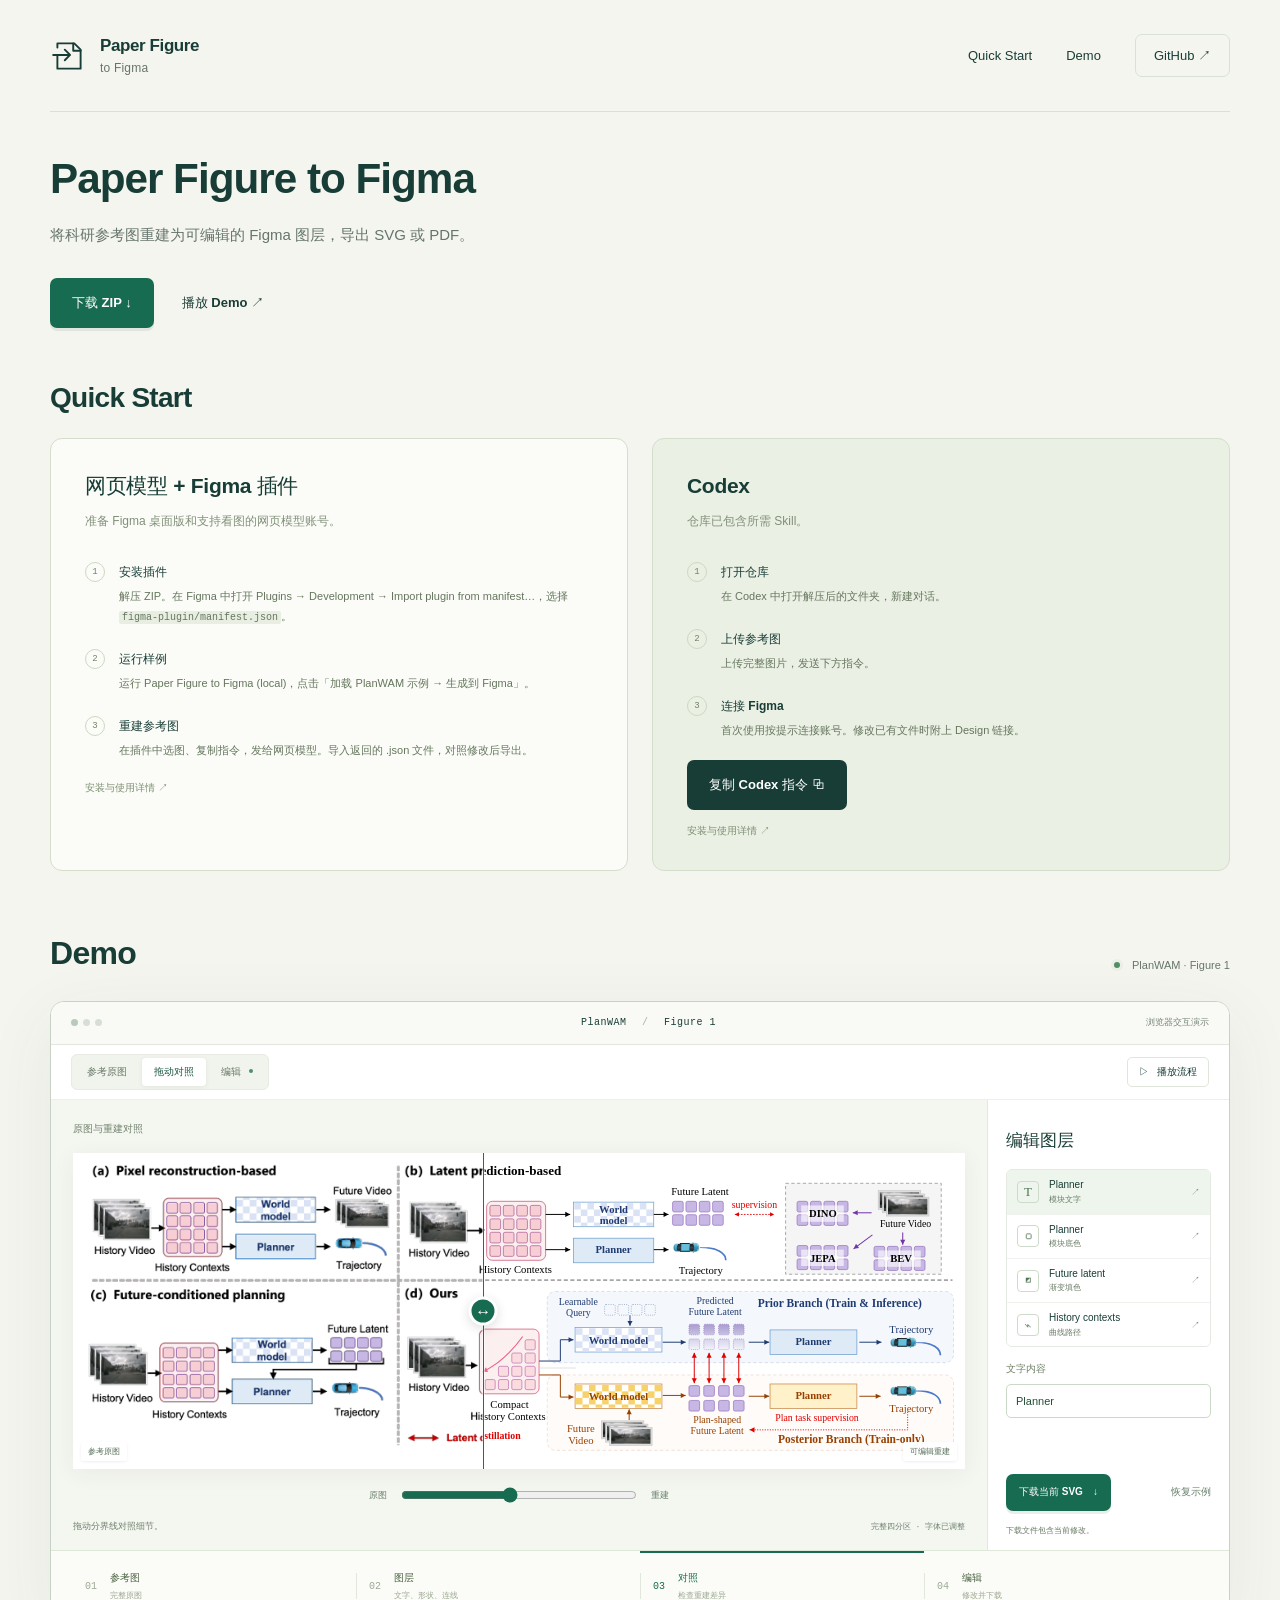
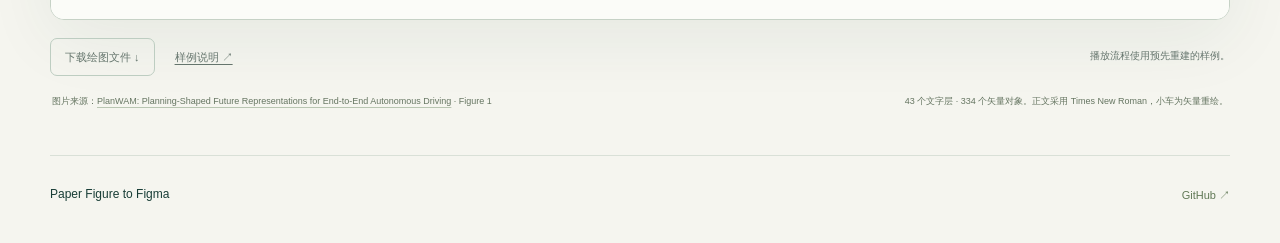
==== commit b92530d6: "Simplify installation guides and product copy" ====
--- a/demo/index.html
+++ b/demo/index.html
@@ -2,48 +2,61 @@
 <html lang="zh-CN">
 <head>
   <meta charset="utf-8"><meta name="viewport" content="width=device-width,initial-scale=1">
-  <meta name="description" content="从一张科研参考图开始，在 Figma 里继续编辑。体验 PlanWAM 整图重建、对照与矢量编辑。">
+  <meta name="description" content="科研图重建工具：Figma 插件安装、Codex 使用和 SVG 编辑演示。">
   <meta name="theme-color" content="#f5f5ef">
   <link rel="icon" href="data:image/svg+xml,%3Csvg xmlns='http://www.w3.org/2000/svg' viewBox='0 0 36 36'%3E%3Cpath fill='none' stroke='%23183d36' stroke-width='2' d='M7 10V6h16l6 6v18H7V18M22 6v7h7M3 17h16m-5-5 5 5-5 5'/%3E%3C/svg%3E">
-  <title>Paper Figure to Figma — 让每个想法，都能继续编辑</title>
+  <title>Paper Figure to Figma</title>
   <style>@charset "UTF-8";
 :root{--paper:#f5f5ef;--ink:#183d36;--muted:#65756d;--green:#176b50;--mint:#d7ecdf;--line:#d9e0d7;--mono:"Cascadia Code","SFMono-Regular",Consolas,monospace}
-*{box-sizing:border-box}html{scroll-behavior:smooth;scroll-padding-top:30px}body{margin:0;background:var(--paper);color:var(--ink);font-family:"Segoe UI","PingFang SC","Microsoft YaHei",sans-serif;font-size:14px;line-height:1.65;-webkit-font-smoothing:antialiased}a{color:inherit;text-decoration:none}button,input,textarea{font:inherit}button,a,input{touch-action:manipulation}button{cursor:pointer}button:disabled{opacity:.45;cursor:wait}button:focus-visible,a:focus-visible,input:focus-visible,summary:focus-visible{outline:3px solid #4b9a75;outline-offset:4px}button{color:inherit}p,h1,h2,h3{margin:0}.wrap{width:min(1280px,calc(100% - 100px));margin-inline:auto}.skip{position:absolute;left:24px;top:-60px;z-index:20;background:var(--ink);color:white;padding:8px 16px}.skip:focus{top:10px}[hidden]{display:none!important}.site-header{display:flex;justify-content:space-between;align-items:center;height:112px;border-bottom:1px solid var(--line)}.brand{display:flex;align-items:center;gap:12px;font-weight:650;font-size:17px;letter-spacing:-.4px;line-height:1.2}.brand svg{width:38px;height:38px;fill:none;stroke:var(--ink);stroke-width:1.8;stroke-linecap:round;stroke-linejoin:round}.brand-sub{display:block;font-size:12px;letter-spacing:.2px;font-weight:450;color:var(--muted);margin-top:4px}.site-header nav{display:flex;align-items:center;gap:34px;font-size:13px}.github-link{padding:10px 18px;border:1px solid var(--line);border-radius:7px}.github-link span{margin-left:20px}.hero{display:flex;justify-content:space-between;align-items:center;padding-top:78px;padding-bottom:70px;position:relative}.eyebrow{font-family:var(--mono);font-size:10px;font-weight:550;letter-spacing:1.5px;line-height:1.7}.live-dot{display:inline-block;width:6px;height:6px;border-radius:50%;background:#508e66;margin:0 9px 1px 0;box-shadow:0 0 0 3px #508e6610}.hero h1{font-size:clamp(34px,4.8vw,65px);line-height:1.3;font-weight:570;letter-spacing:-2px;margin-top:23px}.serif{font-family:Georgia,"Songti SC",SimSun,serif;font-weight:500;color:var(--green)}.hero-description{color:var(--muted);font-size:16px;line-height:1.9;margin-top:23px}.hero-actions{display:flex;gap:17px;align-items:center;margin-top:29px}.button{display:inline-flex;justify-content:center;align-items:center;gap:28px;padding:13px 21px;border:1px solid transparent;border-radius:7px;font-weight:550;font-size:13px;transition:transform .18s,background .18s}.button:hover{transform:translateY(-2px)}.button.primary{background:var(--green);color:white;box-shadow:0 3px 0 #0e493717}.button.secondary{background:transparent;border-color:#bdcdc1}.button.dark{background:var(--ink);color:white}.text-button{padding-left:10px;padding-right:10px;gap:20px}.hero-tags{display:flex;gap:21px;margin-top:25px;color:var(--muted);font-size:11px}.hero-tags span:before{content:"✓";color:var(--green);font-weight:650;margin-right:6px}.hero-note{padding:40px 0 0 24px;border-left:1px solid var(--line);width:215px;align-self:center;margin-right:10px;transform:rotate(-3deg)}.hero-note p{font-family:Georgia,"Songti SC",SimSun,serif;font-size:22px;line-height:1.7}.note-sign{display:block;font-size:8px;font-family:var(--mono);color:var(--muted);letter-spacing:1px;margin-top:16px}.note-rule{display:block;width:30px;height:3px;background:#9cbd89;margin-bottom:17px}.section-top{display:flex;justify-content:space-between;gap:20px;align-items:end;margin-bottom:24px}.section-top h2{margin-top:9px}.section-top h2,.start-section>h2,.faq h2,.benefits h2{font-size:clamp(23px,2.6vw,32px);font-weight:550;letter-spacing:-.7px;line-height:1.45}.replay-label{font-size:11px;color:var(--muted);padding-bottom:3px}.studio{border:1px solid #c6d2c6;border-radius:14px;background:white;box-shadow:0 18px 70px #1e423512;overflow:hidden}.studio-top{height:43px;background:#f9faf6;border-bottom:1px solid #e1e7df;display:flex;justify-content:space-between;align-items:center;padding:0 20px}.window-dots{display:flex;gap:5px;width:80px}.window-dots i{height:7px;width:7px;border-radius:50%;background:#d7dfd4}.window-dots i:first-child{background:#b9c9ba}.document-title{font:10px var(--mono);letter-spacing:.5px}.document-title span{margin:0 9px;color:#a6b2a6}.studio-badge{font-size:9px;color:#788677}.studio-toolbar{min-height:54px;padding:9px 20px;border-bottom:1px solid #edf0ea;display:flex;align-items:center;justify-content:space-between;gap:10px}.view-tabs{display:flex;background:#f1f4ed;border:1px solid #e7ebe3;border-radius:6px;padding:3px;gap:3px}.view-tabs button{background:none;border:none;border-radius:4px;font-size:10px;padding:6px 12px;color:#697867;white-space:nowrap}.view-tabs button[aria-pressed=true]{background:white;color:#1b5741;box-shadow:0 1px 5px #273a2512}.tiny-dot{display:inline-block;width:4px;height:4px;background:#4d916b;border-radius:100%;margin:0 0 2px 5px}.small-button,.quiet-button{background:none;border:none}.small-button{border:1px solid #dfe6db;padding:6px 11px;border-radius:5px;font-size:10px;white-space:nowrap}.small-button span{margin-right:5px}.quiet-button{color:#6a806e;font-size:10px;padding:3px 0}.studio-workspace{display:grid;grid-template-columns:1fr 242px;min-height:414px}.canvas-column{padding:20px 22px 16px;background-color:#f4f6f0;background-image:radial-gradient(#dce4d6 .7px,transparent .7px);background-size:14px 14px;min-width:0;display:flex;flex-direction:column;justify-content:center}.canvas-heading{display:flex;justify-content:space-between;align-items:center;font-size:10px;color:#71816e;margin-bottom:15px;min-height:18px}.artboard{position:relative;width:100%;aspect-ratio:1452/514;background:white;box-shadow:0 4px 22px #34452d0f;overflow:hidden;outline:none}.drawing-layer,.reference-layer,#selection-overlay{position:absolute;inset:0}.drawing-layer>svg{display:block;width:100%;height:100%}.drawing-layer [data-figure-node]{cursor:pointer}.reference-layer{z-index:2;clip-path:inset(0 54% 0 0);pointer-events:none}.reference-layer img{display:block;width:100%;height:100%}.divider{position:absolute;z-index:4;top:0;bottom:0;left:46%;width:1px;background:#286d53;pointer-events:none;box-shadow:0 0 0 1px #fff8}.divider span{position:absolute;top:50%;transform:translate(-50%,-50%);background:var(--green);border:3px solid #fff;border-radius:50%;width:29px;height:29px;text-align:center;line-height:23px;font-size:16px;color:#fff;box-shadow:0 3px 12px #0002}.artboard-label{position:absolute;z-index:5;bottom:8px;padding:3px 7px;border-radius:3px;background:#fffffff0;box-shadow:0 1px 3px #0001;font-size:8px;pointer-events:none;color:#566d58}.before-label{left:8px}.after-label{right:8px}.comparison-control{display:flex;align-items:center;gap:12px;margin:17px auto 0;width:min(300px,85%);font-size:9px;color:#68806b}input[type=range]{accent-color:var(--green);cursor:ew-resize;width:100%;height:14px}.canvas-footer{display:flex;justify-content:space-between;align-items:center;gap:14px;font-size:9px;color:#6f826c;margin-top:15px}.canvas-scale{font-family:var(--mono);font-size:8px;white-space:nowrap}.inspector{border-left:1px solid #e2e8df;padding:22px 18px 13px;display:flex;flex-direction:column;gap:14px;background:#fff}.inspector-title .eyebrow{font-size:8px;color:#7d8e78;letter-spacing:1.1px}.inspector-title h3{font-size:17px;font-weight:550;margin-top:5px}.inspector-title p{font-size:9px;color:#8a9587;margin-top:5px;line-height:1.6}.layer-list{border:1px solid #e4e9e1;border-radius:6px;overflow:hidden}.layer-row{display:flex;align-items:center;gap:10px;width:100%;border:0;background:white;text-align:left;padding:8px 10px;font-size:10px;line-height:1.35}.layer-row+.layer-row{border-top:1px solid #f0f2ed}.layer-row[aria-pressed=true]{background:#edf5ec}.layer-row>span:last-child{margin-left:auto;color:#82977e;font-size:9px}.layer-icon{display:grid;place-items:center;border:1px solid #cfdbca;border-radius:4px;width:22px;height:22px;color:#4f7554;font:13px Georgia,serif}.layer-row small{display:block;color:#8a9783;font-size:8px;margin-top:3px}.edit-fields{font-size:10px}.edit-fields label{display:block;margin-bottom:6px;color:#6f8168}.edit-fields input[type=text]{width:100%;border:1px solid #cbd9c7;border-radius:5px;padding:7px 9px;font-size:11px;color:#254d36;background:#fff}.field-note{font-size:8px;color:#91a08b;margin-top:5px}.color-input{display:flex;gap:10px;align-items:center;font:10px var(--mono);border:1px solid #dce5d7;border-radius:5px;padding:4px}.color-input input{width:24px;height:24px;border:0;background:none;padding:0}.inspector-actions{margin-top:auto;display:flex;align-items:center;justify-content:space-between;gap:12px}.button.full{padding:9px 12px;font-size:10px;gap:10px;white-space:nowrap}.inspector-foot{font-size:8px;color:#94a08e;line-height:1.5}.process-track{display:grid;grid-template-columns:repeat(4,1fr);border-top:1px solid #dfe7d9;padding:0 21px;background:#fbfcf8}.process-track button{display:grid;grid-template-columns:25px 1fr;align-items:center;text-align:left;background:none;border:0;padding:17px 13px 16px;border-top:2px solid transparent;position:relative}.process-track button.active{border-top-color:var(--green)}.process-track button+button:before{position:absolute;content:"";left:0;top:20px;bottom:20px;width:1px;background:#e2e7dc}.process-track button>span{grid-row:span 2;font:10px var(--mono);color:#9ba992}.process-track button strong{font-size:10px;font-weight:550;color:#48603e}.process-track button small{font-size:8px;color:#9aa58f;display:block;margin-top:3px}.process-track button.active strong,.process-track button.active>span{color:var(--green)}#selection-overlay{z-index:3;pointer-events:none;width:100%;height:100%}#selection-box{fill:#2c946b08;stroke:#2d8561;stroke-width:2;stroke-dasharray:5 3;vector-effect:non-scaling-stroke}.studio[data-mode=original] .reference-layer{clip-path:inset(0)}.studio[data-mode=original] .divider,.studio[data-mode=original] .after-label{display:none}.studio[data-mode=edit] .reference-layer,.studio[data-mode=edit] .divider,.studio[data-mode=edit] .before-label,.studio[data-mode=edit] .after-label{display:none}.studio[data-mode=layers] .reference-layer{opacity:.13;clip-path:inset(0)}.studio[data-mode=layers] .drawing-layer{opacity:1}.studio[data-mode=layers] .drawing-layer [data-figure-node]{outline:1px solid #368a5a55;outline-offset:1px}.studio[data-mode=layers] .divider,.studio[data-mode=layers] .artboard-label{display:none}.showcase-caption{display:flex;justify-content:space-between;gap:30px;margin:18px 2px;color:#85907f;font-size:9px;line-height:1.7}.showcase-caption p:first-child{max-width:560px}.showcase-caption p:last-child{max-width:370px}.showcase-caption a{text-decoration:underline;text-decoration-color:#b9c6b2;text-underline-offset:3px}.benefits{display:grid;grid-template-columns:250px 1fr;gap:40px;margin-top:105px;margin-bottom:90px}.benefit-intro h2{font-size:35px;margin-top:13px}.benefit-intro>p:last-child{font-size:11px;color:#819079;margin-top:17px;line-height:1.9}.benefit-grid{display:grid;grid-template-columns:repeat(3,1fr);gap:27px;padding-top:6px}.benefit-grid article{border-top:1px solid #b7c9ad;padding-top:16px;min-width:0}.feature-number{font:8px var(--mono);letter-spacing:1px;color:#809376}.benefit-grid h3{font-size:17px;font-weight:550;margin:19px 0 11px}.benefit-grid p{font-size:11px;color:#819079;line-height:1.8;min-height:58px}.type-sample{display:flex;align-items:center;gap:12px;font:17px Georgia,serif;margin-top:23px;color:#435e3d}.type-sample span{font:12px var(--mono);color:#a3b397}.type-sample em{color:var(--green);border-bottom:1px solid #8dbb92}.token-sample{display:flex;align-items:center;gap:5px;position:relative;margin-top:20px;height:35px}.token-sample i{width:21px;height:24px;border:1px dashed #a18fbc;border-radius:3px;background:linear-gradient(#b4a7d6,#f3f3fa)}.token-sample svg{width:70px;height:25px;margin-left:8px;fill:none;stroke:#6c9576;stroke-width:1.5}.file-sample{display:flex;gap:7px;margin-top:25px;align-items:center;font:10px var(--mono)}.file-sample span{border:1px solid #c7d7bd;padding:5px 9px;border-radius:4px}.file-sample b{font-weight:400;color:#9ba88e}.case-section{border-top:1px solid var(--line);border-bottom:1px solid var(--line);padding-block:36px}.case-stats{display:grid;grid-template-columns:repeat(4,1fr);margin-top:37px;margin-bottom:25px}.case-stats>div{display:flex;flex-direction:column;padding-left:30px;border-left:1px solid var(--line)}.case-stats>div:first-child{padding-left:0;border-left:0}.case-stats strong{font-family:Georgia,"Times New Roman",serif;font-size:48px;font-weight:450;letter-spacing:-1px;line-height:1.2}.case-stats>div>span{font-size:11px;color:#829077;margin-top:7px}.stat-unit{font:13px var(--mono);letter-spacing:-1px;margin-left:3px}.case-note{font-size:10px;color:#85907d}.case-note a{text-decoration:underline;margin-left:15px;text-underline-offset:3px}.start-section{padding-top:100px}.start-section>h2{margin-top:12px;font-size:37px}.section-description{color:#819079;font-size:13px;line-height:1.9;margin-top:15px}.start-grid{display:grid;grid-template-columns:1fr 1fr;gap:24px;margin-top:34px}.start-card{border:1px solid #d3decb;border-radius:12px;padding:31px 34px;background:#fbfcf8}.start-card.codex-card{background:#ebf0e5}.start-card-top{display:flex;align-items:center;gap:13px}.route-symbol{width:30px;height:30px;display:grid;place-items:center;background:#e3ebdc;border:1px solid #d3dec9;border-radius:7px;font-size:19px}.route-label{font:9px var(--mono);letter-spacing:1px;color:#86937b}.start-card h3{font-weight:500;font-size:28px;line-height:1.5;letter-spacing:-.6px;margin-top:23px}.start-card ol{padding:0;list-style:none;margin:27px 0 29px;display:flex;flex-direction:column;gap:20px}.start-card li{display:flex;gap:14px;align-items:start}.start-card li>span{display:grid;place-items:center;width:20px;height:20px;flex:0 0 20px;border:1px solid #ccd9c1;border-radius:50%;font:9px var(--mono);margin-top:2px;color:#6e8460}.start-card li strong{font-size:12px;font-weight:550}.start-card li p{font-size:11px;color:#86937b;margin-top:4px;line-height:1.8}.start-card code{font-size:10px;background:#e8eee1;padding:1px 3px;border-radius:2px;overflow-wrap:anywhere}.under-link{display:block;margin-top:13px;font-size:10px;color:#7c8e70}.first-run{display:flex;gap:20px;align-items:center;font-size:11px;padding:19px 22px;border-bottom:1px solid var(--line);color:#829174}.first-run>span{font-weight:550;color:#486140;white-space:nowrap}.faq{padding-top:96px;padding-bottom:80px;display:grid;grid-template-columns:1fr 1.45fr;gap:60px}.faq h2{font-size:25px}.faq details{border-top:1px solid var(--line);padding:19px 0}.faq details:last-child{border-bottom:1px solid var(--line)}.faq summary{font-size:13px;cursor:pointer;list-style:none;display:flex;justify-content:space-between;align-items:center}.faq summary:after{content:"+";font:16px var(--mono);color:#839478}.faq details[open] summary:after{content:"−"}.faq details p{font-size:12px;line-height:1.9;color:#7b8a70;padding-top:13px;padding-right:28px}.site-footer{border-top:1px solid var(--line);padding:29px 0 38px;display:flex;justify-content:space-between;align-items:center}.site-footer>.brand{font-size:14px;display:block}.site-footer>.brand .brand-sub{display:inline;font-size:12px;margin-left:4px}.site-footer p{font-family:Georgia,"Songti SC",serif;font-size:13px;color:#839376}.site-footer>a:last-child{font-size:11px;color:#617956}.toast{position:fixed;bottom:28px;left:50%;transform:translateX(-50%);z-index:50;padding:11px 20px;background:var(--ink);color:white;border:1px solid #ffffff30;box-shadow:0 8px 30px #143a392a;border-radius:8px;font-size:12px;max-width:90vw;text-align:center}dialog{border:1px solid #cadac0;border-radius:12px;padding:28px;color:var(--ink);width:min(470px,90vw);background:var(--paper);box-shadow:0 30px 90px #0002}dialog::backdrop{background:#12352d66;backdrop-filter:blur(3px)}dialog h2{font-size:21px}dialog p{font-size:12px;color:var(--muted);margin:10px 0}dialog textarea{width:100%;height:110px;border:1px solid #c8d9bd;border-radius:6px;background:white;padding:12px;font-size:12px;color:#314e2d;margin-bottom:15px}.dialog-close{position:absolute;right:14px;top:10px;background:none;border:0;font-size:23px;color:#829276}.studio.is-playing .live-dot{animation:breathe 1s infinite}.studio[data-mode=layers] .drawing-layer{animation:layer-in .5s ease both}@keyframes layer-in{from{opacity:.2;transform:translateY(8px)}to{opacity:1;transform:translateY(0)}}@keyframes breathe{50%{opacity:.4}}
-@media(min-width:1500px){.hero h1{font-size:70px}.hero{padding-block:95px}.studio-workspace{min-height:450px}}
+*{box-sizing:border-box}html{scroll-behavior:smooth;scroll-padding-top:30px}body{margin:0;background:var(--paper);color:var(--ink);font-family:"Segoe UI","PingFang SC","Microsoft YaHei",sans-serif;font-size:14px;line-height:1.65;-webkit-font-smoothing:antialiased}a{color:inherit;text-decoration:none}button,input,textarea{font:inherit}button,a,input{touch-action:manipulation}button{cursor:pointer}button:disabled{opacity:.45;cursor:wait}button:focus-visible,a:focus-visible,input:focus-visible,summary:focus-visible{outline:3px solid #4b9a75;outline-offset:4px}button{color:inherit}p,h1,h2,h3{margin:0}.wrap{width:min(1280px,calc(100% - 100px));margin-inline:auto}.skip{position:absolute;left:24px;top:-60px;z-index:20;background:var(--ink);color:white;padding:8px 16px}.skip:focus{top:10px}[hidden]{display:none!important}.site-header{display:flex;justify-content:space-between;align-items:center;height:112px;border-bottom:1px solid var(--line)}.brand{display:flex;align-items:center;gap:12px;font-weight:650;font-size:17px;letter-spacing:-.4px;line-height:1.2}.brand svg{width:38px;height:38px;fill:none;stroke:var(--ink);stroke-width:1.8;stroke-linecap:round;stroke-linejoin:round}.brand-sub{display:block;font-size:12px;letter-spacing:.2px;font-weight:450;color:var(--muted);margin-top:4px}.site-header nav{display:flex;align-items:center;gap:34px;font-size:13px}.github-link{padding:10px 18px;border:1px solid var(--line);border-radius:7px}.github-link span{margin-left:20px}.hero{padding-block:40px}.eyebrow{font-family:var(--mono);font-size:10px;font-weight:550;letter-spacing:1.5px;line-height:1.7}.live-dot{display:inline-block;width:6px;height:6px;border-radius:50%;background:#508e66;margin:0 9px 1px 0;box-shadow:0 0 0 3px #508e6610}.hero h1{font-size:clamp(28px,3.3vw,44px);line-height:1.3;font-weight:570;letter-spacing:-1px}.serif{font-family:Georgia,"Songti SC",SimSun,serif;font-weight:500;color:var(--green)}.hero-description{color:var(--muted);font-size:15px;line-height:1.9;margin-top:14px}.hero-actions{display:flex;gap:17px;align-items:center;margin-top:29px}.button{display:inline-flex;justify-content:center;align-items:center;gap:28px;padding:13px 21px;border:1px solid transparent;border-radius:7px;font-weight:550;font-size:13px;transition:transform .18s,background .18s}.button:hover{transform:translateY(-2px)}.button.primary{background:var(--green);color:white;box-shadow:0 3px 0 #0e493717}.button.secondary{background:transparent;border-color:#bdcdc1}.button.dark{background:var(--ink);color:white}.text-button{padding-left:10px;padding-right:10px;gap:20px}.hero-tags{display:flex;gap:21px;margin-top:25px;color:var(--muted);font-size:11px}.hero-tags span:before{content:"✓";color:var(--green);font-weight:650;margin-right:6px}.hero-note{padding:40px 0 0 24px;border-left:1px solid var(--line);width:215px;align-self:center;margin-right:10px;transform:rotate(-3deg)}.hero-note p{font-family:Georgia,"Songti SC",SimSun,serif;font-size:22px;line-height:1.7}.note-sign{display:block;font-size:8px;font-family:var(--mono);color:var(--muted);letter-spacing:1px;margin-top:16px}.note-rule{display:block;width:30px;height:3px;background:#9cbd89;margin-bottom:17px}.section-top{display:flex;justify-content:space-between;gap:20px;align-items:end;margin-bottom:24px}.section-top h2{margin-top:9px}.section-top h2,.start-section>h2,.faq h2,.benefits h2{font-size:clamp(23px,2.6vw,32px);font-weight:550;letter-spacing:-.7px;line-height:1.45}.replay-label{font-size:11px;color:var(--muted);padding-bottom:3px}.studio{border:1px solid #c6d2c6;border-radius:14px;background:white;box-shadow:0 18px 70px #1e423512;overflow:hidden}.studio-top{height:43px;background:#f9faf6;border-bottom:1px solid #e1e7df;display:flex;justify-content:space-between;align-items:center;padding:0 20px}.window-dots{display:flex;gap:5px;width:80px}.window-dots i{height:7px;width:7px;border-radius:50%;background:#d7dfd4}.window-dots i:first-child{background:#b9c9ba}.document-title{font:10px var(--mono);letter-spacing:.5px}.document-title span{margin:0 9px;color:#a6b2a6}.studio-badge{font-size:9px;color:#788677}.studio-toolbar{min-height:54px;padding:9px 20px;border-bottom:1px solid #edf0ea;display:flex;align-items:center;justify-content:space-between;gap:10px}.view-tabs{display:flex;background:#f1f4ed;border:1px solid #e7ebe3;border-radius:6px;padding:3px;gap:3px}.view-tabs button{background:none;border:none;border-radius:4px;font-size:10px;padding:6px 12px;color:#697867;white-space:nowrap}.view-tabs button[aria-pressed=true]{background:white;color:#1b5741;box-shadow:0 1px 5px #273a2512}.tiny-dot{display:inline-block;width:4px;height:4px;background:#4d916b;border-radius:100%;margin:0 0 2px 5px}.small-button,.quiet-button{background:none;border:none}.small-button{border:1px solid #dfe6db;padding:6px 11px;border-radius:5px;font-size:10px;white-space:nowrap}.small-button span{margin-right:5px}.quiet-button{color:#6a806e;font-size:10px;padding:3px 0}.studio-workspace{display:grid;grid-template-columns:1fr 242px;min-height:414px}.canvas-column{padding:20px 22px 16px;background-color:#f4f6f0;background-image:radial-gradient(#dce4d6 .7px,transparent .7px);background-size:14px 14px;min-width:0;display:flex;flex-direction:column;justify-content:center}.canvas-heading{display:flex;justify-content:space-between;align-items:center;font-size:10px;color:#71816e;margin-bottom:15px;min-height:18px}.artboard{position:relative;width:100%;aspect-ratio:1452/514;background:white;box-shadow:0 4px 22px #34452d0f;overflow:hidden;outline:none}.drawing-layer,.reference-layer,#selection-overlay{position:absolute;inset:0}.drawing-layer>svg{display:block;width:100%;height:100%}.drawing-layer [data-figure-node]{cursor:pointer}.reference-layer{z-index:2;clip-path:inset(0 54% 0 0);pointer-events:none}.reference-layer img{display:block;width:100%;height:100%}.divider{position:absolute;z-index:4;top:0;bottom:0;left:46%;width:1px;background:#286d53;pointer-events:none;box-shadow:0 0 0 1px #fff8}.divider span{position:absolute;top:50%;transform:translate(-50%,-50%);background:var(--green);border:3px solid #fff;border-radius:50%;width:29px;height:29px;text-align:center;line-height:23px;font-size:16px;color:#fff;box-shadow:0 3px 12px #0002}.artboard-label{position:absolute;z-index:5;bottom:8px;padding:3px 7px;border-radius:3px;background:#fffffff0;box-shadow:0 1px 3px #0001;font-size:8px;pointer-events:none;color:#566d58}.before-label{left:8px}.after-label{right:8px}.comparison-control{display:flex;align-items:center;gap:12px;margin:17px auto 0;width:min(300px,85%);font-size:9px;color:#68806b}input[type=range]{accent-color:var(--green);cursor:ew-resize;width:100%;height:14px}.canvas-footer{display:flex;justify-content:space-between;align-items:center;gap:14px;font-size:9px;color:#6f826c;margin-top:15px}.canvas-scale{font-family:var(--mono);font-size:8px;white-space:nowrap}.inspector{border-left:1px solid #e2e8df;padding:22px 18px 13px;display:flex;flex-direction:column;gap:14px;background:#fff}.inspector-title .eyebrow{font-size:8px;color:#7d8e78;letter-spacing:1.1px}.inspector-title h3{font-size:17px;font-weight:550;margin-top:5px}.inspector-title p{font-size:9px;color:#8a9587;margin-top:5px;line-height:1.6}.layer-list{border:1px solid #e4e9e1;border-radius:6px;overflow:hidden}.layer-row{display:flex;align-items:center;gap:10px;width:100%;border:0;background:white;text-align:left;padding:8px 10px;font-size:10px;line-height:1.35}.layer-row+.layer-row{border-top:1px solid #f0f2ed}.layer-row[aria-pressed=true]{background:#edf5ec}.layer-row>span:last-child{margin-left:auto;color:#82977e;font-size:9px}.layer-icon{display:grid;place-items:center;border:1px solid #cfdbca;border-radius:4px;width:22px;height:22px;color:#4f7554;font:13px Georgia,serif}.layer-row small{display:block;color:#8a9783;font-size:8px;margin-top:3px}.edit-fields{font-size:10px}.edit-fields label{display:block;margin-bottom:6px;color:#6f8168}.edit-fields input[type=text]{width:100%;border:1px solid #cbd9c7;border-radius:5px;padding:7px 9px;font-size:11px;color:#254d36;background:#fff}.field-note{font-size:8px;color:#91a08b;margin-top:5px}.color-input{display:flex;gap:10px;align-items:center;font:10px var(--mono);border:1px solid #dce5d7;border-radius:5px;padding:4px}.color-input input{width:24px;height:24px;border:0;background:none;padding:0}.inspector-actions{margin-top:auto;display:flex;align-items:center;justify-content:space-between;gap:12px}.button.full{padding:9px 12px;font-size:10px;gap:10px;white-space:nowrap}.inspector-foot{font-size:8px;color:#94a08e;line-height:1.5}.process-track{display:grid;grid-template-columns:repeat(4,1fr);border-top:1px solid #dfe7d9;padding:0 21px;background:#fbfcf8}.process-track button{display:grid;grid-template-columns:25px 1fr;align-items:center;text-align:left;background:none;border:0;padding:17px 13px 16px;border-top:2px solid transparent;position:relative}.process-track button.active{border-top-color:var(--green)}.process-track button+button:before{position:absolute;content:"";left:0;top:20px;bottom:20px;width:1px;background:#e2e7dc}.process-track button>span{grid-row:span 2;font:10px var(--mono);color:#9ba992}.process-track button strong{font-size:10px;font-weight:550;color:#48603e}.process-track button small{font-size:8px;color:#9aa58f;display:block;margin-top:3px}.process-track button.active strong,.process-track button.active>span{color:var(--green)}#selection-overlay{z-index:3;pointer-events:none;width:100%;height:100%}#selection-box{fill:#2c946b08;stroke:#2d8561;stroke-width:2;stroke-dasharray:5 3;vector-effect:non-scaling-stroke}.studio[data-mode=original] .reference-layer{clip-path:inset(0)}.studio[data-mode=original] .divider,.studio[data-mode=original] .after-label{display:none}.studio[data-mode=edit] .reference-layer,.studio[data-mode=edit] .divider,.studio[data-mode=edit] .before-label,.studio[data-mode=edit] .after-label{display:none}.studio[data-mode=layers] .reference-layer{opacity:.13;clip-path:inset(0)}.studio[data-mode=layers] .drawing-layer{opacity:1}.studio[data-mode=layers] .drawing-layer [data-figure-node]{outline:1px solid #368a5a55;outline-offset:1px}.studio[data-mode=layers] .divider,.studio[data-mode=layers] .artboard-label{display:none}.showcase-caption{display:flex;justify-content:space-between;gap:30px;margin:18px 2px;color:#85907f;font-size:9px;line-height:1.7}.showcase-caption p:first-child{max-width:560px}.showcase-caption p:last-child{max-width:370px}.showcase-caption a{text-decoration:underline;text-decoration-color:#b9c6b2;text-underline-offset:3px}.benefits{display:grid;grid-template-columns:250px 1fr;gap:40px;margin-top:105px;margin-bottom:90px}.benefit-intro h2{font-size:35px;margin-top:13px}.benefit-intro>p:last-child{font-size:11px;color:#819079;margin-top:17px;line-height:1.9}.benefit-grid{display:grid;grid-template-columns:repeat(3,1fr);gap:27px;padding-top:6px}.benefit-grid article{border-top:1px solid #b7c9ad;padding-top:16px;min-width:0}.feature-number{font:8px var(--mono);letter-spacing:1px;color:#809376}.benefit-grid h3{font-size:17px;font-weight:550;margin:19px 0 11px}.benefit-grid p{font-size:11px;color:#819079;line-height:1.8;min-height:58px}.type-sample{display:flex;align-items:center;gap:12px;font:17px Georgia,serif;margin-top:23px;color:#435e3d}.type-sample span{font:12px var(--mono);color:#a3b397}.type-sample em{color:var(--green);border-bottom:1px solid #8dbb92}.token-sample{display:flex;align-items:center;gap:5px;position:relative;margin-top:20px;height:35px}.token-sample i{width:21px;height:24px;border:1px dashed #a18fbc;border-radius:3px;background:linear-gradient(#b4a7d6,#f3f3fa)}.token-sample svg{width:70px;height:25px;margin-left:8px;fill:none;stroke:#6c9576;stroke-width:1.5}.file-sample{display:flex;gap:7px;margin-top:25px;align-items:center;font:10px var(--mono)}.file-sample span{border:1px solid #c7d7bd;padding:5px 9px;border-radius:4px}.file-sample b{font-weight:400;color:#9ba88e}.case-section{border-top:1px solid var(--line);border-bottom:1px solid var(--line);padding-block:36px}.case-stats{display:grid;grid-template-columns:repeat(4,1fr);margin-top:37px;margin-bottom:25px}.case-stats>div{display:flex;flex-direction:column;padding-left:30px;border-left:1px solid var(--line)}.case-stats>div:first-child{padding-left:0;border-left:0}.case-stats strong{font-family:Georgia,"Times New Roman",serif;font-size:48px;font-weight:450;letter-spacing:-1px;line-height:1.2}.case-stats>div>span{font-size:11px;color:#829077;margin-top:7px}.stat-unit{font:13px var(--mono);letter-spacing:-1px;margin-left:3px}.case-note{font-size:10px;color:#85907d}.case-note a{text-decoration:underline;margin-left:15px;text-underline-offset:3px}.start-section{padding-top:10px;padding-bottom:50px}.start-section>h2{margin-top:0;font-size:28px}.section-description{color:#819079;font-size:13px;line-height:1.9;margin-top:15px}.start-grid{display:grid;grid-template-columns:1fr 1fr;gap:24px;margin-top:20px}.start-card{border:1px solid #d3decb;border-radius:12px;padding:31px 34px;background:#fbfcf8}.start-card.codex-card{background:#ebf0e5}.start-card-top{display:flex;align-items:center;gap:13px}.route-symbol{width:30px;height:30px;display:grid;place-items:center;background:#e3ebdc;border:1px solid #d3dec9;border-radius:7px;font-size:19px}.route-label{font:9px var(--mono);letter-spacing:1px;color:#86937b}.start-card h3{font-weight:550;font-size:21px;line-height:1.5;letter-spacing:-.3px;margin-top:0}.start-card ol{padding:0;list-style:none;margin:27px 0 29px;display:flex;flex-direction:column;gap:20px}.start-card li{display:flex;gap:14px;align-items:start}.start-card li>span{display:grid;place-items:center;width:20px;height:20px;flex:0 0 20px;border:1px solid #ccd9c1;border-radius:50%;font:9px var(--mono);margin-top:2px;color:#6e8460}.start-card li strong{font-size:12px;font-weight:550}.start-card li p{font-size:11px;color:#86937b;margin-top:4px;line-height:1.8}.start-card code{font-size:10px;background:#e8eee1;padding:1px 3px;border-radius:2px;overflow-wrap:anywhere}.under-link{display:block;margin-top:13px;font-size:10px;color:#7c8e70}.first-run{display:flex;gap:20px;align-items:center;font-size:11px;padding:19px 22px;border-bottom:1px solid var(--line);color:#829174}.first-run>span{font-weight:550;color:#486140;white-space:nowrap}.faq{padding-top:96px;padding-bottom:80px;display:grid;grid-template-columns:1fr 1.45fr;gap:60px}.faq h2{font-size:25px}.faq details{border-top:1px solid var(--line);padding:19px 0}.faq details:last-child{border-bottom:1px solid var(--line)}.faq summary{font-size:13px;cursor:pointer;list-style:none;display:flex;justify-content:space-between;align-items:center}.faq summary:after{content:"+";font:16px var(--mono);color:#839478}.faq details[open] summary:after{content:"−"}.faq details p{font-size:12px;line-height:1.9;color:#7b8a70;padding-top:13px;padding-right:28px}.site-footer{border-top:1px solid var(--line);padding:29px 0 38px;display:flex;justify-content:space-between;align-items:center}.site-footer>.brand{font-size:14px;display:block}.site-footer>.brand .brand-sub{display:inline;font-size:12px;margin-left:4px}.site-footer p{font-family:Georgia,"Songti SC",serif;font-size:13px;color:#839376}.site-footer>a:last-child{font-size:11px;color:#617956}.toast{position:fixed;bottom:28px;left:50%;transform:translateX(-50%);z-index:50;padding:11px 20px;background:var(--ink);color:white;border:1px solid #ffffff30;box-shadow:0 8px 30px #143a392a;border-radius:8px;font-size:12px;max-width:90vw;text-align:center}dialog{border:1px solid #cadac0;border-radius:12px;padding:28px;color:var(--ink);width:min(470px,90vw);background:var(--paper);box-shadow:0 30px 90px #0002}dialog::backdrop{background:#12352d66;backdrop-filter:blur(3px)}dialog h2{font-size:21px}dialog p{font-size:12px;color:var(--muted);margin:10px 0}dialog textarea{width:100%;height:110px;border:1px solid #c8d9bd;border-radius:6px;background:white;padding:12px;font-size:12px;color:#314e2d;margin-bottom:15px}.dialog-close{position:absolute;right:14px;top:10px;background:none;border:0;font-size:23px;color:#829276}.studio.is-playing .live-dot{animation:breathe 1s infinite}.studio[data-mode=layers] .drawing-layer{animation:layer-in .5s ease both}@keyframes layer-in{from{opacity:.2;transform:translateY(8px)}to{opacity:1;transform:translateY(0)}}@keyframes breathe{50%{opacity:.4}}
+@media(min-width:1500px){.hero h1{font-size:44px}.studio-workspace{min-height:450px}}
 .comparison-control span{flex:0 0 auto;white-space:nowrap}.comparison-control input{flex:1;min-width:0;width:auto}
-@media(max-width:1100px){.wrap{width:calc(100% - 56px)}.hero-note{width:175px;margin-right:0;padding-left:18px}.hero-note p{font-size:18px}.hero h1{font-size:47px}.hero-description{font-size:14px}.studio-workspace{grid-template-columns:1fr 218px}.canvas-column{padding:17px}.inspector{padding:18px 14px}.canvas-scale{display:none}.benefits{grid-template-columns:210px 1fr;gap:25px}.benefit-grid{gap:16px}.type-sample{font-size:14px;gap:7px}.file-sample{gap:3px;font-size:9px}.file-sample span{padding:4px 6px}.start-card{padding:27px}.start-card h3{font-size:25px}}
-@media(max-width:780px){.wrap{width:calc(100% - 36px)}.site-header{height:88px}.brand{font-size:15px;gap:8px}.brand svg{width:31px;height:31px}.site-header nav{gap:17px;font-size:11px}.github-link{padding:6px 9px}.github-link span{margin-left:7px}.hero{padding-top:47px;padding-bottom:45px}.hero h1{font-size:clamp(29px,6.1vw,46px);letter-spacing:-1.2px;margin-top:19px}.hero-note{display:none}.hero-description{font-size:12px;margin-top:20px}.hero-actions{gap:8px;margin-top:23px}.button{font-size:11px;padding:11px 15px;gap:15px}.hero-tags{gap:15px;font-size:9px;margin-top:20px}.eyebrow{font-size:8px;letter-spacing:1px}.section-top{align-items:start;gap:8px;flex-wrap:wrap;margin-bottom:18px}.section-top h2{font-size:22px}.replay-label{font-size:9px}.studio-top{padding:0 13px;height:37px}.studio-badge{font-size:8px}.window-dots{width:40px}.document-title{font-size:8px}.studio-toolbar{padding:8px 11px}.view-tabs button{padding:5px 8px;font-size:9px}.small-button{font-size:9px;padding:5px 8px}.studio-workspace{display:flex;flex-direction:column;min-height:0}.canvas-column{padding:15px 12px 13px;min-height:240px}.canvas-heading{font-size:9px}.canvas-footer{font-size:8px;margin-top:12px}.comparison-control{margin-top:12px}.artboard-label{font-size:6px;bottom:4px;padding:1px 4px}.divider span{width:23px;height:23px;line-height:17px;border-width:3px;font-size:13px}.inspector{border-left:0;border-top:1px solid #e2e8df;display:grid;grid-template-columns:1fr 1fr;gap:14px;padding:17px}.inspector-title{grid-column:1/-1;display:flex;align-items:center;gap:10px;flex-wrap:wrap}.inspector-title h3{font-size:14px;margin:0}.inspector-title p{font-size:9px;width:100%;margin:0}.layer-list{grid-row:span 2}.layer-row{padding:6px 9px}.inspector-actions{gap:8px;flex-wrap:wrap}.inspector-foot{grid-column:1/-1}.process-track{padding:0 8px}.process-track button{padding:12px 6px;display:flex;flex-direction:column;align-items:start;gap:3px}.process-track button>span{font-size:8px}.process-track button strong{font-size:9px}.process-track button small{font-size:7px;margin:0}.process-track button+button:before{top:16px;bottom:16px}.showcase-caption{display:block;font-size:8px;margin-top:13px}.showcase-caption p:last-child{max-width:none;margin-top:6px}.benefits{display:block;margin-top:63px;margin-bottom:55px}.benefit-intro h2{font-size:28px}.benefit-intro>p:last-child{font-size:11px;margin-top:12px}.benefit-grid{margin-top:28px;gap:15px}.benefit-grid h3{font-size:14px;margin-top:13px}.benefit-grid p{font-size:10px;min-height:70px}.feature-number{font-size:7px;letter-spacing:.4px}.type-sample{font-size:12px;gap:5px;flex-wrap:wrap;margin-top:12px}.token-sample{gap:3px;margin-top:12px}.token-sample i{width:17px;height:20px}.token-sample svg{width:36px;margin-left:2px}.file-sample{margin-top:14px;flex-wrap:wrap}.case-section{padding-block:28px}.case-stats{margin-top:25px;gap:10px}.case-stats>div{padding-left:14px}.case-stats strong{font-size:35px}.case-stats>div>span{font-size:9px}.stat-unit{font-size:10px}.case-note{font-size:9px;line-height:1.8}.case-note a{margin:0;display:inline-block}.start-section{padding-top:58px}.start-section>h2{font-size:29px}.section-description{font-size:11px}.start-grid{grid-template-columns:1fr;margin-top:25px;gap:18px}.start-card{padding:26px}.start-card h3{font-size:26px}.first-run{padding:16px 3px;display:block;font-size:10px}.first-run p{margin-top:5px}.faq{display:block;padding-top:58px;padding-bottom:45px}.faq h2{margin-bottom:24px;font-size:23px}.faq summary{font-size:12px}.faq details p{font-size:11px}.site-footer{padding:24px 0}.site-footer p{display:none}.site-footer>a:last-child{font-size:10px}}
+@media(max-width:1100px){.wrap{width:calc(100% - 56px)}.hero-note{width:175px;margin-right:0;padding-left:18px}.hero-note p{font-size:18px}.hero h1{font-size:40px}.hero-description{font-size:14px}.studio-workspace{grid-template-columns:1fr 218px}.canvas-column{padding:17px}.inspector{padding:18px 14px}.canvas-scale{display:none}.benefits{grid-template-columns:210px 1fr;gap:25px}.benefit-grid{gap:16px}.type-sample{font-size:14px;gap:7px}.file-sample{gap:3px;font-size:9px}.file-sample span{padding:4px 6px}.start-card{padding:27px}.start-card h3{font-size:21px}}
+@media(max-width:780px){.wrap{width:calc(100% - 36px)}.site-header{height:88px}.brand{font-size:15px;gap:8px}.brand svg{width:31px;height:31px}.site-header nav{gap:17px;font-size:11px}.github-link{padding:6px 9px}.github-link span{margin-left:7px}.hero{padding-top:47px;padding-bottom:45px}.hero h1{font-size:clamp(25px,6.1vw,40px);letter-spacing:-.7px;margin-top:0}.hero-note{display:none}.hero-description{font-size:12px;margin-top:20px}.hero-actions{gap:8px;margin-top:23px}.button{font-size:11px;padding:11px 15px;gap:15px}.hero-tags{gap:15px;font-size:9px;margin-top:20px}.eyebrow{font-size:8px;letter-spacing:1px}.section-top{align-items:start;gap:8px;flex-wrap:wrap;margin-bottom:18px}.section-top h2{font-size:22px}.replay-label{font-size:9px}.studio-top{padding:0 13px;height:37px}.studio-badge{font-size:8px}.window-dots{width:40px}.document-title{font-size:8px}.studio-toolbar{padding:8px 11px}.view-tabs button{padding:5px 8px;font-size:9px}.small-button{font-size:9px;padding:5px 8px}.studio-workspace{display:flex;flex-direction:column;min-height:0}.canvas-column{padding:15px 12px 13px;min-height:240px}.canvas-heading{font-size:9px}.canvas-footer{font-size:8px;margin-top:12px}.comparison-control{margin-top:12px}.artboard-label{font-size:6px;bottom:4px;padding:1px 4px}.divider span{width:23px;height:23px;line-height:17px;border-width:3px;font-size:13px}.inspector{border-left:0;border-top:1px solid #e2e8df;display:grid;grid-template-columns:1fr 1fr;gap:14px;padding:17px}.inspector-title{grid-column:1/-1;display:flex;align-items:center;gap:10px;flex-wrap:wrap}.inspector-title h3{font-size:14px;margin:0}.inspector-title p{font-size:9px;width:100%;margin:0}.layer-list{grid-row:span 2}.layer-row{padding:6px 9px}.inspector-actions{gap:8px;flex-wrap:wrap}.inspector-foot{grid-column:1/-1}.process-track{padding:0 8px}.process-track button{padding:12px 6px;display:flex;flex-direction:column;align-items:start;gap:3px}.process-track button>span{font-size:8px}.process-track button strong{font-size:9px}.process-track button small{font-size:7px;margin:0}.process-track button+button:before{top:16px;bottom:16px}.showcase-caption{display:block;font-size:8px;margin-top:13px}.showcase-caption p:last-child{max-width:none;margin-top:6px}.benefits{display:block;margin-top:63px;margin-bottom:55px}.benefit-intro h2{font-size:28px}.benefit-intro>p:last-child{font-size:11px;margin-top:12px}.benefit-grid{margin-top:28px;gap:15px}.benefit-grid h3{font-size:14px;margin-top:13px}.benefit-grid p{font-size:10px;min-height:70px}.feature-number{font-size:7px;letter-spacing:.4px}.type-sample{font-size:12px;gap:5px;flex-wrap:wrap;margin-top:12px}.token-sample{gap:3px;margin-top:12px}.token-sample i{width:17px;height:20px}.token-sample svg{width:36px;margin-left:2px}.file-sample{margin-top:14px;flex-wrap:wrap}.case-section{padding-block:28px}.case-stats{margin-top:25px;gap:10px}.case-stats>div{padding-left:14px}.case-stats strong{font-size:35px}.case-stats>div>span{font-size:9px}.stat-unit{font-size:10px}.case-note{font-size:9px;line-height:1.8}.case-note a{margin:0;display:inline-block}.start-section{padding-top:0;padding-bottom:38px}.start-section>h2{font-size:29px}.section-description{font-size:11px}.start-grid{grid-template-columns:1fr;margin-top:25px;gap:18px}.start-card{padding:26px}.start-card h3{font-size:20px}.first-run{padding:16px 3px;display:block;font-size:10px}.first-run p{margin-top:5px}.faq{display:block;padding-top:58px;padding-bottom:45px}.faq h2{margin-bottom:24px;font-size:23px}.faq summary{font-size:12px}.faq details p{font-size:11px}.site-footer{padding:24px 0}.site-footer p{display:none}.site-footer>a:last-child{font-size:10px}}
 @media(prefers-reduced-motion:reduce){html{scroll-behavior:auto}*,*:before,*:after{animation:none!important;transition:none!important}}
+
+.demo-downloads{display:flex;align-items:center;gap:20px;flex-wrap:wrap;margin-top:18px;font-size:11px;color:var(--muted)}.demo-downloads .button{font-size:11px;padding:9px 14px}.demo-downloads>a{text-decoration:underline;text-underline-offset:3px}.demo-downloads>span{margin-left:auto;font-size:10px}.showcase{padding-bottom:28px}.start-card .section-description{margin-top:8px;font-size:12px}.start-card li p{color:#65765d}.start-card ol{margin-bottom:20px}.site-footer>span{font-size:12px}.showcase-caption{color:#657561}.inspector-foot,.layer-row small,.inspector-title p{color:#687a63}@media(max-width:780px){.demo-downloads{gap:14px}.demo-downloads>span{width:100%;margin:0}.showcase{padding-bottom:15px}.hero{padding-block:30px}.start-section>h2{font-size:25px}}
 </style>
 </head>
 <body>
-<a class="skip" href="#demo">跳到效果演示</a>
+<a class="skip" href="#start">跳到 Quick Start</a>
 <header class="site-header wrap">
   <a class="brand" href="#" aria-label="Paper Figure to Figma 首页"><svg viewBox="0 0 36 36" aria-hidden="true"><path d="M7 10V6h16l6 6v18H7V18"/><path d="M22 6v7h7M3 17h16m-5-5 5 5-5 5"/></svg><span>Paper Figure<span class="brand-sub">to Figma</span></span></a>
-  <nav aria-label="主导航"><a href="#demo">效果演示</a><a href="#start">开始使用</a><a class="github-link" href="https://github.com/sidiangongyuan/paper-figure-to-figma" target="_blank" rel="noreferrer">GitHub <span>↗</span></a></nav>
+  <nav aria-label="主导航"><a href="#start">Quick Start</a><a href="#demo">Demo</a><a class="github-link" href="https://github.com/sidiangongyuan/paper-figure-to-figma" target="_blank" rel="noreferrer">GitHub ↗</a></nav>
 </header>
 <main>
   <section class="hero wrap">
-    <div class="hero-copy"><p class="eyebrow"><span class="live-dot"></span> FOR YOUR NEXT PAPER</p>
-      <h1>从一张参考图，<br>到每个<span class="serif">可编辑的细节。</span></h1>
-      <p class="hero-description">把科研图带进 Figma，改文字、调配色、挪模块。<br class="desktop-break">沿用你熟悉的模型，准备下一篇论文的插图。</p>
-      <div class="hero-actions"><a class="button primary" href="#demo" id="hero-play">看一次完整过程 <span>↗</span></a><a class="button text-button" href="#start">开始第一张图 <span>→</span></a></div>
-      <div class="hero-tags"><span>可编辑文字</span><span>独立矢量图层</span><span>SVG · PDF</span></div>
+    <div class="hero-copy">
+      <h1>Paper Figure to Figma</h1>
+      <p class="hero-description">将科研参考图重建为可编辑的 Figma 图层，导出 SVG 或 PDF。</p>
+      <div class="hero-actions"><a class="button primary" href="https://github.com/sidiangongyuan/paper-figure-to-figma/archive/refs/heads/main.zip">下载 ZIP ↓</a><a class="button text-button" href="#demo" id="hero-play">播放 Demo ↗</a></div>
     </div>
-    <div class="hero-note" aria-hidden="true"><span class="note-rule"></span><p>把时间留给研究。<br>图，接着改就好。</p><span class="note-sign">A LITTLE MORE ROOM TO THINK.</span></div>
+  </section>
+  <section class="start-section wrap" id="start" aria-labelledby="start-heading">
+    <h2 id="start-heading">Quick Start</h2>
+    <div class="start-grid">
+      <article class="start-card"><h3>网页模型 + Figma 插件</h3><p class="section-description">准备 Figma 桌面版和支持看图的网页模型账号。</p>
+        <ol><li><span>1</span><div><strong>安装插件</strong><p>解压 ZIP。在 Figma 中打开 Plugins → Development → Import plugin from manifest…，选择 <code>figma-plugin/manifest.json</code>。</p></div></li><li><span>2</span><div><strong>运行样例</strong><p>运行 Paper Figure to Figma (local)，点击「加载 PlanWAM 示例 → 生成到 Figma」。</p></div></li><li><span>3</span><div><strong>重建参考图</strong><p>在插件中选图、复制指令，发给网页模型。导入返回的 .json 文件，对照修改后导出。</p></div></li></ol>
+        <a class="under-link" href="../docs/WEB_QUICKSTART.md">安装与使用详情 ↗</a>
+      </article>
+      <article class="start-card codex-card"><h3>Codex</h3><p class="section-description">仓库已包含所需 Skill。</p>
+        <ol><li><span>1</span><div><strong>打开仓库</strong><p>在 Codex 中打开解压后的文件夹，新建对话。</p></div></li><li><span>2</span><div><strong>上传参考图</strong><p>上传完整图片，发送下方指令。</p></div></li><li><span>3</span><div><strong>连接 Figma</strong><p>首次使用按提示连接账号。修改已有文件时附上 Design 链接。</p></div></li></ol>
+        <button class="button dark" id="copy-codex">复制 Codex 指令 ⧉</button><a class="under-link" href="../docs/CODEX_QUICKSTART.md">安装与使用详情 ↗</a>
+      </article>
+    </div>
   </section>
 
   <section class="showcase wrap" id="demo" aria-labelledby="demo-heading">
-    <div class="section-top"><div><p class="eyebrow">ONE FIGURE, ALL THE WAY THROUGH</p><h2 id="demo-heading">看看这张图，怎么变成图层。</h2></div><div class="replay-label"><span class="live-dot"></span> PlanWAM 示例回放</div></div>
+    <div class="section-top"><div><h2 id="demo-heading">Demo</h2></div><div class="replay-label"><span class="live-dot"></span> PlanWAM · Figure 1</div></div>
     <div class="studio" id="studio" data-mode="compare">
       <div class="studio-top"><div class="window-dots" aria-hidden="true"><i></i><i></i><i></i></div><div class="document-title">PlanWAM <span>/</span> Figure 1</div><span class="studio-badge">浏览器交互演示</span></div>
       <div class="studio-toolbar">
-        <div class="view-tabs" role="group" aria-label="显示方式"><button data-view="original" aria-pressed="false">参考原图</button><button data-view="compare" aria-pressed="true">拖动对照</button><button data-view="edit" aria-pressed="false">试着编辑 <span class="tiny-dot"></span></button></div>
+        <div class="view-tabs" role="group" aria-label="显示方式"><button data-view="original" aria-pressed="false">参考原图</button><button data-view="compare" aria-pressed="true">拖动对照</button><button data-view="edit" aria-pressed="false">编辑 <span class="tiny-dot"></span></button></div>
         <button class="small-button" id="replay" aria-label="播放流程回放"><span aria-hidden="true">▷</span> 播放流程</button>
       </div>
       <div class="studio-workspace">
         <div class="canvas-column">
-          <div class="canvas-heading"><span id="canvas-caption">原图与重建结果，放在一起看。</span><button id="reset-view" class="quiet-button" hidden>返回全图 ↗</button></div>
+          <div class="canvas-heading"><span id="canvas-caption">原图与重建对照</span><button id="reset-view" class="quiet-button" hidden>返回全图 ↗</button></div>
           <div class="artboard" id="artboard" tabindex="0" aria-label="完整四分区科研图预览">
             <div class="drawing-layer" id="drawing"><svg xmlns="http://www.w3.org/2000/svg" width="1452" height="514" viewBox="0 0 1452 514" fill="none">
 <title>Editable reconstruction of PlanWAM: Planning-Shaped Future Representations for End-to-End Autonomous Driving — Figure 1</title><desc>Source: https://arxiv.org/abs/2610.11382. Body typography adjusted to Times New Roman. RGB input/output crops remain images; labels and diagram objects are editable.</desc><g id="planwam-figure-1">
@@ -866,41 +879,27 @@
             <div class="artboard-label before-label">参考原图</div><div class="artboard-label after-label">可编辑重建</div>
           </div>
           <label class="comparison-control" id="comparison-control"><span>原图</span><input id="comparison" type="range" min="0" max="100" value="46" aria-label="原图与重建结果的对照分界"><span>重建</span></label>
-          <div class="canvas-footer"><span id="canvas-hint">拖动分界线，放大检查两边的细节。</span><span class="canvas-scale">完整四分区 · 字体已调整</span></div>
+          <div class="canvas-footer"><span id="canvas-hint">拖动分界线对照细节。</span><span class="canvas-scale">完整四分区 · 字体已调整</span></div>
         </div>
         <aside class="inspector" id="inspector" aria-labelledby="inspector-title">
-          <div class="inspector-title"><span class="eyebrow">MAKE IT YOURS</span><h3 id="inspector-title">点一下，接着改。</h3><p>体验文字、配色与路径的独立编辑。</p></div>
+          <div class="inspector-title"><h3 id="inspector-title">编辑图层</h3></div>
           <div class="layer-list" role="group" aria-label="选择演示图层"><button data-select="d-0368" class="layer-row" aria-pressed="true"><span class="layer-icon">T</span><span>Planner<small>模块文字</small></span><span>↗</span></button><button data-select="d-0367" class="layer-row" aria-pressed="false"><span class="layer-icon">▢</span><span>Planner<small>模块底色</small></span><span>↗</span></button><button data-select="d-0349" class="layer-row" aria-pressed="false"><span class="layer-icon">◩</span><span>Future latent<small>渐变填色</small></span><span>↗</span></button><button data-select="d-0279" class="layer-row" aria-pressed="false"><span class="layer-icon">⌁</span><span>History contexts<small>曲线路径</small></span><span>↗</span></button></div>
-          <div class="edit-fields" id="text-fields"><label for="label-text">文字内容</label><input id="label-text" type="text" value="Planner" maxlength="26" autocomplete="off"><p class="field-note">输入你自己的模块名。</p></div>
+          <div class="edit-fields" id="text-fields"><label for="label-text">文字内容</label><input id="label-text" type="text" value="Planner" maxlength="26" autocomplete="off"></div>
           <div class="edit-fields" id="color-fields" hidden><label for="fill-color">填充颜色</label><div class="color-input"><input id="fill-color" type="color" value="#deebf7"><span id="color-value">#DEEBF7</span></div></div>
-          <div class="edit-fields" id="curve-fields" hidden><label for="curve-bend">曲线弧度</label><input id="curve-bend" type="range" min="-20" max="20" value="0"><p class="field-note">拖动滑块，观察贝塞尔路径。</p></div>
+          <div class="edit-fields" id="curve-fields" hidden><label for="curve-bend">曲线弧度</label><input id="curve-bend" type="range" min="-20" max="20" value="0"><p class="field-note">拖动滑块调整弧度。</p></div>
           <div class="inspector-actions"><button class="button primary full" id="download-svg">下载当前 SVG <span>↓</span></button><button class="quiet-button" id="reset-edits">恢复示例</button></div>
-          <p class="inspector-foot">这里的修改会进入下载的 SVG 和项目文件。</p>
+          <p class="inspector-foot">下载文件包含当前修改。</p>
         </aside>
       </div>
-      <div class="process-track" role="group" aria-label="选择流程阶段"><button data-step="0"><span>01</span><strong>带上参考图</strong><small>从完整布局开始</small></button><button data-step="1"><span>02</span><strong>建立图层</strong><small>文字、模块、箭头</small></button><button data-step="2" class="active" aria-pressed="true"><span>03</span><strong>对照与修订</strong><small>把细节逐个补齐</small></button><button data-step="3"><span>04</span><strong>继续编辑</strong><small>带进 Figma 与论文</small></button></div>
+      <div class="process-track" role="group" aria-label="选择流程阶段"><button data-step="0"><span>01</span><strong>参考图</strong><small>完整原图</small></button><button data-step="1"><span>02</span><strong>图层</strong><small>文字、形状、连线</small></button><button data-step="2" class="active" aria-pressed="true"><span>03</span><strong>对照</strong><small>检查重建差异</small></button><button data-step="3"><span>04</span><strong>编辑</strong><small>修改并下载</small></button></div>
     </div>
-    <div class="showcase-caption"><p>图片来源：<a href="https://arxiv.org/abs/2610.11382" target="_blank" rel="noreferrer">PlanWAM: Planning-Shaped Future Representations for End-to-End Autonomous Driving</a> · Figure 1</p><p>本示例重建了完整四分区；正文采用 Times New Roman，小车图标为矢量重绘。回放展示已完成的重建步骤。</p></div>
+    <div class="demo-downloads"><button class="button secondary" id="download-project">下载绘图文件 ↓</button><a href="../examples/planwam/README.md">样例说明 ↗</a><span>播放流程使用预先重建的样例。</span></div>
+    <div class="showcase-caption"><p>图片来源：<a href="https://arxiv.org/abs/2610.11382" target="_blank" rel="noreferrer">PlanWAM: Planning-Shaped Future Representations for End-to-End Autonomous Driving</a> · Figure 1</p><p>43 个文字层 · 334 个矢量对象。正文采用 Times New Roman，小车为矢量重绘。</p></div>
   </section>
-
-  <section class="benefits wrap" aria-labelledby="benefit-heading"><div class="benefit-intro"><p class="eyebrow">ROOM FOR THE NEXT REVISION</p><h2 id="benefit-heading">下一次改图，<br><span class="serif">轻一点。</span></h2><p>换个术语，调整模块，统一整篇论文的配色。<br>让每轮修改都有处可落。</p></div><div class="benefit-grid">
-    <article><span class="feature-number">01 / TEXT</span><h3>文字，直接改。</h3><p>保留文字内容、字体和字号，方便统一全篇风格。</p><div class="type-sample">Future <span>→</span> <em>Your idea</em></div></article>
-    <article><span class="feature-number">02 / DETAIL</span><h3>细节，留得住。</h3><p>渐变、浅色底板、曲线和虚线，都有各自的图层。</p><div class="token-sample" aria-hidden="true"><i></i><i></i><i></i><i></i><svg viewBox="0 0 100 25"><path d="M2 22 C25 22 60 5 94 5M87 1l8 4-8 5"/></svg></div></article>
-    <article><span class="feature-number">03 / HANDOFF</span><h3>带进你的工作流。</h3><p>继续在 Figma 排版，保存项目，导出 SVG 或 PDF。</p><div class="file-sample"><span>Figma</span><b>↗</b><span>.svg</span><span>.pdf</span></div></article>
-  </div></section>
-
-  <section class="case-section wrap" aria-labelledby="case-heading"><div class="section-top"><div><p class="eyebrow">A REAL FIGURE, OPEN TO INSPECTION</p><h2 id="case-heading">示例文件，也一起交给你。</h2></div><button class="button secondary" id="download-project">下载 PlanWAM 项目 <span>↓</span></button></div><div class="case-stats"><div><strong>43</strong><span>可编辑文字层</span></div><div><strong>334</strong><span>独立矢量对象</span></div><div><strong>4</strong><span>完整分区</span></div><div><strong>16<span class="stat-unit">px+</span></strong><span>默认编辑字号</span></div></div><p class="case-note">图中的 RGB 输入与输出保留为图片。最终论文尺寸、缩放后的字号与可读性，在排版时再检查。<a href="../examples/planwam/README.md">查看示例说明 ↗</a></p></section>
-
-  <section class="start-section wrap" id="start" aria-labelledby="start-heading"><p class="eyebrow">YOUR FIRST FIGURE</p><h2 id="start-heading">选一种你顺手的方式。</h2><p class="section-description">准备一张清晰的完整参考图、一个看图模型账号和 Figma。<br>有原始 RGB 图片或 SVG 图标，也可以一起带上。</p><div class="start-grid">
-    <article class="start-card"><div class="start-card-top"><span class="route-symbol">↗</span><span class="route-label">CHATGPT · GEMINI · 网页模型</span></div><h3>在网页里聊，<br>在 Figma 里改。</h3><ol><li><span>1</span><div><strong>装好 Figma 插件</strong><p>下载并解压工具包，在 Figma 桌面版导入 <code>figma-plugin/manifest.json</code>。</p></div></li><li><span>2</span><div><strong>上传图片，发送指令</strong><p>插件中选原图并复制指令，和图片一起发给网页模型。</p></div></li><li><span>3</span><div><strong>打开结果，接着编辑</strong><p>把模型返回的绘图文件导入插件，对照修订后导出。</p></div></li></ol><a class="button primary" href="https://github.com/sidiangongyuan/paper-figure-to-figma/archive/refs/heads/main.zip">下载工具包 <span>↓</span></a><a class="under-link" href="../docs/WEB_QUICKSTART.md">安装图解与操作步骤 ↗</a></article>
-    <article class="start-card codex-card"><div class="start-card-top"><span class="route-symbol">⌘</span><span class="route-label">CODEX</span></div><h3>打开仓库，<br>把参考图交给它。</h3><ol><li><span>1</span><div><strong>在 Codex 打开仓库</strong><p>下载工具包，把解压后的项目文件夹添加到 Codex。</p></div></li><li><span>2</span><div><strong>上传图片，调用绘图流程</strong><p>复制下方的一句话，连同完整参考图一起发送。</p></div></li><li><span>3</span><div><strong>让 Codex 完成后续步骤</strong><p>Skill 自行调用已连接的 Figma 工具，绘制、复核并导出。首次使用按提示连接账号。</p></div></li></ol><button class="button dark" id="copy-codex">复制 Codex 启动语 <span>⧉</span></button><a class="under-link" href="../docs/CODEX_QUICKSTART.md">查看 Codex 上手教程 ↗</a></article>
-  </div><div class="first-run"><span>第一次打开？</span><p>先在插件里点「体验 PlanWAM 示例」，再点「生成到 Figma」。附带的绘图文件已经准备好。</p></div></section>
-
-  <section class="faq wrap" aria-labelledby="faq-heading"><h2 id="faq-heading">开始前，你可能想知道。</h2><div><details><summary>需要原来的生图提示词吗？</summary><p>完整参考图就可以开始。原始提示词、图注、准确文字清单都可以作为补充材料。</p></details><details><summary>我现在的网页会员可以用吗？</summary><p>可以使用支持图片理解、文字或文件输出的网页模型。把参考图和工具提供的指令一起发送，再将返回的绘图文件导入 Figma 插件。</p></details><details><summary>哪些部分可以继续编辑？</summary><p>文字、模块、箭头和图标分别保留。图标包含矢量路径，输入 RGB 和输出结果使用独立图片层。可以下载上方示例亲自检查。</p></details><details><summary>怎样判断已经适合放进论文？</summary><p>先对照整图和局部，检查内容、连线、配色与细节，再按论文最终尺寸确认实际字号和线宽。这个示例保留了字体调整与小车重绘等差异，便于检查。</p></details><details><summary>下载后需要编译吗？</summary><p>插件和演示都已随仓库准备好。双击 demo/index.html 打开演示；在 Figma 桌面版导入插件清单，按界面步骤开始。当前提供本地开发插件，Community 上架仍待后续安排。</p></details></div></section>
 </main>
-<footer class="site-footer wrap"><a class="brand" href="#">Paper Figure <span class="brand-sub">to Figma</span></a><p>让每个想法，都能继续编辑。</p><a href="https://github.com/sidiangongyuan/paper-figure-to-figma">GitHub ↗</a></footer>
+<footer class="site-footer wrap"><span>Paper Figure to Figma</span><a href="https://github.com/sidiangongyuan/paper-figure-to-figma">GitHub ↗</a></footer>
 <div id="toast" class="toast" role="status" aria-live="polite" hidden></div>
-<dialog id="copy-dialog"><form method="dialog"><button class="dialog-close" aria-label="关闭">×</button><h2>复制这句话，开始画图。</h2><p>选中下方文字，复制到 Codex。</p><textarea id="copy-text" readonly aria-label="Codex 启动语"></textarea><button class="button primary">完成</button></form></dialog>
+<dialog id="copy-dialog"><form method="dialog"><button class="dialog-close" aria-label="关闭">×</button><h2>Codex 指令</h2><p>复制后连同参考图发给 Codex。</p><textarea id="copy-text" readonly aria-label="Codex 指令"></textarea><button class="button primary">完成</button></form></dialog>
 <script>const SHOWCASE={"scene":{"version":1,"name":"PlanWAM · Figure 1","width":1452.0,"height":513.3333333333333,"background":"#ffffff","assets":{"history-rgb":{"mime":"image/png","data":"iVBORw0KGgoAAAANSUhEUgAAADUAAAAfCAIAAADIsxJ3AAAL5klEQVR4nF1YWZNlx1HOzKo66916uqdn0TJYAiTAVhhjP7AYeEDmkQj4CY7wA79NwC+AEA4TmichhYVtRRBII2t6pqe7p+9yltoyk4eabil8H+4995yqrK++XOrLgz/92T+//vqby9XCWUdEzjlrTGUdITZN03edqOacc87Oub5v67peLler5TL5YGvz/PxKlY2xMUZjDCIyc86ZmZnZe59zFhERQURVJTKIEGOKKeSUh2H4xeNfkKF33/2Tq6sXdVXdOT79+usnp6enRA4R7XZ7tdvv3nzz0cOHD9fLtYACgLPWWrterX7v0SMB8N7P85xSstYsFwtnHSGRtVXdEJmjo6N5DiklALXWWGdabXwMMUYkTYk4syqIgAiragghhBA5c84hp5QTMj1//rzvu83RRlXfeOORqqSUvY92HIZhmg+Hfc7x/b/7+816PY9j13br9bqv66ZtI2drqKrcdrsVkWmeHUVQFdRNs3rr7TcX/eL8/AJRK1cBCSEgE46gImQEUSOoCAAIs6SUY4wpJVaJnEMKKSUis1otm6YLISFmVc05p5SYsxXleR6naZjnqW26v/3xX98/vVfV9d07d6wxKWfKeY5xu9uN4wgA8zT3bbvou6qybdc4Z4H13t07XWMBMOckIsEHa9FZNFiraoyJOYmIAiMKGSAiYCGipmnW67X33lrLnJlZREpshBCMISsiqhqCV9VPP/1kv93+6Ic/+sH3/3Se565rjSFmnud5mucSW87avu82R2vmtNtuVdWRqarKEMWYmAVUqsrW1Xpu6v0wzBMz5xhDzllVy/KiogiI6Fz19tu/H4J3ziESEcUYmSWlyMwAYEUxJQYAIlTILy4v/uPnH07B/81f/VgQnLU+xtn7nFKJetP3TVsR6hTCNE3WWQQUEQUUoNnHvjHHR6umbvO1ppdXwQcfwjRNnFUVMnOKKSoXXlJKbdvXdauqzIyIiEikiGKMIqqtqhoAc87WWhVhyX6eHz/+aLNa/fAHf5ZzDjEwc1VVIiIqq2Xf9/1+HIfDPsWkkwIAERljWTHG/ODu/bqqUkzjOOz3h8Nw8CF476fJC6sxRgAUEQFzTn6erXOICAAppZRSzlmERSSE4FxtnaO6NjECAmrm+bBv6gY4/8u//evTp0//8s//ou/7k5MTa22MUYXXqz7meH55EWZvEJ21RAQIKOJMVfeWOV1dH4Zh3m73wzTO3peEiNF3Xdf3vXP1NHoRnnJqHNmmFoUYQmEUEQFQVY2xgGjnacw5IyIhIKKq+DAm9rbqH3/00bOnT99//yfvvffeTeTq9fUupJhiJEMEYK1dLhdNU3sfnK2RIMSwPwzzNE3TVLnq+Pi4cBNjdM4hYkw8TkEVRNS6GgFTDCklVUEERABQIjJGjTEWAGKMAKAKAAooZFCEcxyB3JdP/u+DDz64d+8eEQ3DgEiq0rbtcrl2zqCoNebO0dIYYy0xZ0REoeOj9cE6zmKsITIMysyqWorfMM0+hThO0+zBEkAMoWRPEhFAQMLlclmS2gIA54yAoKIgCABAiIAoPo7Guv2ePv/8V6en9wCojB+nYe369ero4vyFB61rezgMMSZFnaZxs9kYMtfb3W6/QyIBYObr6+txHBUgpBhCjDGjiAizByQyhKZ2MaTDcDDGNW0roinGFLwNIcQYa+cARDUjGlUARUVERBXxcfjw5//+3ne//847fwygAPif//Xh9fXlP/7DPz3+6LGqfu+733t5vRMRY/Hjjz9+5w/+cLVZf/nll/vdbrFYtG3bdd319bWqNm3DzJU1jbWuqowx+91utVkrwOz91cUY/SSM+/0gCikc4ri3AOiqSkFFQJhCSm1tEQDRgDISqurZ2dPhMH3x5CskspY+/82vry9eWIGzi6vM8tuvn3gfrHV911+83FX2yenJ5rNf/nIKYbXo3vrOd+7fvz9NEzOvV+vPPvusrqu3Hz0Ci66q9odrUXl5vd3utocpjHOYJj9NcxZwJut0sKJQVVUIQRQAkFljSqiQ2SCoglpnAeD8xYv//eILBVGFk+XqdHXn8ePHpqqMceP+CgDWqzXn3DVNVdM47Lu2OlovyRIiCIu11hjjKrfdbru+/eST/+7Xy3f/6F3n3DhNh2EIIb7c7mNMl5eXVV2HmKu+cs7ZlFIpjIAgKplziD7nSIYIOwBdLisiHP0Us1dFEYSsWmHIUmEmcNbY5Wr98OFrwzBy5q5rK6I333iDjEHV3Xb76//59PziCq1Zb468D4jw8vqierk9PX24vR7mGA/DOHsPWYR59r6uq5h8jNgueqvKAFCSS0VTyiHMiQMhOYcsKUQt1bIcR842Dx8+ON5sng1bR3jv/oPj46PXX3vjk08/sc40TWuNbZv662fnX569eOvB8Xa3IyRRjH6++mIrKW+3V6LMDs/Onj158mSY5vWdY2EmTIgsnEVknsfpsBW4a3f73TT5pq5TzlMM3s85RwWNHFUVAHxKRFQ4toZBwlfPnxzyYfLD/ZN747h//vzpb5+ehZRWXUuGUuKvXp4/fX7uDJxdXoGw0RQT+5QU0M8p56wAjOHs/MXV1WUW7le9NW6eRiPadl2/WMSUjDEpskXEzImohVc6LzhHiIQoRXWWU1IViDDGSKpnL54/uzhHY0Wil0DE4zTkrJDjPI6/0t8QQt/[base64]/fHAYDtvt+cV5jjHFaPuuOz4+FtHpcMicRcRaC6oGoalN3y2NMUWeOGuNtd2iAwUAmKbJT9GQ3QM3jUPCmNJ+v3fW9a4ih5kFjSvCp+jNRd8jInNuW1vUnjEbACgtS87s/[base64]/BVnTNLeveUREVUSlnGkiAqqNq5q2TTGKKqsKZ4skxfuiv5MWxU2iqgqKAMW/CKUAiRb7CoQqqgBSWqCbkAUAW0i6NSo3KXDjGkAFKChVEU3Kot6nlAAAEMkQkrmJc7z5fZUEBRwLl9uqCjfcAEDlHKimnPGmNBIAICEUrIqI/w8nadu0EYpZLQAAAABJRU5ErkJggg==","role":"input_rgb","source":"https://arxiv.org/abs/2610.11382 — Figure 1 reference crop","crop":[39,70,92,101]},"future-rgb":{"mime":"image/png","data":"iVBORw0KGgoAAAANSUhEUgAAAC4AAAAXCAIAAAD7ruoFAAAIKElEQVR4nD1WWY8dRxU+51R19XLv3GXGM7bHcbBCIBIIEocIskiYoEQK/xAi8cC/QBFKfgASChCCsGNFimfGY8947tJ9e6k6Cw89dj/W1t8mnQ8///[base64]/vNtnhcp6XRaLZcHy+UBIgBg3/VN3fjbt2/fe/31zWpdVdVysZiWpagm4b29vfV6HWOMMda6rarKZ9lif3Z855aKnZycmYrzDkBRadd2SE0WIEbCwVQcc2LmGGPXdUklCTOnlGKW+dlsFkIYhggAqhJjYmYz83/6/I+fPPj9/fv3p9PpbDoNWSYicTustpvNZqOqhEjTaVnkRRHKIueUMufuHh91XSeiIpxSAvMI+SCOWVQ1ca9qgAoozhGbEJH32Ztv/mSz2XjvzWyEJiJd13nvAQB/98kni/n+fD5/8NsH791/d7lYqOp6vXpxtRqPZll25/bNGwfLruu6rnPOAYCZofMxKYAuZ+W0nLzY1menp+vNpml3u91O2AyARRIzq5rqECMRioiIqmpKaRi6vu+YGZEAyHtCTsN6ffXFF3+9eP78/tvv3LhxiAiz2SylNAzDdFJWVfliddU0O2W+ZoDkXMZi02npnNvW28uLi6vV1bauY0oxxrreFXnufYaABJQ4cuxdlgMgAAzDkBKLqJn1fRdC4ZzDTz/9FNGIyHlv6G4sD9/+5dsfvP/B3dfv7nY75gQmibnrO1UJ5PIQ5vMZC4MhOU8E/dDX23qz2bZ9p2YGICJXV1f7+0sRq5u274ZdXaM3RT8MwzAMzFHVRDilIaXknHfOewAFBEATSY7k4vL0y6+eDUP32Wd/aJqGyJlZCNnR4aF37vLycm8+LavQtRA5MXdmVhYFc9l1vXNOAGKKTdOklDZ13ezatuulT5GTAZqZgQFoSr0wO5dNJtM49GoqEr2aoCKRA0ADE0no7et//X1brz/88KPMF1nIvv73P87Onnz84OO/ffnVRx+8n5jbpncO19vNxcXlL37+s5OTk/PnzyfV5GB/32e+ruuu6yrmIQ4ZuWpW5SE/P3+6vHFgCHXTtM16s1qLmoAT7tJuw0k9GHUxFuAIEL0bvdztmm+++ef/Hj4GMiJKfS9d//2jRxfr+uSH7wHBDKbTqaM8y/LHjx7+8OTJar0tSj+bv7t/sI+IIgKqZycns6qcLWbL5V5eeHJ4dn5e17sXq/V2vWqb3SCWB2e7KyLyZsAsNdcp9d4Hs5CFVJUZM9fPzhVMBQ4ms2W598PJmSFcgu3tTZf7i/ls8eLFarGc+4wO9pd37hzHoXt2evr87Kzpo4ES+Xq7vXj+VBV+/[base64]/39vu2cy3yYqPC0Kmd7s1CUKbVp6EUSGmYOIycqyvOzZ303AKALviyn9WaVhKvp1FQ8wXQ6J++/[base64]/nJeFAURmSmhAwA1Q0IVGWebqiKiqhJAEYKqGqKBqZmqMCunNHACRAIkoqTmHbnFYpFlmYg4l4miGKooGpEoEQKqgQLAYrFYLlFNiIDoehKZQdIEBogICiMCACAiVRlPtF0nqqbKqqKiNgIyclQUBQEaGJr5e/[base64]/pARKNNY7MiRAMzNRVB0xCCI4eIbEYABCBmBoai+lKVERARKasS6kvXFMwIRAQJ1cAU1AzA1BQAXgbOAMADQFVVYyGKMYooEaApq5qZA/BZnmUhcUxJkJAQM3KGAGZjG78WEoCIIrOojoPsVW7MLIQAaqxiZB59jJHIgYoBgruW1qtqXdfji84RIoIhRxYERIJQkM/QhdwXmdquXZspkjnnEFFNlW3kNkYECG3MvCoivmIsLA6AwV6towEZjMEGBDP7P+2LaZdTf95RAAAAAElFTkSuQmCC","role":"output_result","source":"https://arxiv.org/abs/2610.11382 — Figure 1 reference crop","crop":[338,65,384,88]}},"nodes":[{"id":"canvas-0001","panel":"canvas","type":"svg","name":"horizontal panel separator","x":30.666666666666664,"y":205.33333333333331,"w":1401.3333333333333,"h":4.0,"svg":"\u003csvg xmlns=\"http://www.w3.org/2000/svg\" width=\"1401.3333333333333\" height=\"4.0\" viewBox=\"0 0 1051 3\">\u003cpath d=\"M0 1 L1051 1\" fill=\"none\" stroke=\"#a6a6a6\" stroke-width=\"2.8\" stroke-linejoin=\"round\" stroke-dasharray=\"5 3\" />\u003c/svg>"},{"id":"canvas-0002","panel":"canvas","type":"svg","name":"vertical panel separator","x":526.6666666666666,"y":21.333333333333332,"w":5.333333333333333,"h":453.3333333333333,"svg":"\u003csvg xmlns=\"http://www.w3.org/2000/svg\" width=\"5.333333333333333\" height=\"453.3333333333333\" viewBox=\"0 0 4 340\">\u003cpath d=\"M2 0 L2 340\" fill=\"none\" stroke=\"#a6a6a6\" stroke-width=\"2.8\" stroke-linejoin=\"round\" stroke-dasharray=\"5 3\" />\u003c/svg>"},{"id":"a-0003","panel":"a","type":"text","name":"(a)  Pixel reconstruction-based","x":32.0,"y":17.333333333333332,"w":476.0,"h":23.893333333333334,"text":"(a)  Pixel reconstruction-based","size":21.333333333333332,"color":"#000000","weight":"Bold","family":"Times New Roman","align":"left","lineHeight":23.893333333333334},{"id":"a-0004","panel":"a","type":"rect","name":"RGB video input frame","x":33.33333333333333,"y":76.0,"w":77.33333333333333,"h":53.33333333333333,"fill":"#dddddd","stroke":"#c4c4c4","sw":0.9333333333333332,"r":0.0,"dash":null},{"id":"a-0005","panel":"a","type":"image","name":"RGB video input","x":36.0,"y":78.66666666666666,"w":72.0,"h":48.0,"asset":"history-rgb","role":"input_rgb"},{"id":"a-0006","panel":"a","type":"rect","name":"RGB video input frame","x":40.0,"y":81.33333333333333,"w":77.33333333333333,"h":53.33333333333333,"fill":"#dddddd","stroke":"#c4c4c4","sw":0.9333333333333332,"r":0.0,"dash":null},{"id":"a-0007","panel":"a","type":"image","name":"RGB video input","x":42.666666666666664,"y":84.0,"w":72.0,"h":48.0,"asset":"history-rgb","role":"input_rgb"},{"id":"a-0008","panel":"a","type":"rect","name":"RGB video input frame","x":46.666666666666664,"y":86.66666666666666,"w":77.33333333333333,"h":53.33333333333333,"fill":"#dddddd","stroke":"#c4c4c4","sw":0.9333333333333332,"r":0.0,"dash":null},{"id":"a-0009","panel":"a","type":"image","name":"RGB video input","x":49.33333333333333,"y":89.33333333333333,"w":72.0,"h":48.0,"asset":"history-rgb","role":"input_rgb"},{"id":"a-0010","panel":"a","type":"text","name":"History Video","x":22.666666666666664,"y":149.33333333333331,"w":120.0,"h":19.413333333333334,"text":"History Video","size":17.333333333333332,"color":"#000000","weight":"Regular","family":"Times New Roman","align":"center","lineHeight":19.413333333333334},{"id":"a-0011","panel":"a","type":"rect","name":"history context container","x":146.66666666666666,"y":73.33333333333333,"w":96.0,"h":96.0,"fill":"#fbefef","stroke":"#c43c63","sw":1.0666666666666667,"r":9.333333333333332,"dash":null},{"id":"a-0012","panel":"a","type":"rect","name":"history context token","x":152.0,"y":80.0,"w":17.333333333333332,"h":17.333333333333332,"fill":"#f6ced3","stroke":"#ac5995","sw":1.1333333333333333,"r":2.6666666666666665,"dash":null},{"id":"a-0013","panel":"a","type":"rect","name":"history context token","x":173.86666666666667,"y":80.0,"w":17.333333333333332,"h":17.333333333333332,"fill":"#f6ced3","stroke":"#ac5995","sw":1.1333333333333333,"r":2.6666666666666665,"dash":null},{"id":"a-0014","panel":"a","type":"rect","name":"history context token","x":195.73333333333335,"y":80.0,"w":17.333333333333332,"h":17.333333333333332,"fill":"#f6ced3","stroke":"#ac5995","sw":1.1333333333333333,"r":2.6666666666666665,"dash":null},{"id":"a-0015","panel":"a","type":"rect","name":"history context token","x":217.59999999999997,"y":80.0,"w":17.333333333333332,"h":17.333333333333332,"fill":"#f6ced3","stroke":"#ac5995","sw":1.1333333333333333,"r":2.6666666666666665,"dash":null},{"id":"a-0016","panel":"a","type":"rect","name":"history context token","x":152.0,"y":101.86666666666667,"w":17.333333333333332,"h":17.333333333333332,"fill":"#f6ced3","stroke":"#ac5995","sw":1.1333333333333333,"r":2.6666666666666665,"dash":null},{"id":"a-0017","panel":"a","type":"rect","name":"history context token","x":173.86666666666667,"y":101.86666666666667,"w":17.333333333333332,"h":17.333333333333332,"fill":"#f6ced3","stroke":"#ac5995","sw":1.1333333333333333,"r":2.6666666666666665,"dash":null},{"id":"a-0018","panel":"a","type":"rect","name":"history context token","x":195.73333333333335,"y":101.86666666666667,"w":17.333333333333332,"h":17.333333333333332,"fill":"#f6ced3","stroke":"#ac5995","sw":1.1333333333333333,"r":2.6666666666666665,"dash":null},{"id":"a-0019","panel":"a","type":"rect","name":"history context token","x":217.59999999999997,"y":101.86666666666667,"w":17.333333333333332,"h":17.333333333333332,"fill":"#f6ced3","stroke":"#ac5995","sw":1.1333333333333333,"r":2.6666666666666665,"dash":null},{"id":"a-0020","panel":"a","type":"rect","name":"history context token","x":152.0,"y":123.73333333333332,"w":17.333333333333332,"h":17.333333333333332,"fill":"#f6ced3","stroke":"#ac5995","sw":1.1333333333333333,"r":2.6666666666666665,"dash":null},{"id":"a-0021","panel":"a","type":"rect","name":"history context token","x":173.86666666666667,"y":123.73333333333332,"w":17.333333333333332,"h":17.333333333333332,"fill":"#f6ced3","stroke":"#ac5995","sw":1.1333333333333333,"r":2.6666666666666665,"dash":null},{"id":"a-0022","panel":"a","type":"rect","name":"history context token","x":195.73333333333335,"y":123.73333333333332,"w":17.333333333333332,"h":17.333333333333332,"fill":"#f6ced3","stroke":"#ac5995","sw":1.1333333333333333,"r":2.6666666666666665,"dash":null},{"id":"a-0023","panel":"a","type":"rect","name":"history context token","x":217.59999999999997,"y":123.73333333333332,"w":17.333333333333332,"h":17.333333333333332,"fill":"#f6ced3","stroke":"#ac5995","sw":1.1333333333333333,"r":2.6666666666666665,"dash":null},{"id":"a-0024","panel":"a","type":"rect","name":"history context token","x":152.0,"y":145.59999999999997,"w":17.333333333333332,"h":17.333333333333332,"fill":"#f6ced3","stroke":"#ac5995","sw":1.1333333333333333,"r":2.6666666666666665,"dash":null},{"id":"a-0025","panel":"a","type":"rect","name":"history context token","x":173.86666666666667,"y":145.59999999999997,"w":17.333333333333332,"h":17.333333333333332,"fill":"#f6ced3","stroke":"#ac5995","sw":1.1333333333333333,"r":2.6666666666666665,"dash":null},{"id":"a-0026","panel":"a","type":"rect","name":"history context token","x":195.73333333333335,"y":145.59999999999997,"w":17.333333333333332,"h":17.333333333333332,"fill":"#f6ced3","stroke":"#ac5995","sw":1.1333333333333333,"r":2.6666666666666665,"dash":null},{"id":"a-0027","panel":"a","type":"rect","name":"history context token","x":217.59999999999997,"y":145.59999999999997,"w":17.333333333333332,"h":17.333333333333332,"fill":"#f6ced3","stroke":"#ac5995","sw":1.1333333333333333,"r":2.6666666666666665,"dash":null},{"id":"a-0028","panel":"a","type":"text","name":"History Contexts","x":132.0,"y":176.0,"w":128.0,"h":19.413333333333334,"text":"History Contexts","size":17.333333333333332,"color":"#000000","weight":"Regular","family":"Times New Roman","align":"center","lineHeight":19.413333333333334},{"id":"a-0029","panel":"a","type":"rect","name":"world model border","x":264.0,"y":72.0,"w":130.66666666666666,"h":40.0,"fill":"#ffffff","stroke":"#6e9fd0","sw":1.2,"r":0.0,"dash":null},{"id":"a-0030","panel":"a","type":"rect","name":"checkerboard vector tile","x":265.3333333333333,"y":73.33333333333333,"w":10.666666666666666,"h":10.666666666666666,"fill":"#dae3f5","stroke":null,"sw":1.0666666666666667,"r":0.0,"dash":null},{"id":"a-0031","panel":"a","type":"rect","name":"checkerboard vector tile","x":286.66666666666663,"y":73.33333333333333,"w":10.666666666666666,"h":10.666666666666666,"fill":"#dae3f5","stroke":null,"sw":1.0666666666666667,"r":0.0,"dash":null},{"id":"a-0032","panel":"a","type":"rect","name":"checkerboard vector tile","x":308.0,"y":73.33333333333333,"w":10.666666666666666,"h":10.666666666666666,"fill":"#dae3f5","stroke":null,"sw":1.0666666666666667,"r":0.0,"dash":null},{"id":"a-0033","panel":"a","type":"rect","name":"checkerboard vector tile","x":329.3333333333333,"y":73.33333333333333,"w":10.666666666666666,"h":10.666666666666666,"fill":"#dae3f5","stroke":null,"sw":1.0666666666666667,"r":0.0,"dash":null},{"id":"a-0034","panel":"a","type":"rect","name":"checkerboard vector tile","x":350.66666666666663,"y":73.33333333333333,"w":10.666666666666666,"h":10.666666666666666,"fill":"#dae3f5","stroke":null,"sw":1.0666666666666667,"r":0.0,"dash":null},{"id":"a-0035","panel":"a","type":"rect","name":"checkerboard vector tile","x":372.0,"y":73.33333333333333,"w":10.666666666666666,"h":10.666666666666666,"fill":"#dae3f5","stroke":null,"sw":1.0666666666666667,"r":0.0,"dash":null},{"id":"a-0036","panel":"a","type":"rect","name":"checkerboard vector tile","x":276.0,"y":84.0,"w":10.666666666666666,"h":10.666666666666666,"fill":"#dae3f5","stroke":null,"sw":1.0666666666666667,"r":0.0,"dash":null},{"id":"a-0037","panel":"a","type":"rect","name":"checkerboard vector tile","x":297.3333333333333,"y":84.0,"w":10.666666666666666,"h":10.666666666666666,"fill":"#dae3f5","stroke":null,"sw":1.0666666666666667,"r":0.0,"dash":null},{"id":"a-0038","panel":"a","type":"rect","name":"checkerboard vector tile","x":318.66666666666663,"y":84.0,"w":10.666666666666666,"h":10.666666666666666,"fill":"#dae3f5","stroke":null,"sw":1.0666666666666667,"r":0.0,"dash":null},{"id":"a-0039","panel":"a","type":"rect","name":"checkerboard vector tile","x":340.0,"y":84.0,"w":10.666666666666666,"h":10.666666666666666,"fill":"#dae3f5","stroke":null,"sw":1.0666666666666667,"r":0.0,"dash":null},{"id":"a-0040","panel":"a","type":"rect","name":"checkerboard vector tile","x":361.3333333333333,"y":84.0,"w":10.666666666666666,"h":10.666666666666666,"fill":"#dae3f5","stroke":null,"sw":1.0666666666666667,"r":0.0,"dash":null},{"id":"a-0041","panel":"a","type":"rect","name":"checkerboard vector tile","x":382.66666666666663,"y":84.0,"w":10.666666666666666,"h":10.666666666666666,"fill":"#dae3f5","stroke":null,"sw":1.0666666666666667,"r":0.0,"dash":null},{"id":"a-0042","panel":"a","type":"rect","name":"checkerboard vector tile","x":265.3333333333333,"y":94.66666666666666,"w":10.666666666666666,"h":10.666666666666666,"fill":"#dae3f5","stroke":null,"sw":1.0666666666666667,"r":0.0,"dash":null},{"id":"a-0043","panel":"a","type":"rect","name":"checkerboard vector tile","x":286.66666666666663,"y":94.66666666666666,"w":10.666666666666666,"h":10.666666666666666,"fill":"#dae3f5","stroke":null,"sw":1.0666666666666667,"r":0.0,"dash":null},{"id":"a-0044","panel":"a","type":"rect","name":"checkerboard vector tile","x":308.0,"y":94.66666666666666,"w":10.666666666666666,"h":10.666666666666666,"fill":"#dae3f5","stroke":null,"sw":1.0666666666666667,"r":0.0,"dash":null},{"id":"a-0045","panel":"a","type":"rect","name":"checkerboard vector tile","x":329.3333333333333,"y":94.66666666666666,"w":10.666666666666666,"h":10.666666666666666,"fill":"#dae3f5","stroke":null,"sw":1.0666666666666667,"r":0.0,"dash":null},{"id":"a-0046","panel":"a","type":"rect","name":"checkerboard vector tile","x":350.66666666666663,"y":94.66666666666666,"w":10.666666666666666,"h":10.666666666666666,"fill":"#dae3f5","stroke":null,"sw":1.0666666666666667,"r":0.0,"dash":null},{"id":"a-0047","panel":"a","type":"rect","name":"checkerboard vector tile","x":372.0,"y":94.66666666666666,"w":10.666666666666666,"h":10.666666666666666,"fill":"#dae3f5","stroke":null,"sw":1.0666666666666667,"r":0.0,"dash":null},{"id":"a-0048","panel":"a","type":"rect","name":"checkerboard vector tile","x":276.0,"y":105.33333333333333,"w":10.666666666666666,"h":5.333333333333333,"fill":"#dae3f5","stroke":null,"sw":1.0666666666666667,"r":0.0,"dash":null},{"id":"a-0049","panel":"a","type":"rect","name":"checkerboard vector tile","x":297.3333333333333,"y":105.33333333333333,"w":10.666666666666666,"h":5.333333333333333,"fill":"#dae3f5","stroke":null,"sw":1.0666666666666667,"r":0.0,"dash":null},{"id":"a-0050","panel":"a","type":"rect","name":"checkerboard vector tile","x":318.66666666666663,"y":105.33333333333333,"w":10.666666666666666,"h":5.333333333333333,"fill":"#dae3f5","stroke":null,"sw":1.0666666666666667,"r":0.0,"dash":null},{"id":"a-0051","panel":"a","type":"rect","name":"checkerboard vector tile","x":340.0,"y":105.33333333333333,"w":10.666666666666666,"h":5.333333333333333,"fill":"#dae3f5","stroke":null,"sw":1.0666666666666667,"r":0.0,"dash":null},{"id":"a-0052","panel":"a","type":"rect","name":"checkerboard vector tile","x":361.3333333333333,"y":105.33333333333333,"w":10.666666666666666,"h":5.333333333333333,"fill":"#dae3f5","stroke":null,"sw":1.0666666666666667,"r":0.0,"dash":null},{"id":"a-0053","panel":"a","type":"rect","name":"checkerboard vector tile","x":382.66666666666663,"y":105.33333333333333,"w":10.666666666666666,"h":5.333333333333333,"fill":"#dae3f5","stroke":null,"sw":1.0666666666666667,"r":0.0,"dash":null},{"id":"a-0054","panel":"a","type":"text","name":"World / model","x":265.3333333333333,"y":73.33333333333333,"w":128.0,"h":37.33333333333333,"text":"World\nmodel","size":17.333333333333332,"color":"#203c72","weight":"Bold","family":"Times New Roman","align":"center","lineHeight":19.413333333333334},{"id":"a-0055","panel":"a","type":"rect","name":"planner module","x":264.0,"y":132.0,"w":130.66666666666666,"h":40.0,"fill":"#deebf7","stroke":"#6e9fd0","sw":1.2,"r":0.0,"dash":null},{"id":"a-0056","panel":"a","type":"text","name":"Planner","x":265.3333333333333,"y":141.33333333333331,"w":128.0,"h":21.333333333333332,"text":"Planner","size":17.333333333333332,"color":"#203c72","weight":"Bold","family":"Times New Roman","align":"center","lineHeight":19.413333333333334},{"id":"a-0057","panel":"a","type":"rect","name":"RGB future video frame","x":428.0,"y":74.66666666666666,"w":72.0,"h":34.666666666666664,"fill":"#dddddd","stroke":"#c4c4c4","sw":0.9333333333333332,"r":0.0,"dash":null},{"id":"a-0058","panel":"a","type":"image","name":"RGB future video","x":430.66666666666663,"y":77.33333333333333,"w":66.66666666666666,"h":29.333333333333332,"asset":"future-rgb","role":"output_result"},{"id":"a-0059","panel":"a","type":"rect","name":"RGB future video frame","x":434.66666666666663,"y":80.0,"w":72.0,"h":34.666666666666664,"fill":"#dddddd","stroke":"#c4c4c4","sw":0.9333333333333332,"r":0.0,"dash":null},{"id":"a-0060","panel":"a","type":"image","name":"RGB future video","x":437.3333333333333,"y":82.66666666666666,"w":66.66666666666666,"h":29.333333333333332,"asset":"future-rgb","role":"output_result"},{"id":"a-0061","panel":"a","type":"rect","name":"RGB future video frame","x":441.3333333333333,"y":85.33333333333333,"w":72.0,"h":34.666666666666664,"fill":"#dddddd","stroke":"#c4c4c4","sw":0.9333333333333332,"r":0.0,"dash":null},{"id":"a-0062","panel":"a","type":"image","name":"RGB future video","x":444.0,"y":88.0,"w":66.66666666666666,"h":29.333333333333332,"asset":"future-rgb","role":"output_result"},{"id":"a-0063","panel":"a","type":"text","name":"Future Video","x":414.66666666666663,"y":52.0,"w":112.0,"h":19.413333333333334,"text":"Future Video","size":17.333333333333332,"color":"#000000","weight":"Regular","family":"Times New Roman","align":"center","lineHeight":19.413333333333334},{"id":"a-0064","panel":"a","type":"svg","name":"arrow","x":114.66666666666666,"y":112.0,"w":41.33333333333333,"h":18.666666666666664,"svg":"\u003csvg xmlns=\"http://www.w3.org/2000/svg\" width=\"41.33333333333333\" height=\"18.666666666666664\" viewBox=\"0 0 31 14\">\u003cpath d=\"M 7 7 L 24 7\" fill=\"none\" stroke=\"#000000\" stroke-width=\"1.2\" />\u003cpath d=\"M 24 7 L 18 10.12 L 18 3.88 Z\" fill=\"#000000\" />\u003c/svg>"},{"id":"a-0065","panel":"a","type":"svg","name":"arrow","x":233.33333333333331,"y":82.66666666666666,"w":40.0,"h":18.666666666666664,"svg":"\u003csvg xmlns=\"http://www.w3.org/2000/svg\" width=\"40.0\" height=\"18.666666666666664\" viewBox=\"0 0 30 14\">\u003cpath d=\"M 7 7 L 23 7\" fill=\"none\" stroke=\"#000000\" stroke-width=\"1.2\" />\u003cpath d=\"M 23 7 L 17 10.12 L 17 3.88 Z\" fill=\"#000000\" />\u003c/svg>"},{"id":"a-0066","panel":"a","type":"svg","name":"arrow","x":233.33333333333331,"y":142.66666666666666,"w":40.0,"h":18.666666666666664,"svg":"\u003csvg xmlns=\"http://www.w3.org/2000/svg\" width=\"40.0\" height=\"18.666666666666664\" viewBox=\"0 0 30 14\">\u003cpath d=\"M 7 7 L 23 7\" fill=\"none\" stroke=\"#000000\" stroke-width=\"1.2\" />\u003cpath d=\"M 23 7 L 17 10.12 L 17 3.88 Z\" fill=\"#000000\" />\u003c/svg>"},{"id":"a-0067","panel":"a","type":"svg","name":"arrow","x":385.3333333333333,"y":82.66666666666666,"w":42.666666666666664,"h":18.666666666666664,"svg":"\u003csvg xmlns=\"http://www.w3.org/2000/svg\" width=\"42.666666666666664\" height=\"18.666666666666664\" viewBox=\"0 0 32 14\">\u003cpath d=\"M 7 7 L 25 7\" fill=\"none\" stroke=\"#000000\" stroke-width=\"1.2\" />\u003cpath d=\"M 25 7 L 19 10.12 L 19 3.88 Z\" fill=\"#000000\" />\u003c/svg>"},{"id":"a-0068","panel":"a","type":"svg","name":"arrow","x":385.3333333333333,"y":142.66666666666666,"w":44.0,"h":18.666666666666664,"svg":"\u003csvg xmlns=\"http://www.w3.org/2000/svg\" width=\"44.0\" height=\"18.666666666666664\" viewBox=\"0 0 33 14\">\u003cpath d=\"M 7 7 L 26 7\" fill=\"none\" stroke=\"#000000\" stroke-width=\"1.2\" />\u003cpath d=\"M 26 7 L 20 10.12 L 20 3.88 Z\" fill=\"#000000\" />\u003c/svg>"},{"id":"a-0069","panel":"a","type":"svg","name":"trajectory car — manually redrawn vector","x":428.0,"y":137.33333333333331,"w":44.0,"h":17.333333333333332,"svg":"\u003csvg xmlns=\"http://www.w3.org/2000/svg\" width=\"44.0\" height=\"17.333333333333332\" viewBox=\"0 0 33 13\">\u003cdefs>\u003clinearGradient id=\"body\" x2=\"0\" y2=\"1\">\u003cstop stop-color=\"#80d0e3\" />\u003cstop offset=\".5\" stop-color=\"#3397bd\" />\u003cstop offset=\"1\" stop-color=\"#23738e\" />\u003c/linearGradient>\u003clinearGradient id=\"glass\" x2=\"0\" y2=\"1\">\u003cstop stop-color=\"#161d24\" />\u003cstop offset=\".55\" stop-color=\"#39434c\" />\u003cstop offset=\"1\" stop-color=\"#14191e\" />\u003c/linearGradient>\u003c/defs>\n    \u003cpath d=\"M3 2 Q0 3 0 6.5 Q0 10 3 11 L26 11.5 Q30 11 31 9 L31 4 Q30 1 26 1 Z\" fill=\"url(#body)\" stroke=\"#89a7ae\" stroke-width=\".55\" />\n    \u003cpath d=\"M6 2 L10 2.5 L9 10.2 L5 10 Q3 6 6 2Z M20 2 L24 2 Q27 6 24 10.7 L20 10 Z\" fill=\"url(#glass)\" />\n    \u003cpath d=\"M10 2.7 L19 2.7 L19 10 L9.8 10 Z\" fill=\"#66bed7\" />\n    \u003cpath d=\"M8 1 L20 1 L20 2 L8 2 Z M8 11 L20 11 L20 12 L8 12 Z\" fill=\"#20282d\" />\n    \u003cpath d=\"M23 0 L25 .5 L25 2 L23 2 Z M23 10.5 L25 10.5 L25 13 L23 12 Z\" fill=\"#5ca7b5\" />\n    \u003cpath d=\"M29 3 L30.5 3.8 M29 9.5 L30.5 9\" stroke=\"#d9edf1\" stroke-width=\"1\" />\n    \u003cpath d=\"M3 3 L3 9\" stroke=\"#6bc2da\" stroke-width=\"1\" />\u003c/svg>"},{"id":"a-0070","panel":"a","type":"svg","name":"trajectory curve","x":470.66666666666663,"y":145.33333333333331,"w":45.33333333333333,"h":25.333333333333332,"svg":"\u003csvg xmlns=\"http://www.w3.org/2000/svg\" width=\"45.33333333333333\" height=\"25.333333333333332\" viewBox=\"0 0 34 19\">\u003cpath d=\"M 0 0 C 20.8 0 32 7 32 16\" fill=\"none\" stroke=\"#4c79ca\" stroke-width=\"2.1\" stroke-linejoin=\"round\" />\u003c/svg>"},{"id":"a-0071","panel":"a","type":"text","name":"Trajectory","x":422.66666666666663,"y":173.33333333333331,"w":100.0,"h":19.413333333333334,"text":"Trajectory","size":17.333333333333332,"color":"#000000","weight":"Regular","family":"Times New Roman","align":"center","lineHeight":19.413333333333334},{"id":"b-0072","panel":"b","type":"text","name":"(b)  Latent prediction-based","x":540.0,"y":17.333333333333332,"w":477.3333333333333,"h":23.893333333333334,"text":"(b)  Latent prediction-based","size":21.333333333333332,"color":"#000000","weight":"Bold","family":"Times New Roman","align":"left","lineHeight":23.893333333333334},{"id":"b-0073","panel":"b","type":"rect","name":"RGB video input frame","x":549.3333333333333,"y":81.33333333333333,"w":77.33333333333333,"h":53.33333333333333,"fill":"#dddddd","stroke":"#c4c4c4","sw":0.9333333333333332,"r":0.0,"dash":null},{"id":"b-0074","panel":"b","type":"image","name":"RGB video input","x":552.0,"y":84.0,"w":72.0,"h":48.0,"asset":"history-rgb","role":"input_rgb"},{"id":"b-0075","panel":"b","type":"rect","name":"RGB video input frame","x":556.0,"y":86.66666666666666,"w":77.33333333333333,"h":53.33333333333333,"fill":"#dddddd","stroke":"#c4c4c4","sw":0.9333333333333332,"r":0.0,"dash":null},{"id":"b-0076","panel":"b","type":"image","name":"RGB video input","x":558.6666666666666,"y":89.33333333333333,"w":72.0,"h":48.0,"asset":"history-rgb","role":"input_rgb"},{"id":"b-0077","panel":"b","type":"rect","name":"RGB video input frame","x":562.6666666666666,"y":92.0,"w":77.33333333333333,"h":53.33333333333333,"fill":"#dddddd","stroke":"#c4c4c4","sw":0.9333333333333332,"r":0.0,"dash":null},{"id":"b-0078","panel":"b","type":"image","name":"RGB video input","x":565.3333333333333,"y":94.66666666666666,"w":72.0,"h":48.0,"asset":"history-rgb","role":"input_rgb"},{"id":"b-0079","panel":"b","type":"text","name":"History Video","x":537.3333333333333,"y":154.66666666666666,"w":120.0,"h":19.413333333333334,"text":"History Video","size":17.333333333333332,"color":"#000000","weight":"Regular","family":"Times New Roman","align":"center","lineHeight":19.413333333333334},{"id":"b-0080","panel":"b","type":"rect","name":"history context container","x":673.3333333333333,"y":78.66666666666666,"w":96.0,"h":96.0,"fill":"#fbefef","stroke":"#c43c63","sw":1.0666666666666667,"r":9.333333333333332,"dash":null},{"id":"b-0081","panel":"b","type":"rect","name":"history context token","x":678.6666666666666,"y":85.33333333333333,"w":17.333333333333332,"h":17.333333333333332,"fill":"#f6ced3","stroke":"#ac5995","sw":1.1333333333333333,"r":2.6666666666666665,"dash":null},{"id":"b-0082","panel":"b","type":"rect","name":"history context token","x":700.5333333333333,"y":85.33333333333333,"w":17.333333333333332,"h":17.333333333333332,"fill":"#f6ced3","stroke":"#ac5995","sw":1.1333333333333333,"r":2.6666666666666665,"dash":null},{"id":"b-0083","panel":"b","type":"rect","name":"history context token","x":722.3999999999999,"y":85.33333333333333,"w":17.333333333333332,"h":17.333333333333332,"fill":"#f6ced3","stroke":"#ac5995","sw":1.1333333333333333,"r":2.6666666666666665,"dash":null},{"id":"b-0084","panel":"b","type":"rect","name":"history context token","x":744.2666666666667,"y":85.33333333333333,"w":17.333333333333332,"h":17.333333333333332,"fill":"#f6ced3","stroke":"#ac5995","sw":1.1333333333333333,"r":2.6666666666666665,"dash":null},{"id":"b-0085","panel":"b","type":"rect","name":"history context token","x":678.6666666666666,"y":107.2,"w":17.333333333333332,"h":17.333333333333332,"fill":"#f6ced3","stroke":"#ac5995","sw":1.1333333333333333,"r":2.6666666666666665,"dash":null},{"id":"b-0086","panel":"b","type":"rect","name":"history context token","x":700.5333333333333,"y":107.2,"w":17.333333333333332,"h":17.333333333333332,"fill":"#f6ced3","stroke":"#ac5995","sw":1.1333333333333333,"r":2.6666666666666665,"dash":null},{"id":"b-0087","panel":"b","type":"rect","name":"history context token","x":722.3999999999999,"y":107.2,"w":17.333333333333332,"h":17.333333333333332,"fill":"#f6ced3","stroke":"#ac5995","sw":1.1333333333333333,"r":2.6666666666666665,"dash":null},{"id":"b-0088","panel":"b","type":"rect","name":"history context token","x":744.2666666666667,"y":107.2,"w":17.333333333333332,"h":17.333333333333332,"fill":"#f6ced3","stroke":"#ac5995","sw":1.1333333333333333,"r":2.6666666666666665,"dash":null},{"id":"b-0089","panel":"b","type":"rect","name":"history context token","x":678.6666666666666,"y":129.06666666666666,"w":17.333333333333332,"h":17.333333333333332,"fill":"#f6ced3","stroke":"#ac5995","sw":1.1333333333333333,"r":2.6666666666666665,"dash":null},{"id":"b-0090","panel":"b","type":"rect","name":"history context token","x":700.5333333333333,"y":129.06666666666666,"w":17.333333333333332,"h":17.333333333333332,"fill":"#f6ced3","stroke":"#ac5995","sw":1.1333333333333333,"r":2.6666666666666665,"dash":null},{"id":"b-0091","panel":"b","type":"rect","name":"history context token","x":722.3999999999999,"y":129.06666666666666,"w":17.333333333333332,"h":17.333333333333332,"fill":"#f6ced3","stroke":"#ac5995","sw":1.1333333333333333,"r":2.6666666666666665,"dash":null},{"id":"b-0092","panel":"b","type":"rect","name":"history context token","x":744.2666666666667,"y":129.06666666666666,"w":17.333333333333332,"h":17.333333333333332,"fill":"#f6ced3","stroke":"#ac5995","sw":1.1333333333333333,"r":2.6666666666666665,"dash":null},{"id":"b-0093","panel":"b","type":"rect","name":"history context token","x":678.6666666666666,"y":150.9333333333333,"w":17.333333333333332,"h":17.333333333333332,"fill":"#f6ced3","stroke":"#ac5995","sw":1.1333333333333333,"r":2.6666666666666665,"dash":null},{"id":"b-0094","panel":"b","type":"rect","name":"history context token","x":700.5333333333333,"y":150.9333333333333,"w":17.333333333333332,"h":17.333333333333332,"fill":"#f6ced3","stroke":"#ac5995","sw":1.1333333333333333,"r":2.6666666666666665,"dash":null},{"id":"b-0095","panel":"b","type":"rect","name":"history context token","x":722.3999999999999,"y":150.9333333333333,"w":17.333333333333332,"h":17.333333333333332,"fill":"#f6ced3","stroke":"#ac5995","sw":1.1333333333333333,"r":2.6666666666666665,"dash":null},{"id":"b-0096","panel":"b","type":"rect","name":"history context token","x":744.2666666666667,"y":150.9333333333333,"w":17.333333333333332,"h":17.333333333333332,"fill":"#f6ced3","stroke":"#ac5995","sw":1.1333333333333333,"r":2.6666666666666665,"dash":null},{"id":"b-0097","panel":"b","type":"text","name":"History Contexts","x":653.3333333333333,"y":180.0,"w":134.66666666666666,"h":19.413333333333334,"text":"History Contexts","size":17.333333333333332,"color":"#000000","weight":"Regular","family":"Times New Roman","align":"center","lineHeight":19.413333333333334},{"id":"b-0098","panel":"b","type":"rect","name":"world model border","x":814.6666666666666,"y":80.0,"w":130.66666666666666,"h":40.0,"fill":"#ffffff","stroke":"#6e9fd0","sw":1.2,"r":0.0,"dash":null},{"id":"b-0099","panel":"b","type":"rect","name":"checkerboard vector tile","x":816.0,"y":81.33333333333333,"w":10.666666666666666,"h":10.666666666666666,"fill":"#dae3f5","stroke":null,"sw":1.0666666666666667,"r":0.0,"dash":null},{"id":"b-0100","panel":"b","type":"rect","name":"checkerboard vector tile","x":837.3333333333333,"y":81.33333333333333,"w":10.666666666666666,"h":10.666666666666666,"fill":"#dae3f5","stroke":null,"sw":1.0666666666666667,"r":0.0,"dash":null},{"id":"b-0101","panel":"b","type":"rect","name":"checkerboard vector tile","x":858.6666666666666,"y":81.33333333333333,"w":10.666666666666666,"h":10.666666666666666,"fill":"#dae3f5","stroke":null,"sw":1.0666666666666667,"r":0.0,"dash":null},{"id":"b-0102","panel":"b","type":"rect","name":"checkerboard vector tile","x":880.0,"y":81.33333333333333,"w":10.666666666666666,"h":10.666666666666666,"fill":"#dae3f5","stroke":null,"sw":1.0666666666666667,"r":0.0,"dash":null},{"id":"b-0103","panel":"b","type":"rect","name":"checkerboard vector tile","x":901.3333333333333,"y":81.33333333333333,"w":10.666666666666666,"h":10.666666666666666,"fill":"#dae3f5","stroke":null,"sw":1.0666666666666667,"r":0.0,"dash":null},{"id":"b-0104","panel":"b","type":"rect","name":"checkerboard vector tile","x":922.6666666666666,"y":81.33333333333333,"w":10.666666666666666,"h":10.666666666666666,"fill":"#dae3f5","stroke":null,"sw":1.0666666666666667,"r":0.0,"dash":null},{"id":"b-0105","panel":"b","type":"rect","name":"checkerboard vector tile","x":826.6666666666666,"y":92.0,"w":10.666666666666666,"h":10.666666666666666,"fill":"#dae3f5","stroke":null,"sw":1.0666666666666667,"r":0.0,"dash":null},{"id":"b-0106","panel":"b","type":"rect","name":"checkerboard vector tile","x":848.0,"y":92.0,"w":10.666666666666666,"h":10.666666666666666,"fill":"#dae3f5","stroke":null,"sw":1.0666666666666667,"r":0.0,"dash":null},{"id":"b-0107","panel":"b","type":"rect","name":"checkerboard vector tile","x":869.3333333333333,"y":92.0,"w":10.666666666666666,"h":10.666666666666666,"fill":"#dae3f5","stroke":null,"sw":1.0666666666666667,"r":0.0,"dash":null},{"id":"b-0108","panel":"b","type":"rect","name":"checkerboard vector tile","x":890.6666666666666,"y":92.0,"w":10.666666666666666,"h":10.666666666666666,"fill":"#dae3f5","stroke":null,"sw":1.0666666666666667,"r":0.0,"dash":null},{"id":"b-0109","panel":"b","type":"rect","name":"checkerboard vector tile","x":912.0,"y":92.0,"w":10.666666666666666,"h":10.666666666666666,"fill":"#dae3f5","stroke":null,"sw":1.0666666666666667,"r":0.0,"dash":null},{"id":"b-0110","panel":"b","type":"rect","name":"checkerboard vector tile","x":933.3333333333333,"y":92.0,"w":10.666666666666666,"h":10.666666666666666,"fill":"#dae3f5","stroke":null,"sw":1.0666666666666667,"r":0.0,"dash":null},{"id":"b-0111","panel":"b","type":"rect","name":"checkerboard vector tile","x":816.0,"y":102.66666666666666,"w":10.666666666666666,"h":10.666666666666666,"fill":"#dae3f5","stroke":null,"sw":1.0666666666666667,"r":0.0,"dash":null},{"id":"b-0112","panel":"b","type":"rect","name":"checkerboard vector tile","x":837.3333333333333,"y":102.66666666666666,"w":10.666666666666666,"h":10.666666666666666,"fill":"#dae3f5","stroke":null,"sw":1.0666666666666667,"r":0.0,"dash":null},{"id":"b-0113","panel":"b","type":"rect","name":"checkerboard vector tile","x":858.6666666666666,"y":102.66666666666666,"w":10.666666666666666,"h":10.666666666666666,"fill":"#dae3f5","stroke":null,"sw":1.0666666666666667,"r":0.0,"dash":null},{"id":"b-0114","panel":"b","type":"rect","name":"checkerboard vector tile","x":880.0,"y":102.66666666666666,"w":10.666666666666666,"h":10.666666666666666,"fill":"#dae3f5","stroke":null,"sw":1.0666666666666667,"r":0.0,"dash":null},{"id":"b-0115","panel":"b","type":"rect","name":"checkerboard vector tile","x":901.3333333333333,"y":102.66666666666666,"w":10.666666666666666,"h":10.666666666666666,"fill":"#dae3f5","stroke":null,"sw":1.0666666666666667,"r":0.0,"dash":null},{"id":"b-0116","panel":"b","type":"rect","name":"checkerboard vector tile","x":922.6666666666666,"y":102.66666666666666,"w":10.666666666666666,"h":10.666666666666666,"fill":"#dae3f5","stroke":null,"sw":1.0666666666666667,"r":0.0,"dash":null},{"id":"b-0117","panel":"b","type":"rect","name":"checkerboard vector tile","x":826.6666666666666,"y":113.33333333333333,"w":10.666666666666666,"h":5.333333333333333,"fill":"#dae3f5","stroke":null,"sw":1.0666666666666667,"r":0.0,"dash":null},{"id":"b-0118","panel":"b","type":"rect","name":"checkerboard vector tile","x":848.0,"y":113.33333333333333,"w":10.666666666666666,"h":5.333333333333333,"fill":"#dae3f5","stroke":null,"sw":1.0666666666666667,"r":0.0,"dash":null},{"id":"b-0119","panel":"b","type":"rect","name":"checkerboard vector tile","x":869.3333333333333,"y":113.33333333333333,"w":10.666666666666666,"h":5.333333333333333,"fill":"#dae3f5","stroke":null,"sw":1.0666666666666667,"r":0.0,"dash":null},{"id":"b-0120","panel":"b","type":"rect","name":"checkerboard vector tile","x":890.6666666666666,"y":113.33333333333333,"w":10.666666666666666,"h":5.333333333333333,"fill":"#dae3f5","stroke":null,"sw":1.0666666666666667,"r":0.0,"dash":null},{"id":"b-0121","panel":"b","type":"rect","name":"checkerboard vector tile","x":912.0,"y":113.33333333333333,"w":10.666666666666666,"h":5.333333333333333,"fill":"#dae3f5","stroke":null,"sw":1.0666666666666667,"r":0.0,"dash":null},{"id":"b-0122","panel":"b","type":"rect","name":"checkerboard vector tile","x":933.3333333333333,"y":113.33333333333333,"w":10.666666666666666,"h":5.333333333333333,"fill":"#dae3f5","stroke":null,"sw":1.0666666666666667,"r":0.0,"dash":null},{"id":"b-0123","panel":"b","type":"text","name":"World / model","x":816.0,"y":81.33333333333333,"w":128.0,"h":37.33333333333333,"text":"World\nmodel","size":17.333333333333332,"color":"#203c72","weight":"Bold","family":"Times New Roman","align":"center","lineHeight":19.413333333333334},{"id":"b-0124","panel":"b","type":"rect","name":"planner module","x":814.6666666666666,"y":138.66666666666666,"w":130.66666666666666,"h":40.0,"fill":"#deebf7","stroke":"#6e9fd0","sw":1.2,"r":0.0,"dash":null},{"id":"b-0125","panel":"b","type":"text","name":"Planner","x":816.0,"y":148.0,"w":128.0,"h":21.333333333333332,"text":"Planner","size":17.333333333333332,"color":"#203c72","weight":"Bold","family":"Times New Roman","align":"center","lineHeight":19.413333333333334},{"id":"b-0126","panel":"b","type":"rect","name":"latent token","x":976.0,"y":78.66666666666666,"w":17.333333333333332,"h":17.333333333333332,"fill":"#c7b7e4","stroke":"#9673bf","sw":1.1333333333333333,"r":2.6666666666666665,"dash":null},{"id":"b-0127","panel":"b","type":"rect","name":"latent token","x":997.7333333333332,"y":78.66666666666666,"w":17.333333333333332,"h":17.333333333333332,"fill":"#c7b7e4","stroke":"#9673bf","sw":1.1333333333333333,"r":2.6666666666666665,"dash":null},{"id":"b-0128","panel":"b","type":"rect","name":"latent token","x":1019.4666666666667,"y":78.66666666666666,"w":17.333333333333332,"h":17.333333333333332,"fill":"#c7b7e4","stroke":"#9673bf","sw":1.1333333333333333,"r":2.6666666666666665,"dash":null},{"id":"b-0129","panel":"b","type":"rect","name":"latent token","x":1041.1999999999998,"y":78.66666666666666,"w":17.333333333333332,"h":17.333333333333332,"fill":"#c7b7e4","stroke":"#9673bf","sw":1.1333333333333333,"r":2.6666666666666665,"dash":null},{"id":"b-0130","panel":"b","type":"rect","name":"latent token","x":976.0,"y":100.39999999999999,"w":17.333333333333332,"h":17.333333333333332,"fill":"#c7b7e4","stroke":"#9673bf","sw":1.1333333333333333,"r":2.6666666666666665,"dash":null},{"id":"b-0131","panel":"b","type":"rect","name":"latent token","x":997.7333333333332,"y":100.39999999999999,"w":17.333333333333332,"h":17.333333333333332,"fill":"#c7b7e4","stroke":"#9673bf","sw":1.1333333333333333,"r":2.6666666666666665,"dash":null},{"id":"b-0132","panel":"b","type":"rect","name":"latent token","x":1019.4666666666667,"y":100.39999999999999,"w":17.333333333333332,"h":17.333333333333332,"fill":"#c7b7e4","stroke":"#9673bf","sw":1.1333333333333333,"r":2.6666666666666665,"dash":null},{"id":"b-0133","panel":"b","type":"rect","name":"latent token","x":1041.1999999999998,"y":100.39999999999999,"w":17.333333333333332,"h":17.333333333333332,"fill":"#c7b7e4","stroke":"#9673bf","sw":1.1333333333333333,"r":2.6666666666666665,"dash":null},{"id":"b-0134","panel":"b","type":"text","name":"Future Latent","x":958.6666666666666,"y":53.33333333333333,"w":124.0,"h":19.413333333333334,"text":"Future Latent","size":17.333333333333332,"color":"#000000","weight":"Regular","family":"Times New Roman","align":"center","lineHeight":19.413333333333334},{"id":"b-0135","panel":"b","type":"svg","name":"arrow","x":630.6666666666666,"y":116.0,"w":49.33333333333333,"h":18.666666666666664,"svg":"\u003csvg xmlns=\"http://www.w3.org/2000/svg\" width=\"49.33333333333333\" height=\"18.666666666666664\" viewBox=\"0 0 37 14\">\u003cpath d=\"M 7 7 L 30 7\" fill=\"none\" stroke=\"#000000\" stroke-width=\"1.2\" />\u003cpath d=\"M 30 7 L 24 10.12 L 24 3.88 Z\" fill=\"#000000\" />\u003c/svg>"},{"id":"b-0136","panel":"b","type":"svg","name":"arrow","x":760.0,"y":90.66666666666666,"w":58.666666666666664,"h":18.666666666666664,"svg":"\u003csvg xmlns=\"http://www.w3.org/2000/svg\" width=\"58.666666666666664\" height=\"18.666666666666664\" viewBox=\"0 0 44 14\">\u003cpath d=\"M 7 7 L 37 7\" fill=\"none\" stroke=\"#000000\" stroke-width=\"1.2\" />\u003cpath d=\"M 37 7 L 31 10.12 L 31 3.88 Z\" fill=\"#000000\" />\u003c/svg>"},{"id":"b-0137","panel":"b","type":"svg","name":"arrow","x":760.0,"y":148.0,"w":58.666666666666664,"h":18.666666666666664,"svg":"\u003csvg xmlns=\"http://www.w3.org/2000/svg\" width=\"58.666666666666664\" height=\"18.666666666666664\" viewBox=\"0 0 44 14\">\u003cpath d=\"M 7 7 L 37 7\" fill=\"none\" stroke=\"#000000\" stroke-width=\"1.2\" />\u003cpath d=\"M 37 7 L 31 10.12 L 31 3.88 Z\" fill=\"#000000\" />\u003c/svg>"},{"id":"b-0138","panel":"b","type":"svg","name":"arrow","x":936.0,"y":90.66666666666666,"w":42.666666666666664,"h":18.666666666666664,"svg":"\u003csvg xmlns=\"http://www.w3.org/2000/svg\" width=\"42.666666666666664\" height=\"18.666666666666664\" viewBox=\"0 0 32 14\">\u003cpath d=\"M 7 7 L 25 7\" fill=\"none\" stroke=\"#000000\" stroke-width=\"1.2\" />\u003cpath d=\"M 25 7 L 19 10.12 L 19 3.88 Z\" fill=\"#000000\" />\u003c/svg>"},{"id":"b-0139","panel":"b","type":"svg","name":"arrow","x":936.0,"y":148.0,"w":42.666666666666664,"h":18.666666666666664,"svg":"\u003csvg xmlns=\"http://www.w3.org/2000/svg\" width=\"42.666666666666664\" height=\"18.666666666666664\" viewBox=\"0 0 32 14\">\u003cpath d=\"M 7 7 L 25 7\" fill=\"none\" stroke=\"#000000\" stroke-width=\"1.2\" />\u003cpath d=\"M 25 7 L 19 10.12 L 19 3.88 Z\" fill=\"#000000\" />\u003c/svg>"},{"id":"b-0140","panel":"b","type":"svg","name":"trajectory car — manually redrawn vector","x":977.3333333333333,"y":145.33333333333331,"w":44.0,"h":17.333333333333332,"svg":"\u003csvg xmlns=\"http://www.w3.org/2000/svg\" width=\"44.0\" height=\"17.333333333333332\" viewBox=\"0 0 33 13\">\u003cdefs>\u003clinearGradient id=\"body\" x2=\"0\" y2=\"1\">\u003cstop stop-color=\"#80d0e3\" />\u003cstop offset=\".5\" stop-color=\"#3397bd\" />\u003cstop offset=\"1\" stop-color=\"#23738e\" />\u003c/linearGradient>\u003clinearGradient id=\"glass\" x2=\"0\" y2=\"1\">\u003cstop stop-color=\"#161d24\" />\u003cstop offset=\".55\" stop-color=\"#39434c\" />\u003cstop offset=\"1\" stop-color=\"#14191e\" />\u003c/linearGradient>\u003c/defs>\n    \u003cpath d=\"M3 2 Q0 3 0 6.5 Q0 10 3 11 L26 11.5 Q30 11 31 9 L31 4 Q30 1 26 1 Z\" fill=\"url(#body)\" stroke=\"#89a7ae\" stroke-width=\".55\" />\n    \u003cpath d=\"M6 2 L10 2.5 L9 10.2 L5 10 Q3 6 6 2Z M20 2 L24 2 Q27 6 24 10.7 L20 10 Z\" fill=\"url(#glass)\" />\n    \u003cpath d=\"M10 2.7 L19 2.7 L19 10 L9.8 10 Z\" fill=\"#66bed7\" />\n    \u003cpath d=\"M8 1 L20 1 L20 2 L8 2 Z M8 11 L20 11 L20 12 L8 12 Z\" fill=\"#20282d\" />\n    \u003cpath d=\"M23 0 L25 .5 L25 2 L23 2 Z M23 10.5 L25 10.5 L25 13 L23 12 Z\" fill=\"#5ca7b5\" />\n    \u003cpath d=\"M29 3 L30.5 3.8 M29 9.5 L30.5 9\" stroke=\"#d9edf1\" stroke-width=\"1\" />\n    \u003cpath d=\"M3 3 L3 9\" stroke=\"#6bc2da\" stroke-width=\"1\" />\u003c/svg>"},{"id":"b-0141","panel":"b","type":"svg","name":"trajectory curve","x":1020.0,"y":153.33333333333331,"w":45.33333333333333,"h":25.333333333333332,"svg":"\u003csvg xmlns=\"http://www.w3.org/2000/svg\" width=\"45.33333333333333\" height=\"25.333333333333332\" viewBox=\"0 0 34 19\">\u003cpath d=\"M 0 0 C 20.8 0 32 7 32 16\" fill=\"none\" stroke=\"#4c79ca\" stroke-width=\"2.1\" stroke-linejoin=\"round\" />\u003c/svg>"},{"id":"b-0142","panel":"b","type":"text","name":"Trajectory","x":972.0,"y":181.33333333333331,"w":100.0,"h":19.413333333333334,"text":"Trajectory","size":17.333333333333332,"color":"#000000","weight":"Regular","family":"Times New Roman","align":"center","lineHeight":19.413333333333334},{"id":"b-0143","panel":"b","type":"rect","name":"latent supervision examples","x":1160.0,"y":49.33333333333333,"w":253.33333333333331,"h":148.0,"fill":"#f5f5f5","stroke":"#999999","sw":1.3333333333333333,"r":0.0,"dash":"5.333333333333333 4.0"},{"id":"b-0144","panel":"b","type":"text","name":"supervision","x":1065.3333333333333,"y":74.66666666666666,"w":88.0,"h":17.92,"text":"supervision","size":16.0,"color":"#e00000","weight":"Regular","family":"Times New Roman","align":"center","lineHeight":17.92},{"id":"b-0145","panel":"b","type":"svg","name":"supervision bidirectional arrow","x":1069.3333333333333,"y":92.0,"w":80.0,"h":16.0,"svg":"\u003csvg xmlns=\"http://www.w3.org/2000/svg\" width=\"80.0\" height=\"16.0\" viewBox=\"0 0 60 12\">\u003cpath d=\"M 6 6 L 54 6\" fill=\"none\" stroke=\"#e00000\" stroke-width=\"1.1\" stroke-dasharray=\"2 1.7\" />\u003cpath d=\"M 54 6 L 49 8.6 L 49 3.4 Z\" fill=\"#e00000\" />\u003cpath d=\"M 6 6 L 11 3.4 L 11 8.6 Z\" fill=\"#e00000\" />\u003c/svg>"},{"id":"b-0146","panel":"b","type":"rect","name":"RGB future video frame","x":1310.6666666666665,"y":61.33333333333333,"w":69.33333333333333,"h":30.666666666666664,"fill":"#dddddd","stroke":"#c4c4c4","sw":0.9333333333333332,"r":0.0,"dash":null},{"id":"b-0147","panel":"b","type":"image","name":"RGB future video","x":1313.3333333333333,"y":64.0,"w":64.0,"h":25.333333333333332,"asset":"future-rgb","role":"output_result"},{"id":"b-0148","panel":"b","type":"rect","name":"RGB future video frame","x":1317.3333333333333,"y":66.66666666666666,"w":69.33333333333333,"h":30.666666666666664,"fill":"#dddddd","stroke":"#c4c4c4","sw":0.9333333333333332,"r":0.0,"dash":null},{"id":"b-0149","panel":"b","type":"image","name":"RGB future video","x":1320.0,"y":69.33333333333333,"w":64.0,"h":25.333333333333332,"asset":"future-rgb","role":"output_result"},{"id":"b-0150","panel":"b","type":"rect","name":"RGB future video frame","x":1324.0,"y":72.0,"w":69.33333333333333,"h":30.666666666666664,"fill":"#dddddd","stroke":"#c4c4c4","sw":0.9333333333333332,"r":0.0,"dash":null},{"id":"b-0151","panel":"b","type":"image","name":"RGB future video","x":1326.6666666666665,"y":74.66666666666666,"w":64.0,"h":25.333333333333332,"asset":"future-rgb","role":"output_result"},{"id":"b-0152","panel":"b","type":"text","name":"Future Video","x":1304.0,"y":106.66666666666666,"w":102.66666666666666,"h":17.92,"text":"Future Video","size":16.0,"color":"#000000","weight":"Regular","family":"Times New Roman","align":"center","lineHeight":17.92},{"id":"b-0153","panel":"b","type":"rect","name":"latent token","x":1178.6666666666665,"y":78.66666666666666,"w":17.333333333333332,"h":17.333333333333332,"fill":"#c7b7e4","stroke":"#9673bf","sw":1.1333333333333333,"r":2.6666666666666665,"dash":null},{"id":"b-0154","panel":"b","type":"rect","name":"latent token","x":1200.5333333333333,"y":78.66666666666666,"w":17.333333333333332,"h":17.333333333333332,"fill":"#c7b7e4","stroke":"#9673bf","sw":1.1333333333333333,"r":2.6666666666666665,"dash":null},{"id":"b-0155","panel":"b","type":"rect","name":"latent token","x":1222.3999999999999,"y":78.66666666666666,"w":17.333333333333332,"h":17.333333333333332,"fill":"#c7b7e4","stroke":"#9673bf","sw":1.1333333333333333,"r":2.6666666666666665,"dash":null},{"id":"b-0156","panel":"b","type":"rect","name":"latent token","x":1244.2666666666667,"y":78.66666666666666,"w":17.333333333333332,"h":17.333333333333332,"fill":"#c7b7e4","stroke":"#9673bf","sw":1.1333333333333333,"r":2.6666666666666665,"dash":null},{"id":"b-0157","panel":"b","type":"rect","name":"latent token","x":1178.6666666666665,"y":100.53333333333333,"w":17.333333333333332,"h":17.333333333333332,"fill":"#c7b7e4","stroke":"#9673bf","sw":1.1333333333333333,"r":2.6666666666666665,"dash":null},{"id":"b-0158","panel":"b","type":"rect","name":"latent token","x":1200.5333333333333,"y":100.53333333333333,"w":17.333333333333332,"h":17.333333333333332,"fill":"#c7b7e4","stroke":"#9673bf","sw":1.1333333333333333,"r":2.6666666666666665,"dash":null},{"id":"b-0159","panel":"b","type":"rect","name":"latent token","x":1222.3999999999999,"y":100.53333333333333,"w":17.333333333333332,"h":17.333333333333332,"fill":"#c7b7e4","stroke":"#9673bf","sw":1.1333333333333333,"r":2.6666666666666665,"dash":null},{"id":"b-0160","panel":"b","type":"rect","name":"latent token","x":1244.2666666666667,"y":100.53333333333333,"w":17.333333333333332,"h":17.333333333333332,"fill":"#c7b7e4","stroke":"#9673bf","sw":1.1333333333333333,"r":2.6666666666666665,"dash":null},{"id":"b-dino-backplate","panel":"b","type":"rect","name":"DINO white backing","x":1185.3333333333333,"y":85.33333333333333,"w":69.33333333333333,"h":26.666666666666664,"fill":"#ffffff","opacity":0.625,"r":0.0},{"id":"b-0161","panel":"b","type":"text","name":"DINO","x":1177.3333333333333,"y":89.33333333333333,"w":86.66666666666666,"h":19.413333333333334,"text":"DINO","size":17.333333333333332,"color":"#000000","weight":"Bold","family":"Times New Roman","align":"center","lineHeight":19.413333333333334},{"id":"b-0162","panel":"b","type":"rect","name":"latent token","x":1178.6666666666665,"y":150.66666666666666,"w":17.333333333333332,"h":17.333333333333332,"fill":"#c7b7e4","stroke":"#9673bf","sw":1.1333333333333333,"r":2.6666666666666665,"dash":null},{"id":"b-0163","panel":"b","type":"rect","name":"latent token","x":1200.5333333333333,"y":150.66666666666666,"w":17.333333333333332,"h":17.333333333333332,"fill":"#c7b7e4","stroke":"#9673bf","sw":1.1333333333333333,"r":2.6666666666666665,"dash":null},{"id":"b-0164","panel":"b","type":"rect","name":"latent token","x":1222.3999999999999,"y":150.66666666666666,"w":17.333333333333332,"h":17.333333333333332,"fill":"#c7b7e4","stroke":"#9673bf","sw":1.1333333333333333,"r":2.6666666666666665,"dash":null},{"id":"b-0165","panel":"b","type":"rect","name":"latent token","x":1244.2666666666667,"y":150.66666666666666,"w":17.333333333333332,"h":17.333333333333332,"fill":"#c7b7e4","stroke":"#9673bf","sw":1.1333333333333333,"r":2.6666666666666665,"dash":null},{"id":"b-0166","panel":"b","type":"rect","name":"latent token","x":1178.6666666666665,"y":172.53333333333333,"w":17.333333333333332,"h":17.333333333333332,"fill":"#c7b7e4","stroke":"#9673bf","sw":1.1333333333333333,"r":2.6666666666666665,"dash":null},{"id":"b-0167","panel":"b","type":"rect","name":"latent token","x":1200.5333333333333,"y":172.53333333333333,"w":17.333333333333332,"h":17.333333333333332,"fill":"#c7b7e4","stroke":"#9673bf","sw":1.1333333333333333,"r":2.6666666666666665,"dash":null},{"id":"b-0168","panel":"b","type":"rect","name":"latent token","x":1222.3999999999999,"y":172.53333333333333,"w":17.333333333333332,"h":17.333333333333332,"fill":"#c7b7e4","stroke":"#9673bf","sw":1.1333333333333333,"r":2.6666666666666665,"dash":null},{"id":"b-0169","panel":"b","type":"rect","name":"latent token","x":1244.2666666666667,"y":172.53333333333333,"w":17.333333333333332,"h":17.333333333333332,"fill":"#c7b7e4","stroke":"#9673bf","sw":1.1333333333333333,"r":2.6666666666666665,"dash":null},{"id":"b-jepa-backplate","panel":"b","type":"rect","name":"JEPA white backing","x":1185.3333333333333,"y":157.33333333333331,"w":69.33333333333333,"h":26.666666666666664,"fill":"#ffffff","opacity":0.625,"r":0.0},{"id":"b-0170","panel":"b","type":"text","name":"JEPA","x":1177.3333333333333,"y":161.33333333333331,"w":86.66666666666666,"h":19.413333333333334,"text":"JEPA","size":17.333333333333332,"color":"#000000","weight":"Bold","family":"Times New Roman","align":"center","lineHeight":19.413333333333334},{"id":"b-0171","panel":"b","type":"rect","name":"latent token","x":1304.0,"y":152.0,"w":17.333333333333332,"h":17.333333333333332,"fill":"#c7b7e4","stroke":"#9673bf","sw":1.1333333333333333,"r":2.6666666666666665,"dash":null},{"id":"b-0172","panel":"b","type":"rect","name":"latent token","x":1325.8666666666666,"y":152.0,"w":17.333333333333332,"h":17.333333333333332,"fill":"#c7b7e4","stroke":"#9673bf","sw":1.1333333333333333,"r":2.6666666666666665,"dash":null},{"id":"b-0173","panel":"b","type":"rect","name":"latent token","x":1347.7333333333331,"y":152.0,"w":17.333333333333332,"h":17.333333333333332,"fill":"#c7b7e4","stroke":"#9673bf","sw":1.1333333333333333,"r":2.6666666666666665,"dash":null},{"id":"b-0174","panel":"b","type":"rect","name":"latent token","x":1369.6,"y":152.0,"w":17.333333333333332,"h":17.333333333333332,"fill":"#c7b7e4","stroke":"#9673bf","sw":1.1333333333333333,"r":2.6666666666666665,"dash":null},{"id":"b-0175","panel":"b","type":"rect","name":"latent token","x":1304.0,"y":173.86666666666667,"w":17.333333333333332,"h":17.333333333333332,"fill":"#c7b7e4","stroke":"#9673bf","sw":1.1333333333333333,"r":2.6666666666666665,"dash":null},{"id":"b-0176","panel":"b","type":"rect","name":"latent token","x":1325.8666666666666,"y":173.86666666666667,"w":17.333333333333332,"h":17.333333333333332,"fill":"#c7b7e4","stroke":"#9673bf","sw":1.1333333333333333,"r":2.6666666666666665,"dash":null},{"id":"b-0177","panel":"b","type":"rect","name":"latent token","x":1347.7333333333331,"y":173.86666666666667,"w":17.333333333333332,"h":17.333333333333332,"fill":"#c7b7e4","stroke":"#9673bf","sw":1.1333333333333333,"r":2.6666666666666665,"dash":null},{"id":"b-0178","panel":"b","type":"rect","name":"latent token","x":1369.6,"y":173.86666666666667,"w":17.333333333333332,"h":17.333333333333332,"fill":"#c7b7e4","stroke":"#9673bf","sw":1.1333333333333333,"r":2.6666666666666665,"dash":null},{"id":"b-bev-backplate","panel":"b","type":"rect","name":"BEV white backing","x":1310.6666666666665,"y":158.66666666666666,"w":69.33333333333333,"h":26.666666666666664,"fill":"#ffffff","opacity":0.625,"r":0.0},{"id":"b-0179","panel":"b","type":"text","name":"BEV","x":1305.3333333333333,"y":162.66666666666666,"w":85.33333333333333,"h":19.413333333333334,"text":"BEV","size":17.333333333333332,"color":"#000000","weight":"Bold","family":"Times New Roman","align":"center","lineHeight":19.413333333333334},{"id":"b-0180","panel":"b","type":"svg","name":"arrow","x":1260.0,"y":88.0,"w":49.33333333333333,"h":18.666666666666664,"svg":"\u003csvg xmlns=\"http://www.w3.org/2000/svg\" width=\"49.33333333333333\" height=\"18.666666666666664\" viewBox=\"0 0 37 14\">\u003cpath d=\"M 30 7 L 7 7\" fill=\"none\" stroke=\"#7436a7\" stroke-width=\"1.25\" />\u003cpath d=\"M 7 7 L 13 3.88 L 13 10.12 Z\" fill=\"#7436a7\" />\u003c/svg>"},{"id":"b-0181","panel":"b","type":"svg","name":"arrow","x":1261.3333333333333,"y":124.0,"w":49.33333333333333,"h":41.33333333333333,"svg":"\u003csvg xmlns=\"http://www.w3.org/2000/svg\" width=\"49.33333333333333\" height=\"41.33333333333333\" viewBox=\"0 0 37 31\">\u003cpath d=\"M 30 7 L 7 24\" fill=\"none\" stroke=\"#7436a7\" stroke-width=\"1.25\" />\u003cpath d=\"M 7 24 L 9.97056 17.9246 L 13.6796 22.9427 Z\" fill=\"#7436a7\" />\u003c/svg>"},{"id":"b-0182","panel":"b","type":"svg","name":"arrow","x":1341.3333333333333,"y":120.0,"w":18.666666666666664,"h":38.666666666666664,"svg":"\u003csvg xmlns=\"http://www.w3.org/2000/svg\" width=\"18.666666666666664\" height=\"38.666666666666664\" viewBox=\"0 0 14 29\">\u003cpath d=\"M 7 7 L 7 22\" fill=\"none\" stroke=\"#7436a7\" stroke-width=\"1.25\" />\u003cpath d=\"M 7 22 L 3.88 16 L 10.12 16 Z\" fill=\"#7436a7\" />\u003c/svg>"},{"id":"c-0183","panel":"c","type":"text","name":"(c)  Future-conditioned planning","x":28.0,"y":220.0,"w":490.66666666666663,"h":23.893333333333334,"text":"(c)  Future-conditioned planning","size":21.333333333333332,"color":"#000000","weight":"Bold","family":"Times New Roman","align":"left","lineHeight":23.893333333333334},{"id":"c-0184","panel":"c","type":"rect","name":"RGB video input frame","x":26.666666666666664,"y":312.0,"w":77.33333333333333,"h":53.33333333333333,"fill":"#dddddd","stroke":"#c4c4c4","sw":0.9333333333333332,"r":0.0,"dash":null},{"id":"c-0185","panel":"c","type":"image","name":"RGB video input","x":29.333333333333332,"y":314.66666666666663,"w":72.0,"h":48.0,"asset":"history-rgb","role":"input_rgb"},{"id":"c-0186","panel":"c","type":"rect","name":"RGB video input frame","x":33.33333333333333,"y":317.3333333333333,"w":77.33333333333333,"h":53.33333333333333,"fill":"#dddddd","stroke":"#c4c4c4","sw":0.9333333333333332,"r":0.0,"dash":null},{"id":"c-0187","panel":"c","type":"image","name":"RGB video input","x":36.0,"y":320.0,"w":72.0,"h":48.0,"asset":"history-rgb","role":"input_rgb"},{"id":"c-0188","panel":"c","type":"rect","name":"RGB video input frame","x":40.0,"y":322.66666666666663,"w":77.33333333333333,"h":53.33333333333333,"fill":"#dddddd","stroke":"#c4c4c4","sw":0.9333333333333332,"r":0.0,"dash":null},{"id":"c-0189","panel":"c","type":"image","name":"RGB video input","x":42.666666666666664,"y":325.3333333333333,"w":72.0,"h":48.0,"asset":"history-rgb","role":"input_rgb"},{"id":"c-0190","panel":"c","type":"text","name":"History Video","x":17.333333333333332,"y":385.3333333333333,"w":124.0,"h":19.413333333333334,"text":"History Video","size":17.333333333333332,"color":"#000000","weight":"Regular","family":"Times New Roman","align":"center","lineHeight":19.413333333333334},{"id":"c-0191","panel":"c","type":"rect","name":"history context container","x":140.0,"y":309.3333333333333,"w":96.0,"h":96.0,"fill":"#fbefef","stroke":"#c43c63","sw":1.0666666666666667,"r":9.333333333333332,"dash":null},{"id":"c-0192","panel":"c","type":"rect","name":"history context token","x":145.33333333333331,"y":316.0,"w":17.333333333333332,"h":17.333333333333332,"fill":"#f6ced3","stroke":"#ac5995","sw":1.1333333333333333,"r":2.6666666666666665,"dash":null},{"id":"c-0193","panel":"c","type":"rect","name":"history context token","x":167.2,"y":316.0,"w":17.333333333333332,"h":17.333333333333332,"fill":"#f6ced3","stroke":"#ac5995","sw":1.1333333333333333,"r":2.6666666666666665,"dash":null},{"id":"c-0194","panel":"c","type":"rect","name":"history context token","x":189.06666666666666,"y":316.0,"w":17.333333333333332,"h":17.333333333333332,"fill":"#f6ced3","stroke":"#ac5995","sw":1.1333333333333333,"r":2.6666666666666665,"dash":null},{"id":"c-0195","panel":"c","type":"rect","name":"history context token","x":210.9333333333333,"y":316.0,"w":17.333333333333332,"h":17.333333333333332,"fill":"#f6ced3","stroke":"#ac5995","sw":1.1333333333333333,"r":2.6666666666666665,"dash":null},{"id":"c-0196","panel":"c","type":"rect","name":"history context token","x":145.33333333333331,"y":337.8666666666667,"w":17.333333333333332,"h":17.333333333333332,"fill":"#f6ced3","stroke":"#ac5995","sw":1.1333333333333333,"r":2.6666666666666665,"dash":null},{"id":"c-0197","panel":"c","type":"rect","name":"history context token","x":167.2,"y":337.8666666666667,"w":17.333333333333332,"h":17.333333333333332,"fill":"#f6ced3","stroke":"#ac5995","sw":1.1333333333333333,"r":2.6666666666666665,"dash":null},{"id":"c-0198","panel":"c","type":"rect","name":"history context token","x":189.06666666666666,"y":337.8666666666667,"w":17.333333333333332,"h":17.333333333333332,"fill":"#f6ced3","stroke":"#ac5995","sw":1.1333333333333333,"r":2.6666666666666665,"dash":null},{"id":"c-0199","panel":"c","type":"rect","name":"history context token","x":210.9333333333333,"y":337.8666666666667,"w":17.333333333333332,"h":17.333333333333332,"fill":"#f6ced3","stroke":"#ac5995","sw":1.1333333333333333,"r":2.6666666666666665,"dash":null},{"id":"c-0200","panel":"c","type":"rect","name":"history context token","x":145.33333333333331,"y":359.73333333333335,"w":17.333333333333332,"h":17.333333333333332,"fill":"#f6ced3","stroke":"#ac5995","sw":1.1333333333333333,"r":2.6666666666666665,"dash":null},{"id":"c-0201","panel":"c","type":"rect","name":"history context token","x":167.2,"y":359.73333333333335,"w":17.333333333333332,"h":17.333333333333332,"fill":"#f6ced3","stroke":"#ac5995","sw":1.1333333333333333,"r":2.6666666666666665,"dash":null},{"id":"c-0202","panel":"c","type":"rect","name":"history context token","x":189.06666666666666,"y":359.73333333333335,"w":17.333333333333332,"h":17.333333333333332,"fill":"#f6ced3","stroke":"#ac5995","sw":1.1333333333333333,"r":2.6666666666666665,"dash":null},{"id":"c-0203","panel":"c","type":"rect","name":"history context token","x":210.9333333333333,"y":359.73333333333335,"w":17.333333333333332,"h":17.333333333333332,"fill":"#f6ced3","stroke":"#ac5995","sw":1.1333333333333333,"r":2.6666666666666665,"dash":null},{"id":"c-0204","panel":"c","type":"rect","name":"history context token","x":145.33333333333331,"y":381.59999999999997,"w":17.333333333333332,"h":17.333333333333332,"fill":"#f6ced3","stroke":"#ac5995","sw":1.1333333333333333,"r":2.6666666666666665,"dash":null},{"id":"c-0205","panel":"c","type":"rect","name":"history context token","x":167.2,"y":381.59999999999997,"w":17.333333333333332,"h":17.333333333333332,"fill":"#f6ced3","stroke":"#ac5995","sw":1.1333333333333333,"r":2.6666666666666665,"dash":null},{"id":"c-0206","panel":"c","type":"rect","name":"history context token","x":189.06666666666666,"y":381.59999999999997,"w":17.333333333333332,"h":17.333333333333332,"fill":"#f6ced3","stroke":"#ac5995","sw":1.1333333333333333,"r":2.6666666666666665,"dash":null},{"id":"c-0207","panel":"c","type":"rect","name":"history context token","x":210.9333333333333,"y":381.59999999999997,"w":17.333333333333332,"h":17.333333333333332,"fill":"#f6ced3","stroke":"#ac5995","sw":1.1333333333333333,"r":2.6666666666666665,"dash":null},{"id":"c-0208","panel":"c","type":"text","name":"History Contexts","x":121.33333333333333,"y":416.0,"w":136.0,"h":19.413333333333334,"text":"History Contexts","size":17.333333333333332,"color":"#000000","weight":"Regular","family":"Times New Roman","align":"center","lineHeight":19.413333333333334},{"id":"c-0209","panel":"c","type":"rect","name":"world model border","x":258.66666666666663,"y":300.0,"w":130.66666666666666,"h":40.0,"fill":"#ffffff","stroke":"#6e9fd0","sw":1.2,"r":0.0,"dash":null},{"id":"c-0210","panel":"c","type":"rect","name":"checkerboard vector tile","x":260.0,"y":301.3333333333333,"w":10.666666666666666,"h":10.666666666666666,"fill":"#dae3f5","stroke":null,"sw":1.0666666666666667,"r":0.0,"dash":null},{"id":"c-0211","panel":"c","type":"rect","name":"checkerboard vector tile","x":281.3333333333333,"y":301.3333333333333,"w":10.666666666666666,"h":10.666666666666666,"fill":"#dae3f5","stroke":null,"sw":1.0666666666666667,"r":0.0,"dash":null},{"id":"c-0212","panel":"c","type":"rect","name":"checkerboard vector tile","x":302.66666666666663,"y":301.3333333333333,"w":10.666666666666666,"h":10.666666666666666,"fill":"#dae3f5","stroke":null,"sw":1.0666666666666667,"r":0.0,"dash":null},{"id":"c-0213","panel":"c","type":"rect","name":"checkerboard vector tile","x":324.0,"y":301.3333333333333,"w":10.666666666666666,"h":10.666666666666666,"fill":"#dae3f5","stroke":null,"sw":1.0666666666666667,"r":0.0,"dash":null},{"id":"c-0214","panel":"c","type":"rect","name":"checkerboard vector tile","x":345.3333333333333,"y":301.3333333333333,"w":10.666666666666666,"h":10.666666666666666,"fill":"#dae3f5","stroke":null,"sw":1.0666666666666667,"r":0.0,"dash":null},{"id":"c-0215","panel":"c","type":"rect","name":"checkerboard vector tile","x":366.66666666666663,"y":301.3333333333333,"w":10.666666666666666,"h":10.666666666666666,"fill":"#dae3f5","stroke":null,"sw":1.0666666666666667,"r":0.0,"dash":null},{"id":"c-0216","panel":"c","type":"rect","name":"checkerboard vector tile","x":270.66666666666663,"y":312.0,"w":10.666666666666666,"h":10.666666666666666,"fill":"#dae3f5","stroke":null,"sw":1.0666666666666667,"r":0.0,"dash":null},{"id":"c-0217","panel":"c","type":"rect","name":"checkerboard vector tile","x":292.0,"y":312.0,"w":10.666666666666666,"h":10.666666666666666,"fill":"#dae3f5","stroke":null,"sw":1.0666666666666667,"r":0.0,"dash":null},{"id":"c-0218","panel":"c","type":"rect","name":"checkerboard vector tile","x":313.3333333333333,"y":312.0,"w":10.666666666666666,"h":10.666666666666666,"fill":"#dae3f5","stroke":null,"sw":1.0666666666666667,"r":0.0,"dash":null},{"id":"c-0219","panel":"c","type":"rect","name":"checkerboard vector tile","x":334.66666666666663,"y":312.0,"w":10.666666666666666,"h":10.666666666666666,"fill":"#dae3f5","stroke":null,"sw":1.0666666666666667,"r":0.0,"dash":null},{"id":"c-0220","panel":"c","type":"rect","name":"checkerboard vector tile","x":356.0,"y":312.0,"w":10.666666666666666,"h":10.666666666666666,"fill":"#dae3f5","stroke":null,"sw":1.0666666666666667,"r":0.0,"dash":null},{"id":"c-0221","panel":"c","type":"rect","name":"checkerboard vector tile","x":377.3333333333333,"y":312.0,"w":10.666666666666666,"h":10.666666666666666,"fill":"#dae3f5","stroke":null,"sw":1.0666666666666667,"r":0.0,"dash":null},{"id":"c-0222","panel":"c","type":"rect","name":"checkerboard vector tile","x":260.0,"y":322.66666666666663,"w":10.666666666666666,"h":10.666666666666666,"fill":"#dae3f5","stroke":null,"sw":1.0666666666666667,"r":0.0,"dash":null},{"id":"c-0223","panel":"c","type":"rect","name":"checkerboard vector tile","x":281.3333333333333,"y":322.66666666666663,"w":10.666666666666666,"h":10.666666666666666,"fill":"#dae3f5","stroke":null,"sw":1.0666666666666667,"r":0.0,"dash":null},{"id":"c-0224","panel":"c","type":"rect","name":"checkerboard vector tile","x":302.66666666666663,"y":322.66666666666663,"w":10.666666666666666,"h":10.666666666666666,"fill":"#dae3f5","stroke":null,"sw":1.0666666666666667,"r":0.0,"dash":null},{"id":"c-0225","panel":"c","type":"rect","name":"checkerboard vector tile","x":324.0,"y":322.66666666666663,"w":10.666666666666666,"h":10.666666666666666,"fill":"#dae3f5","stroke":null,"sw":1.0666666666666667,"r":0.0,"dash":null},{"id":"c-0226","panel":"c","type":"rect","name":"checkerboard vector tile","x":345.3333333333333,"y":322.66666666666663,"w":10.666666666666666,"h":10.666666666666666,"fill":"#dae3f5","stroke":null,"sw":1.0666666666666667,"r":0.0,"dash":null},{"id":"c-0227","panel":"c","type":"rect","name":"checkerboard vector tile","x":366.66666666666663,"y":322.66666666666663,"w":10.666666666666666,"h":10.666666666666666,"fill":"#dae3f5","stroke":null,"sw":1.0666666666666667,"r":0.0,"dash":null},{"id":"c-0228","panel":"c","type":"rect","name":"checkerboard vector tile","x":270.66666666666663,"y":333.3333333333333,"w":10.666666666666666,"h":5.333333333333333,"fill":"#dae3f5","stroke":null,"sw":1.0666666666666667,"r":0.0,"dash":null},{"id":"c-0229","panel":"c","type":"rect","name":"checkerboard vector tile","x":292.0,"y":333.3333333333333,"w":10.666666666666666,"h":5.333333333333333,"fill":"#dae3f5","stroke":null,"sw":1.0666666666666667,"r":0.0,"dash":null},{"id":"c-0230","panel":"c","type":"rect","name":"checkerboard vector tile","x":313.3333333333333,"y":333.3333333333333,"w":10.666666666666666,"h":5.333333333333333,"fill":"#dae3f5","stroke":null,"sw":1.0666666666666667,"r":0.0,"dash":null},{"id":"c-0231","panel":"c","type":"rect","name":"checkerboard vector tile","x":334.66666666666663,"y":333.3333333333333,"w":10.666666666666666,"h":5.333333333333333,"fill":"#dae3f5","stroke":null,"sw":1.0666666666666667,"r":0.0,"dash":null},{"id":"c-0232","panel":"c","type":"rect","name":"checkerboard vector tile","x":356.0,"y":333.3333333333333,"w":10.666666666666666,"h":5.333333333333333,"fill":"#dae3f5","stroke":null,"sw":1.0666666666666667,"r":0.0,"dash":null},{"id":"c-0233","panel":"c","type":"rect","name":"checkerboard vector tile","x":377.3333333333333,"y":333.3333333333333,"w":10.666666666666666,"h":5.333333333333333,"fill":"#dae3f5","stroke":null,"sw":1.0666666666666667,"r":0.0,"dash":null},{"id":"c-0234","panel":"c","type":"text","name":"World / model","x":260.0,"y":301.3333333333333,"w":128.0,"h":37.33333333333333,"text":"World\nmodel","size":17.333333333333332,"color":"#203c72","weight":"Bold","family":"Times New Roman","align":"center","lineHeight":19.413333333333334},{"id":"c-0235","panel":"c","type":"rect","name":"planner module","x":258.66666666666663,"y":366.66666666666663,"w":130.66666666666666,"h":40.0,"fill":"#deebf7","stroke":"#6e9fd0","sw":1.2,"r":0.0,"dash":null},{"id":"c-0236","panel":"c","type":"text","name":"Planner","x":260.0,"y":376.0,"w":128.0,"h":21.333333333333332,"text":"Planner","size":17.333333333333332,"color":"#203c72","weight":"Bold","family":"Times New Roman","align":"center","lineHeight":19.413333333333334},{"id":"c-0237","panel":"c","type":"rect","name":"latent token","x":420.0,"y":300.0,"w":17.333333333333332,"h":17.333333333333332,"fill":"#c7b7e4","stroke":"#9673bf","sw":1.1333333333333333,"r":2.6666666666666665,"dash":null},{"id":"c-0238","panel":"c","type":"rect","name":"latent token","x":441.73333333333335,"y":300.0,"w":17.333333333333332,"h":17.333333333333332,"fill":"#c7b7e4","stroke":"#9673bf","sw":1.1333333333333333,"r":2.6666666666666665,"dash":null},{"id":"c-0239","panel":"c","type":"rect","name":"latent token","x":463.4666666666667,"y":300.0,"w":17.333333333333332,"h":17.333333333333332,"fill":"#c7b7e4","stroke":"#9673bf","sw":1.1333333333333333,"r":2.6666666666666665,"dash":null},{"id":"c-0240","panel":"c","type":"rect","name":"latent token","x":485.19999999999993,"y":300.0,"w":17.333333333333332,"h":17.333333333333332,"fill":"#c7b7e4","stroke":"#9673bf","sw":1.1333333333333333,"r":2.6666666666666665,"dash":null},{"id":"c-0241","panel":"c","type":"rect","name":"latent token","x":420.0,"y":321.73333333333335,"w":17.333333333333332,"h":17.333333333333332,"fill":"#c7b7e4","stroke":"#9673bf","sw":1.1333333333333333,"r":2.6666666666666665,"dash":null},{"id":"c-0242","panel":"c","type":"rect","name":"latent token","x":441.73333333333335,"y":321.73333333333335,"w":17.333333333333332,"h":17.333333333333332,"fill":"#c7b7e4","stroke":"#9673bf","sw":1.1333333333333333,"r":2.6666666666666665,"dash":null},{"id":"c-0243","panel":"c","type":"rect","name":"latent token","x":463.4666666666667,"y":321.73333333333335,"w":17.333333333333332,"h":17.333333333333332,"fill":"#c7b7e4","stroke":"#9673bf","sw":1.1333333333333333,"r":2.6666666666666665,"dash":null},{"id":"c-0244","panel":"c","type":"rect","name":"latent token","x":485.19999999999993,"y":321.73333333333335,"w":17.333333333333332,"h":17.333333333333332,"fill":"#c7b7e4","stroke":"#9673bf","sw":1.1333333333333333,"r":2.6666666666666665,"dash":null},{"id":"c-0245","panel":"c","type":"text","name":"Future Latent","x":398.66666666666663,"y":276.0,"w":126.66666666666666,"h":19.413333333333334,"text":"Future Latent","size":17.333333333333332,"color":"#000000","weight":"Regular","family":"Times New Roman","align":"center","lineHeight":19.413333333333334},{"id":"c-0246","panel":"c","type":"svg","name":"arrow","x":108.0,"y":348.0,"w":41.33333333333333,"h":18.666666666666664,"svg":"\u003csvg xmlns=\"http://www.w3.org/2000/svg\" width=\"41.33333333333333\" height=\"18.666666666666664\" viewBox=\"0 0 31 14\">\u003cpath d=\"M 7 7 L 24 7\" fill=\"none\" stroke=\"#000000\" stroke-width=\"1.2\" />\u003cpath d=\"M 24 7 L 18 10.12 L 18 3.88 Z\" fill=\"#000000\" />\u003c/svg>"},{"id":"c-0247","panel":"c","type":"svg","name":"arrow","x":226.66666666666666,"y":310.66666666666663,"w":41.33333333333333,"h":18.666666666666664,"svg":"\u003csvg xmlns=\"http://www.w3.org/2000/svg\" width=\"41.33333333333333\" height=\"18.666666666666664\" viewBox=\"0 0 31 14\">\u003cpath d=\"M 7 7 L 24 7\" fill=\"none\" stroke=\"#000000\" stroke-width=\"1.2\" />\u003cpath d=\"M 24 7 L 18 10.12 L 18 3.88 Z\" fill=\"#000000\" />\u003c/svg>"},{"id":"c-0248","panel":"c","type":"svg","name":"arrow","x":226.66666666666666,"y":377.3333333333333,"w":41.33333333333333,"h":18.666666666666664,"svg":"\u003csvg xmlns=\"http://www.w3.org/2000/svg\" width=\"41.33333333333333\" height=\"18.666666666666664\" viewBox=\"0 0 31 14\">\u003cpath d=\"M 7 7 L 24 7\" fill=\"none\" stroke=\"#000000\" stroke-width=\"1.2\" />\u003cpath d=\"M 24 7 L 18 10.12 L 18 3.88 Z\" fill=\"#000000\" />\u003c/svg>"},{"id":"c-0249","panel":"c","type":"svg","name":"arrow","x":380.0,"y":310.66666666666663,"w":41.33333333333333,"h":18.666666666666664,"svg":"\u003csvg xmlns=\"http://www.w3.org/2000/svg\" width=\"41.33333333333333\" height=\"18.666666666666664\" viewBox=\"0 0 31 14\">\u003cpath d=\"M 7 7 L 24 7\" fill=\"none\" stroke=\"#000000\" stroke-width=\"1.2\" />\u003cpath d=\"M 24 7 L 18 10.12 L 18 3.88 Z\" fill=\"#000000\" />\u003c/svg>"},{"id":"c-0250","panel":"c","type":"svg","name":"arrow","x":314.66666666666663,"y":333.3333333333333,"w":154.66666666666666,"h":42.666666666666664,"svg":"\u003csvg xmlns=\"http://www.w3.org/2000/svg\" width=\"154.66666666666666\" height=\"42.666666666666664\" viewBox=\"0 0 116 32\">\u003cpath d=\"M 109 7 L 109 15 L 7 15 L 7 25\" fill=\"none\" stroke=\"#000000\" stroke-width=\"1.2\" />\u003cpath d=\"M 7 25 L 3.88 19 L 10.12 19 Z\" fill=\"#000000\" />\u003c/svg>"},{"id":"c-0251","panel":"c","type":"svg","name":"arrow","x":380.0,"y":377.3333333333333,"w":41.33333333333333,"h":18.666666666666664,"svg":"\u003csvg xmlns=\"http://www.w3.org/2000/svg\" width=\"41.33333333333333\" height=\"18.666666666666664\" viewBox=\"0 0 31 14\">\u003cpath d=\"M 7 7 L 24 7\" fill=\"none\" stroke=\"#000000\" stroke-width=\"1.2\" />\u003cpath d=\"M 24 7 L 18 10.12 L 18 3.88 Z\" fill=\"#000000\" />\u003c/svg>"},{"id":"c-0252","panel":"c","type":"svg","name":"trajectory car — manually redrawn vector","x":421.3333333333333,"y":373.3333333333333,"w":44.0,"h":17.333333333333332,"svg":"\u003csvg xmlns=\"http://www.w3.org/2000/svg\" width=\"44.0\" height=\"17.333333333333332\" viewBox=\"0 0 33 13\">\u003cdefs>\u003clinearGradient id=\"body\" x2=\"0\" y2=\"1\">\u003cstop stop-color=\"#80d0e3\" />\u003cstop offset=\".5\" stop-color=\"#3397bd\" />\u003cstop offset=\"1\" stop-color=\"#23738e\" />\u003c/linearGradient>\u003clinearGradient id=\"glass\" x2=\"0\" y2=\"1\">\u003cstop stop-color=\"#161d24\" />\u003cstop offset=\".55\" stop-color=\"#39434c\" />\u003cstop offset=\"1\" stop-color=\"#14191e\" />\u003c/linearGradient>\u003c/defs>\n    \u003cpath d=\"M3 2 Q0 3 0 6.5 Q0 10 3 11 L26 11.5 Q30 11 31 9 L31 4 Q30 1 26 1 Z\" fill=\"url(#body)\" stroke=\"#89a7ae\" stroke-width=\".55\" />\n    \u003cpath d=\"M6 2 L10 2.5 L9 10.2 L5 10 Q3 6 6 2Z M20 2 L24 2 Q27 6 24 10.7 L20 10 Z\" fill=\"url(#glass)\" />\n    \u003cpath d=\"M10 2.7 L19 2.7 L19 10 L9.8 10 Z\" fill=\"#66bed7\" />\n    \u003cpath d=\"M8 1 L20 1 L20 2 L8 2 Z M8 11 L20 11 L20 12 L8 12 Z\" fill=\"#20282d\" />\n    \u003cpath d=\"M23 0 L25 .5 L25 2 L23 2 Z M23 10.5 L25 10.5 L25 13 L23 12 Z\" fill=\"#5ca7b5\" />\n    \u003cpath d=\"M29 3 L30.5 3.8 M29 9.5 L30.5 9\" stroke=\"#d9edf1\" stroke-width=\"1\" />\n    \u003cpath d=\"M3 3 L3 9\" stroke=\"#6bc2da\" stroke-width=\"1\" />\u003c/svg>"},{"id":"c-0253","panel":"c","type":"svg","name":"trajectory curve","x":464.0,"y":381.3333333333333,"w":45.33333333333333,"h":25.333333333333332,"svg":"\u003csvg xmlns=\"http://www.w3.org/2000/svg\" width=\"45.33333333333333\" height=\"25.333333333333332\" viewBox=\"0 0 34 19\">\u003cpath d=\"M 0 0 C 20.8 0 32 7 32 16\" fill=\"none\" stroke=\"#4c79ca\" stroke-width=\"2.1\" stroke-linejoin=\"round\" />\u003c/svg>"},{"id":"c-0254","panel":"c","type":"text","name":"Trajectory","x":416.0,"y":409.3333333333333,"w":100.0,"h":19.413333333333334,"text":"Trajectory","size":17.333333333333332,"color":"#000000","weight":"Regular","family":"Times New Roman","align":"center","lineHeight":19.413333333333334},{"id":"d-0255","panel":"d","type":"text","name":"(d)  Ours","x":540.0,"y":217.33333333333331,"w":206.66666666666666,"h":23.893333333333334,"text":"(d)  Ours","size":21.333333333333332,"color":"#000000","weight":"Bold","family":"Times New Roman","align":"left","lineHeight":23.893333333333334},{"id":"d-0256","panel":"d","type":"rect","name":"prior branch container","x":772.0,"y":225.33333333333331,"w":661.3333333333333,"h":116.0,"fill":"#f4f7fc","stroke":"#cbd5e8","sw":1.2,"r":13.333333333333332,"dash":"5.333333333333333 4.0"},{"id":"d-0257","panel":"d","type":"rect","name":"posterior branch container","x":772.0,"y":361.3333333333333,"w":661.3333333333333,"h":122.66666666666666,"fill":"#fffbf9","stroke":"#ecd8ca","sw":1.2,"r":13.333333333333332,"dash":"5.333333333333333 4.0"},{"id":"d-0258","panel":"d","type":"text","name":"Prior Branch (Train & Inference)","x":1106.6666666666665,"y":232.0,"w":314.66666666666663,"h":20.906666666666666,"text":"Prior Branch (Train & Inference)","size":18.666666666666664,"color":"#203c72","weight":"Bold","family":"Comic Sans MS","align":"center","lineHeight":20.906666666666666},{"id":"d-0259","panel":"d","type":"text","name":"Posterior Branch (Train-only)","x":1140.0,"y":454.66666666666663,"w":281.3333333333333,"h":20.906666666666666,"text":"Posterior Branch (Train-only)","size":18.666666666666664,"color":"#984000","weight":"Bold","family":"Comic Sans MS","align":"center","lineHeight":20.906666666666666},{"id":"d-0260","panel":"d","type":"svg","name":"branch junction","x":760.0,"y":349.3333333333333,"w":58.666666666666664,"h":1.3333333333333333,"svg":"\u003csvg xmlns=\"http://www.w3.org/2000/svg\" width=\"58.666666666666664\" height=\"1.3333333333333333\" viewBox=\"0 0 44 1\">\u003cpath d=\"M0 .5 L44 .5\" fill=\"none\" stroke=\"#d6d6d6\" stroke-width=\"2\" stroke-linejoin=\"round\" />\u003c/svg>"},{"id":"d-0261","panel":"d","type":"rect","name":"RGB video input frame","x":546.6666666666666,"y":298.66666666666663,"w":77.33333333333333,"h":53.33333333333333,"fill":"#dddddd","stroke":"#c4c4c4","sw":0.9333333333333332,"r":0.0,"dash":null},{"id":"d-0262","panel":"d","type":"image","name":"RGB video input","x":549.3333333333333,"y":301.3333333333333,"w":72.0,"h":48.0,"asset":"history-rgb","role":"input_rgb"},{"id":"d-0263","panel":"d","type":"rect","name":"RGB video input frame","x":553.3333333333333,"y":304.0,"w":77.33333333333333,"h":53.33333333333333,"fill":"#dddddd","stroke":"#c4c4c4","sw":0.9333333333333332,"r":0.0,"dash":null},{"id":"d-0264","panel":"d","type":"image","name":"RGB video input","x":556.0,"y":306.66666666666663,"w":72.0,"h":48.0,"asset":"history-rgb","role":"input_rgb"},{"id":"d-0265","panel":"d","type":"rect","name":"RGB video input frame","x":560.0,"y":309.3333333333333,"w":77.33333333333333,"h":53.33333333333333,"fill":"#dddddd","stroke":"#c4c4c4","sw":0.9333333333333332,"r":0.0,"dash":null},{"id":"d-0266","panel":"d","type":"image","name":"RGB video input","x":562.6666666666666,"y":312.0,"w":72.0,"h":48.0,"asset":"history-rgb","role":"input_rgb"},{"id":"d-0267","panel":"d","type":"text","name":"History Video","x":537.3333333333333,"y":372.0,"w":114.66666666666666,"h":19.413333333333334,"text":"History Video","size":17.333333333333332,"color":"#000000","weight":"Regular","family":"Times New Roman","align":"center","lineHeight":19.413333333333334},{"id":"d-0268","panel":"d","type":"rect","name":"compact history context container","x":661.3333333333333,"y":286.66666666666663,"w":97.33333333333333,"h":105.33333333333333,"fill":"#fbefef","stroke":"#d65072","sw":1.2,"r":9.333333333333332,"dash":null},{"id":"d-0269","panel":"d","type":"rect","name":"compact history token","x":736.0,"y":304.0,"w":16.4,"h":16.4,"fill":"#fadbdf","stroke":"#b968aa","sw":1.0666666666666667,"r":2.6666666666666665,"dash":null},{"id":"d-0270","panel":"d","type":"rect","name":"compact history token","x":714.2666666666667,"y":325.59999999999997,"w":16.4,"h":16.4,"fill":"#fadbdf","stroke":"#b968aa","sw":1.0666666666666667,"r":2.6666666666666665,"dash":null},{"id":"d-0271","panel":"d","type":"rect","name":"compact history token","x":736.0,"y":325.59999999999997,"w":16.4,"h":16.4,"fill":"#fadbdf","stroke":"#b968aa","sw":1.0666666666666667,"r":2.6666666666666665,"dash":null},{"id":"d-0272","panel":"d","type":"rect","name":"compact history token","x":692.5333333333333,"y":347.19999999999993,"w":16.4,"h":16.4,"fill":"#fadbdf","stroke":"#b968aa","sw":1.0666666666666667,"r":2.6666666666666665,"dash":null},{"id":"d-0273","panel":"d","type":"rect","name":"compact history token","x":714.2666666666667,"y":347.19999999999993,"w":16.4,"h":16.4,"fill":"#fadbdf","stroke":"#b968aa","sw":1.0666666666666667,"r":2.6666666666666665,"dash":null},{"id":"d-0274","panel":"d","type":"rect","name":"compact history token","x":736.0,"y":347.19999999999993,"w":16.4,"h":16.4,"fill":"#fadbdf","stroke":"#b968aa","sw":1.0666666666666667,"r":2.6666666666666665,"dash":null},{"id":"d-0275","panel":"d","type":"rect","name":"compact history token","x":670.8,"y":368.8,"w":16.4,"h":16.4,"fill":"#fadbdf","stroke":"#b968aa","sw":1.0666666666666667,"r":2.6666666666666665,"dash":null},{"id":"d-0276","panel":"d","type":"rect","name":"compact history token","x":692.5333333333333,"y":368.8,"w":16.4,"h":16.4,"fill":"#fadbdf","stroke":"#b968aa","sw":1.0666666666666667,"r":2.6666666666666665,"dash":null},{"id":"d-0277","panel":"d","type":"rect","name":"compact history token","x":714.2666666666667,"y":368.8,"w":16.4,"h":16.4,"fill":"#fadbdf","stroke":"#b968aa","sw":1.0666666666666667,"r":2.6666666666666665,"dash":null},{"id":"d-0278","panel":"d","type":"rect","name":"compact history token","x":736.0,"y":368.8,"w":16.4,"h":16.4,"fill":"#fadbdf","stroke":"#b968aa","sw":1.0666666666666667,"r":2.6666666666666665,"dash":null},{"id":"d-0279","panel":"d","type":"svg","name":"compact history curved arrow","x":657.3333333333333,"y":289.3333333333333,"w":84.0,"h":76.0,"svg":"\u003csvg xmlns=\"http://www.w3.org/2000/svg\" width=\"84.0\" height=\"76.0\" viewBox=\"0 0 63 57\">\u003cpath d=\"M56 7 C43 25 25 42 7 50\" fill=\"none\" stroke=\"#ed6089\" stroke-width=\"1.4\" />\u003cpath d=\"M7 50 L11.21 44.71 L13.75 50.41Z\" fill=\"#ed6089\" />\u003c/svg>"},{"id":"d-0280","panel":"d","type":"text","name":"Compact / History Contexts","x":645.3333333333333,"y":400.0,"w":130.66666666666666,"h":38.82666666666667,"text":"Compact\nHistory Contexts","size":17.333333333333332,"color":"#000000","weight":"Regular","family":"Times New Roman","align":"center","lineHeight":19.413333333333334},{"id":"d-0281","panel":"d","type":"svg","name":"arrow","x":628.0,"y":336.0,"w":41.33333333333333,"h":18.666666666666664,"svg":"\u003csvg xmlns=\"http://www.w3.org/2000/svg\" width=\"41.33333333333333\" height=\"18.666666666666664\" viewBox=\"0 0 31 14\">\u003cpath d=\"M 7 7 L 24 7\" fill=\"none\" stroke=\"#000000\" stroke-width=\"1.2\" />\u003cpath d=\"M 24 7 L 18 10.12 L 18 3.88 Z\" fill=\"#000000\" />\u003c/svg>"},{"id":"d-0282","panel":"d","type":"text","name":"Learnable / Query","x":782.6666666666666,"y":233.33333333333331,"w":80.0,"h":35.84,"text":"Learnable\nQuery","size":16.0,"color":"#203c72","weight":"Regular","family":"Times New Roman","align":"center","lineHeight":17.92},{"id":"d-0283","panel":"d","type":"rect","name":"learnable query token","x":865.3333333333333,"y":246.66666666666666,"w":17.333333333333332,"h":17.333333333333332,"fill":"#f4f7fc","stroke":"#7589b3","sw":1.1333333333333333,"r":2.6666666666666665,"dash":"1.3333333333333333 2.2666666666666666"},{"id":"d-0284","panel":"d","type":"rect","name":"learnable query token","x":887.0666666666666,"y":246.66666666666666,"w":17.333333333333332,"h":17.333333333333332,"fill":"#f4f7fc","stroke":"#7589b3","sw":1.1333333333333333,"r":2.6666666666666665,"dash":"1.3333333333333333 2.2666666666666666"},{"id":"d-0285","panel":"d","type":"rect","name":"learnable query token","x":908.8,"y":246.66666666666666,"w":17.333333333333332,"h":17.333333333333332,"fill":"#f4f7fc","stroke":"#7589b3","sw":1.1333333333333333,"r":2.6666666666666665,"dash":"1.3333333333333333 2.2666666666666666"},{"id":"d-0286","panel":"d","type":"rect","name":"learnable query token","x":930.5333333333333,"y":246.66666666666666,"w":17.333333333333332,"h":17.333333333333332,"fill":"#f4f7fc","stroke":"#7589b3","sw":1.1333333333333333,"r":2.6666666666666665,"dash":"1.3333333333333333 2.2666666666666666"},{"id":"d-0287","panel":"d","type":"svg","name":"arrow","x":897.3333333333333,"y":254.66666666666666,"w":18.666666666666664,"h":36.0,"svg":"\u003csvg xmlns=\"http://www.w3.org/2000/svg\" width=\"18.666666666666664\" height=\"36.0\" viewBox=\"0 0 14 27\">\u003cpath d=\"M 7 7 L 7 20\" fill=\"none\" stroke=\"#203c72\" stroke-width=\"1.1\" />\u003cpath d=\"M 7 20 L 3.88 14 L 10.12 14 Z\" fill=\"#203c72\" />\u003c/svg>"},{"id":"d-0288","panel":"d","type":"rect","name":"world model border","x":817.3333333333333,"y":284.0,"w":141.33333333333331,"h":40.0,"fill":"#ffffff","stroke":"#6e9fd0","sw":1.2,"r":0.0,"dash":null},{"id":"d-0289","panel":"d","type":"rect","name":"checkerboard vector tile","x":818.6666666666666,"y":285.3333333333333,"w":10.666666666666666,"h":10.666666666666666,"fill":"#dae3f5","stroke":null,"sw":1.0666666666666667,"r":0.0,"dash":null},{"id":"d-0290","panel":"d","type":"rect","name":"checkerboard vector tile","x":840.0,"y":285.3333333333333,"w":10.666666666666666,"h":10.666666666666666,"fill":"#dae3f5","stroke":null,"sw":1.0666666666666667,"r":0.0,"dash":null},{"id":"d-0291","panel":"d","type":"rect","name":"checkerboard vector tile","x":861.3333333333333,"y":285.3333333333333,"w":10.666666666666666,"h":10.666666666666666,"fill":"#dae3f5","stroke":null,"sw":1.0666666666666667,"r":0.0,"dash":null},{"id":"d-0292","panel":"d","type":"rect","name":"checkerboard vector tile","x":882.6666666666666,"y":285.3333333333333,"w":10.666666666666666,"h":10.666666666666666,"fill":"#dae3f5","stroke":null,"sw":1.0666666666666667,"r":0.0,"dash":null},{"id":"d-0293","panel":"d","type":"rect","name":"checkerboard vector tile","x":904.0,"y":285.3333333333333,"w":10.666666666666666,"h":10.666666666666666,"fill":"#dae3f5","stroke":null,"sw":1.0666666666666667,"r":0.0,"dash":null},{"id":"d-0294","panel":"d","type":"rect","name":"checkerboard vector tile","x":925.3333333333333,"y":285.3333333333333,"w":10.666666666666666,"h":10.666666666666666,"fill":"#dae3f5","stroke":null,"sw":1.0666666666666667,"r":0.0,"dash":null},{"id":"d-0295","panel":"d","type":"rect","name":"checkerboard vector tile","x":946.6666666666666,"y":285.3333333333333,"w":10.666666666666666,"h":10.666666666666666,"fill":"#dae3f5","stroke":null,"sw":1.0666666666666667,"r":0.0,"dash":null},{"id":"d-0296","panel":"d","type":"rect","name":"checkerboard vector tile","x":829.3333333333333,"y":296.0,"w":10.666666666666666,"h":10.666666666666666,"fill":"#dae3f5","stroke":null,"sw":1.0666666666666667,"r":0.0,"dash":null},{"id":"d-0297","panel":"d","type":"rect","name":"checkerboard vector tile","x":850.6666666666666,"y":296.0,"w":10.666666666666666,"h":10.666666666666666,"fill":"#dae3f5","stroke":null,"sw":1.0666666666666667,"r":0.0,"dash":null},{"id":"d-0298","panel":"d","type":"rect","name":"checkerboard vector tile","x":872.0,"y":296.0,"w":10.666666666666666,"h":10.666666666666666,"fill":"#dae3f5","stroke":null,"sw":1.0666666666666667,"r":0.0,"dash":null},{"id":"d-0299","panel":"d","type":"rect","name":"checkerboard vector tile","x":893.3333333333333,"y":296.0,"w":10.666666666666666,"h":10.666666666666666,"fill":"#dae3f5","stroke":null,"sw":1.0666666666666667,"r":0.0,"dash":null},{"id":"d-0300","panel":"d","type":"rect","name":"checkerboard vector tile","x":914.6666666666666,"y":296.0,"w":10.666666666666666,"h":10.666666666666666,"fill":"#dae3f5","stroke":null,"sw":1.0666666666666667,"r":0.0,"dash":null},{"id":"d-0301","panel":"d","type":"rect","name":"checkerboard vector tile","x":936.0,"y":296.0,"w":10.666666666666666,"h":10.666666666666666,"fill":"#dae3f5","stroke":null,"sw":1.0666666666666667,"r":0.0,"dash":null},{"id":"d-0302","panel":"d","type":"rect","name":"checkerboard vector tile","x":818.6666666666666,"y":306.66666666666663,"w":10.666666666666666,"h":10.666666666666666,"fill":"#dae3f5","stroke":null,"sw":1.0666666666666667,"r":0.0,"dash":null},{"id":"d-0303","panel":"d","type":"rect","name":"checkerboard vector tile","x":840.0,"y":306.66666666666663,"w":10.666666666666666,"h":10.666666666666666,"fill":"#dae3f5","stroke":null,"sw":1.0666666666666667,"r":0.0,"dash":null},{"id":"d-0304","panel":"d","type":"rect","name":"checkerboard vector tile","x":861.3333333333333,"y":306.66666666666663,"w":10.666666666666666,"h":10.666666666666666,"fill":"#dae3f5","stroke":null,"sw":1.0666666666666667,"r":0.0,"dash":null},{"id":"d-0305","panel":"d","type":"rect","name":"checkerboard vector tile","x":882.6666666666666,"y":306.66666666666663,"w":10.666666666666666,"h":10.666666666666666,"fill":"#dae3f5","stroke":null,"sw":1.0666666666666667,"r":0.0,"dash":null},{"id":"d-0306","panel":"d","type":"rect","name":"checkerboard vector tile","x":904.0,"y":306.66666666666663,"w":10.666666666666666,"h":10.666666666666666,"fill":"#dae3f5","stroke":null,"sw":1.0666666666666667,"r":0.0,"dash":null},{"id":"d-0307","panel":"d","type":"rect","name":"checkerboard vector tile","x":925.3333333333333,"y":306.66666666666663,"w":10.666666666666666,"h":10.666666666666666,"fill":"#dae3f5","stroke":null,"sw":1.0666666666666667,"r":0.0,"dash":null},{"id":"d-0308","panel":"d","type":"rect","name":"checkerboard vector tile","x":946.6666666666666,"y":306.66666666666663,"w":10.666666666666666,"h":10.666666666666666,"fill":"#dae3f5","stroke":null,"sw":1.0666666666666667,"r":0.0,"dash":null},{"id":"d-0309","panel":"d","type":"rect","name":"checkerboard vector tile","x":829.3333333333333,"y":317.3333333333333,"w":10.666666666666666,"h":5.333333333333333,"fill":"#dae3f5","stroke":null,"sw":1.0666666666666667,"r":0.0,"dash":null},{"id":"d-0310","panel":"d","type":"rect","name":"checkerboard vector tile","x":850.6666666666666,"y":317.3333333333333,"w":10.666666666666666,"h":5.333333333333333,"fill":"#dae3f5","stroke":null,"sw":1.0666666666666667,"r":0.0,"dash":null},{"id":"d-0311","panel":"d","type":"rect","name":"checkerboard vector tile","x":872.0,"y":317.3333333333333,"w":10.666666666666666,"h":5.333333333333333,"fill":"#dae3f5","stroke":null,"sw":1.0666666666666667,"r":0.0,"dash":null},{"id":"d-0312","panel":"d","type":"rect","name":"checkerboard vector tile","x":893.3333333333333,"y":317.3333333333333,"w":10.666666666666666,"h":5.333333333333333,"fill":"#dae3f5","stroke":null,"sw":1.0666666666666667,"r":0.0,"dash":null},{"id":"d-0313","panel":"d","type":"rect","name":"checkerboard vector tile","x":914.6666666666666,"y":317.3333333333333,"w":10.666666666666666,"h":5.333333333333333,"fill":"#dae3f5","stroke":null,"sw":1.0666666666666667,"r":0.0,"dash":null},{"id":"d-0314","panel":"d","type":"rect","name":"checkerboard vector tile","x":936.0,"y":317.3333333333333,"w":10.666666666666666,"h":5.333333333333333,"fill":"#dae3f5","stroke":null,"sw":1.0666666666666667,"r":0.0,"dash":null},{"id":"d-0316","panel":"d","type":"text","name":"World model","x":820.0,"y":294.66666666666663,"w":136.0,"h":21.333333333333332,"text":"World model","size":17.333333333333332,"color":"#203c72","weight":"Bold","family":"Times New Roman","align":"center","lineHeight":19.413333333333334},{"id":"d-0317","panel":"d","type":"rect","name":"world model border","x":817.3333333333333,"y":376.0,"w":141.33333333333331,"h":40.0,"fill":"#ffffff","stroke":"#c78647","sw":1.2,"r":0.0,"dash":null},{"id":"d-0318","panel":"d","type":"rect","name":"checkerboard vector tile","x":818.6666666666666,"y":377.3333333333333,"w":10.666666666666666,"h":10.666666666666666,"fill":"#f7d26b","stroke":null,"sw":1.0666666666666667,"r":0.0,"dash":null},{"id":"d-0319","panel":"d","type":"rect","name":"checkerboard vector tile","x":840.0,"y":377.3333333333333,"w":10.666666666666666,"h":10.666666666666666,"fill":"#f7d26b","stroke":null,"sw":1.0666666666666667,"r":0.0,"dash":null},{"id":"d-0320","panel":"d","type":"rect","name":"checkerboard vector tile","x":861.3333333333333,"y":377.3333333333333,"w":10.666666666666666,"h":10.666666666666666,"fill":"#f7d26b","stroke":null,"sw":1.0666666666666667,"r":0.0,"dash":null},{"id":"d-0321","panel":"d","type":"rect","name":"checkerboard vector tile","x":882.6666666666666,"y":377.3333333333333,"w":10.666666666666666,"h":10.666666666666666,"fill":"#f7d26b","stroke":null,"sw":1.0666666666666667,"r":0.0,"dash":null},{"id":"d-0322","panel":"d","type":"rect","name":"checkerboard vector tile","x":904.0,"y":377.3333333333333,"w":10.666666666666666,"h":10.666666666666666,"fill":"#f7d26b","stroke":null,"sw":1.0666666666666667,"r":0.0,"dash":null},{"id":"d-0323","panel":"d","type":"rect","name":"checkerboard vector tile","x":925.3333333333333,"y":377.3333333333333,"w":10.666666666666666,"h":10.666666666666666,"fill":"#f7d26b","stroke":null,"sw":1.0666666666666667,"r":0.0,"dash":null},{"id":"d-0324","panel":"d","type":"rect","name":"checkerboard vector tile","x":946.6666666666666,"y":377.3333333333333,"w":10.666666666666666,"h":10.666666666666666,"fill":"#f7d26b","stroke":null,"sw":1.0666666666666667,"r":0.0,"dash":null},{"id":"d-0325","panel":"d","type":"rect","name":"checkerboard vector tile","x":829.3333333333333,"y":388.0,"w":10.666666666666666,"h":10.666666666666666,"fill":"#f7d26b","stroke":null,"sw":1.0666666666666667,"r":0.0,"dash":null},{"id":"d-0326","panel":"d","type":"rect","name":"checkerboard vector tile","x":850.6666666666666,"y":388.0,"w":10.666666666666666,"h":10.666666666666666,"fill":"#f7d26b","stroke":null,"sw":1.0666666666666667,"r":0.0,"dash":null},{"id":"d-0327","panel":"d","type":"rect","name":"checkerboard vector tile","x":872.0,"y":388.0,"w":10.666666666666666,"h":10.666666666666666,"fill":"#f7d26b","stroke":null,"sw":1.0666666666666667,"r":0.0,"dash":null},{"id":"d-0328","panel":"d","type":"rect","name":"checkerboard vector tile","x":893.3333333333333,"y":388.0,"w":10.666666666666666,"h":10.666666666666666,"fill":"#f7d26b","stroke":null,"sw":1.0666666666666667,"r":0.0,"dash":null},{"id":"d-0329","panel":"d","type":"rect","name":"checkerboard vector tile","x":914.6666666666666,"y":388.0,"w":10.666666666666666,"h":10.666666666666666,"fill":"#f7d26b","stroke":null,"sw":1.0666666666666667,"r":0.0,"dash":null},{"id":"d-0330","panel":"d","type":"rect","name":"checkerboard vector tile","x":936.0,"y":388.0,"w":10.666666666666666,"h":10.666666666666666,"fill":"#f7d26b","stroke":null,"sw":1.0666666666666667,"r":0.0,"dash":null},{"id":"d-0331","panel":"d","type":"rect","name":"checkerboard vector tile","x":818.6666666666666,"y":398.66666666666663,"w":10.666666666666666,"h":10.666666666666666,"fill":"#f7d26b","stroke":null,"sw":1.0666666666666667,"r":0.0,"dash":null},{"id":"d-0332","panel":"d","type":"rect","name":"checkerboard vector tile","x":840.0,"y":398.66666666666663,"w":10.666666666666666,"h":10.666666666666666,"fill":"#f7d26b","stroke":null,"sw":1.0666666666666667,"r":0.0,"dash":null},{"id":"d-0333","panel":"d","type":"rect","name":"checkerboard vector tile","x":861.3333333333333,"y":398.66666666666663,"w":10.666666666666666,"h":10.666666666666666,"fill":"#f7d26b","stroke":null,"sw":1.0666666666666667,"r":0.0,"dash":null},{"id":"d-0334","panel":"d","type":"rect","name":"checkerboard vector tile","x":882.6666666666666,"y":398.66666666666663,"w":10.666666666666666,"h":10.666666666666666,"fill":"#f7d26b","stroke":null,"sw":1.0666666666666667,"r":0.0,"dash":null},{"id":"d-0335","panel":"d","type":"rect","name":"checkerboard vector tile","x":904.0,"y":398.66666666666663,"w":10.666666666666666,"h":10.666666666666666,"fill":"#f7d26b","stroke":null,"sw":1.0666666666666667,"r":0.0,"dash":null},{"id":"d-0336","panel":"d","type":"rect","name":"checkerboard vector tile","x":925.3333333333333,"y":398.66666666666663,"w":10.666666666666666,"h":10.666666666666666,"fill":"#f7d26b","stroke":null,"sw":1.0666666666666667,"r":0.0,"dash":null},{"id":"d-0337","panel":"d","type":"rect","name":"checkerboard vector tile","x":946.6666666666666,"y":398.66666666666663,"w":10.666666666666666,"h":10.666666666666666,"fill":"#f7d26b","stroke":null,"sw":1.0666666666666667,"r":0.0,"dash":null},{"id":"d-0338","panel":"d","type":"rect","name":"checkerboard vector tile","x":829.3333333333333,"y":409.3333333333333,"w":10.666666666666666,"h":5.333333333333333,"fill":"#f7d26b","stroke":null,"sw":1.0666666666666667,"r":0.0,"dash":null},{"id":"d-0339","panel":"d","type":"rect","name":"checkerboard vector tile","x":850.6666666666666,"y":409.3333333333333,"w":10.666666666666666,"h":5.333333333333333,"fill":"#f7d26b","stroke":null,"sw":1.0666666666666667,"r":0.0,"dash":null},{"id":"d-0340","panel":"d","type":"rect","name":"checkerboard vector tile","x":872.0,"y":409.3333333333333,"w":10.666666666666666,"h":5.333333333333333,"fill":"#f7d26b","stroke":null,"sw":1.0666666666666667,"r":0.0,"dash":null},{"id":"d-0341","panel":"d","type":"rect","name":"checkerboard vector tile","x":893.3333333333333,"y":409.3333333333333,"w":10.666666666666666,"h":5.333333333333333,"fill":"#f7d26b","stroke":null,"sw":1.0666666666666667,"r":0.0,"dash":null},{"id":"d-0342","panel":"d","type":"rect","name":"checkerboard vector tile","x":914.6666666666666,"y":409.3333333333333,"w":10.666666666666666,"h":5.333333333333333,"fill":"#f7d26b","stroke":null,"sw":1.0666666666666667,"r":0.0,"dash":null},{"id":"d-0343","panel":"d","type":"rect","name":"checkerboard vector tile","x":936.0,"y":409.3333333333333,"w":10.666666666666666,"h":5.333333333333333,"fill":"#f7d26b","stroke":null,"sw":1.0666666666666667,"r":0.0,"dash":null},{"id":"d-0345","panel":"d","type":"text","name":"World model","x":820.0,"y":386.66666666666663,"w":136.0,"h":21.333333333333332,"text":"World model","size":17.333333333333332,"color":"#984000","weight":"Bold","family":"Times New Roman","align":"center","lineHeight":19.413333333333334},{"id":"d-0346","panel":"d","type":"svg","name":"arrow","x":749.3333333333333,"y":294.66666666666663,"w":74.66666666666666,"h":53.33333333333333,"svg":"\u003csvg xmlns=\"http://www.w3.org/2000/svg\" width=\"74.66666666666666\" height=\"53.33333333333333\" viewBox=\"0 0 56 40\">\u003cpath d=\"M 7 33 L 33 33 L 33 7 L 49 7\" fill=\"none\" stroke=\"#203c72\" stroke-width=\"1.2\" />\u003cpath d=\"M 49 7 L 43 10.12 L 43 3.88 Z\" fill=\"#203c72\" />\u003c/svg>"},{"id":"d-0347","panel":"d","type":"svg","name":"arrow","x":749.3333333333333,"y":352.0,"w":74.66666666666666,"h":54.666666666666664,"svg":"\u003csvg xmlns=\"http://www.w3.org/2000/svg\" width=\"74.66666666666666\" height=\"54.666666666666664\" viewBox=\"0 0 56 41\">\u003cpath d=\"M 7 7 L 33 7 L 33 34 L 49 34\" fill=\"none\" stroke=\"#984000\" stroke-width=\"1.2\" />\u003cpath d=\"M 49 34 L 43 37.12 L 43 30.88 Z\" fill=\"#984000\" />\u003c/svg>"},{"id":"d-0348","panel":"d","type":"text","name":"Predicted / Future Latent","x":984.0,"y":232.0,"w":122.66666666666666,"h":35.84,"text":"Predicted\nFuture Latent","size":16.0,"color":"#203c72","weight":"Regular","family":"Times New Roman","align":"center","lineHeight":17.92},{"id":"d-0349","panel":"d","type":"rect","name":"predicted latent token","x":1002.6666666666666,"y":278.66666666666663,"w":17.333333333333332,"h":17.333333333333332,"fill":{"type":"linear","direction":"vertical","stops":[{"offset":0,"color":"#a99bd0"},{"offset":1,"color":"#c8c2e2"}]},"stroke":"#9575bc","sw":1.1333333333333333,"r":2.6666666666666665,"dash":"1.3333333333333333 1.8666666666666665"},{"id":"d-0350","panel":"d","type":"rect","name":"predicted latent token","x":1026.8,"y":278.66666666666663,"w":17.333333333333332,"h":17.333333333333332,"fill":{"type":"linear","direction":"vertical","stops":[{"offset":0,"color":"#a99bd0"},{"offset":1,"color":"#c8c2e2"}]},"stroke":"#9575bc","sw":1.1333333333333333,"r":2.6666666666666665,"dash":"1.3333333333333333 1.8666666666666665"},{"id":"d-0351","panel":"d","type":"rect","name":"predicted latent token","x":1050.9333333333334,"y":278.66666666666663,"w":17.333333333333332,"h":17.333333333333332,"fill":{"type":"linear","direction":"vertical","stops":[{"offset":0,"color":"#a99bd0"},{"offset":1,"color":"#c8c2e2"}]},"stroke":"#9575bc","sw":1.1333333333333333,"r":2.6666666666666665,"dash":"1.3333333333333333 1.8666666666666665"},{"id":"d-0352","panel":"d","type":"rect","name":"predicted latent token","x":1075.0666666666666,"y":278.66666666666663,"w":17.333333333333332,"h":17.333333333333332,"fill":{"type":"linear","direction":"vertical","stops":[{"offset":0,"color":"#a99bd0"},{"offset":1,"color":"#c8c2e2"}]},"stroke":"#9575bc","sw":1.1333333333333333,"r":2.6666666666666665,"dash":"1.3333333333333333 1.8666666666666665"},{"id":"d-0353","panel":"d","type":"rect","name":"predicted latent token","x":1002.6666666666666,"y":302.66666666666663,"w":17.333333333333332,"h":17.333333333333332,"fill":{"type":"linear","direction":"vertical","stops":[{"offset":0,"color":"#d6d1ea"},{"offset":1,"color":"#f2f4fa"}]},"stroke":"#9575bc","sw":1.1333333333333333,"r":2.6666666666666665,"dash":"1.3333333333333333 1.8666666666666665"},{"id":"d-0354","panel":"d","type":"rect","name":"predicted latent token","x":1026.8,"y":302.66666666666663,"w":17.333333333333332,"h":17.333333333333332,"fill":{"type":"linear","direction":"vertical","stops":[{"offset":0,"color":"#d6d1ea"},{"offset":1,"color":"#f2f4fa"}]},"stroke":"#9575bc","sw":1.1333333333333333,"r":2.6666666666666665,"dash":"1.3333333333333333 1.8666666666666665"},{"id":"d-0355","panel":"d","type":"rect","name":"predicted latent token","x":1050.9333333333334,"y":302.66666666666663,"w":17.333333333333332,"h":17.333333333333332,"fill":{"type":"linear","direction":"vertical","stops":[{"offset":0,"color":"#d6d1ea"},{"offset":1,"color":"#f2f4fa"}]},"stroke":"#9575bc","sw":1.1333333333333333,"r":2.6666666666666665,"dash":"1.3333333333333333 1.8666666666666665"},{"id":"d-0356","panel":"d","type":"rect","name":"predicted latent token","x":1075.0666666666666,"y":302.66666666666663,"w":17.333333333333332,"h":17.333333333333332,"fill":{"type":"linear","direction":"vertical","stops":[{"offset":0,"color":"#d6d1ea"},{"offset":1,"color":"#f2f4fa"}]},"stroke":"#9575bc","sw":1.1333333333333333,"r":2.6666666666666665,"dash":"1.3333333333333333 1.8666666666666665"},{"id":"d-0357","panel":"d","type":"rect","name":"latent token","x":1002.6666666666666,"y":378.66666666666663,"w":17.333333333333332,"h":17.333333333333332,"fill":"#c7b7e4","stroke":"#9673bf","sw":1.1333333333333333,"r":2.6666666666666665,"dash":null},{"id":"d-0358","panel":"d","type":"rect","name":"latent token","x":1026.8,"y":378.66666666666663,"w":17.333333333333332,"h":17.333333333333332,"fill":"#c7b7e4","stroke":"#9673bf","sw":1.1333333333333333,"r":2.6666666666666665,"dash":null},{"id":"d-0359","panel":"d","type":"rect","name":"latent token","x":1050.9333333333334,"y":378.66666666666663,"w":17.333333333333332,"h":17.333333333333332,"fill":"#c7b7e4","stroke":"#9673bf","sw":1.1333333333333333,"r":2.6666666666666665,"dash":null},{"id":"d-0360","panel":"d","type":"rect","name":"latent token","x":1075.0666666666666,"y":378.66666666666663,"w":17.333333333333332,"h":17.333333333333332,"fill":"#c7b7e4","stroke":"#9673bf","sw":1.1333333333333333,"r":2.6666666666666665,"dash":null},{"id":"d-0361","panel":"d","type":"rect","name":"latent token","x":1002.6666666666666,"y":402.8,"w":17.333333333333332,"h":17.333333333333332,"fill":"#c7b7e4","stroke":"#9673bf","sw":1.1333333333333333,"r":2.6666666666666665,"dash":null},{"id":"d-0362","panel":"d","type":"rect","name":"latent token","x":1026.8,"y":402.8,"w":17.333333333333332,"h":17.333333333333332,"fill":"#c7b7e4","stroke":"#9673bf","sw":1.1333333333333333,"r":2.6666666666666665,"dash":null},{"id":"d-0363","panel":"d","type":"rect","name":"latent token","x":1050.9333333333334,"y":402.8,"w":17.333333333333332,"h":17.333333333333332,"fill":"#c7b7e4","stroke":"#9673bf","sw":1.1333333333333333,"r":2.6666666666666665,"dash":null},{"id":"d-0364","panel":"d","type":"rect","name":"latent token","x":1075.0666666666666,"y":402.8,"w":17.333333333333332,"h":17.333333333333332,"fill":"#c7b7e4","stroke":"#9673bf","sw":1.1333333333333333,"r":2.6666666666666665,"dash":null},{"id":"d-0365","panel":"d","type":"svg","name":"arrow","x":950.6666666666666,"y":298.66666666666663,"w":56.0,"h":18.666666666666664,"svg":"\u003csvg xmlns=\"http://www.w3.org/2000/svg\" width=\"56.0\" height=\"18.666666666666664\" viewBox=\"0 0 42 14\">\u003cpath d=\"M 7 7 L 35 7\" fill=\"none\" stroke=\"#203c72\" stroke-width=\"1.2\" />\u003cpath d=\"M 35 7 L 29 10.12 L 29 3.88 Z\" fill=\"#203c72\" />\u003c/svg>"},{"id":"d-0366","panel":"d","type":"svg","name":"arrow","x":950.6666666666666,"y":385.3333333333333,"w":56.0,"h":18.666666666666664,"svg":"\u003csvg xmlns=\"http://www.w3.org/2000/svg\" width=\"56.0\" height=\"18.666666666666664\" viewBox=\"0 0 42 14\">\u003cpath d=\"M 7 7 L 35 7\" fill=\"none\" stroke=\"#984000\" stroke-width=\"1.2\" />\u003cpath d=\"M 35 7 L 29 10.12 L 29 3.88 Z\" fill=\"#984000\" />\u003c/svg>"},{"id":"d-0367","panel":"d","type":"rect","name":"planner module","x":1134.6666666666665,"y":288.0,"w":141.33333333333331,"h":40.0,"fill":"#deebf7","stroke":"#6e9fd0","sw":1.2,"r":0.0,"dash":null},{"id":"d-0368","panel":"d","type":"text","name":"Planner","x":1136.0,"y":297.3333333333333,"w":138.66666666666666,"h":21.333333333333332,"text":"Planner","size":17.333333333333332,"color":"#203c72","weight":"Bold","family":"Times New Roman","align":"center","lineHeight":19.413333333333334},{"id":"d-0369","panel":"d","type":"rect","name":"planner module","x":1134.6666666666665,"y":376.0,"w":141.33333333333331,"h":40.0,"fill":"#fff1ca","stroke":"#c88647","sw":1.2,"r":0.0,"dash":null},{"id":"d-0370","panel":"d","type":"text","name":"Planner","x":1136.0,"y":385.3333333333333,"w":138.66666666666666,"h":21.333333333333332,"text":"Planner","size":17.333333333333332,"color":"#984000","weight":"Bold","family":"Times New Roman","align":"center","lineHeight":19.413333333333334},{"id":"d-0371","panel":"d","type":"svg","name":"arrow","x":1090.6666666666665,"y":298.66666666666663,"w":52.0,"h":18.666666666666664,"svg":"\u003csvg xmlns=\"http://www.w3.org/2000/svg\" width=\"52.0\" height=\"18.666666666666664\" viewBox=\"0 0 39 14\">\u003cpath d=\"M 7 7 L 32 7\" fill=\"none\" stroke=\"#203c72\" stroke-width=\"1.2\" />\u003cpath d=\"M 32 7 L 26 10.12 L 26 3.88 Z\" fill=\"#203c72\" />\u003c/svg>"},{"id":"d-0372","panel":"d","type":"svg","name":"arrow","x":1090.6666666666665,"y":386.66666666666663,"w":52.0,"h":18.666666666666664,"svg":"\u003csvg xmlns=\"http://www.w3.org/2000/svg\" width=\"52.0\" height=\"18.666666666666664\" viewBox=\"0 0 39 14\">\u003cpath d=\"M 7 7 L 32 7\" fill=\"none\" stroke=\"#984000\" stroke-width=\"1.2\" />\u003cpath d=\"M 32 7 L 26 10.12 L 26 3.88 Z\" fill=\"#984000\" />\u003c/svg>"},{"id":"d-0373","panel":"d","type":"svg","name":"arrow","x":1270.6666666666665,"y":298.66666666666663,"w":54.666666666666664,"h":18.666666666666664,"svg":"\u003csvg xmlns=\"http://www.w3.org/2000/svg\" width=\"54.666666666666664\" height=\"18.666666666666664\" viewBox=\"0 0 41 14\">\u003cpath d=\"M 7 7 L 34 7\" fill=\"none\" stroke=\"#203c72\" stroke-width=\"1.2\" />\u003cpath d=\"M 34 7 L 28 10.12 L 28 3.88 Z\" fill=\"#203c72\" />\u003c/svg>"},{"id":"d-0374","panel":"d","type":"svg","name":"arrow","x":1270.6666666666665,"y":386.66666666666663,"w":53.33333333333333,"h":18.666666666666664,"svg":"\u003csvg xmlns=\"http://www.w3.org/2000/svg\" width=\"53.33333333333333\" height=\"18.666666666666664\" viewBox=\"0 0 40 14\">\u003cpath d=\"M 7 7 L 33 7\" fill=\"none\" stroke=\"#984000\" stroke-width=\"1.2\" />\u003cpath d=\"M 33 7 L 27 10.12 L 27 3.88 Z\" fill=\"#984000\" />\u003c/svg>"},{"id":"d-0375","panel":"d","type":"svg","name":"latent distillation","x":1002.0,"y":316.0,"w":18.666666666666664,"h":68.0,"svg":"\u003csvg xmlns=\"http://www.w3.org/2000/svg\" width=\"18.666666666666664\" height=\"68.0\" viewBox=\"0 0 14.0 51\">\u003cpath d=\"M 7 7 L 7 44\" fill=\"none\" stroke=\"#e00000\" stroke-width=\"1.2\" />\u003cpath d=\"M 7 44 L 3.88 38 L 10.12 38 Z\" fill=\"#e00000\" />\u003cpath d=\"M 7 7 L 10.12 13 L 3.88 13 Z\" fill=\"#e00000\" />\u003c/svg>"},{"id":"d-0376","panel":"d","type":"svg","name":"latent distillation","x":1026.1333333333332,"y":316.0,"w":18.666666666666664,"h":68.0,"svg":"\u003csvg xmlns=\"http://www.w3.org/2000/svg\" width=\"18.666666666666664\" height=\"68.0\" viewBox=\"0 0 14.0 51\">\u003cpath d=\"M 7 7 L 7 44\" fill=\"none\" stroke=\"#e00000\" stroke-width=\"1.2\" />\u003cpath d=\"M 7 44 L 3.88 38 L 10.12 38 Z\" fill=\"#e00000\" />\u003cpath d=\"M 7 7 L 10.12 13 L 3.88 13 Z\" fill=\"#e00000\" />\u003c/svg>"},{"id":"d-0377","panel":"d","type":"svg","name":"latent distillation","x":1050.2666666666667,"y":316.0,"w":18.666666666666664,"h":68.0,"svg":"\u003csvg xmlns=\"http://www.w3.org/2000/svg\" width=\"18.666666666666664\" height=\"68.0\" viewBox=\"0 0 14.0 51\">\u003cpath d=\"M 7 7 L 7 44\" fill=\"none\" stroke=\"#e00000\" stroke-width=\"1.2\" />\u003cpath d=\"M 7 44 L 3.88 38 L 10.12 38 Z\" fill=\"#e00000\" />\u003cpath d=\"M 7 7 L 10.12 13 L 3.88 13 Z\" fill=\"#e00000\" />\u003c/svg>"},{"id":"d-0378","panel":"d","type":"svg","name":"latent distillation","x":1074.3999999999999,"y":316.0,"w":18.666666666666664,"h":68.0,"svg":"\u003csvg xmlns=\"http://www.w3.org/2000/svg\" width=\"18.666666666666664\" height=\"68.0\" viewBox=\"0 0 14.0 51\">\u003cpath d=\"M 7 7 L 7 44\" fill=\"none\" stroke=\"#e00000\" stroke-width=\"1.2\" />\u003cpath d=\"M 7 44 L 3.88 38 L 10.12 38 Z\" fill=\"#e00000\" />\u003cpath d=\"M 7 7 L 10.12 13 L 3.88 13 Z\" fill=\"#e00000\" />\u003c/svg>"},{"id":"d-0379","panel":"d","type":"text","name":"Trajectory","x":1313.3333333333333,"y":277.3333333333333,"w":102.66666666666666,"h":19.413333333333334,"text":"Trajectory","size":17.333333333333332,"color":"#203c72","weight":"Regular","family":"Times New Roman","align":"center","lineHeight":19.413333333333334},{"id":"d-0380","panel":"d","type":"svg","name":"trajectory car — manually redrawn vector","x":1330.6666666666665,"y":300.0,"w":42.666666666666664,"h":17.333333333333332,"svg":"\u003csvg xmlns=\"http://www.w3.org/2000/svg\" width=\"42.666666666666664\" height=\"17.333333333333332\" viewBox=\"0 0 32 13\">\u003cdefs>\u003clinearGradient id=\"body\" x2=\"0\" y2=\"1\">\u003cstop stop-color=\"#80d0e3\" />\u003cstop offset=\".5\" stop-color=\"#3397bd\" />\u003cstop offset=\"1\" stop-color=\"#23738e\" />\u003c/linearGradient>\u003clinearGradient id=\"glass\" x2=\"0\" y2=\"1\">\u003cstop stop-color=\"#161d24\" />\u003cstop offset=\".55\" stop-color=\"#39434c\" />\u003cstop offset=\"1\" stop-color=\"#14191e\" />\u003c/linearGradient>\u003c/defs>\n    \u003cpath d=\"M3 2 Q0 3 0 6.5 Q0 10 3 11 L26 11.5 Q30 11 31 9 L31 4 Q30 1 26 1 Z\" fill=\"url(#body)\" stroke=\"#89a7ae\" stroke-width=\".55\" />\n    \u003cpath d=\"M6 2 L10 2.5 L9 10.2 L5 10 Q3 6 6 2Z M20 2 L24 2 Q27 6 24 10.7 L20 10 Z\" fill=\"url(#glass)\" />\n    \u003cpath d=\"M10 2.7 L19 2.7 L19 10 L9.8 10 Z\" fill=\"#66bed7\" />\n    \u003cpath d=\"M8 1 L20 1 L20 2 L8 2 Z M8 11 L20 11 L20 12 L8 12 Z\" fill=\"#20282d\" />\n    \u003cpath d=\"M23 0 L25 .5 L25 2 L23 2 Z M23 10.5 L25 10.5 L25 13 L23 12 Z\" fill=\"#5ca7b5\" />\n    \u003cpath d=\"M29 3 L30.5 3.8 M29 9.5 L30.5 9\" stroke=\"#d9edf1\" stroke-width=\"1\" />\n    \u003cpath d=\"M3 3 L3 9\" stroke=\"#6bc2da\" stroke-width=\"1\" />\u003c/svg>"},{"id":"d-0381","panel":"d","type":"svg","name":"prior trajectory","x":1372.0,"y":308.0,"w":44.0,"h":26.666666666666664,"svg":"\u003csvg xmlns=\"http://www.w3.org/2000/svg\" width=\"44.0\" height=\"26.666666666666664\" viewBox=\"0 0 33 20\">\u003cpath d=\"M0 0 C21 0 30 8 30 16\" fill=\"none\" stroke=\"#4c79ca\" stroke-width=\"2.1\" stroke-linejoin=\"round\" />\u003c/svg>"},{"id":"d-0382","panel":"d","type":"text","name":"Trajectory","x":1313.3333333333333,"y":405.3333333333333,"w":102.66666666666666,"h":19.413333333333334,"text":"Trajectory","size":17.333333333333332,"color":"#984000","weight":"Regular","family":"Times New Roman","align":"center","lineHeight":19.413333333333334},{"id":"d-0383","panel":"d","type":"svg","name":"trajectory car — manually redrawn vector","x":1330.6666666666665,"y":378.66666666666663,"w":42.666666666666664,"h":17.333333333333332,"svg":"\u003csvg xmlns=\"http://www.w3.org/2000/svg\" width=\"42.666666666666664\" height=\"17.333333333333332\" viewBox=\"0 0 32 13\">\u003cdefs>\u003clinearGradient id=\"body\" x2=\"0\" y2=\"1\">\u003cstop stop-color=\"#80d0e3\" />\u003cstop offset=\".5\" stop-color=\"#3397bd\" />\u003cstop offset=\"1\" stop-color=\"#23738e\" />\u003c/linearGradient>\u003clinearGradient id=\"glass\" x2=\"0\" y2=\"1\">\u003cstop stop-color=\"#161d24\" />\u003cstop offset=\".55\" stop-color=\"#39434c\" />\u003cstop offset=\"1\" stop-color=\"#14191e\" />\u003c/linearGradient>\u003c/defs>\n    \u003cpath d=\"M3 2 Q0 3 0 6.5 Q0 10 3 11 L26 11.5 Q30 11 31 9 L31 4 Q30 1 26 1 Z\" fill=\"url(#body)\" stroke=\"#89a7ae\" stroke-width=\".55\" />\n    \u003cpath d=\"M6 2 L10 2.5 L9 10.2 L5 10 Q3 6 6 2Z M20 2 L24 2 Q27 6 24 10.7 L20 10 Z\" fill=\"url(#glass)\" />\n    \u003cpath d=\"M10 2.7 L19 2.7 L19 10 L9.8 10 Z\" fill=\"#66bed7\" />\n    \u003cpath d=\"M8 1 L20 1 L20 2 L8 2 Z M8 11 L20 11 L20 12 L8 12 Z\" fill=\"#20282d\" />\n    \u003cpath d=\"M23 0 L25 .5 L25 2 L23 2 Z M23 10.5 L25 10.5 L25 13 L23 12 Z\" fill=\"#5ca7b5\" />\n    \u003cpath d=\"M29 3 L30.5 3.8 M29 9.5 L30.5 9\" stroke=\"#d9edf1\" stroke-width=\"1\" />\n    \u003cpath d=\"M3 3 L3 9\" stroke=\"#6bc2da\" stroke-width=\"1\" />\u003c/svg>"},{"id":"d-0384","panel":"d","type":"svg","name":"posterior trajectory","x":1372.0,"y":386.66666666666663,"w":44.0,"h":26.666666666666664,"svg":"\u003csvg xmlns=\"http://www.w3.org/2000/svg\" width=\"44.0\" height=\"26.666666666666664\" viewBox=\"0 0 33 20\">\u003cpath d=\"M0 0 C21 0 30 8 30 16\" fill=\"none\" stroke=\"#4c79ca\" stroke-width=\"2.1\" stroke-linejoin=\"round\" />\u003c/svg>"},{"id":"d-0385","panel":"d","type":"rect","name":"RGB future video frame","x":860.0,"y":436.0,"w":69.33333333333333,"h":29.333333333333332,"fill":"#dddddd","stroke":"#c4c4c4","sw":0.9333333333333332,"r":0.0,"dash":null},{"id":"d-0386","panel":"d","type":"image","name":"RGB future video","x":862.6666666666666,"y":438.66666666666663,"w":64.0,"h":24.0,"asset":"future-rgb","role":"output_result"},{"id":"d-0387","panel":"d","type":"rect","name":"RGB future video frame","x":866.6666666666666,"y":441.3333333333333,"w":69.33333333333333,"h":29.333333333333332,"fill":"#dddddd","stroke":"#c4c4c4","sw":0.9333333333333332,"r":0.0,"dash":null},{"id":"d-0388","panel":"d","type":"image","name":"RGB future video","x":869.3333333333333,"y":444.0,"w":64.0,"h":24.0,"asset":"future-rgb","role":"output_result"},{"id":"d-0389","panel":"d","type":"rect","name":"RGB future video frame","x":873.3333333333333,"y":446.66666666666663,"w":69.33333333333333,"h":29.333333333333332,"fill":"#dddddd","stroke":"#c4c4c4","sw":0.9333333333333332,"r":0.0,"dash":null},{"id":"d-0390","panel":"d","type":"image","name":"RGB future video","x":876.0,"y":449.3333333333333,"w":64.0,"h":24.0,"asset":"future-rgb","role":"output_result"},{"id":"d-0391","panel":"d","type":"text","name":"Future / Video","x":797.3333333333333,"y":438.66666666666663,"w":58.666666666666664,"h":38.82666666666667,"text":"Future\nVideo","size":17.333333333333332,"color":"#984000","weight":"Regular","family":"Times New Roman","align":"center","lineHeight":19.413333333333334},{"id":"d-0392","panel":"d","type":"svg","name":"arrow","x":896.0,"y":408.0,"w":18.666666666666664,"h":36.0,"svg":"\u003csvg xmlns=\"http://www.w3.org/2000/svg\" width=\"18.666666666666664\" height=\"36.0\" viewBox=\"0 0 14 27\">\u003cpath d=\"M 7 20 L 7 7\" fill=\"none\" stroke=\"#984000\" stroke-width=\"1.2\" />\u003cpath d=\"M 7 7 L 10.12 13 L 3.88 13 Z\" fill=\"#984000\" />\u003c/svg>"},{"id":"d-0393","panel":"d","type":"text","name":"Plan-shaped / Future Latent","x":990.6666666666666,"y":425.3333333333333,"w":116.0,"h":35.84,"text":"Plan-shaped\nFuture Latent","size":16.0,"color":"#984000","weight":"Regular","family":"Times New Roman","align":"center","lineHeight":17.92},{"id":"d-0394","panel":"d","type":"text","name":"Plan task supervision","x":1125.3333333333333,"y":422.66666666666663,"w":172.0,"h":17.92,"text":"Plan task supervision","size":16.0,"color":"#e00000","weight":"Regular","family":"Times New Roman","align":"center","lineHeight":17.92},{"id":"d-0395","panel":"d","type":"svg","name":"plan task supervision","x":1092.0,"y":412.0,"w":276.0,"h":48.0,"svg":"\u003csvg xmlns=\"http://www.w3.org/2000/svg\" width=\"276.0\" height=\"48.0\" viewBox=\"0 0 207 36\">\u003cpath d=\"M 200 7 L 200 29 L 7 29\" fill=\"none\" stroke=\"#e00000\" stroke-width=\"1.15\" stroke-dasharray=\"1.3 1.8\" />\u003cpath d=\"M 7 29 L 13 25.88 L 13 32.12 Z\" fill=\"#e00000\" />\u003c/svg>"},{"id":"d-0396","panel":"d","type":"svg","name":"latent distillation legend","x":537.3333333333333,"y":453.3333333333333,"w":68.0,"h":18.666666666666664,"svg":"\u003csvg xmlns=\"http://www.w3.org/2000/svg\" width=\"68.0\" height=\"18.666666666666664\" viewBox=\"0 0 51 14\">\u003cpath d=\"M 7 7 L 44 7\" fill=\"none\" stroke=\"#e00000\" stroke-width=\"1.25\" />\u003cpath d=\"M 44 7 L 38 10.12 L 38 3.88 Z\" fill=\"#e00000\" />\u003cpath d=\"M 7 7 L 13 3.88 L 13 10.12 Z\" fill=\"#e00000\" />\u003c/svg>"},{"id":"d-0397","panel":"d","type":"text","name":"Latent distillation","x":606.6666666666666,"y":452.0,"w":156.0,"h":17.92,"text":"Latent distillation","size":16.0,"color":"#e00000","weight":"Bold","family":"Times New Roman","align":"left","lineHeight":17.92}],"panelBounds":{"canvas":[0.0,0.0,1452.0,513.3333333333333],"a":[0.0,0.0,529.3333333333333,208.0],"b":[532.0,0.0,920.0,208.0],"c":[0.0,209.33333333333331,529.3333333333333,304.0],"d":[532.0,209.33333333333331,920.0,304.0]},"sourceNote":"PlanWAM: Planning-Shaped Future Representations for End-to-End Autonomous Driving — Figure 1; reconstructed with adjusted typography.","issues":["Car icon is a manually redrawn vector approximation; original vector asset is unavailable.","RGB video crops come from a low-resolution reference; original dataset images would improve print quality.","Pixel-level fidelity is not certified. Inspect text, cross-panel links and trajectory details.","Typography intentionally follows the user preference rather than copying source fonts. Final paper-size legibility is not yet checked."],"typographyPolicy":{"bodyFamily":"Times New Roman","headingFamilies":["Times New Roman","Comic Sans MS"],"minEditorFontSize":16,"fontSizeBasis":"editor_canvas","finalPaperSize":null},"visualFeatures":[{"kind":"linear_gradient","nodeIds":["d-0349","d-0350","d-0351","d-0352","d-0353","d-0354","d-0355","d-0356"]},{"kind":"translucent_backplate","nodeIds":["b-dino-backplate","b-jepa-backplate","b-bev-backplate"],"labelIds":["b-0161","b-0170","b-0179"]},{"kind":"curve","nodeIds":["d-0279"]}],"projectId":"planwam-figure-1","referenceSize":{"width":1089,"height":385},"attribution":{"title":"PlanWAM: Planning-Shaped Future Representations for End-to-End Autonomous Driving","url":"https://arxiv.org/abs/2610.11382","figure":"Figure 1","changes":["Editable reconstruction","Times New Roman body text","Enlarged editing canvas","Vector-redrawn car icons"]}},"info":{"title":"PlanWAM: Planning-Shaped Future Representations for End-to-End Autonomous Driving","paperUrl":"https://arxiv.org/abs/2610.11382","figure":"Figure 1","referenceSize":{"width":1089,"height":385},"canvas":{"width":1452.0,"height":513.3333333333333},"elements":398,"textLayers":43,"vectorObjects":334,"rgbLayers":21,"distinctRgbAssets":2,"gradients":8,"minimumEditorFontSize":16.0,"nativeExport":true,"notes":["Car icon is a manually redrawn vector approximation; original vector asset is unavailable.","RGB video crops come from a low-resolution reference; original dataset images would improve print quality.","Pixel-level fidelity is not certified. Inspect text, cross-panel links and trajectory details.","Typography intentionally follows the user preference rather than copying source fonts. Final paper-size legibility is not yet checked."]}};</script>
 <script>// Offline interactive preview of the actual reviewed Figma export.
 const $=id=>document.getElementById(id);
@@ -910,7 +909,7 @@
 const getSvg=()=>$('drawing').querySelector('svg');
 const modelNode=id=>scene.nodes.find(n=>n.id===id);
 const viewNode=id=>$('drawing').querySelector('[data-figure-node="'+id+'"]');
-const captions=['从完整参考图开始。','为文字、模块与连线建立独立图层。','原图与重建结果，放在一起看。','换个名字，调个颜色，下载你的版本。'];
+const captions=['完整参考图','文字、模块与连线图层','原图与重建对照','编辑与下载'];
 function toast(message){clearTimeout(toastTimer);$('toast').textContent=message;$('toast').hidden=false;toastTimer=setTimeout(()=>$('toast').hidden=true,3500);}
 function stopReplay(){timers.forEach(clearTimeout);timers=[];playing=false;$('studio').classList.remove('is-playing');$('replay').innerHTML='<span aria-hidden="true">▷</span> 播放流程';$('replay').setAttribute('aria-label','播放流程回放');}
 function markStep(index){document.querySelectorAll('[data-step]').forEach(b=>{const active=Number(b.dataset.step)===index;b.classList.toggle('active',active);b.setAttribute('aria-pressed',String(active));});$('canvas-caption').textContent=captions[index];}
@@ -974,7 +973,7 @@
   drawSelection();
 }
 function download(content,type,name){const url=URL.createObjectURL(new Blob([content],{type}));const a=document.createElement('a');a.href=url;a.download=name;a.click();setTimeout(()=>URL.revokeObjectURL(url),2000);}
-function exportSvg(){const svg=getSvg().cloneNode(true);svg.setAttribute('viewBox',initialView);svg.setAttribute('width','1452');svg.setAttribute('height','514');for(const e of svg.querySelectorAll('[data-figure-node]')){e.removeAttribute('data-figure-node');e.removeAttribute('data-kind');}download(new XMLSerializer().serializeToString(svg),'image/svg+xml','planwam-editable.svg');toast('SVG 已准备好，保留可编辑文字与矢量。');}
+function exportSvg(){const svg=getSvg().cloneNode(true);svg.setAttribute('viewBox',initialView);svg.setAttribute('width','1452');svg.setAttribute('height','514');for(const e of svg.querySelectorAll('[data-figure-node]')){e.removeAttribute('data-figure-node');e.removeAttribute('data-kind');}download(new XMLSerializer().serializeToString(svg),'image/svg+xml','planwam-editable.svg');toast('SVG 已下载。');}
 function resetEdits(){stopReplay();scene=structuredClone(SHOWCASE.scene);$('drawing').innerHTML=originalFigure;curveBaseline=null;$('curve-bend').value=0;selected='d-0368';selectLayer(selected,{zoom:false});resetView();toast('已恢复 PlanWAM 示例。');}
 function replay(){
   if(playing){stopReplay();return;}
@@ -985,7 +984,7 @@
   for(let i=0;i<=12;i++)timers.push(setTimeout(()=>setComparison(12+i*6),3800+i*80));
   timers.push(setTimeout(()=>setStage(3),5500));
   const text='My planner';for(let i=0;i<=text.length;i++)timers.push(setTimeout(()=>applyText(text.slice(0,i)),6400+i*90));
-  timers.push(setTimeout(()=>{stopReplay();$('canvas-caption').textContent='文字已改好。下载 SVG，或恢复示例继续体验。';},7800));
+  timers.push(setTimeout(()=>{stopReplay();$('canvas-caption').textContent='文字已修改，可下载 SVG。';},7800));
 }
 document.querySelectorAll('[data-view]').forEach(b=>b.onclick=()=>{stopReplay();setView(b.dataset.view);markStep(b.dataset.view==='original'?0:b.dataset.view==='compare'?2:3);if(b.dataset.view==='edit')selectLayer(selected);});
 document.querySelectorAll('[data-step]').forEach(b=>b.onclick=()=>{stopReplay();setStage(Number(b.dataset.step));});
@@ -1004,12 +1003,12 @@
 $('reset-view').onclick=()=>{resetView();drawSelection();};
 $('reset-edits').onclick=resetEdits;
 $('download-svg').onclick=exportSvg;
-$('download-project').onclick=()=>{download(JSON.stringify(scene,null,2),'application/json','planwam.scene.json');toast('项目文件已准备好，可在插件或 Codex 中继续。');};
+$('download-project').onclick=()=>{download(JSON.stringify(scene,null,2),'application/json','planwam.scene.json');toast('绘图文件已下载。');};
 $('replay').onclick=replay;
 $('hero-play').onclick=()=>{setTimeout(replay,450);};
 $('copy-codex').onclick=async()=>{
   const text='使用 $paper-figure-to-figma 复现我上传的整张科研图，完成 Figma 绘制、预览复核和导出。';
-  try{await navigator.clipboard.writeText(text);toast('已复制。上传参考图后，把这句话发给 Codex。');}
+  try{await navigator.clipboard.writeText(text);toast('指令已复制。');}
   catch(_){$('copy-text').value=text;$('copy-dialog').showModal();$('copy-text').select();}
 };
 window.addEventListener('resize',()=>{if($('studio').dataset.mode==='edit')drawSelection();});
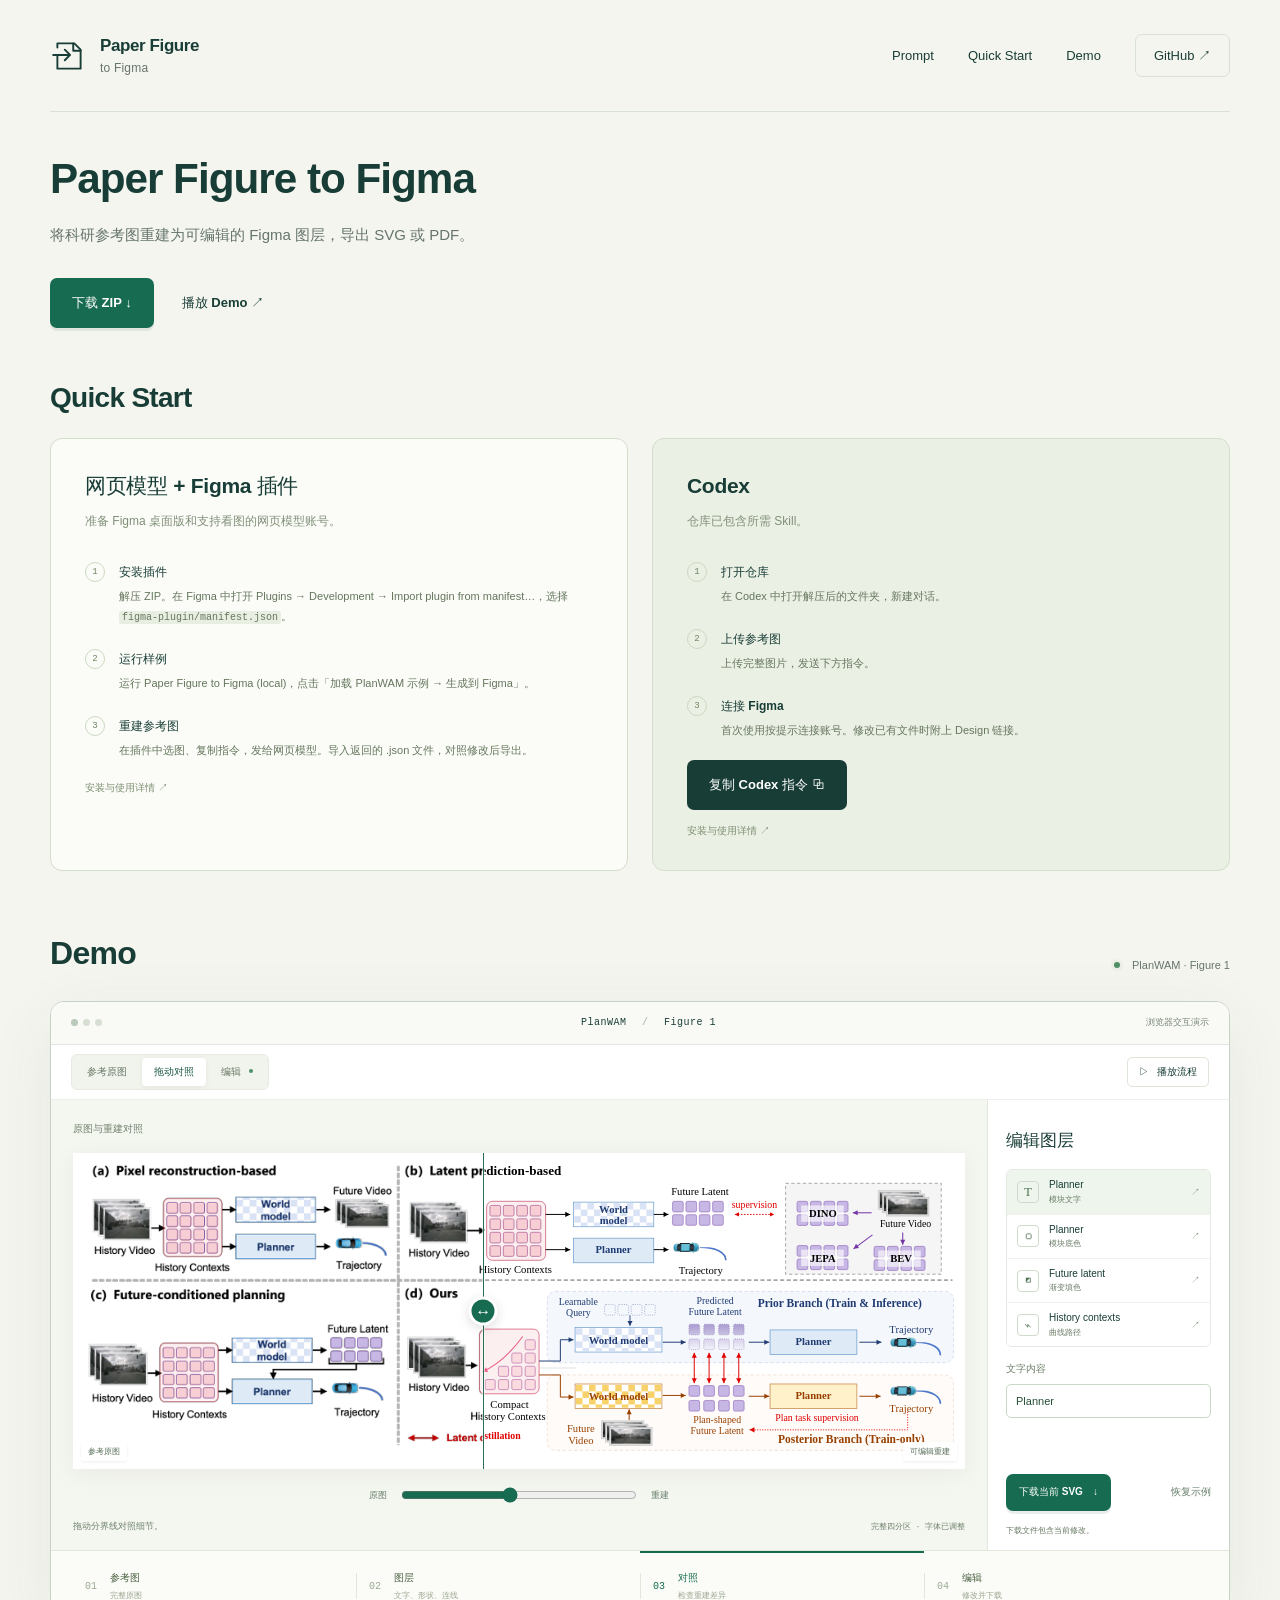
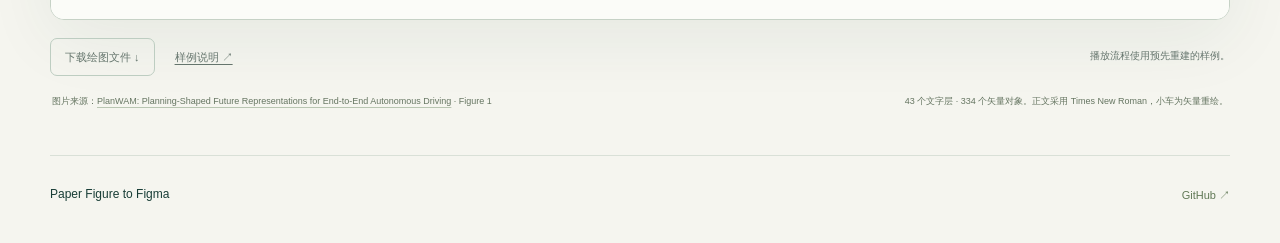
==== commit d16bbc0e: "Add lightweight figure prompt page and Pages deployment" ====
--- a/demo/index.html
+++ b/demo/index.html
@@ -22,7 +22,7 @@
 <a class="skip" href="#start">跳到 Quick Start</a>
 <header class="site-header wrap">
   <a class="brand" href="#" aria-label="Paper Figure to Figma 首页"><svg viewBox="0 0 36 36" aria-hidden="true"><path d="M7 10V6h16l6 6v18H7V18"/><path d="M22 6v7h7M3 17h16m-5-5 5 5-5 5"/></svg><span>Paper Figure<span class="brand-sub">to Figma</span></span></a>
-  <nav aria-label="主导航"><a href="#start">Quick Start</a><a href="#demo">Demo</a><a class="github-link" href="https://github.com/sidiangongyuan/paper-figure-to-figma" target="_blank" rel="noreferrer">GitHub ↗</a></nav>
+  <nav aria-label="主导航"><a href="../web/index.html">Prompt</a><a href="#start">Quick Start</a><a href="#demo">Demo</a><a class="github-link" href="https://github.com/sidiangongyuan/paper-figure-to-figma" target="_blank" rel="noreferrer">GitHub ↗</a></nav>
 </header>
 <main>
   <section class="hero wrap">
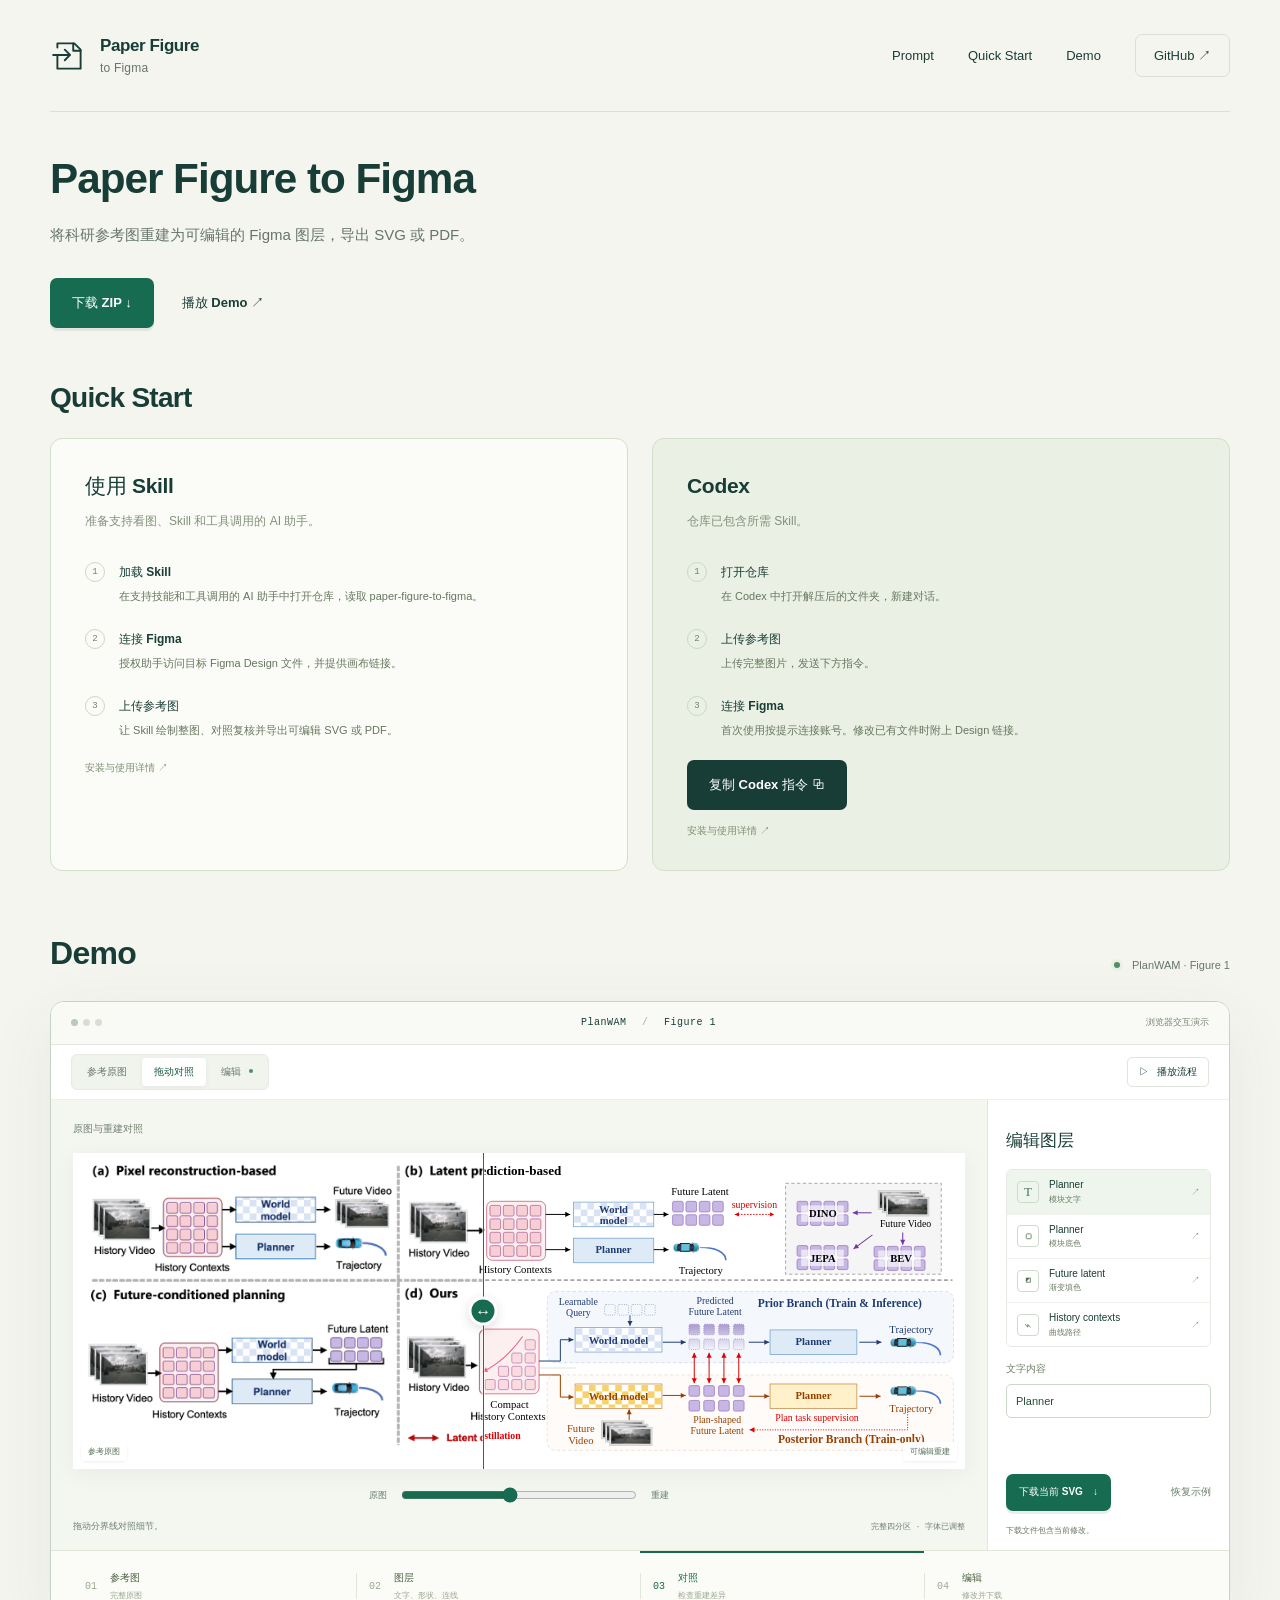
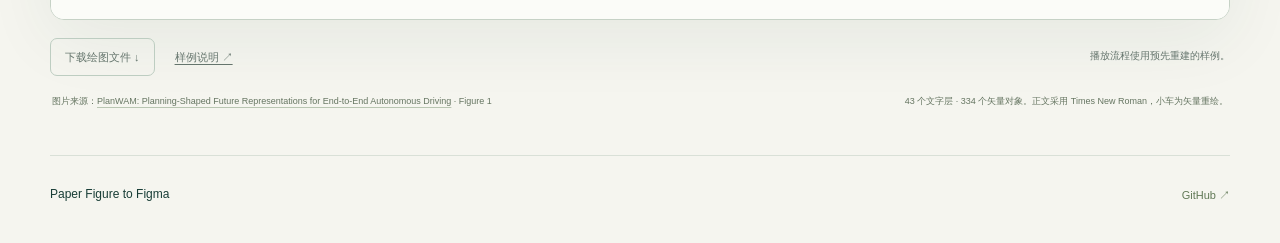
==== commit 908d2acf: "Prepare self-contained Skill v0.1.0 preview" ====
--- a/demo/index.html
+++ b/demo/index.html
@@ -2,7 +2,7 @@
 <html lang="zh-CN">
 <head>
   <meta charset="utf-8"><meta name="viewport" content="width=device-width,initial-scale=1">
-  <meta name="description" content="科研图重建工具：Figma 插件安装、Codex 使用和 SVG 编辑演示。">
+  <meta name="description" content="科研图重建 Skill：安装、Figma 连接和 SVG 编辑演示。">
   <meta name="theme-color" content="#f5f5ef">
   <link rel="icon" href="data:image/svg+xml,%3Csvg xmlns='http://www.w3.org/2000/svg' viewBox='0 0 36 36'%3E%3Cpath fill='none' stroke='%23183d36' stroke-width='2' d='M7 10V6h16l6 6v18H7V18M22 6v7h7M3 17h16m-5-5 5 5-5 5'/%3E%3C/svg%3E">
   <title>Paper Figure to Figma</title>
@@ -35,9 +35,9 @@
   <section class="start-section wrap" id="start" aria-labelledby="start-heading">
     <h2 id="start-heading">Quick Start</h2>
     <div class="start-grid">
-      <article class="start-card"><h3>网页模型 + Figma 插件</h3><p class="section-description">准备 Figma 桌面版和支持看图的网页模型账号。</p>
-        <ol><li><span>1</span><div><strong>安装插件</strong><p>解压 ZIP。在 Figma 中打开 Plugins → Development → Import plugin from manifest…，选择 <code>figma-plugin/manifest.json</code>。</p></div></li><li><span>2</span><div><strong>运行样例</strong><p>运行 Paper Figure to Figma (local)，点击「加载 PlanWAM 示例 → 生成到 Figma」。</p></div></li><li><span>3</span><div><strong>重建参考图</strong><p>在插件中选图、复制指令，发给网页模型。导入返回的 .json 文件，对照修改后导出。</p></div></li></ol>
-        <a class="under-link" href="../docs/WEB_QUICKSTART.md">安装与使用详情 ↗</a>
+      <article class="start-card"><h3>使用 Skill</h3><p class="section-description">准备支持看图、Skill 和工具调用的 AI 助手。</p>
+        <ol><li><span>1</span><div><strong>加载 Skill</strong><p>在支持技能和工具调用的 AI 助手中打开仓库，读取 paper-figure-to-figma。</p></div></li><li><span>2</span><div><strong>连接 Figma</strong><p>授权助手访问目标 Figma Design 文件，并提供画布链接。</p></div></li><li><span>3</span><div><strong>上传参考图</strong><p>让 Skill 绘制整图、对照复核并导出可编辑 SVG 或 PDF。</p></div></li></ol>
+        <a class="under-link" href="../docs/CODEX_QUICKSTART.md">安装与使用详情 ↗</a>
       </article>
       <article class="start-card codex-card"><h3>Codex</h3><p class="section-description">仓库已包含所需 Skill。</p>
         <ol><li><span>1</span><div><strong>打开仓库</strong><p>在 Codex 中打开解压后的文件夹，新建对话。</p></div></li><li><span>2</span><div><strong>上传参考图</strong><p>上传完整图片，发送下方指令。</p></div></li><li><span>3</span><div><strong>连接 Figma</strong><p>首次使用按提示连接账号。修改已有文件时附上 Design 链接。</p></div></li></ol>
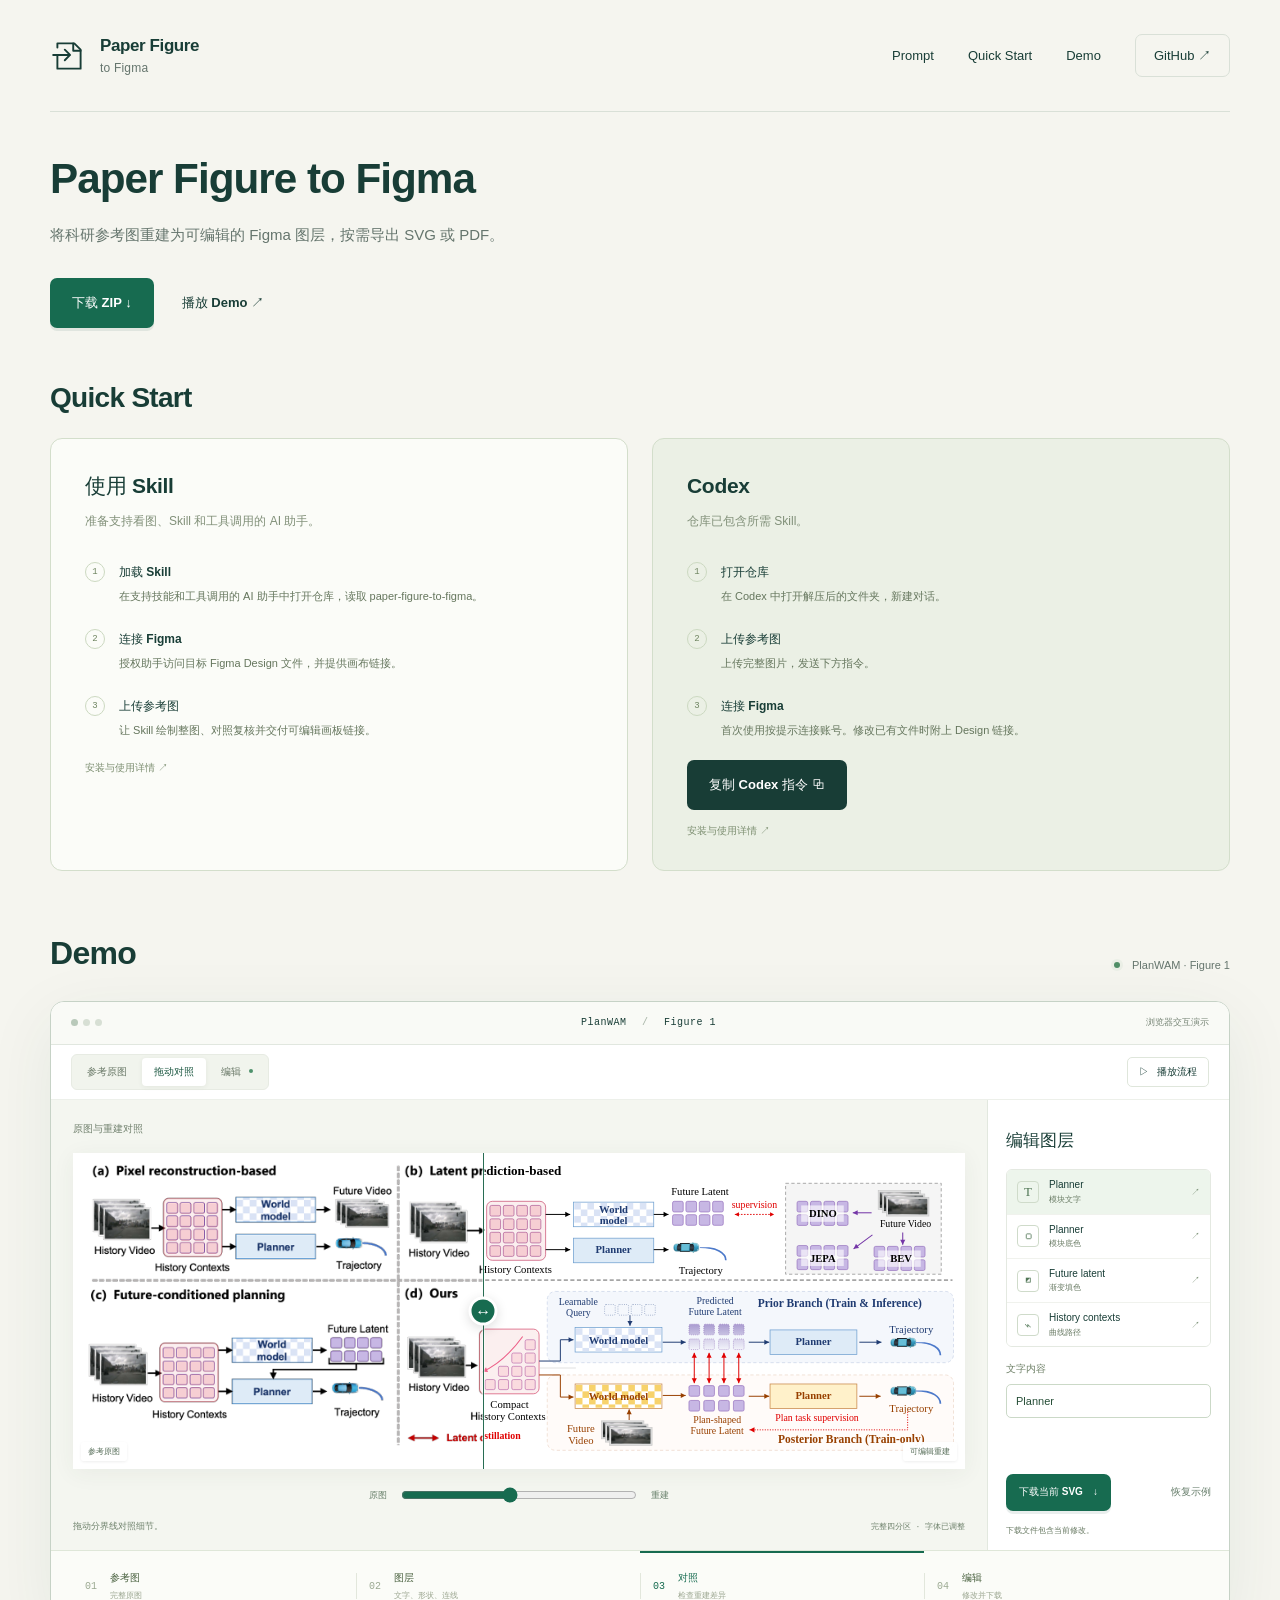
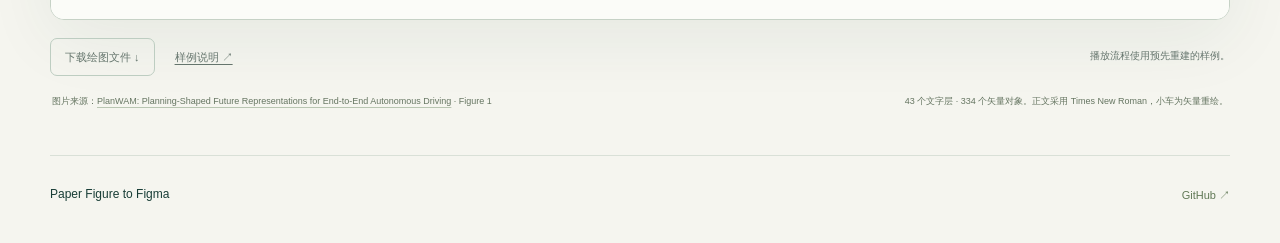
==== commit 03b7d0ae: "Release V2 source-assisted and screenshot reconstruction workflows" ====
--- a/demo/index.html
+++ b/demo/index.html
@@ -28,7 +28,7 @@
   <section class="hero wrap">
     <div class="hero-copy">
       <h1>Paper Figure to Figma</h1>
-      <p class="hero-description">将科研参考图重建为可编辑的 Figma 图层，导出 SVG 或 PDF。</p>
+      <p class="hero-description">将科研参考图重建为可编辑的 Figma 图层，按需导出 SVG 或 PDF。</p>
       <div class="hero-actions"><a class="button primary" href="https://github.com/sidiangongyuan/paper-figure-to-figma/archive/refs/heads/main.zip">下载 ZIP ↓</a><a class="button text-button" href="#demo" id="hero-play">播放 Demo ↗</a></div>
     </div>
   </section>
@@ -36,7 +36,7 @@
     <h2 id="start-heading">Quick Start</h2>
     <div class="start-grid">
       <article class="start-card"><h3>使用 Skill</h3><p class="section-description">准备支持看图、Skill 和工具调用的 AI 助手。</p>
-        <ol><li><span>1</span><div><strong>加载 Skill</strong><p>在支持技能和工具调用的 AI 助手中打开仓库，读取 paper-figure-to-figma。</p></div></li><li><span>2</span><div><strong>连接 Figma</strong><p>授权助手访问目标 Figma Design 文件，并提供画布链接。</p></div></li><li><span>3</span><div><strong>上传参考图</strong><p>让 Skill 绘制整图、对照复核并导出可编辑 SVG 或 PDF。</p></div></li></ol>
+        <ol><li><span>1</span><div><strong>加载 Skill</strong><p>在支持技能和工具调用的 AI 助手中打开仓库，读取 paper-figure-to-figma。</p></div></li><li><span>2</span><div><strong>连接 Figma</strong><p>授权助手访问目标 Figma Design 文件，并提供画布链接。</p></div></li><li><span>3</span><div><strong>上传参考图</strong><p>让 Skill 绘制整图、对照复核并交付可编辑画板链接。</p></div></li></ol>
         <a class="under-link" href="../docs/CODEX_QUICKSTART.md">安装与使用详情 ↗</a>
       </article>
       <article class="start-card codex-card"><h3>Codex</h3><p class="section-description">仓库已包含所需 Skill。</p>
@@ -1007,7 +1007,7 @@
 $('replay').onclick=replay;
 $('hero-play').onclick=()=>{setTimeout(replay,450);};
 $('copy-codex').onclick=async()=>{
-  const text='使用 $paper-figure-to-figma 复现我上传的整张科研图，完成 Figma 绘制、预览复核和导出。';
+  const text='使用 $paper-figure-to-figma 复现我上传的整张科研图，完成 Figma 绘制和预览复核，交付可编辑画板链接。';
   try{await navigator.clipboard.writeText(text);toast('指令已复制。');}
   catch(_){$('copy-text').value=text;$('copy-dialog').showModal();$('copy-text').select();}
 };
